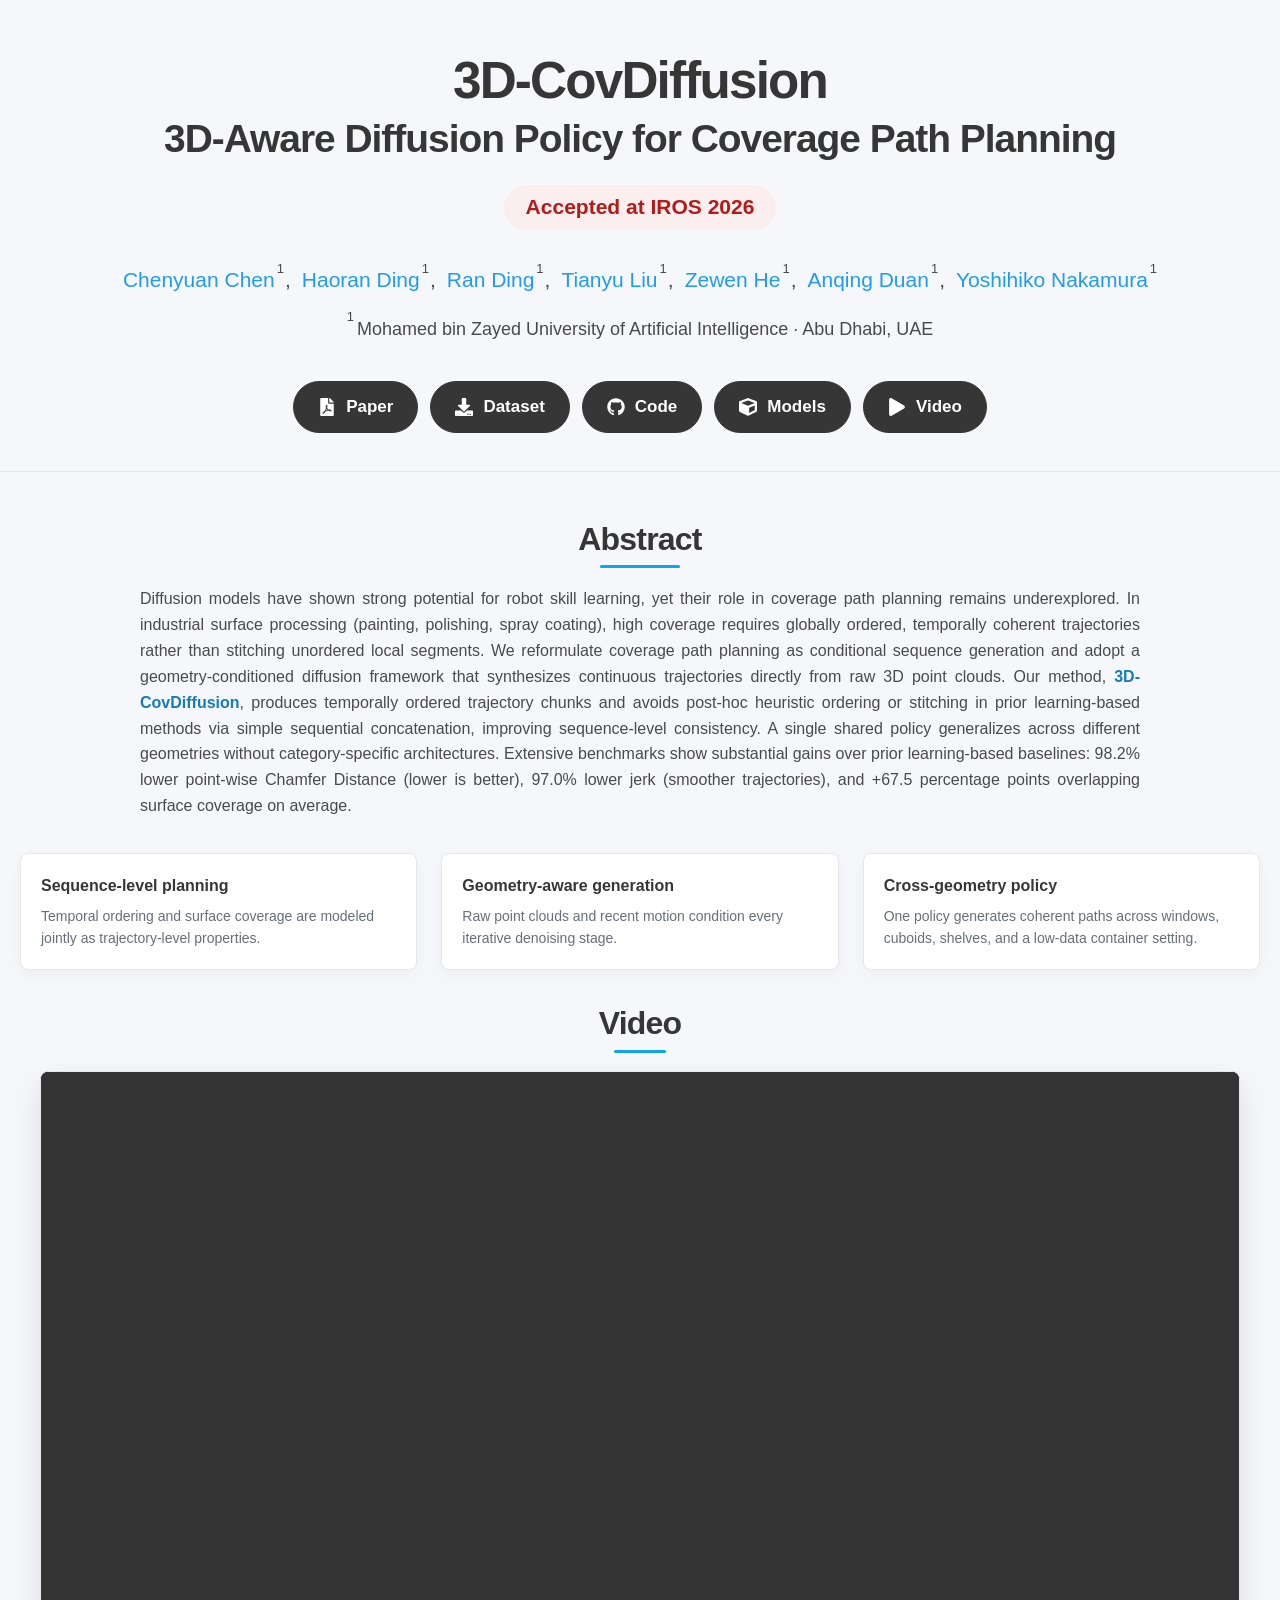
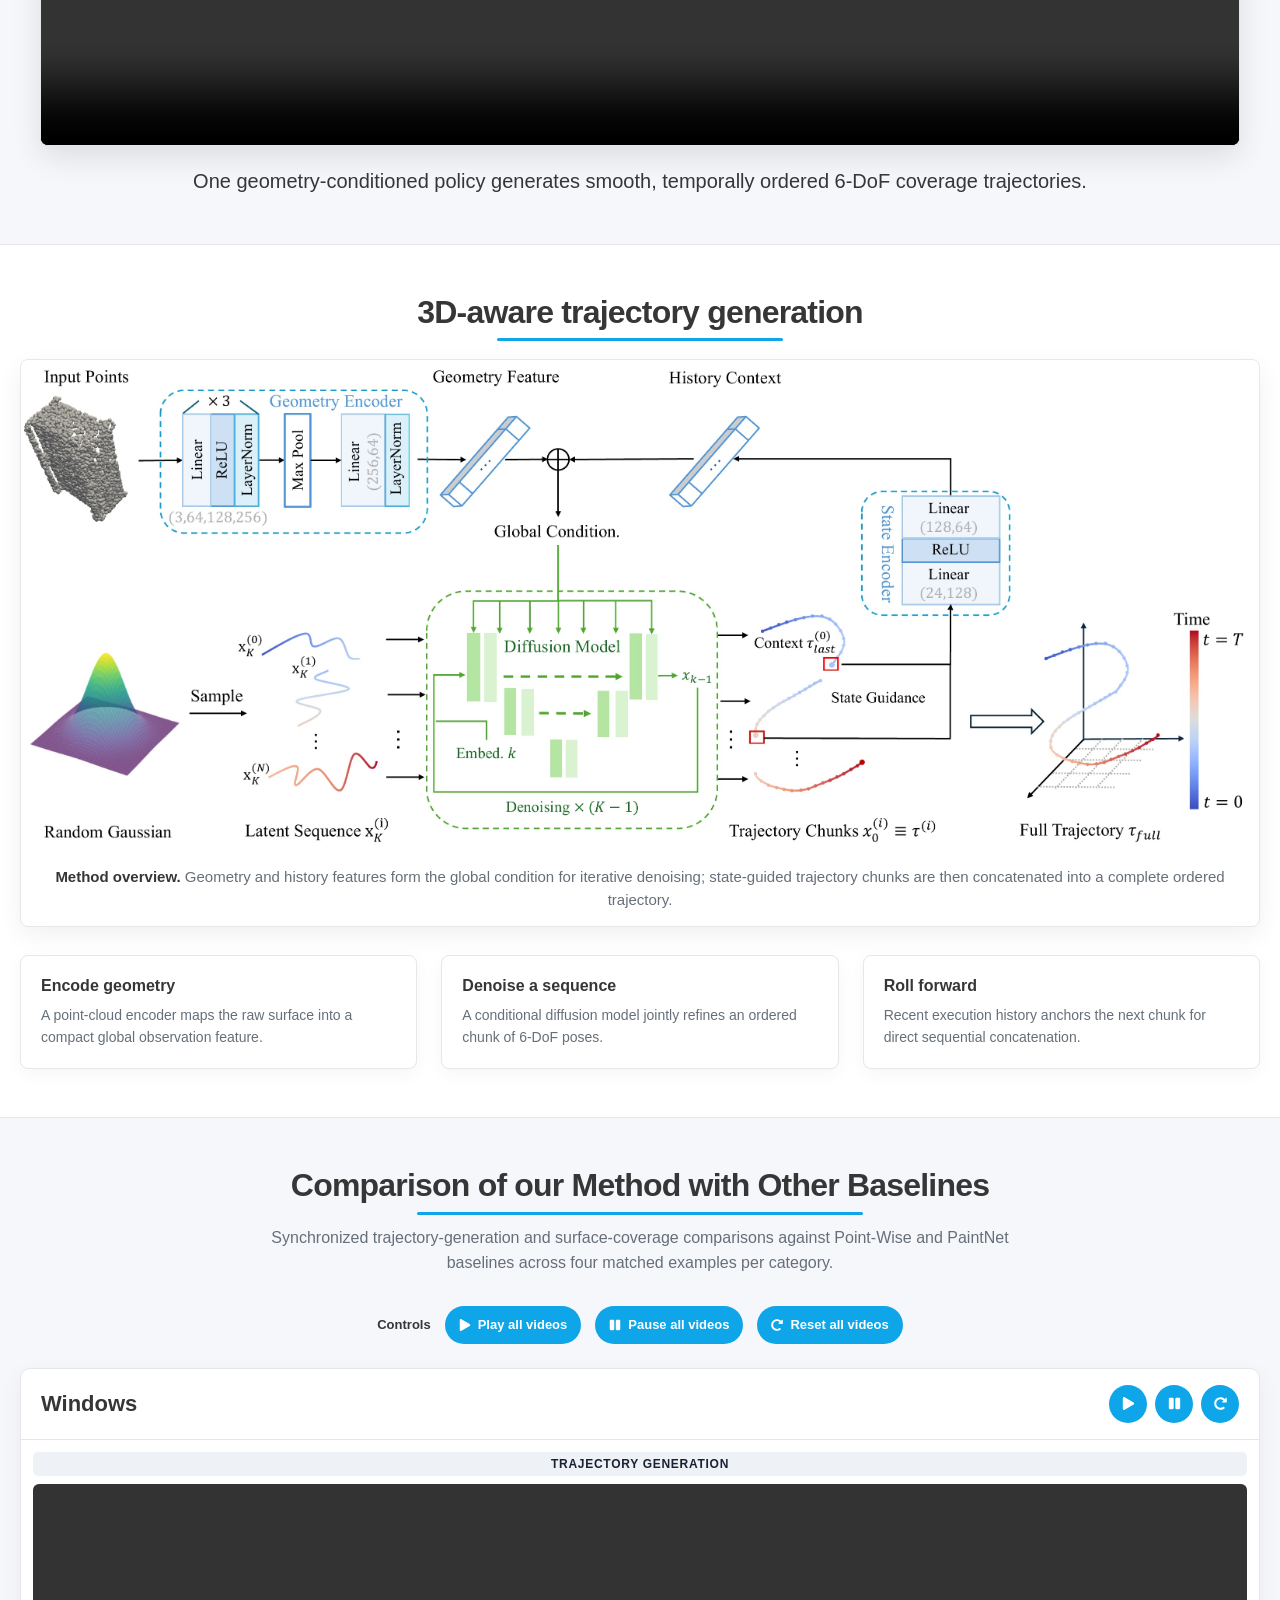
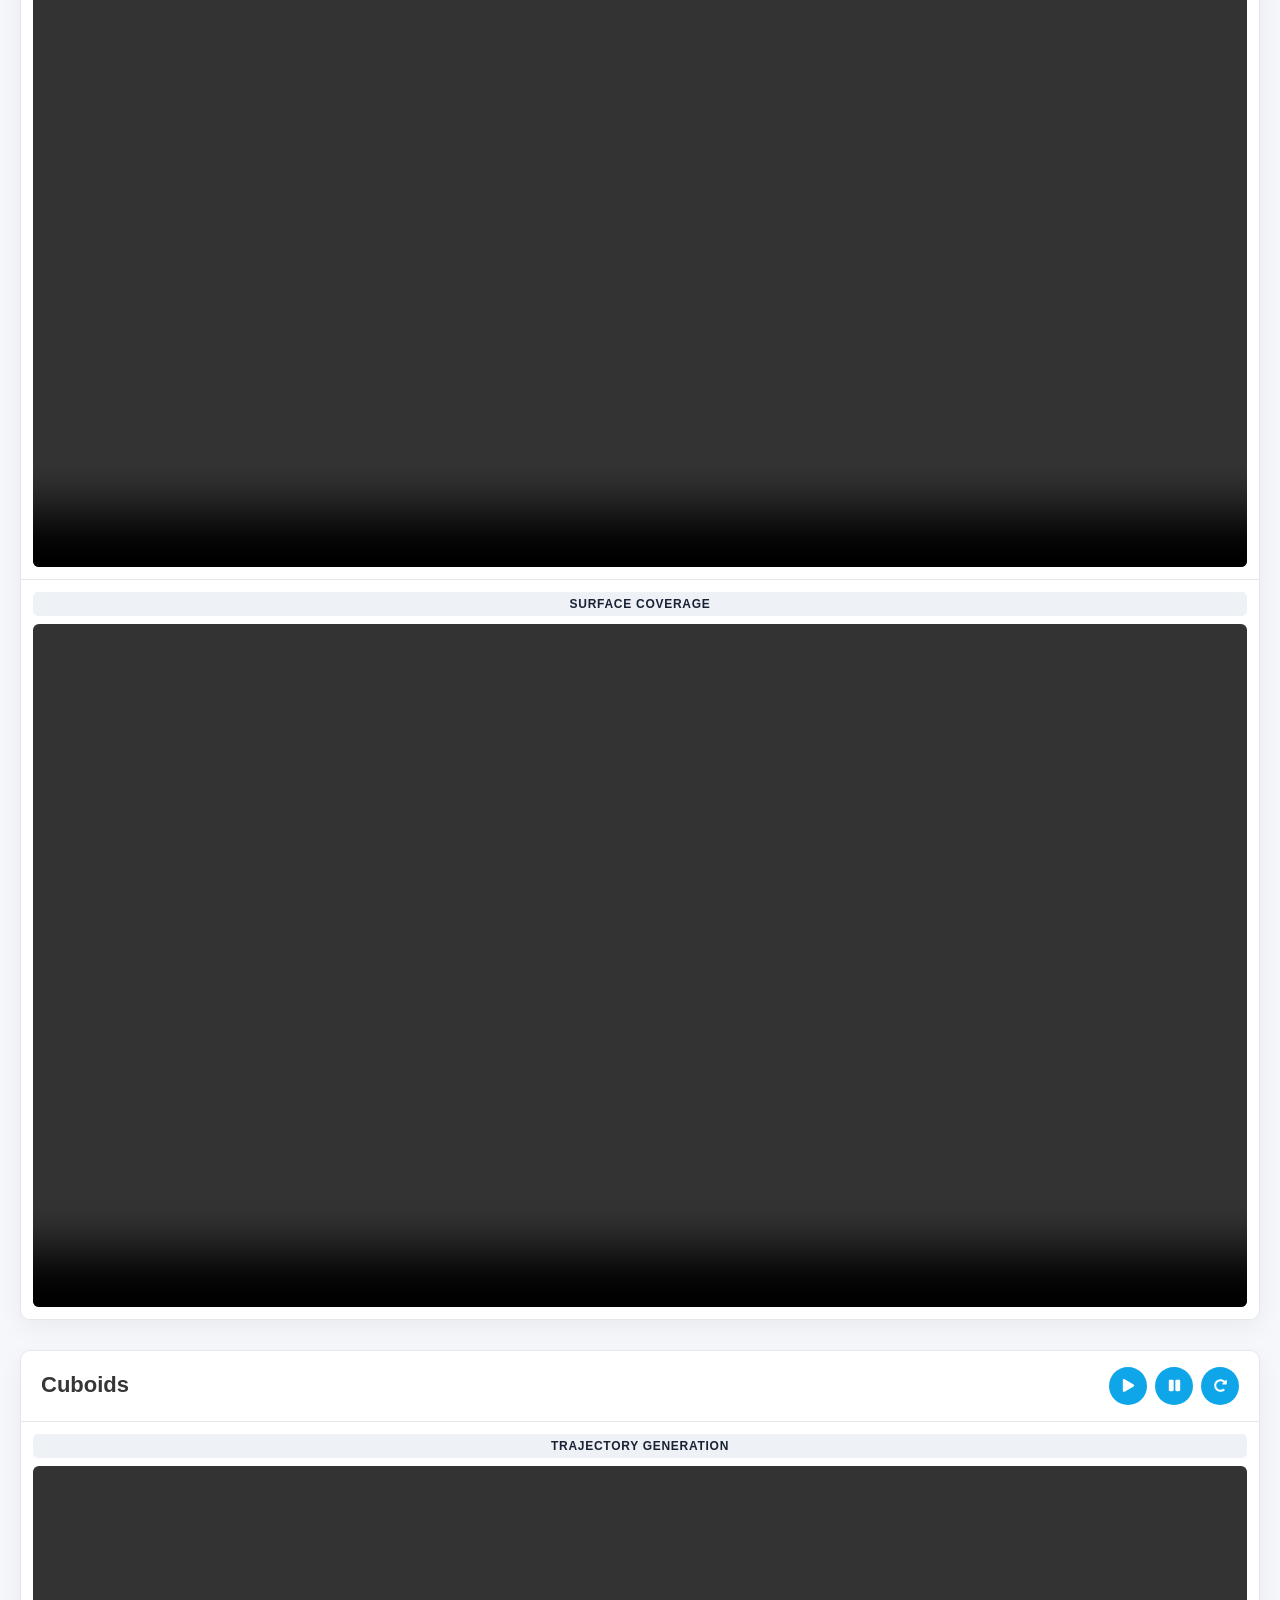
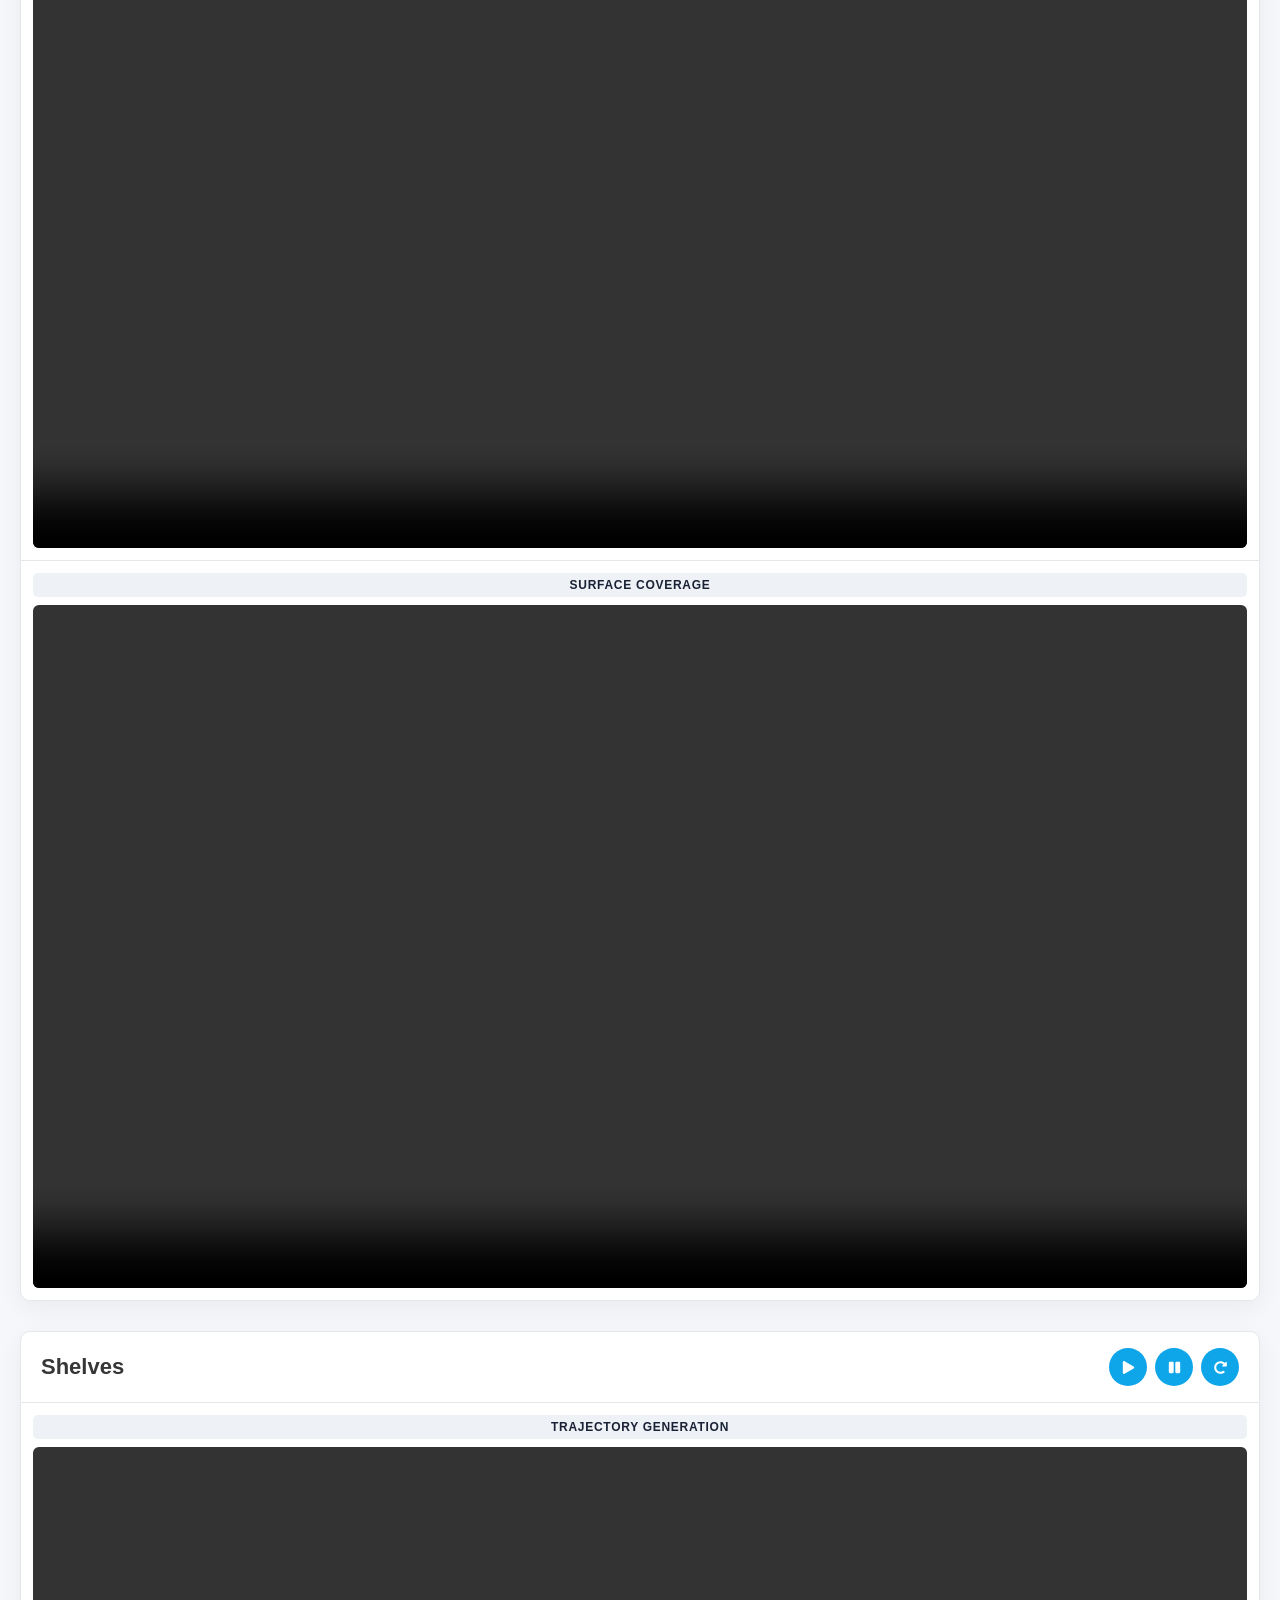
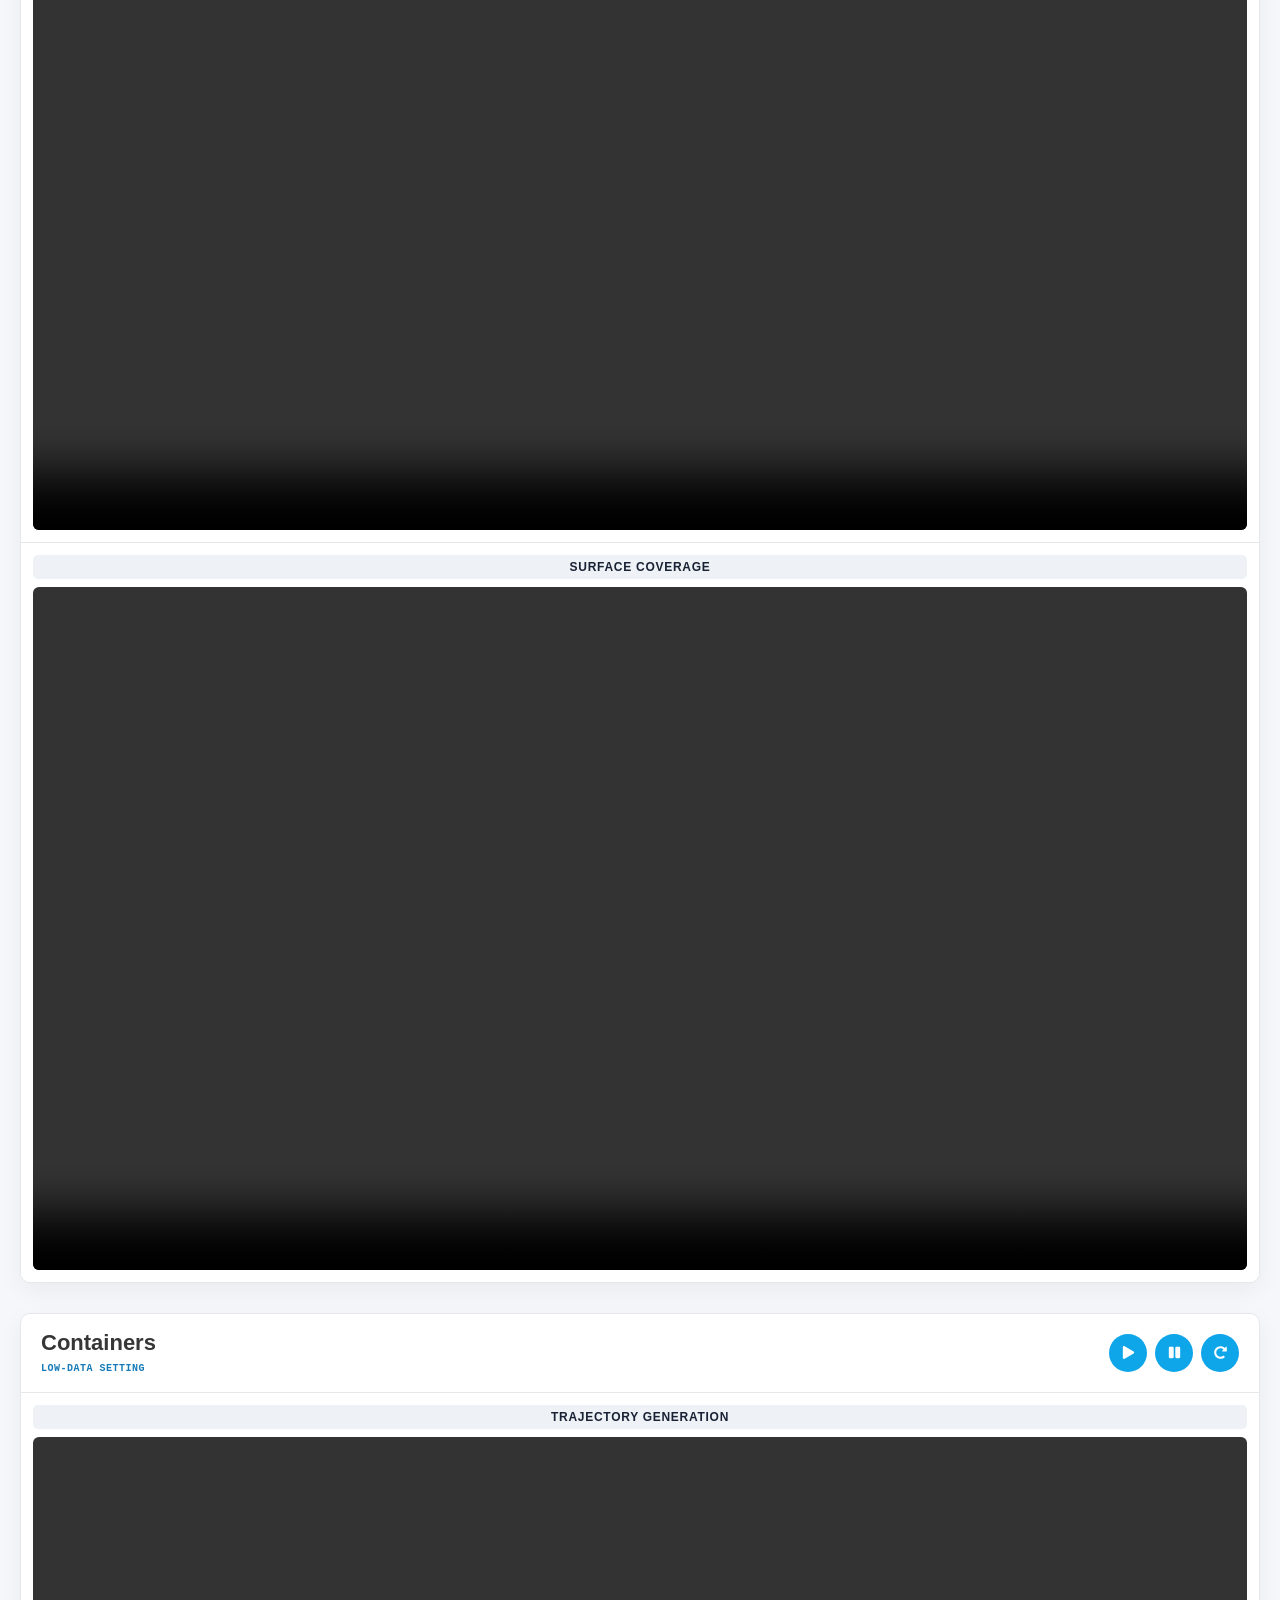
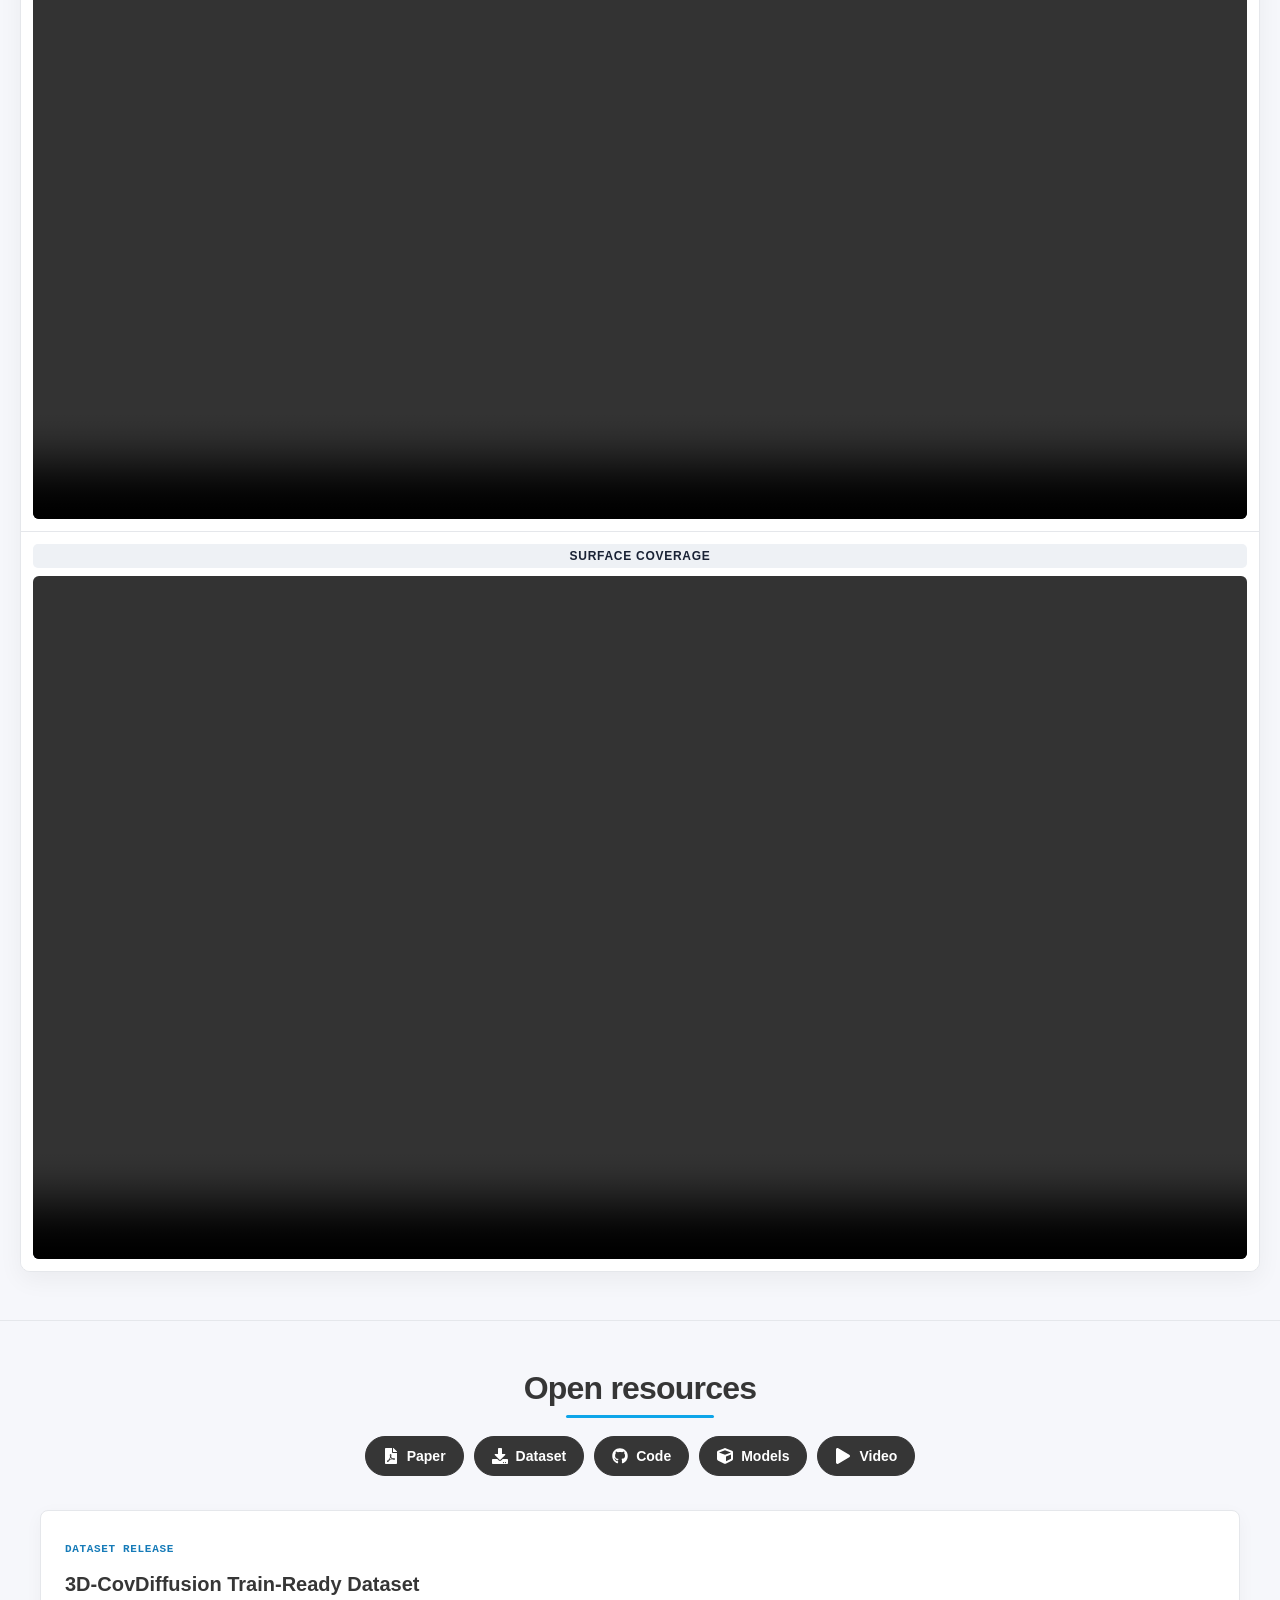
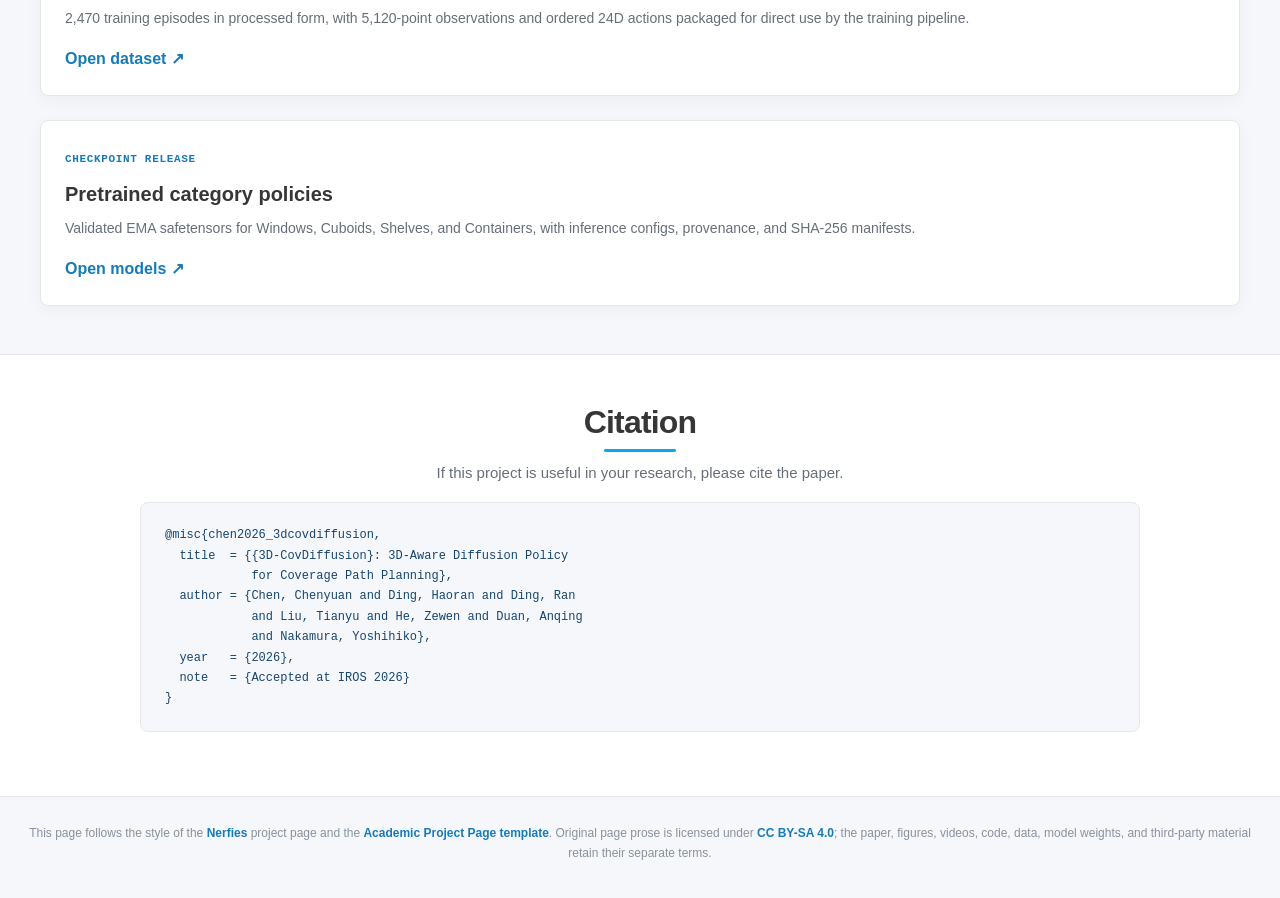
==== 3D-CovDiffusion/index.html @ 631df8a7 "Publish 3D-CovDiffusion project page" ====
<!DOCTYPE html><html lang="en"><head><meta charSet="utf-8"/><meta name="viewport" content="width=device-width, initial-scale=1"/><link rel="stylesheet" href="/3D-CovDiffusion/assets/index-Q_AIAqLR.css" data-rsc-css-href="/3D-CovDiffusion/assets/index-Q_AIAqLR.css" data-precedence="vite-rsc/importer-resources"/><title>3D-CovDiffusion — 3D-Aware Diffusion Policy</title><meta name="description" content="Accepted at IROS 2026. A geometry-conditioned diffusion policy for smooth, temporally ordered coverage path planning from raw 3D point clouds."/><meta name="keywords" content="3D-CovDiffusion,coverage path planning,diffusion policy,robotics,point clouds,trajectory generation,IROS 2026"/><meta name="author" content="Chenyuan Chen"/><meta name="author" content="Haoran Ding"/><meta name="author" content="Ran Ding"/><meta name="author" content="Tianyu Liu"/><meta name="author" content="Zewen He"/><meta name="author" content="Anqing Duan"/><meta name="author" content="Yoshihiko Nakamura"/><meta property="og:title" content="3D-CovDiffusion"/><meta property="og:description" content="Accepted at IROS 2026. 3D-aware diffusion for smooth, ordered coverage path planning."/><meta property="og:url" content="https://crystalccy1.github.io/3D-CovDiffusion/"/><meta property="og:type" content="website"/><meta property="og:image" content="https://crystalccy1.github.io/3D-CovDiffusion/og.png"/><meta property="og:image:width" content="1731"/><meta property="og:image:height" content="909"/><meta property="og:image:alt" content="3D-CovDiffusion project preview"/><meta name="twitter:card" content="summary_large_image"/><meta name="twitter:title" content="3D-CovDiffusion"/><meta name="twitter:description" content="Accepted at IROS 2026. 3D-aware diffusion for smooth, ordered coverage path planning."/><meta name="twitter:image" content="https://crystalccy1.github.io/3D-CovDiffusion/og.png"/><meta name="theme-color" content="#ffffff"/><meta name="color-scheme" content="light"/>
<link rel="canonical" href="https://crystalccy1.github.io/3D-CovDiffusion/"/></head><body><div class="page-shell" id="top"><a class="skip-link" href="#abstract">Skip to abstract</a><main><section class="paper-hero content-medium" aria-labelledby="paper-title"><h1 id="paper-title"><span>3D-CovDiffusion</span><small>3D-Aware Diffusion Policy for Coverage Path Planning</small></h1><p class="venue-badge">Accepted at IROS 2026</p><div class="authors" aria-label="Authors"><span aria-label="Chenyuan Chen, affiliation 1">Chenyuan Chen<sup class="affiliation-marker" aria-hidden="true">1</sup></span><span aria-label="Haoran Ding, affiliation 1">Haoran Ding<sup class="affiliation-marker" aria-hidden="true">1</sup></span><span aria-label="Ran Ding, affiliation 1">Ran Ding<sup class="affiliation-marker" aria-hidden="true">1</sup></span><span aria-label="Tianyu Liu, affiliation 1">Tianyu Liu<sup class="affiliation-marker" aria-hidden="true">1</sup></span><span aria-label="Zewen He, affiliation 1">Zewen He<sup class="affiliation-marker" aria-hidden="true">1</sup></span><span aria-label="Anqing Duan, affiliation 1">Anqing Duan<sup class="affiliation-marker" aria-hidden="true">1</sup></span><span aria-label="Yoshihiko Nakamura, affiliation 1">Yoshihiko Nakamura<sup class="affiliation-marker" aria-hidden="true">1</sup></span></div><p class="affiliation"><sup class="affiliation-marker" aria-hidden="true">1</sup>Mohamed bin Zayed University of Artificial Intelligence · Abu Dhabi, UAE</p><div class="resource-actions" aria-label="Project resources"><a class="resource-pill" href="/3D-CovDiffusion/3d-covdiffusion-paper.pdf" aria-label="Paper: IROS 2026 paper" target="_blank" rel="noreferrer"><svg stroke="currentColor" fill="currentColor" stroke-width="0" viewBox="0 0 384 512" aria-hidden="true" data-resource-icon="paper" height="1em" width="1em" xmlns="http://www.w3.org/2000/svg"><path d="M181.9 256.1c-5-16-4.9-46.9-2-46.9 8.4 0 7.6 36.9 2 46.9zm-1.7 47.2c-7.7 20.2-17.3 43.3-28.4 62.7 18.3-7 39-17.2 62.9-21.9-12.7-9.6-24.9-23.4-34.5-40.8zM86.1 428.1c0 .8 13.2-5.4 34.9-40.2-6.7 6.3-29.1 24.5-34.9 40.2zM248 160h136v328c0 13.3-10.7 24-24 24H24c-13.3 0-24-10.7-24-24V24C0 10.7 10.7 0 24 0h200v136c0 13.2 10.8 24 24 24zm-8 171.8c-20-12.2-33.3-29-42.7-53.8 4.5-18.5 11.6-46.6 6.2-64.2-4.7-29.4-42.4-26.5-47.8-6.8-5 18.3-.4 44.1 8.1 77-11.6 27.6-28.7 64.6-40.8 85.8-.1 0-.1.1-.2.1-27.1 13.9-73.6 44.5-54.5 68 5.6 6.9 16 10 21.5 10 17.9 0 35.7-18 61.1-61.8 25.8-8.5 54.1-19.1 79-23.2 21.7 11.8 47.1 19.5 64 19.5 29.2 0 31.2-32 19.7-43.4-13.9-13.6-54.3-9.7-73.6-7.2zM377 105L279 7c-4.5-4.5-10.6-7-17-7h-6v128h128v-6.1c0-6.3-2.5-12.4-7-16.9zm-74.1 255.3c4.1-2.7-2.5-11.9-42.8-9 37.1 15.8 42.8 9 42.8 9z"></path></svg>Paper</a><a class="resource-pill" href="https://huggingface.co/datasets/ChenyuanC/3D-CovDiffusion-Train-Ready" aria-label="Dataset: Train-ready data" target="_blank" rel="noreferrer"><svg stroke="currentColor" fill="currentColor" stroke-width="0" viewBox="0 0 512 512" aria-hidden="true" data-resource-icon="dataset" height="1em" width="1em" xmlns="http://www.w3.org/2000/svg"><path d="M216 0h80c13.3 0 24 10.7 24 24v168h87.7c17.8 0 26.7 21.5 14.1 34.1L269.7 378.3c-7.5 7.5-19.8 7.5-27.3 0L90.1 226.1c-12.6-12.6-3.7-34.1 14.1-34.1H192V24c0-13.3 10.7-24 24-24zm296 376v112c0 13.3-10.7 24-24 24H24c-13.3 0-24-10.7-24-24V376c0-13.3 10.7-24 24-24h146.7l49 49c20.1 20.1 52.5 20.1 72.6 0l49-49H488c13.3 0 24 10.7 24 24zm-124 88c0-11-9-20-20-20s-20 9-20 20 9 20 20 20 20-9 20-20zm64 0c0-11-9-20-20-20s-20 9-20 20 9 20 20 20 20-9 20-20z"></path></svg>Dataset</a><a class="resource-pill" href="https://github.com/crystalccy1/3D-CovDiffusion" aria-label="Code: GitHub repository" target="_blank" rel="noreferrer"><svg stroke="currentColor" fill="currentColor" stroke-width="0" viewBox="0 0 496 512" aria-hidden="true" data-resource-icon="code" height="1em" width="1em" xmlns="http://www.w3.org/2000/svg"><path d="M165.9 397.4c0 2-2.3 3.6-5.2 3.6-3.3.3-5.6-1.3-5.6-3.6 0-2 2.3-3.6 5.2-3.6 3-.3 5.6 1.3 5.6 3.6zm-31.1-4.5c-.7 2 1.3 4.3 4.3 4.9 2.6 1 5.6 0 6.2-2s-1.3-4.3-4.3-5.2c-2.6-.7-5.5.3-6.2 2.3zm44.2-1.7c-2.9.7-4.9 2.6-4.6 4.9.3 2 2.9 3.3 5.9 2.6 2.9-.7 4.9-2.6 4.6-4.6-.3-1.9-3-3.2-5.9-2.9zM244.8 8C106.1 8 0 113.3 0 252c0 110.9 69.8 205.8 169.5 239.2 12.8 2.3 17.3-5.6 17.3-12.1 0-6.2-.3-40.4-.3-61.4 0 0-70 15-84.7-29.8 0 0-11.4-29.1-27.8-36.6 0 0-22.9-15.7 1.6-15.4 0 0 24.9 2 38.6 25.8 21.9 38.6 58.6 27.5 72.9 20.9 2.3-16 8.8-27.1 16-33.7-55.9-6.2-112.3-14.3-112.3-110.5 0-27.5 7.6-41.3 23.6-58.9-2.6-6.5-11.1-33.3 2.6-67.9 20.9-6.5 69 27 69 27 20-5.6 41.5-8.5 62.8-8.5s42.8 2.9 62.8 8.5c0 0 48.1-33.6 69-27 13.7 34.7 5.2 61.4 2.6 67.9 16 17.7 25.8 31.5 25.8 58.9 0 96.5-58.9 104.2-114.8 110.5 9.2 7.9 17 22.9 17 46.4 0 33.7-.3 75.4-.3 83.6 0 6.5 4.6 14.4 17.3 12.1C428.2 457.8 496 362.9 496 252 496 113.3 383.5 8 244.8 8zM97.2 352.9c-1.3 1-1 3.3.7 5.2 1.6 1.6 3.9 2.3 5.2 1 1.3-1 1-3.3-.7-5.2-1.6-1.6-3.9-2.3-5.2-1zm-10.8-8.1c-.7 1.3.3 2.9 2.3 3.9 1.6 1 3.6.7 4.3-.7.7-1.3-.3-2.9-2.3-3.9-2-.6-3.6-.3-4.3.7zm32.4 35.6c-1.6 1.3-1 4.3 1.3 6.2 2.3 2.3 5.2 2.6 6.5 1 1.3-1.3.7-4.3-1.3-6.2-2.2-2.3-5.2-2.6-6.5-1zm-11.4-14.7c-1.6 1-1.6 3.6 0 5.9 1.6 2.3 4.3 3.3 5.6 2.3 1.6-1.3 1.6-3.9 0-6.2-1.4-2.3-4-3.3-5.6-2z"></path></svg>Code</a><a class="resource-pill" href="https://huggingface.co/ChenyuanC/3D-CovDiffusion" aria-label="Models: EMA checkpoints" target="_blank" rel="noreferrer"><svg stroke="currentColor" fill="currentColor" stroke-width="0" viewBox="0 0 512 512" aria-hidden="true" data-resource-icon="models" height="1em" width="1em" xmlns="http://www.w3.org/2000/svg"><path d="M239.1 6.3l-208 78c-18.7 7-31.1 25-31.1 45v225.1c0 18.2 10.3 34.8 26.5 42.9l208 104c13.5 6.8 29.4 6.8 42.9 0l208-104c16.3-8.1 26.5-24.8 26.5-42.9V129.3c0-20-12.4-37.9-31.1-44.9l-208-78C262 2.2 250 2.2 239.1 6.3zM256 68.4l192 72v1.1l-192 78-192-78v-1.1l192-72zm32 356V275.5l160-65v133.9l-160 80z"></path></svg>Models</a><a class="resource-pill" href="#videos" aria-label="Video: Project demo"><svg stroke="currentColor" fill="currentColor" stroke-width="0" viewBox="0 0 448 512" aria-hidden="true" data-resource-icon="video" height="1em" width="1em" xmlns="http://www.w3.org/2000/svg"><path d="M424.4 214.7L72.4 6.6C43.8-10.3 0 6.1 0 47.9V464c0 37.5 40.7 60.1 72.4 41.3l352-208c31.4-18.5 31.5-64.1 0-82.6z"></path></svg>Video</a></div></section><section class="paper-section section-tint" id="abstract"><div class="content-narrow"><header class="section-heading"><h2>Abstract</h2></header><div class="abstract-copy"><p>Diffusion models have shown strong potential for robot skill learning, yet their role in coverage path planning remains underexplored. In industrial surface processing (painting, polishing, spray coating), high coverage requires globally ordered, temporally coherent trajectories rather than stitching unordered local segments. We reformulate coverage path planning as conditional sequence generation and adopt a geometry-conditioned diffusion framework that synthesizes continuous trajectories directly from raw 3D point clouds. Our method, <strong class="abstract-method-name">3D-CovDiffusion</strong>, produces temporally ordered trajectory chunks and avoids post-hoc heuristic ordering or stitching in prior learning-based methods via simple sequential concatenation, improving sequence-level consistency. A single shared policy generalizes across different geometries without category-specific architectures. Extensive benchmarks show substantial gains over prior learning-based baselines: 98.2% lower point-wise Chamfer Distance (lower is better), 97.0% lower jerk (smoother trajectories), and +67.5 percentage points overlapping surface coverage on average.</p></div></div><div class="contribution-grid content-wide" aria-label="Contributions"><article><h3>Sequence-level planning</h3><p>Temporal ordering and surface coverage are modeled jointly as trajectory-level properties.</p></article><article><h3>Geometry-aware generation</h3><p>Raw point clouds and recent motion condition every iterative denoising stage.</p></article><article><h3>Cross-geometry policy</h3><p>One policy generates coherent paths across windows, cuboids, shelves, and a low-data container setting.</p></article></div><div class="content-medium overview-video" id="videos" aria-label="Project video"><header class="section-heading"><h2>Video</h2></header><video class="primary-video" controls="" playsInline="" preload="metadata"><source src="/3D-CovDiffusion/media/3d-covdiffusion-demo.mp4" type="video/mp4"/>Your browser does not support embedded video.</video><p class="hero-claim">One geometry-conditioned policy generates smooth, temporally ordered 6-DoF coverage trajectories.</p></div></section><section class="paper-section" id="method"><div class="content-wide"><header class="section-heading"><h2>3D-aware trajectory generation</h2></header><figure class="research-figure figure-card result-figure"><img src="/3D-CovDiffusion/media/method.jpg" alt="Final 3D-CovDiffusion architecture with a geometry encoder, history context, state guidance, iterative diffusion, and sequential trajectory chunks" width="3185" height="1268" loading="lazy"/><figcaption><strong>Method overview.</strong> Geometry and history features form the global condition for iterative denoising; state-guided trajectory chunks are then concatenated into a complete ordered trajectory.</figcaption></figure><div class="method-notes"><article><h3>Encode geometry</h3><p>A point-cloud encoder maps the raw surface into a compact global observation feature.</p></article><article><h3>Denoise a sequence</h3><p>A conditional diffusion model jointly refines an ordered chunk of 6-DoF poses.</p></article><article><h3>Roll forward</h3><p>Recent execution history anchors the next chunk for direct sequential concatenation.</p></article></div></div></section><section class="paper-section section-tint" id="category-videos"><div class="content-wide"><header class="section-heading"><h2>Comparison of our Method with Other Baselines</h2></header><p class="section-intro">Synchronized trajectory-generation and surface-coverage comparisons against Point-Wise and PaintNet baselines across four matched examples per category.</p><div class="comparison-showcase"><div class="comparison-global-controls" aria-label="Control all comparison videos"><strong>Controls</strong><button type="button" data-video-action="play"><svg stroke="currentColor" fill="currentColor" stroke-width="0" viewBox="0 0 448 512" aria-hidden="true" height="1em" width="1em" xmlns="http://www.w3.org/2000/svg"><path d="M424.4 214.7L72.4 6.6C43.8-10.3 0 6.1 0 47.9V464c0 37.5 40.7 60.1 72.4 41.3l352-208c31.4-18.5 31.5-64.1 0-82.6z"></path></svg>Play all videos</button><button type="button" data-video-action="pause"><svg stroke="currentColor" fill="currentColor" stroke-width="0" viewBox="0 0 448 512" aria-hidden="true" height="1em" width="1em" xmlns="http://www.w3.org/2000/svg"><path d="M144 479H48c-26.5 0-48-21.5-48-48V79c0-26.5 21.5-48 48-48h96c26.5 0 48 21.5 48 48v352c0 26.5-21.5 48-48 48zm304-48V79c0-26.5-21.5-48-48-48h-96c-26.5 0-48 21.5-48 48v352c0 26.5 21.5 48 48 48h96c26.5 0 48-21.5 48-48z"></path></svg>Pause all videos</button><button type="button" data-video-action="reset"><svg stroke="currentColor" fill="currentColor" stroke-width="0" viewBox="0 0 512 512" aria-hidden="true" height="1em" width="1em" xmlns="http://www.w3.org/2000/svg"><path d="M256.455 8c66.269.119 126.437 26.233 170.859 68.685l35.715-35.715C478.149 25.851 504 36.559 504 57.941V192c0 13.255-10.745 24-24 24H345.941c-21.382 0-32.09-25.851-16.971-40.971l41.75-41.75c-30.864-28.899-70.801-44.907-113.23-45.273-92.398-.798-170.283 73.977-169.484 169.442C88.764 348.009 162.184 424 256 424c41.127 0 79.997-14.678 110.629-41.556 4.743-4.161 11.906-3.908 16.368.553l39.662 39.662c4.872 4.872 4.631 12.815-.482 17.433C378.202 479.813 319.926 504 256 504 119.034 504 8.001 392.967 8 256.002 7.999 119.193 119.646 7.755 256.455 8z"></path></svg>Reset all videos</button></div><div class="comparison-category-list"><article class="comparison-category"><header class="comparison-category-header"><div><h3>Windows</h3></div><div class="comparison-row-controls" aria-label="Control Windows videos"><button type="button" data-video-action="play" data-video-category="windows" aria-label="Play Windows videos" title="Play Windows videos"><svg stroke="currentColor" fill="currentColor" stroke-width="0" viewBox="0 0 448 512" aria-hidden="true" height="1em" width="1em" xmlns="http://www.w3.org/2000/svg"><path d="M424.4 214.7L72.4 6.6C43.8-10.3 0 6.1 0 47.9V464c0 37.5 40.7 60.1 72.4 41.3l352-208c31.4-18.5 31.5-64.1 0-82.6z"></path></svg></button><button type="button" data-video-action="pause" data-video-category="windows" aria-label="Pause Windows videos" title="Pause Windows videos"><svg stroke="currentColor" fill="currentColor" stroke-width="0" viewBox="0 0 448 512" aria-hidden="true" height="1em" width="1em" xmlns="http://www.w3.org/2000/svg"><path d="M144 479H48c-26.5 0-48-21.5-48-48V79c0-26.5 21.5-48 48-48h96c26.5 0 48 21.5 48 48v352c0 26.5-21.5 48-48 48zm304-48V79c0-26.5-21.5-48-48-48h-96c-26.5 0-48 21.5-48 48v352c0 26.5 21.5 48 48 48h96c26.5 0 48-21.5 48-48z"></path></svg></button><button type="button" data-video-action="reset" data-video-category="windows" aria-label="Reset Windows videos" title="Reset Windows videos"><svg stroke="currentColor" fill="currentColor" stroke-width="0" viewBox="0 0 512 512" aria-hidden="true" height="1em" width="1em" xmlns="http://www.w3.org/2000/svg"><path d="M256.455 8c66.269.119 126.437 26.233 170.859 68.685l35.715-35.715C478.149 25.851 504 36.559 504 57.941V192c0 13.255-10.745 24-24 24H345.941c-21.382 0-32.09-25.851-16.971-40.971l41.75-41.75c-30.864-28.899-70.801-44.907-113.23-45.273-92.398-.798-170.283 73.977-169.484 169.442C88.764 348.009 162.184 424 256 424c41.127 0 79.997-14.678 110.629-41.556 4.743-4.161 11.906-3.908 16.368.553l39.662 39.662c4.872 4.872 4.631 12.815-.482 17.433C378.202 479.813 319.926 504 256 504 119.034 504 8.001 392.967 8 256.002 7.999 119.193 119.646 7.755 256.455 8z"></path></svg></button></div></header><div class="comparison-video-grid"><div class="comparison-video-panel"><p>Trajectory Generation</p><video controls="" loop="" muted="" playsInline="" preload="metadata" data-video-category="windows" aria-label="Windows trajectory generation baseline comparison"><source src="/3D-CovDiffusion/media/comparisons/comparison_windows-v2.mp4?v=3d-covdiffusion" type="video/mp4"/>Your browser does not support embedded video.</video></div><div class="comparison-video-panel"><p>Surface Coverage</p><video controls="" loop="" muted="" playsInline="" preload="metadata" data-video-category="windows" aria-label="Windows surface coverage baseline comparison"><source src="/3D-CovDiffusion/media/comparisons/coverage_windows-v2.mp4?v=3d-covdiffusion" type="video/mp4"/>Your browser does not support embedded video.</video></div></div></article><article class="comparison-category"><header class="comparison-category-header"><div><h3>Cuboids</h3></div><div class="comparison-row-controls" aria-label="Control Cuboids videos"><button type="button" data-video-action="play" data-video-category="cuboids" aria-label="Play Cuboids videos" title="Play Cuboids videos"><svg stroke="currentColor" fill="currentColor" stroke-width="0" viewBox="0 0 448 512" aria-hidden="true" height="1em" width="1em" xmlns="http://www.w3.org/2000/svg"><path d="M424.4 214.7L72.4 6.6C43.8-10.3 0 6.1 0 47.9V464c0 37.5 40.7 60.1 72.4 41.3l352-208c31.4-18.5 31.5-64.1 0-82.6z"></path></svg></button><button type="button" data-video-action="pause" data-video-category="cuboids" aria-label="Pause Cuboids videos" title="Pause Cuboids videos"><svg stroke="currentColor" fill="currentColor" stroke-width="0" viewBox="0 0 448 512" aria-hidden="true" height="1em" width="1em" xmlns="http://www.w3.org/2000/svg"><path d="M144 479H48c-26.5 0-48-21.5-48-48V79c0-26.5 21.5-48 48-48h96c26.5 0 48 21.5 48 48v352c0 26.5-21.5 48-48 48zm304-48V79c0-26.5-21.5-48-48-48h-96c-26.5 0-48 21.5-48 48v352c0 26.5 21.5 48 48 48h96c26.5 0 48-21.5 48-48z"></path></svg></button><button type="button" data-video-action="reset" data-video-category="cuboids" aria-label="Reset Cuboids videos" title="Reset Cuboids videos"><svg stroke="currentColor" fill="currentColor" stroke-width="0" viewBox="0 0 512 512" aria-hidden="true" height="1em" width="1em" xmlns="http://www.w3.org/2000/svg"><path d="M256.455 8c66.269.119 126.437 26.233 170.859 68.685l35.715-35.715C478.149 25.851 504 36.559 504 57.941V192c0 13.255-10.745 24-24 24H345.941c-21.382 0-32.09-25.851-16.971-40.971l41.75-41.75c-30.864-28.899-70.801-44.907-113.23-45.273-92.398-.798-170.283 73.977-169.484 169.442C88.764 348.009 162.184 424 256 424c41.127 0 79.997-14.678 110.629-41.556 4.743-4.161 11.906-3.908 16.368.553l39.662 39.662c4.872 4.872 4.631 12.815-.482 17.433C378.202 479.813 319.926 504 256 504 119.034 504 8.001 392.967 8 256.002 7.999 119.193 119.646 7.755 256.455 8z"></path></svg></button></div></header><div class="comparison-video-grid"><div class="comparison-video-panel"><p>Trajectory Generation</p><video controls="" loop="" muted="" playsInline="" preload="metadata" data-video-category="cuboids" aria-label="Cuboids trajectory generation baseline comparison"><source src="/3D-CovDiffusion/media/comparisons/comparison_cuboids-v2.mp4?v=3d-covdiffusion" type="video/mp4"/>Your browser does not support embedded video.</video></div><div class="comparison-video-panel"><p>Surface Coverage</p><video controls="" loop="" muted="" playsInline="" preload="metadata" data-video-category="cuboids" aria-label="Cuboids surface coverage baseline comparison"><source src="/3D-CovDiffusion/media/comparisons/coverage_cuboids-v2.mp4?v=3d-covdiffusion" type="video/mp4"/>Your browser does not support embedded video.</video></div></div></article><article class="comparison-category"><header class="comparison-category-header"><div><h3>Shelves</h3></div><div class="comparison-row-controls" aria-label="Control Shelves videos"><button type="button" data-video-action="play" data-video-category="shelves" aria-label="Play Shelves videos" title="Play Shelves videos"><svg stroke="currentColor" fill="currentColor" stroke-width="0" viewBox="0 0 448 512" aria-hidden="true" height="1em" width="1em" xmlns="http://www.w3.org/2000/svg"><path d="M424.4 214.7L72.4 6.6C43.8-10.3 0 6.1 0 47.9V464c0 37.5 40.7 60.1 72.4 41.3l352-208c31.4-18.5 31.5-64.1 0-82.6z"></path></svg></button><button type="button" data-video-action="pause" data-video-category="shelves" aria-label="Pause Shelves videos" title="Pause Shelves videos"><svg stroke="currentColor" fill="currentColor" stroke-width="0" viewBox="0 0 448 512" aria-hidden="true" height="1em" width="1em" xmlns="http://www.w3.org/2000/svg"><path d="M144 479H48c-26.5 0-48-21.5-48-48V79c0-26.5 21.5-48 48-48h96c26.5 0 48 21.5 48 48v352c0 26.5-21.5 48-48 48zm304-48V79c0-26.5-21.5-48-48-48h-96c-26.5 0-48 21.5-48 48v352c0 26.5 21.5 48 48 48h96c26.5 0 48-21.5 48-48z"></path></svg></button><button type="button" data-video-action="reset" data-video-category="shelves" aria-label="Reset Shelves videos" title="Reset Shelves videos"><svg stroke="currentColor" fill="currentColor" stroke-width="0" viewBox="0 0 512 512" aria-hidden="true" height="1em" width="1em" xmlns="http://www.w3.org/2000/svg"><path d="M256.455 8c66.269.119 126.437 26.233 170.859 68.685l35.715-35.715C478.149 25.851 504 36.559 504 57.941V192c0 13.255-10.745 24-24 24H345.941c-21.382 0-32.09-25.851-16.971-40.971l41.75-41.75c-30.864-28.899-70.801-44.907-113.23-45.273-92.398-.798-170.283 73.977-169.484 169.442C88.764 348.009 162.184 424 256 424c41.127 0 79.997-14.678 110.629-41.556 4.743-4.161 11.906-3.908 16.368.553l39.662 39.662c4.872 4.872 4.631 12.815-.482 17.433C378.202 479.813 319.926 504 256 504 119.034 504 8.001 392.967 8 256.002 7.999 119.193 119.646 7.755 256.455 8z"></path></svg></button></div></header><div class="comparison-video-grid"><div class="comparison-video-panel"><p>Trajectory Generation</p><video controls="" loop="" muted="" playsInline="" preload="metadata" data-video-category="shelves" aria-label="Shelves trajectory generation baseline comparison"><source src="/3D-CovDiffusion/media/comparisons/comparison_shelves-v2.mp4?v=3d-covdiffusion" type="video/mp4"/>Your browser does not support embedded video.</video></div><div class="comparison-video-panel"><p>Surface Coverage</p><video controls="" loop="" muted="" playsInline="" preload="metadata" data-video-category="shelves" aria-label="Shelves surface coverage baseline comparison"><source src="/3D-CovDiffusion/media/comparisons/coverage_shelves-v2.mp4?v=3d-covdiffusion" type="video/mp4"/>Your browser does not support embedded video.</video></div></div></article><article class="comparison-category"><header class="comparison-category-header"><div><h3>Containers</h3><span>Low-data setting</span></div><div class="comparison-row-controls" aria-label="Control Containers videos"><button type="button" data-video-action="play" data-video-category="containers" aria-label="Play Containers videos" title="Play Containers videos"><svg stroke="currentColor" fill="currentColor" stroke-width="0" viewBox="0 0 448 512" aria-hidden="true" height="1em" width="1em" xmlns="http://www.w3.org/2000/svg"><path d="M424.4 214.7L72.4 6.6C43.8-10.3 0 6.1 0 47.9V464c0 37.5 40.7 60.1 72.4 41.3l352-208c31.4-18.5 31.5-64.1 0-82.6z"></path></svg></button><button type="button" data-video-action="pause" data-video-category="containers" aria-label="Pause Containers videos" title="Pause Containers videos"><svg stroke="currentColor" fill="currentColor" stroke-width="0" viewBox="0 0 448 512" aria-hidden="true" height="1em" width="1em" xmlns="http://www.w3.org/2000/svg"><path d="M144 479H48c-26.5 0-48-21.5-48-48V79c0-26.5 21.5-48 48-48h96c26.5 0 48 21.5 48 48v352c0 26.5-21.5 48-48 48zm304-48V79c0-26.5-21.5-48-48-48h-96c-26.5 0-48 21.5-48 48v352c0 26.5 21.5 48 48 48h96c26.5 0 48-21.5 48-48z"></path></svg></button><button type="button" data-video-action="reset" data-video-category="containers" aria-label="Reset Containers videos" title="Reset Containers videos"><svg stroke="currentColor" fill="currentColor" stroke-width="0" viewBox="0 0 512 512" aria-hidden="true" height="1em" width="1em" xmlns="http://www.w3.org/2000/svg"><path d="M256.455 8c66.269.119 126.437 26.233 170.859 68.685l35.715-35.715C478.149 25.851 504 36.559 504 57.941V192c0 13.255-10.745 24-24 24H345.941c-21.382 0-32.09-25.851-16.971-40.971l41.75-41.75c-30.864-28.899-70.801-44.907-113.23-45.273-92.398-.798-170.283 73.977-169.484 169.442C88.764 348.009 162.184 424 256 424c41.127 0 79.997-14.678 110.629-41.556 4.743-4.161 11.906-3.908 16.368.553l39.662 39.662c4.872 4.872 4.631 12.815-.482 17.433C378.202 479.813 319.926 504 256 504 119.034 504 8.001 392.967 8 256.002 7.999 119.193 119.646 7.755 256.455 8z"></path></svg></button></div></header><div class="comparison-video-grid"><div class="comparison-video-panel"><p>Trajectory Generation</p><video controls="" loop="" muted="" playsInline="" preload="metadata" data-video-category="containers" aria-label="Containers trajectory generation baseline comparison"><source src="/3D-CovDiffusion/media/comparisons/comparison_containers-v2.mp4?v=3d-covdiffusion" type="video/mp4"/>Your browser does not support embedded video.</video></div><div class="comparison-video-panel"><p>Surface Coverage</p><video controls="" loop="" muted="" playsInline="" preload="metadata" data-video-category="containers" aria-label="Containers surface coverage baseline comparison"><source src="/3D-CovDiffusion/media/comparisons/coverage_containers-v2.mp4?v=3d-covdiffusion" type="video/mp4"/>Your browser does not support embedded video.</video></div></div></article></div></div></div></section><section class="paper-section section-tint" id="resources"><div class="content-wide"><header class="section-heading"><h2>Open resources</h2></header><div class="resource-actions resource-actions-compact" aria-label="Project resources"><a class="resource-pill" href="/3D-CovDiffusion/3d-covdiffusion-paper.pdf" aria-label="Paper: IROS 2026 paper" target="_blank" rel="noreferrer"><svg stroke="currentColor" fill="currentColor" stroke-width="0" viewBox="0 0 384 512" aria-hidden="true" data-resource-icon="paper" height="1em" width="1em" xmlns="http://www.w3.org/2000/svg"><path d="M181.9 256.1c-5-16-4.9-46.9-2-46.9 8.4 0 7.6 36.9 2 46.9zm-1.7 47.2c-7.7 20.2-17.3 43.3-28.4 62.7 18.3-7 39-17.2 62.9-21.9-12.7-9.6-24.9-23.4-34.5-40.8zM86.1 428.1c0 .8 13.2-5.4 34.9-40.2-6.7 6.3-29.1 24.5-34.9 40.2zM248 160h136v328c0 13.3-10.7 24-24 24H24c-13.3 0-24-10.7-24-24V24C0 10.7 10.7 0 24 0h200v136c0 13.2 10.8 24 24 24zm-8 171.8c-20-12.2-33.3-29-42.7-53.8 4.5-18.5 11.6-46.6 6.2-64.2-4.7-29.4-42.4-26.5-47.8-6.8-5 18.3-.4 44.1 8.1 77-11.6 27.6-28.7 64.6-40.8 85.8-.1 0-.1.1-.2.1-27.1 13.9-73.6 44.5-54.5 68 5.6 6.9 16 10 21.5 10 17.9 0 35.7-18 61.1-61.8 25.8-8.5 54.1-19.1 79-23.2 21.7 11.8 47.1 19.5 64 19.5 29.2 0 31.2-32 19.7-43.4-13.9-13.6-54.3-9.7-73.6-7.2zM377 105L279 7c-4.5-4.5-10.6-7-17-7h-6v128h128v-6.1c0-6.3-2.5-12.4-7-16.9zm-74.1 255.3c4.1-2.7-2.5-11.9-42.8-9 37.1 15.8 42.8 9 42.8 9z"></path></svg>Paper</a><a class="resource-pill" href="https://huggingface.co/datasets/ChenyuanC/3D-CovDiffusion-Train-Ready" aria-label="Dataset: Train-ready data" target="_blank" rel="noreferrer"><svg stroke="currentColor" fill="currentColor" stroke-width="0" viewBox="0 0 512 512" aria-hidden="true" data-resource-icon="dataset" height="1em" width="1em" xmlns="http://www.w3.org/2000/svg"><path d="M216 0h80c13.3 0 24 10.7 24 24v168h87.7c17.8 0 26.7 21.5 14.1 34.1L269.7 378.3c-7.5 7.5-19.8 7.5-27.3 0L90.1 226.1c-12.6-12.6-3.7-34.1 14.1-34.1H192V24c0-13.3 10.7-24 24-24zm296 376v112c0 13.3-10.7 24-24 24H24c-13.3 0-24-10.7-24-24V376c0-13.3 10.7-24 24-24h146.7l49 49c20.1 20.1 52.5 20.1 72.6 0l49-49H488c13.3 0 24 10.7 24 24zm-124 88c0-11-9-20-20-20s-20 9-20 20 9 20 20 20 20-9 20-20zm64 0c0-11-9-20-20-20s-20 9-20 20 9 20 20 20 20-9 20-20z"></path></svg>Dataset</a><a class="resource-pill" href="https://github.com/crystalccy1/3D-CovDiffusion" aria-label="Code: GitHub repository" target="_blank" rel="noreferrer"><svg stroke="currentColor" fill="currentColor" stroke-width="0" viewBox="0 0 496 512" aria-hidden="true" data-resource-icon="code" height="1em" width="1em" xmlns="http://www.w3.org/2000/svg"><path d="M165.9 397.4c0 2-2.3 3.6-5.2 3.6-3.3.3-5.6-1.3-5.6-3.6 0-2 2.3-3.6 5.2-3.6 3-.3 5.6 1.3 5.6 3.6zm-31.1-4.5c-.7 2 1.3 4.3 4.3 4.9 2.6 1 5.6 0 6.2-2s-1.3-4.3-4.3-5.2c-2.6-.7-5.5.3-6.2 2.3zm44.2-1.7c-2.9.7-4.9 2.6-4.6 4.9.3 2 2.9 3.3 5.9 2.6 2.9-.7 4.9-2.6 4.6-4.6-.3-1.9-3-3.2-5.9-2.9zM244.8 8C106.1 8 0 113.3 0 252c0 110.9 69.8 205.8 169.5 239.2 12.8 2.3 17.3-5.6 17.3-12.1 0-6.2-.3-40.4-.3-61.4 0 0-70 15-84.7-29.8 0 0-11.4-29.1-27.8-36.6 0 0-22.9-15.7 1.6-15.4 0 0 24.9 2 38.6 25.8 21.9 38.6 58.6 27.5 72.9 20.9 2.3-16 8.8-27.1 16-33.7-55.9-6.2-112.3-14.3-112.3-110.5 0-27.5 7.6-41.3 23.6-58.9-2.6-6.5-11.1-33.3 2.6-67.9 20.9-6.5 69 27 69 27 20-5.6 41.5-8.5 62.8-8.5s42.8 2.9 62.8 8.5c0 0 48.1-33.6 69-27 13.7 34.7 5.2 61.4 2.6 67.9 16 17.7 25.8 31.5 25.8 58.9 0 96.5-58.9 104.2-114.8 110.5 9.2 7.9 17 22.9 17 46.4 0 33.7-.3 75.4-.3 83.6 0 6.5 4.6 14.4 17.3 12.1C428.2 457.8 496 362.9 496 252 496 113.3 383.5 8 244.8 8zM97.2 352.9c-1.3 1-1 3.3.7 5.2 1.6 1.6 3.9 2.3 5.2 1 1.3-1 1-3.3-.7-5.2-1.6-1.6-3.9-2.3-5.2-1zm-10.8-8.1c-.7 1.3.3 2.9 2.3 3.9 1.6 1 3.6.7 4.3-.7.7-1.3-.3-2.9-2.3-3.9-2-.6-3.6-.3-4.3.7zm32.4 35.6c-1.6 1.3-1 4.3 1.3 6.2 2.3 2.3 5.2 2.6 6.5 1 1.3-1.3.7-4.3-1.3-6.2-2.2-2.3-5.2-2.6-6.5-1zm-11.4-14.7c-1.6 1-1.6 3.6 0 5.9 1.6 2.3 4.3 3.3 5.6 2.3 1.6-1.3 1.6-3.9 0-6.2-1.4-2.3-4-3.3-5.6-2z"></path></svg>Code</a><a class="resource-pill" href="https://huggingface.co/ChenyuanC/3D-CovDiffusion" aria-label="Models: EMA checkpoints" target="_blank" rel="noreferrer"><svg stroke="currentColor" fill="currentColor" stroke-width="0" viewBox="0 0 512 512" aria-hidden="true" data-resource-icon="models" height="1em" width="1em" xmlns="http://www.w3.org/2000/svg"><path d="M239.1 6.3l-208 78c-18.7 7-31.1 25-31.1 45v225.1c0 18.2 10.3 34.8 26.5 42.9l208 104c13.5 6.8 29.4 6.8 42.9 0l208-104c16.3-8.1 26.5-24.8 26.5-42.9V129.3c0-20-12.4-37.9-31.1-44.9l-208-78C262 2.2 250 2.2 239.1 6.3zM256 68.4l192 72v1.1l-192 78-192-78v-1.1l192-72zm32 356V275.5l160-65v133.9l-160 80z"></path></svg>Models</a><a class="resource-pill" href="#videos" aria-label="Video: Project demo"><svg stroke="currentColor" fill="currentColor" stroke-width="0" viewBox="0 0 448 512" aria-hidden="true" data-resource-icon="video" height="1em" width="1em" xmlns="http://www.w3.org/2000/svg"><path d="M424.4 214.7L72.4 6.6C43.8-10.3 0 6.1 0 47.9V464c0 37.5 40.7 60.1 72.4 41.3l352-208c31.4-18.5 31.5-64.1 0-82.6z"></path></svg>Video</a></div><div class="release-grid"><article><span>Dataset release</span><h3>3D-CovDiffusion Train-Ready Dataset</h3><p>2,470 training episodes in processed form, with 5,120-point observations and ordered 24D actions packaged for direct use by the training pipeline.</p><a href="https://huggingface.co/datasets/ChenyuanC/3D-CovDiffusion-Train-Ready" target="_blank" rel="noreferrer">Open dataset ↗</a></article><article><span>Checkpoint release</span><h3>Pretrained category policies</h3><p>Validated EMA safetensors for Windows, Cuboids, Shelves, and Containers, with inference configs, provenance, and SHA-256 manifests.</p><a href="https://huggingface.co/ChenyuanC/3D-CovDiffusion" target="_blank" rel="noreferrer">Open models ↗</a></article></div></div></section><section class="paper-section citation-section" id="citation"><div class="content-narrow"><header class="section-heading"><h2>Citation</h2></header><p class="citation-note">If this project is useful in your research, please cite the paper.</p><pre><code>@misc{chen2026_3dcovdiffusion,
  title  = {{3D-CovDiffusion}: 3D-Aware Diffusion Policy
            for Coverage Path Planning},
  author = {Chen, Chenyuan and Ding, Haoran and Ding, Ran
            and Liu, Tianyu and He, Zewen and Duan, Anqing
            and Nakamura, Yoshihiko},
  year   = {2026},
  note   = {Accepted at IROS 2026}
}</code></pre></div></section></main><footer class="site-footer"><div class="content-medium"><p>This page follows the style of the<!-- --> <a href="https://nerfies.github.io/" target="_blank" rel="noreferrer">Nerfies</a> project page and the<!-- --> <a href="https://github.com/eliahuhorwitz/Academic-project-page-template" target="_blank" rel="noreferrer">Academic Project Page template</a>. Original page prose is licensed under<!-- --> <a href="https://creativecommons.org/licenses/by-sa/4.0/" target="_blank" rel="license noreferrer">CC BY-SA 4.0</a>; the paper, figures, videos, code, data, model weights, and third-party material retain their separate terms.</p></div></footer></div><script id="comparison-video-controls">
document.addEventListener("click",function(event){
  var button=event.target.closest("[data-video-action]");
  if(!button)return;
  var action=button.dataset.videoAction;
  var category=button.dataset.videoCategory;
  var selector=category?'video[data-video-category="'+category+'"]':'.comparison-showcase video';
  document.querySelectorAll(selector).forEach(function(video){
    if(action==="play"){video.play().catch(function(){});return;}
    video.pause();
    if(action==="reset")video.currentTime=0;
  });
});
</script></body></html>
---- 3D-CovDiffusion/assets/index-Q_AIAqLR.css ----
/*! tailwindcss v4.2.1 | MIT License | https://tailwindcss.com */
@layer properties{@supports (((-webkit-hyphens:none)) and (not (margin-trim:inline))) or ((-moz-orient:inline) and (not (color:rgb(from red r g b)))){*,:before,:after,::backdrop{--tw-rotate-x:initial;--tw-rotate-y:initial;--tw-rotate-z:initial;--tw-skew-x:initial;--tw-skew-y:initial}}}@layer theme{:root,:host{--font-sans:ui-sans-serif, system-ui, sans-serif, "Apple Color Emoji", "Segoe UI Emoji", "Segoe UI Symbol", "Noto Color Emoji";--font-mono:ui-monospace, SFMono-Regular, Menlo, Monaco, Consolas, "Liberation Mono", "Courier New", monospace;--spacing:.25rem;--default-font-family:var(--font-sans);--default-mono-font-family:var(--font-mono)}}@layer base{*,:after,:before,::backdrop{box-sizing:border-box;border:0 solid;margin:0;padding:0}::file-selector-button{box-sizing:border-box;border:0 solid;margin:0;padding:0}html,:host{-webkit-text-size-adjust:100%;tab-size:4;line-height:1.5;font-family:var(--default-font-family,ui-sans-serif, system-ui, sans-serif, "Apple Color Emoji", "Segoe UI Emoji", "Segoe UI Symbol", "Noto Color Emoji");font-feature-settings:var(--default-font-feature-settings,normal);font-variation-settings:var(--default-font-variation-settings,normal);-webkit-tap-highlight-color:transparent}hr{height:0;color:inherit;border-top-width:1px}abbr:where([title]){-webkit-text-decoration:underline dotted;text-decoration:underline dotted}h1,h2,h3,h4,h5,h6{font-size:inherit;font-weight:inherit}a{color:inherit;-webkit-text-decoration:inherit;-webkit-text-decoration:inherit;-webkit-text-decoration:inherit;-webkit-text-decoration:inherit;text-decoration:inherit}b,strong{font-weight:bolder}code,kbd,samp,pre{font-family:var(--default-mono-font-family,ui-monospace, SFMono-Regular, Menlo, Monaco, Consolas, "Liberation Mono", "Courier New", monospace);font-feature-settings:var(--default-mono-font-feature-settings,normal);font-variation-settings:var(--default-mono-font-variation-settings,normal);font-size:1em}small{font-size:80%}sub,sup{vertical-align:baseline;font-size:75%;line-height:0;position:relative}sub{bottom:-.25em}sup{top:-.5em}table{text-indent:0;border-color:inherit;border-collapse:collapse}:-moz-focusring{outline:auto}progress{vertical-align:baseline}summary{display:list-item}ol,ul,menu{list-style:none}img,svg,video,canvas,audio,iframe,embed,object{vertical-align:middle;display:block}img,video{max-width:100%;height:auto}button,input,select,optgroup,textarea{font:inherit;font-feature-settings:inherit;font-variation-settings:inherit;letter-spacing:inherit;color:inherit;opacity:1;background-color:#0000;border-radius:0}::file-selector-button{font:inherit;font-feature-settings:inherit;font-variation-settings:inherit;letter-spacing:inherit;color:inherit;opacity:1;background-color:#0000;border-radius:0}:where(select:is([multiple],[size])) optgroup{font-weight:bolder}:where(select:is([multiple],[size])) optgroup option{padding-inline-start:20px}::file-selector-button{margin-inline-end:4px}::placeholder{opacity:1}@supports (not ((-webkit-appearance:-apple-pay-button))) or (contain-intrinsic-size:1px){::placeholder{color:currentColor}@supports (color:color-mix(in lab, red, red)){::placeholder{color:color-mix(in oklab, currentcolor 50%, transparent)}}}textarea{resize:vertical}::-webkit-search-decoration{-webkit-appearance:none}::-webkit-date-and-time-value{min-height:1lh;text-align:inherit}::-webkit-datetime-edit{display:inline-flex}::-webkit-datetime-edit-fields-wrapper{padding:0}::-webkit-datetime-edit{padding-block:0}::-webkit-datetime-edit-year-field{padding-block:0}::-webkit-datetime-edit-month-field{padding-block:0}::-webkit-datetime-edit-day-field{padding-block:0}::-webkit-datetime-edit-hour-field{padding-block:0}::-webkit-datetime-edit-minute-field{padding-block:0}::-webkit-datetime-edit-second-field{padding-block:0}::-webkit-datetime-edit-millisecond-field{padding-block:0}::-webkit-datetime-edit-meridiem-field{padding-block:0}::-webkit-calendar-picker-indicator{line-height:1}:-moz-ui-invalid{box-shadow:none}button,input:where([type=button],[type=reset],[type=submit]){appearance:button}::file-selector-button{appearance:button}::-webkit-inner-spin-button{height:auto}::-webkit-outer-spin-button{height:auto}[hidden]:where(:not([hidden=until-found])){display:none!important}}@layer components;@layer utilities{.absolute{position:absolute}.fixed{position:fixed}.relative{position:relative}.static{position:static}.start{inset-inline-start:var(--spacing)}.end{inset-inline-end:var(--spacing)}.top-1{top:calc(var(--spacing) * 1)}.container{width:100%}@media (width>=40rem){.container{max-width:40rem}}@media (width>=48rem){.container{max-width:48rem}}@media (width>=64rem){.container{max-width:64rem}}@media (width>=80rem){.container{max-width:80rem}}@media (width>=96rem){.container{max-width:96rem}}.block{display:block}.contents{display:contents}.table{display:table}.transform{transform:var(--tw-rotate-x,) var(--tw-rotate-y,) var(--tw-rotate-z,) var(--tw-skew-x,) var(--tw-skew-y,)}}:root{--ink:#363636;--body:#4a4a4a;--muted:#666f79;--faint:#89929c;--blue:#167bb8;--blue-dark:#16466f;--soft-blue:#edf4fb;--soft-bg:#f6f7fb;--border:#e5e7eb;--surface:#fff;--button:#363636;--font-sans:Arial, Helvetica, sans-serif;--font-mono:"SFMono-Regular", Consolas, "Liberation Mono", monospace}*{box-sizing:border-box}html{scroll-behavior:smooth}body{background:var(--soft-bg);color:var(--body);font-family:var(--font-sans);text-rendering:optimizelegibility;-webkit-font-smoothing:antialiased;margin:0;font-size:16px;line-height:1.5}a{color:inherit;text-decoration:none}img,video{max-width:100%;display:block}h1,h2,h3,p{margin-top:0}::selection{color:var(--ink);background:#cfeafb}.page-shell{min-height:100vh}.skip-link{z-index:100;background:var(--button);color:#fff;border-radius:6px;padding:9px 13px;font-size:13px;position:fixed;top:12px;left:12px;transform:translateY(-160%)}.skip-link:focus{transform:translateY(0)}.content-narrow,.content-medium,.content-wide{width:min(100% - 40px,1000px);margin-inline:auto}.content-medium{width:min(100% - 40px,1500px)}.content-wide{width:min(100% - 40px,1800px)}.paper-hero{text-align:center;padding-top:52px;padding-bottom:38px}.paper-hero h1{max-width:1400px;color:var(--ink);letter-spacing:-.035em;margin:0 auto 24px;font-size:clamp(42px,4vw,54px);font-weight:650;line-height:1.12}.paper-hero h1 span,.paper-hero h1 small{display:block}.paper-hero h1 span{margin-bottom:8px;font-weight:740}.paper-hero h1 small{letter-spacing:-.026em;font-size:.76em;font-weight:700}.venue-badge{color:#b31b1b;background:#faeeee;border-radius:999px;margin:0 auto 34px;padding:9px 22px 10px;font-size:21px;font-weight:750;line-height:1.25;display:inline-flex}.authors{color:#209cee;flex-wrap:wrap;justify-content:center;gap:6px 11px;font-size:21px;line-height:1.5;display:flex}.authors span:not(:last-child):after{content:",";color:var(--body);margin-left:1px}.authors .affiliation-marker{color:var(--body);vertical-align:super;margin-left:2px;font-size:.62em;font-weight:520;line-height:0}.affiliation{max-width:820px;color:var(--body);margin:20px auto 0;font-size:18px;line-height:1.5}.affiliation .affiliation-marker{vertical-align:super;margin-right:3px;font-size:.72em;font-weight:520;line-height:0}.resource-actions{flex-wrap:wrap;justify-content:center;gap:10px;margin-top:28px;display:flex}.paper-hero .resource-actions{gap:12px;margin-top:38px}.resource-pill{border:1px solid var(--button);background:var(--button);color:#fff;border-radius:999px;align-items:center;gap:8px;min-height:40px;padding:9px 17px;font-size:14px;font-weight:580;line-height:1;transition:background-color .15s,border-color .15s,transform .15s;display:inline-flex}.resource-pill svg{flex:none;width:16px;height:16px}.paper-hero .resource-pill{gap:10px;min-height:52px;padding:13px 24px;font-size:17px}.paper-hero .resource-pill svg{width:18px;height:18px}.resource-pill:hover,.resource-pill:focus-visible{background:#171717;border-color:#171717;transform:translateY(-1px)}.primary-video{aspect-ratio:16/9;border:1px solid var(--border);object-fit:contain;background:#080808;border-radius:8px;width:100%;box-shadow:0 12px 30px #0a0a0a1a}.hero-claim{color:var(--ink);text-align:center;margin:21px auto 0;font-size:20px;line-height:1.45}.paper-section{border-top:1px solid var(--border);padding-block:48px;scroll-margin-top:20px}.paper-section:not(.section-tint){background:var(--surface)}.section-tint{background:var(--soft-bg)}.section-heading{text-align:center;margin-bottom:28px}.section-heading h2{color:var(--ink);letter-spacing:-.025em;margin-bottom:0;font-size:clamp(28px,2.5vw,32px);font-weight:750;line-height:1.2;display:inline-block;position:relative}.section-heading h2:after{content:"";background:#0ea5e9;border-radius:999px;height:3px;position:absolute;bottom:-10px;left:18%;right:18%}.section-intro{max-width:780px;color:var(--muted);text-align:center;margin:-8px auto 30px;font-size:16px;line-height:1.6}.abstract-copy{color:var(--body);text-align:justify;font-size:16px;line-height:1.62}.abstract-copy p{margin-bottom:16px}.abstract-copy strong{color:var(--ink)}.abstract-copy .abstract-method-name{color:var(--blue);font-weight:750}.contribution-grid{grid-template-columns:repeat(3,minmax(0,1fr));gap:24px;margin-top:34px;display:grid}.overview-video{max-width:1200px;margin-top:34px}.contribution-grid article,.method-notes article,.release-grid article{border:1px solid var(--border);background:#fff;border-radius:8px;box-shadow:0 5px 18px #0a0a0a0a}.contribution-grid article{padding:20px}.release-grid article>span{color:var(--blue);font-family:var(--font-mono);letter-spacing:.06em;text-transform:uppercase;font-size:11px;font-weight:750}.contribution-grid h3{color:var(--ink);margin:0 0 7px;font-size:16px;font-weight:700}.contribution-grid p,.method-notes p{color:var(--muted);margin-bottom:0;font-size:14px;line-height:1.58}.comparison-showcase{max-width:1600px;margin-inline:auto}.comparison-global-controls{color:var(--muted);flex-wrap:wrap;justify-content:center;align-items:center;gap:10px 14px;margin-bottom:24px;font-size:13px;display:flex}.comparison-global-controls strong{color:var(--ink);font-weight:700}.comparison-global-controls button,.comparison-row-controls button{color:#fff;cursor:pointer;background:#0ea5e9;border:0;justify-content:center;align-items:center;transition:background-color .15s,transform .15s;display:inline-flex}.comparison-global-controls button{min-height:38px;font:inherit;border-radius:999px;gap:7px;padding:9px 14px;font-weight:650}.comparison-global-controls svg{width:12px;height:12px}.comparison-global-controls button:hover,.comparison-global-controls button:focus-visible,.comparison-row-controls button:hover,.comparison-row-controls button:focus-visible{background:#0284c7;transform:translateY(-1px)}.comparison-category-list{gap:30px;display:grid}.comparison-category{border:1px solid var(--border);background:#fff;border-radius:10px;overflow:hidden;box-shadow:0 8px 24px #0a0a0a0d}.comparison-category-header{border-bottom:1px solid var(--border);justify-content:space-between;align-items:center;gap:18px;padding:16px 20px;display:flex}.comparison-category-header h3{color:var(--ink);margin:0;font-size:22px;font-weight:750;line-height:1.2}.comparison-category-header span{color:var(--blue);font-family:var(--font-mono);letter-spacing:.05em;text-transform:uppercase;margin-top:4px;font-size:10px;font-weight:750;display:block}.comparison-row-controls{flex:none;gap:8px;display:flex}.comparison-row-controls button{border-radius:50%;width:38px;height:38px}.comparison-row-controls svg{width:13px;height:13px}.comparison-video-grid{grid-template-columns:1fr;display:grid}.comparison-video-panel{background:#fff;min-width:0;padding:12px}.comparison-video-panel+.comparison-video-panel{border-top:1px solid var(--border)}.comparison-video-panel>p{color:#192235;letter-spacing:.06em;text-align:center;text-transform:uppercase;background:#eef1f5;border-radius:5px;margin:0 0 8px;padding:6px 10px;font-size:12px;font-weight:750;line-height:1}.comparison-video-panel video{aspect-ratio:16/9;object-fit:contain;background:#eef1f5;border-radius:6px;width:100%}.research-figure{margin:0}.figure-card{border:1px solid var(--border);background:#fff;border-radius:8px;overflow:hidden;box-shadow:0 8px 24px #0a0a0a0f}.figure-card img{background:#fff;width:100%;height:auto}figcaption{color:var(--muted);text-align:center;padding:13px 18px 15px;font-size:15px;line-height:1.5}figcaption strong{color:var(--ink)}.method-notes{grid-template-columns:repeat(3,minmax(0,1fr));gap:24px;margin-top:28px;display:grid}.method-notes article{padding:18px 20px 20px}.method-notes h3{color:var(--ink);margin:0 0 6px;font-size:16px;font-weight:700}.result-figure{max-width:1240px;margin-inline:auto}.resource-actions-compact{margin-top:0}.release-grid{grid-template-columns:1fr;gap:24px;max-width:1200px;margin:34px auto 0;display:grid}.release-grid article{padding:24px}.release-grid h3{color:var(--ink);margin:10px 0 8px;font-size:20px;font-weight:700}.release-grid p{color:var(--muted);margin-bottom:18px;font-size:14px;line-height:1.6}.release-grid a,.site-footer a{color:var(--blue);font-weight:650}.citation-section{padding-bottom:64px}.citation-note{color:var(--muted);text-align:center;margin:-8px 0 18px;font-size:15px}pre{border:1px solid var(--border);background:var(--soft-bg);color:var(--blue-dark);font-family:var(--font-mono);white-space:pre;border-radius:8px;margin:0;padding:22px 24px;font-size:12px;line-height:1.7;overflow-x:auto}.site-footer{border-top:1px solid var(--border);background:var(--soft-bg);color:var(--faint);text-align:center;padding-block:26px 34px;font-size:12px;line-height:1.7}.site-footer p{margin-bottom:0}a:focus-visible,video:focus-visible,.comparison-global-controls button:focus-visible,.comparison-row-controls button:focus-visible{outline-offset:3px;outline:3px solid #209cee59}@media (width<=768px){.content-narrow,.content-medium,.content-wide{width:min(100% - 32px,1152px)}.paper-hero{padding-top:36px;padding-bottom:30px}.paper-hero h1{font-size:38px}.paper-hero h1 small{font-size:.72em;line-height:1.18}.venue-badge{margin-bottom:25px;padding:8px 17px;font-size:16px}.authors{gap:4px 8px;font-size:16px}.affiliation{margin-top:15px;font-size:14px}.resource-actions{gap:8px}.resource-pill{min-height:38px;padding:9px 14px;font-size:13px}.paper-hero .resource-actions{gap:8px;margin-top:28px}.paper-hero .resource-pill{min-height:42px;padding:10px 16px;font-size:14px}.hero-claim{font-size:17px}.paper-section{padding-block:44px}.section-heading{margin-bottom:24px}.section-heading h2{font-size:28px}.abstract-copy{text-align:left}.contribution-grid,.method-notes,.release-grid{grid-template-columns:1fr;gap:16px}.comparison-global-controls{align-items:stretch}.comparison-global-controls strong{text-align:center;width:100%}.comparison-global-controls button{flex:150px}.release-grid h3{font-size:18px}pre{padding:18px;font-size:10px}}@media (width<=420px){.paper-hero h1{font-size:34px}.resource-actions{max-width:330px;margin-inline:auto}}@media (prefers-reduced-motion:reduce){html{scroll-behavior:auto}*,:before,:after{transition-duration:.01ms!important}}@property --tw-rotate-x{syntax:"*";inherits:false}@property --tw-rotate-y{syntax:"*";inherits:false}@property --tw-rotate-z{syntax:"*";inherits:false}@property --tw-skew-x{syntax:"*";inherits:false}@property --tw-skew-y{syntax:"*";inherits:false}
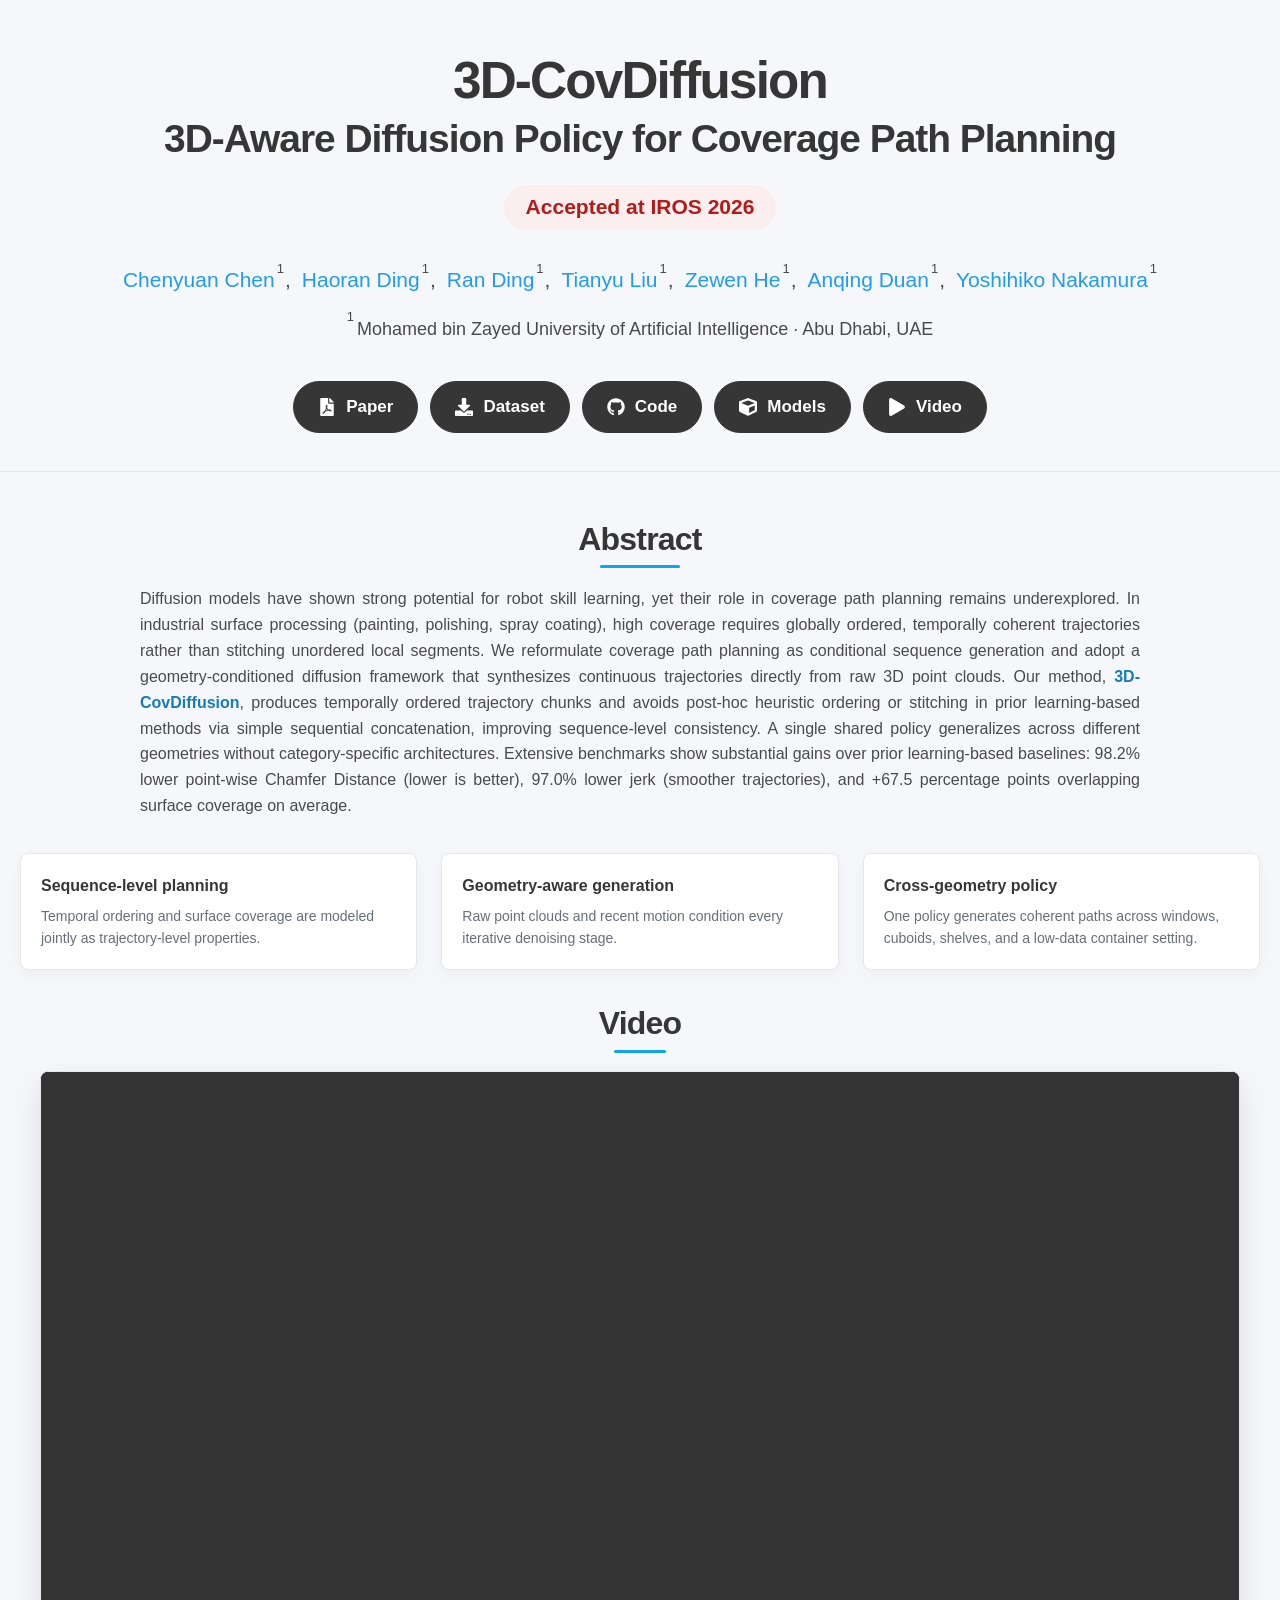
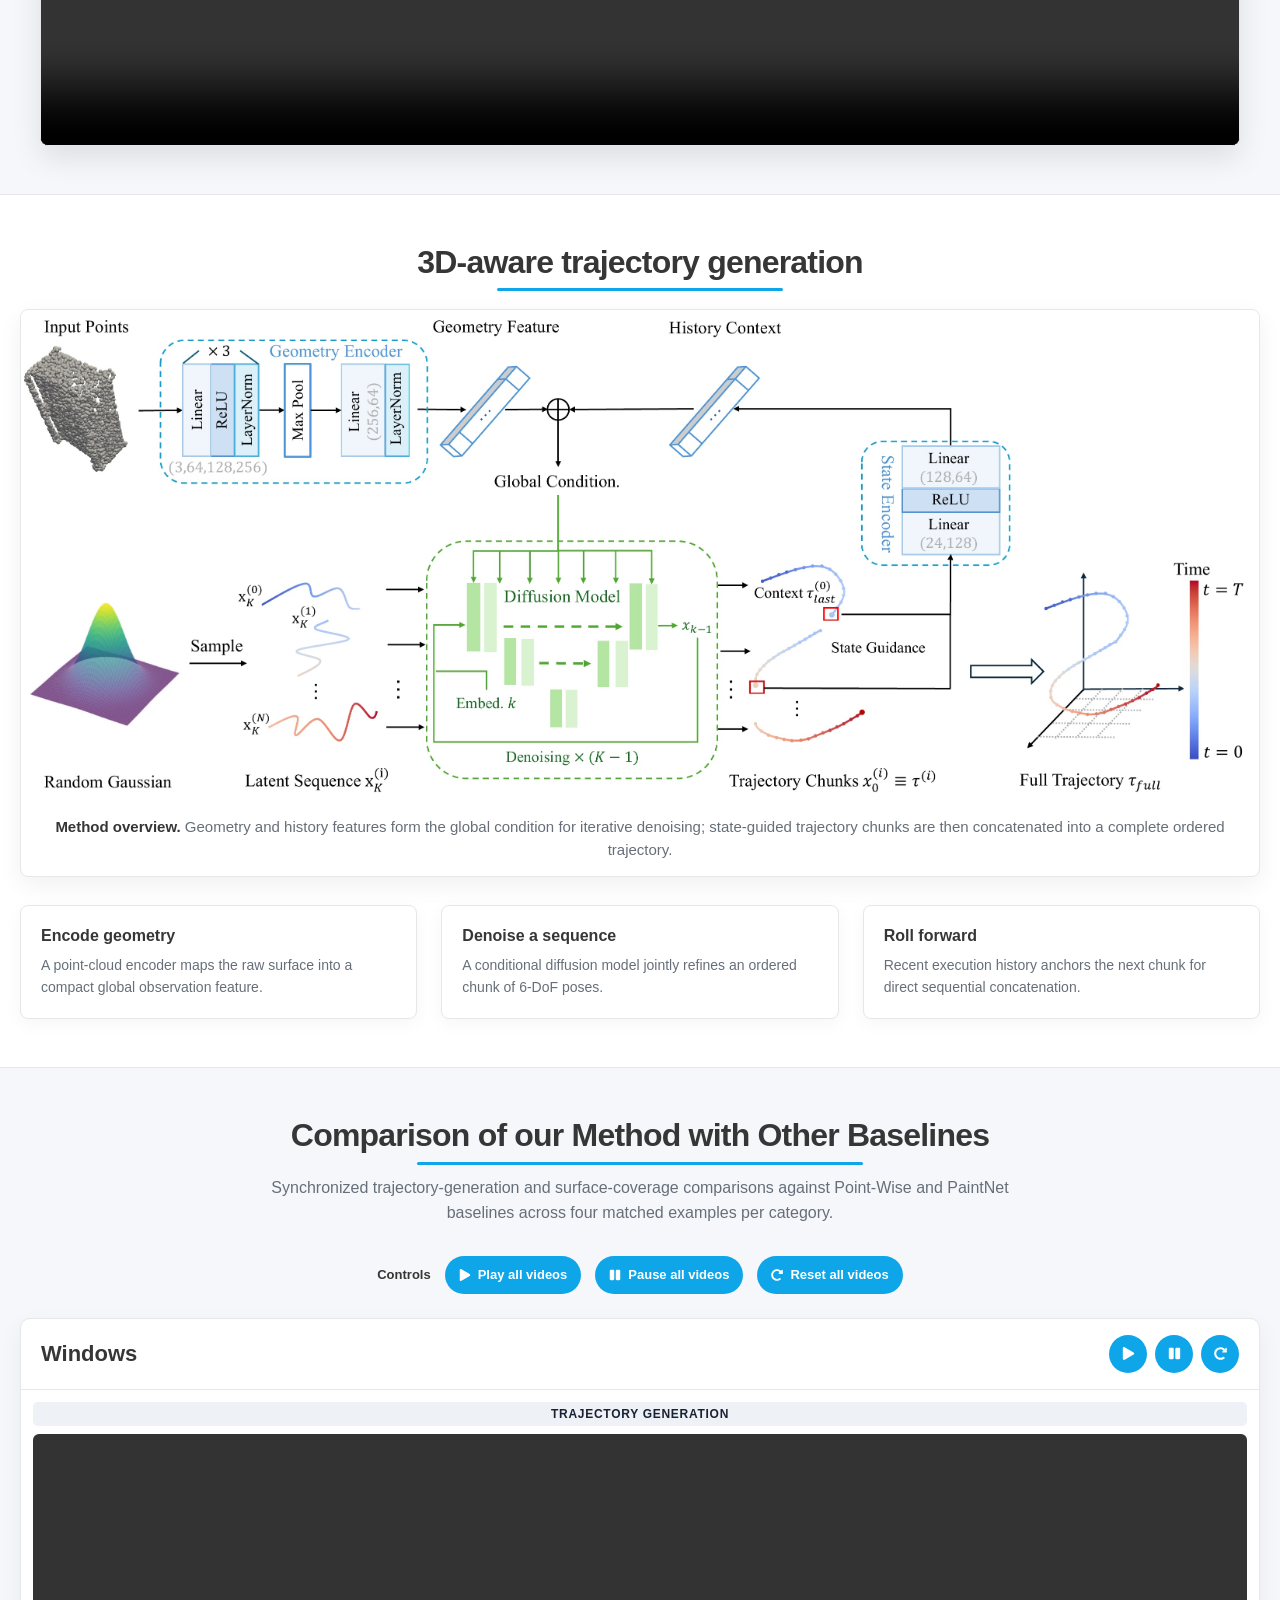
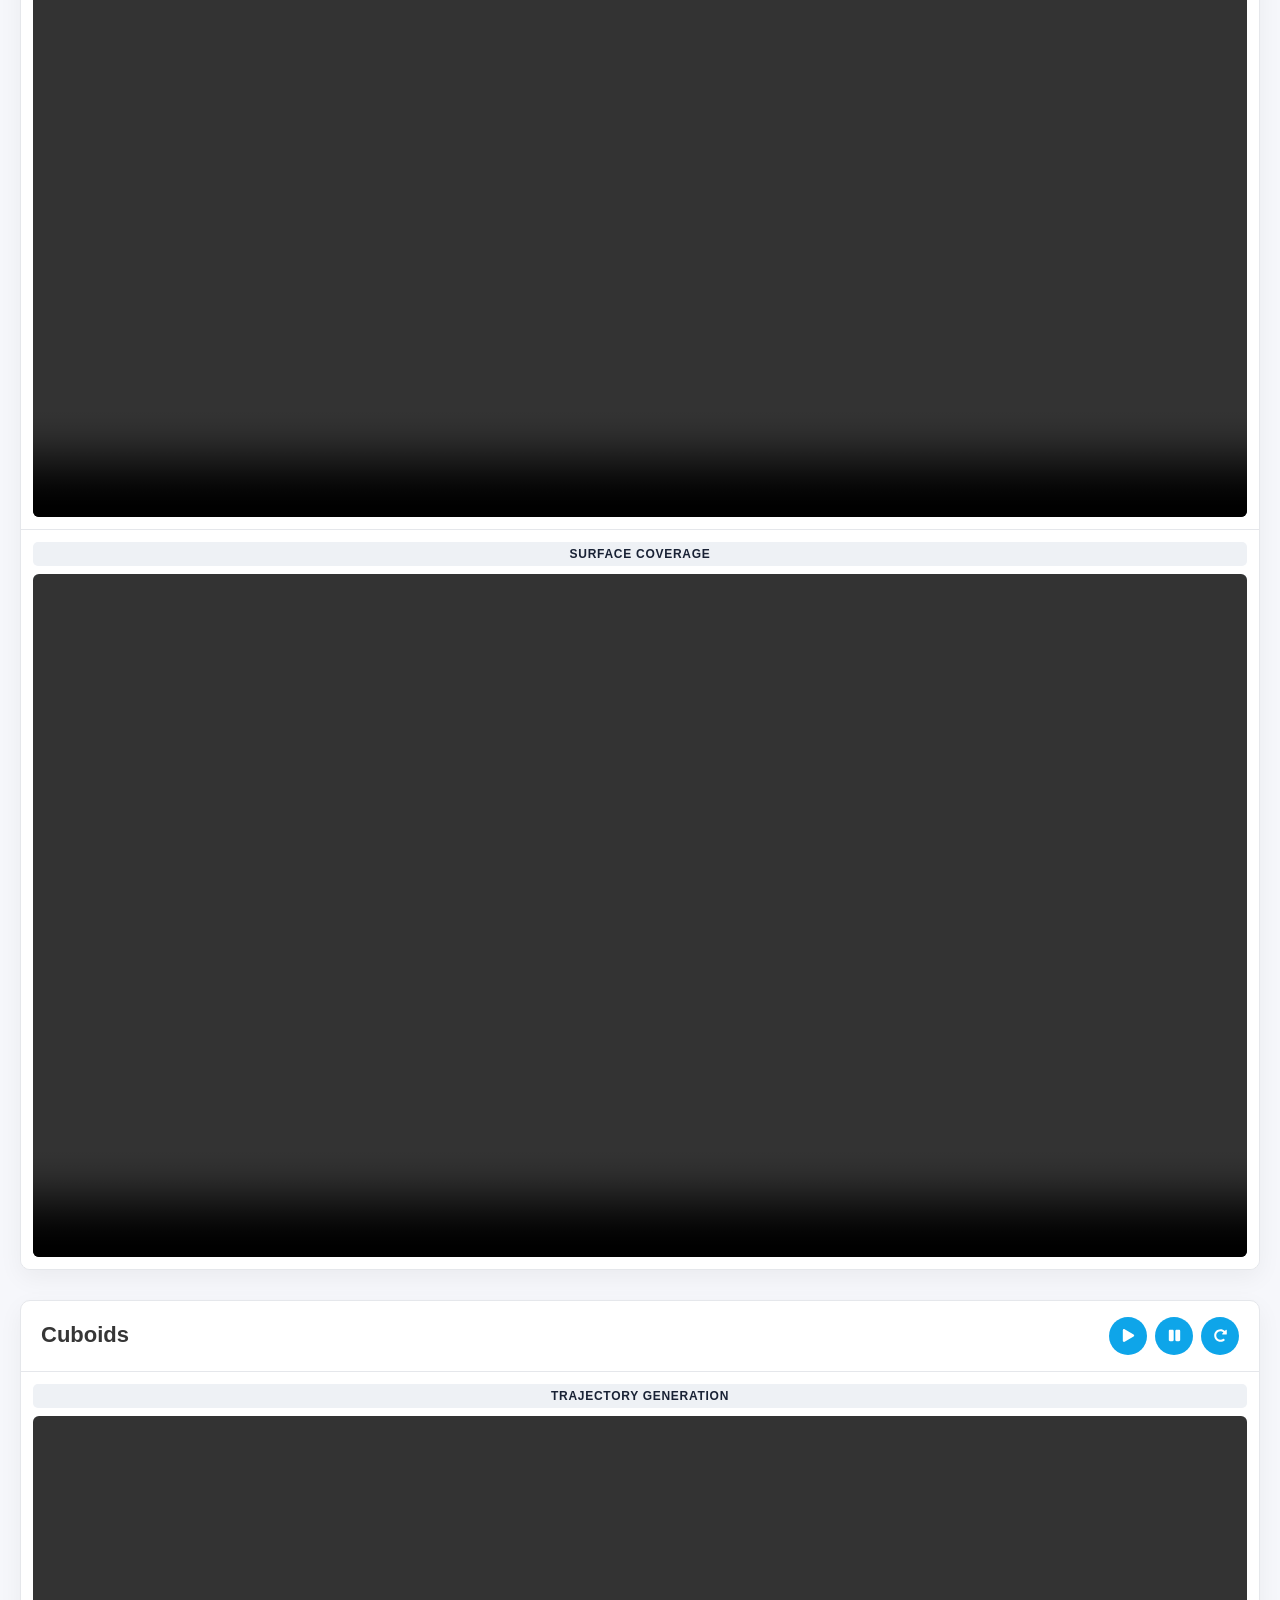
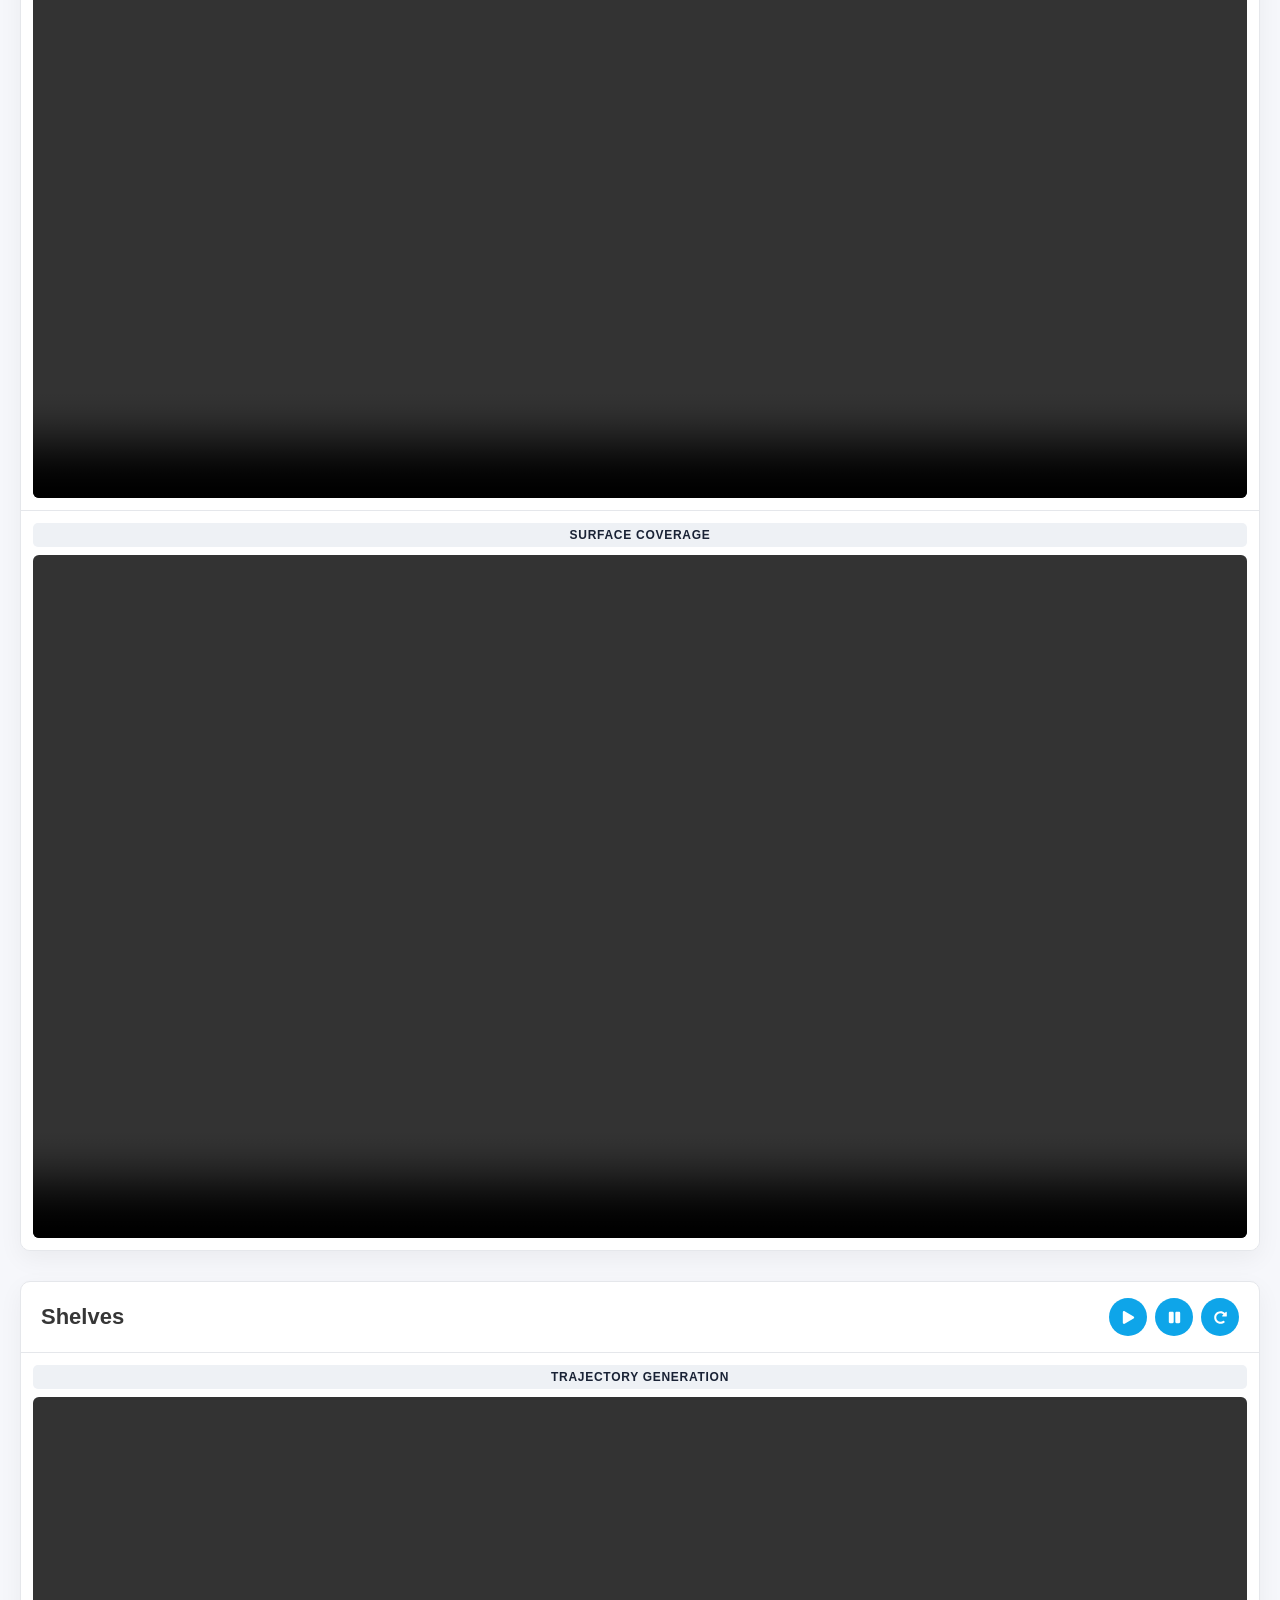
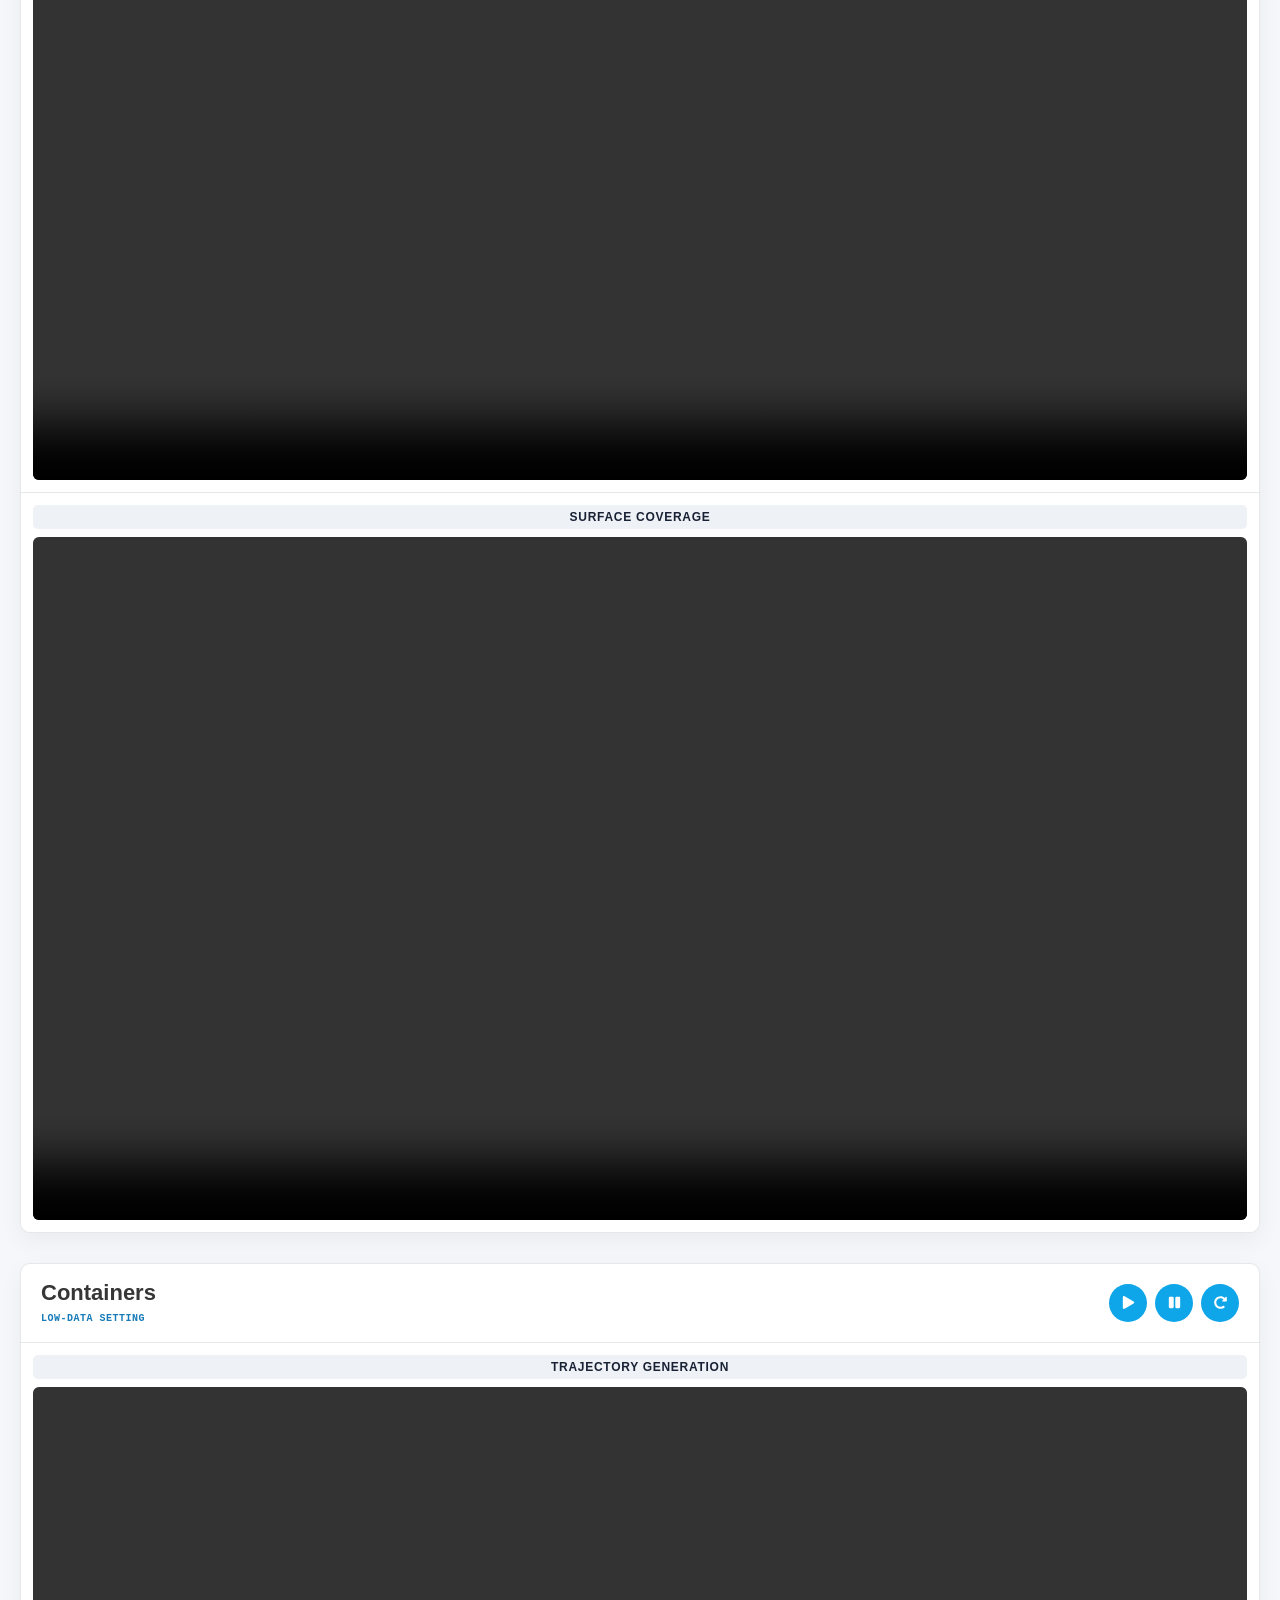
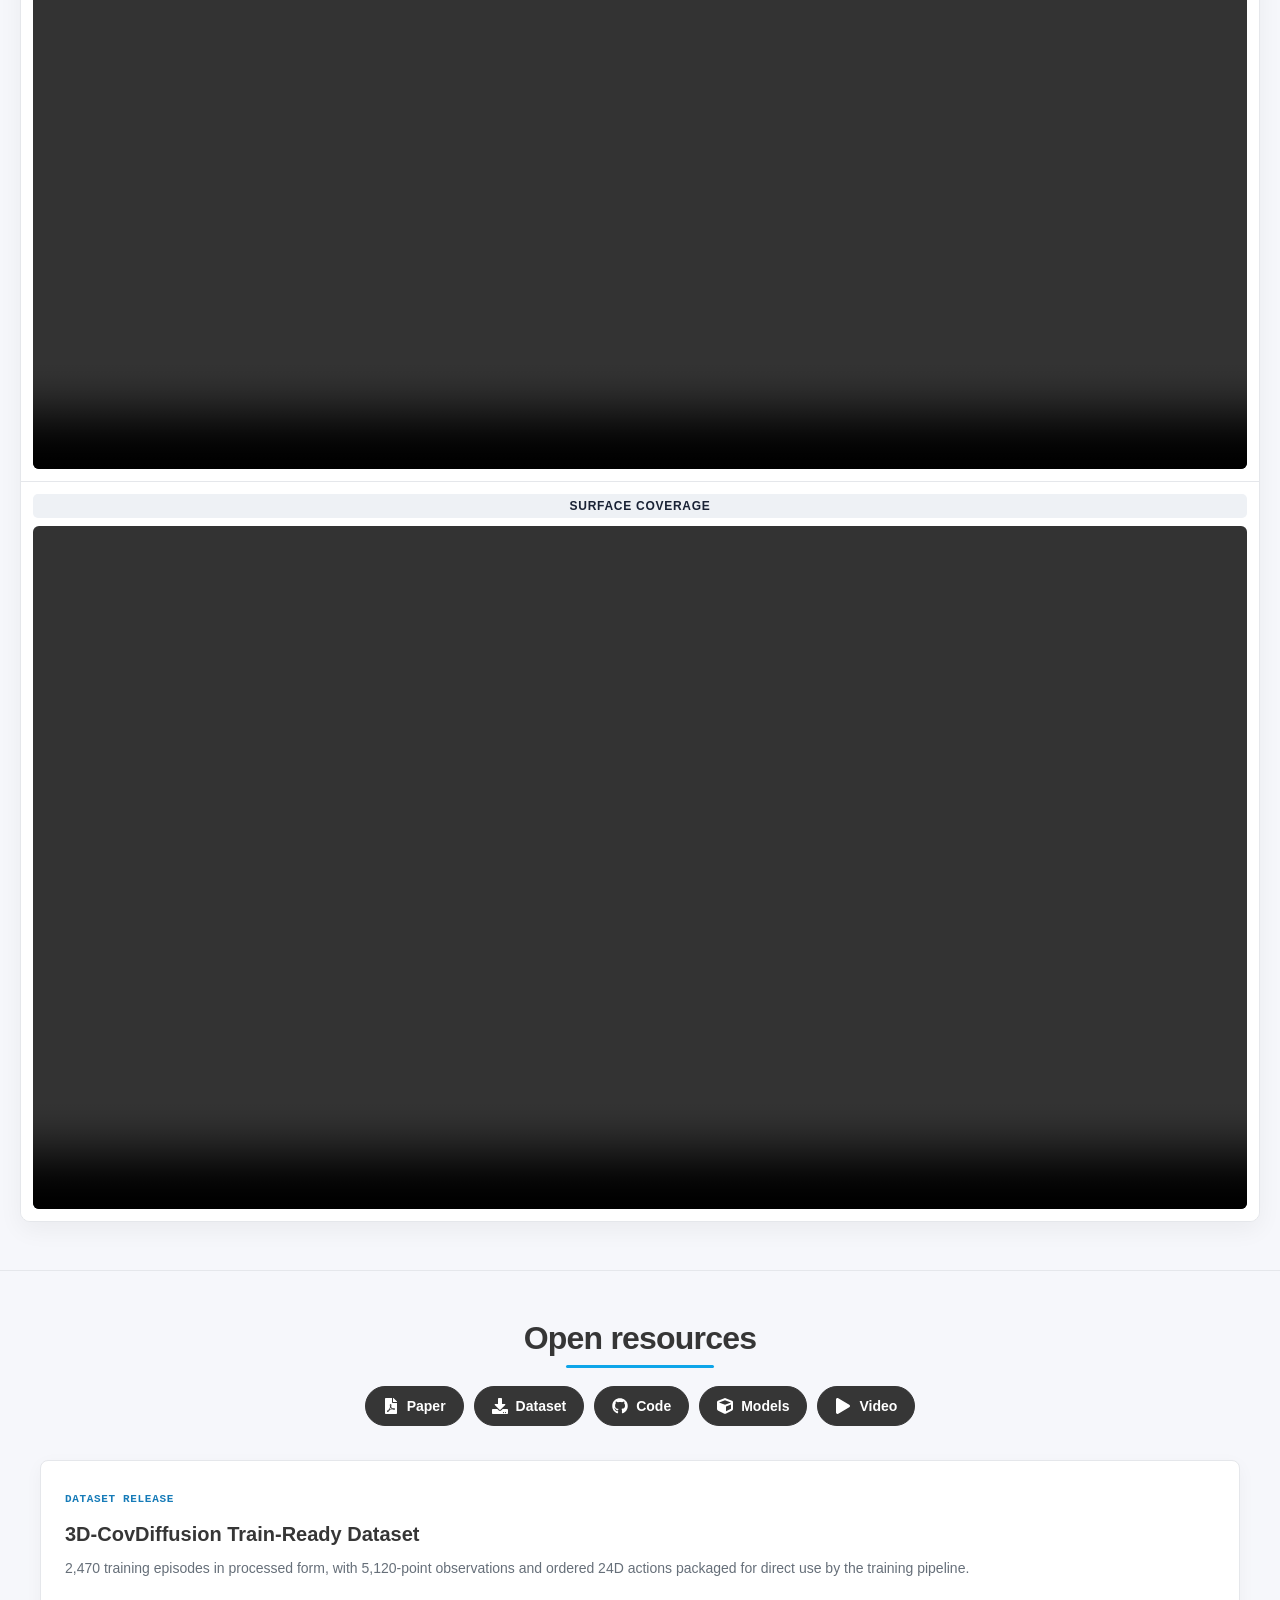
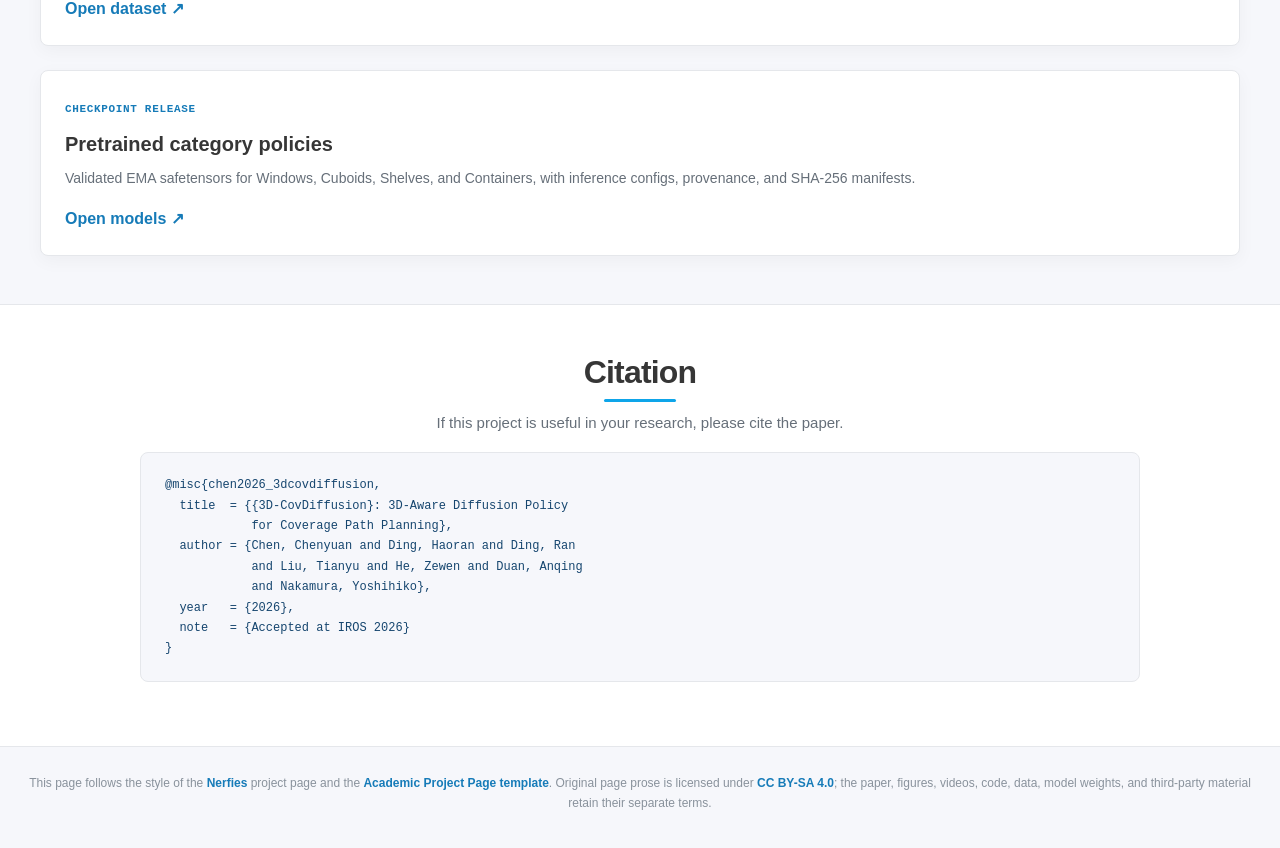
==== commit fef236c9: "Remove project video caption" ====
--- a/3D-CovDiffusion/index.html
+++ b/3D-CovDiffusion/index.html
@@ -1,5 +1,5 @@
 <!DOCTYPE html><html lang="en"><head><meta charSet="utf-8"/><meta name="viewport" content="width=device-width, initial-scale=1"/><link rel="stylesheet" href="/3D-CovDiffusion/assets/index-Q_AIAqLR.css" data-rsc-css-href="/3D-CovDiffusion/assets/index-Q_AIAqLR.css" data-precedence="vite-rsc/importer-resources"/><title>3D-CovDiffusion — 3D-Aware Diffusion Policy</title><meta name="description" content="Accepted at IROS 2026. A geometry-conditioned diffusion policy for smooth, temporally ordered coverage path planning from raw 3D point clouds."/><meta name="keywords" content="3D-CovDiffusion,coverage path planning,diffusion policy,robotics,point clouds,trajectory generation,IROS 2026"/><meta name="author" content="Chenyuan Chen"/><meta name="author" content="Haoran Ding"/><meta name="author" content="Ran Ding"/><meta name="author" content="Tianyu Liu"/><meta name="author" content="Zewen He"/><meta name="author" content="Anqing Duan"/><meta name="author" content="Yoshihiko Nakamura"/><meta property="og:title" content="3D-CovDiffusion"/><meta property="og:description" content="Accepted at IROS 2026. 3D-aware diffusion for smooth, ordered coverage path planning."/><meta property="og:url" content="https://crystalccy1.github.io/3D-CovDiffusion/"/><meta property="og:type" content="website"/><meta property="og:image" content="https://crystalccy1.github.io/3D-CovDiffusion/og.png"/><meta property="og:image:width" content="1731"/><meta property="og:image:height" content="909"/><meta property="og:image:alt" content="3D-CovDiffusion project preview"/><meta name="twitter:card" content="summary_large_image"/><meta name="twitter:title" content="3D-CovDiffusion"/><meta name="twitter:description" content="Accepted at IROS 2026. 3D-aware diffusion for smooth, ordered coverage path planning."/><meta name="twitter:image" content="https://crystalccy1.github.io/3D-CovDiffusion/og.png"/><meta name="theme-color" content="#ffffff"/><meta name="color-scheme" content="light"/>
-<link rel="canonical" href="https://crystalccy1.github.io/3D-CovDiffusion/"/></head><body><div class="page-shell" id="top"><a class="skip-link" href="#abstract">Skip to abstract</a><main><section class="paper-hero content-medium" aria-labelledby="paper-title"><h1 id="paper-title"><span>3D-CovDiffusion</span><small>3D-Aware Diffusion Policy for Coverage Path Planning</small></h1><p class="venue-badge">Accepted at IROS 2026</p><div class="authors" aria-label="Authors"><span aria-label="Chenyuan Chen, affiliation 1">Chenyuan Chen<sup class="affiliation-marker" aria-hidden="true">1</sup></span><span aria-label="Haoran Ding, affiliation 1">Haoran Ding<sup class="affiliation-marker" aria-hidden="true">1</sup></span><span aria-label="Ran Ding, affiliation 1">Ran Ding<sup class="affiliation-marker" aria-hidden="true">1</sup></span><span aria-label="Tianyu Liu, affiliation 1">Tianyu Liu<sup class="affiliation-marker" aria-hidden="true">1</sup></span><span aria-label="Zewen He, affiliation 1">Zewen He<sup class="affiliation-marker" aria-hidden="true">1</sup></span><span aria-label="Anqing Duan, affiliation 1">Anqing Duan<sup class="affiliation-marker" aria-hidden="true">1</sup></span><span aria-label="Yoshihiko Nakamura, affiliation 1">Yoshihiko Nakamura<sup class="affiliation-marker" aria-hidden="true">1</sup></span></div><p class="affiliation"><sup class="affiliation-marker" aria-hidden="true">1</sup>Mohamed bin Zayed University of Artificial Intelligence · Abu Dhabi, UAE</p><div class="resource-actions" aria-label="Project resources"><a class="resource-pill" href="/3D-CovDiffusion/3d-covdiffusion-paper.pdf" aria-label="Paper: IROS 2026 paper" target="_blank" rel="noreferrer"><svg stroke="currentColor" fill="currentColor" stroke-width="0" viewBox="0 0 384 512" aria-hidden="true" data-resource-icon="paper" height="1em" width="1em" xmlns="http://www.w3.org/2000/svg"><path d="M181.9 256.1c-5-16-4.9-46.9-2-46.9 8.4 0 7.6 36.9 2 46.9zm-1.7 47.2c-7.7 20.2-17.3 43.3-28.4 62.7 18.3-7 39-17.2 62.9-21.9-12.7-9.6-24.9-23.4-34.5-40.8zM86.1 428.1c0 .8 13.2-5.4 34.9-40.2-6.7 6.3-29.1 24.5-34.9 40.2zM248 160h136v328c0 13.3-10.7 24-24 24H24c-13.3 0-24-10.7-24-24V24C0 10.7 10.7 0 24 0h200v136c0 13.2 10.8 24 24 24zm-8 171.8c-20-12.2-33.3-29-42.7-53.8 4.5-18.5 11.6-46.6 6.2-64.2-4.7-29.4-42.4-26.5-47.8-6.8-5 18.3-.4 44.1 8.1 77-11.6 27.6-28.7 64.6-40.8 85.8-.1 0-.1.1-.2.1-27.1 13.9-73.6 44.5-54.5 68 5.6 6.9 16 10 21.5 10 17.9 0 35.7-18 61.1-61.8 25.8-8.5 54.1-19.1 79-23.2 21.7 11.8 47.1 19.5 64 19.5 29.2 0 31.2-32 19.7-43.4-13.9-13.6-54.3-9.7-73.6-7.2zM377 105L279 7c-4.5-4.5-10.6-7-17-7h-6v128h128v-6.1c0-6.3-2.5-12.4-7-16.9zm-74.1 255.3c4.1-2.7-2.5-11.9-42.8-9 37.1 15.8 42.8 9 42.8 9z"></path></svg>Paper</a><a class="resource-pill" href="https://huggingface.co/datasets/ChenyuanC/3D-CovDiffusion-Train-Ready" aria-label="Dataset: Train-ready data" target="_blank" rel="noreferrer"><svg stroke="currentColor" fill="currentColor" stroke-width="0" viewBox="0 0 512 512" aria-hidden="true" data-resource-icon="dataset" height="1em" width="1em" xmlns="http://www.w3.org/2000/svg"><path d="M216 0h80c13.3 0 24 10.7 24 24v168h87.7c17.8 0 26.7 21.5 14.1 34.1L269.7 378.3c-7.5 7.5-19.8 7.5-27.3 0L90.1 226.1c-12.6-12.6-3.7-34.1 14.1-34.1H192V24c0-13.3 10.7-24 24-24zm296 376v112c0 13.3-10.7 24-24 24H24c-13.3 0-24-10.7-24-24V376c0-13.3 10.7-24 24-24h146.7l49 49c20.1 20.1 52.5 20.1 72.6 0l49-49H488c13.3 0 24 10.7 24 24zm-124 88c0-11-9-20-20-20s-20 9-20 20 9 20 20 20 20-9 20-20zm64 0c0-11-9-20-20-20s-20 9-20 20 9 20 20 20 20-9 20-20z"></path></svg>Dataset</a><a class="resource-pill" href="https://github.com/crystalccy1/3D-CovDiffusion" aria-label="Code: GitHub repository" target="_blank" rel="noreferrer"><svg stroke="currentColor" fill="currentColor" stroke-width="0" viewBox="0 0 496 512" aria-hidden="true" data-resource-icon="code" height="1em" width="1em" xmlns="http://www.w3.org/2000/svg"><path d="M165.9 397.4c0 2-2.3 3.6-5.2 3.6-3.3.3-5.6-1.3-5.6-3.6 0-2 2.3-3.6 5.2-3.6 3-.3 5.6 1.3 5.6 3.6zm-31.1-4.5c-.7 2 1.3 4.3 4.3 4.9 2.6 1 5.6 0 6.2-2s-1.3-4.3-4.3-5.2c-2.6-.7-5.5.3-6.2 2.3zm44.2-1.7c-2.9.7-4.9 2.6-4.6 4.9.3 2 2.9 3.3 5.9 2.6 2.9-.7 4.9-2.6 4.6-4.6-.3-1.9-3-3.2-5.9-2.9zM244.8 8C106.1 8 0 113.3 0 252c0 110.9 69.8 205.8 169.5 239.2 12.8 2.3 17.3-5.6 17.3-12.1 0-6.2-.3-40.4-.3-61.4 0 0-70 15-84.7-29.8 0 0-11.4-29.1-27.8-36.6 0 0-22.9-15.7 1.6-15.4 0 0 24.9 2 38.6 25.8 21.9 38.6 58.6 27.5 72.9 20.9 2.3-16 8.8-27.1 16-33.7-55.9-6.2-112.3-14.3-112.3-110.5 0-27.5 7.6-41.3 23.6-58.9-2.6-6.5-11.1-33.3 2.6-67.9 20.9-6.5 69 27 69 27 20-5.6 41.5-8.5 62.8-8.5s42.8 2.9 62.8 8.5c0 0 48.1-33.6 69-27 13.7 34.7 5.2 61.4 2.6 67.9 16 17.7 25.8 31.5 25.8 58.9 0 96.5-58.9 104.2-114.8 110.5 9.2 7.9 17 22.9 17 46.4 0 33.7-.3 75.4-.3 83.6 0 6.5 4.6 14.4 17.3 12.1C428.2 457.8 496 362.9 496 252 496 113.3 383.5 8 244.8 8zM97.2 352.9c-1.3 1-1 3.3.7 5.2 1.6 1.6 3.9 2.3 5.2 1 1.3-1 1-3.3-.7-5.2-1.6-1.6-3.9-2.3-5.2-1zm-10.8-8.1c-.7 1.3.3 2.9 2.3 3.9 1.6 1 3.6.7 4.3-.7.7-1.3-.3-2.9-2.3-3.9-2-.6-3.6-.3-4.3.7zm32.4 35.6c-1.6 1.3-1 4.3 1.3 6.2 2.3 2.3 5.2 2.6 6.5 1 1.3-1.3.7-4.3-1.3-6.2-2.2-2.3-5.2-2.6-6.5-1zm-11.4-14.7c-1.6 1-1.6 3.6 0 5.9 1.6 2.3 4.3 3.3 5.6 2.3 1.6-1.3 1.6-3.9 0-6.2-1.4-2.3-4-3.3-5.6-2z"></path></svg>Code</a><a class="resource-pill" href="https://huggingface.co/ChenyuanC/3D-CovDiffusion" aria-label="Models: EMA checkpoints" target="_blank" rel="noreferrer"><svg stroke="currentColor" fill="currentColor" stroke-width="0" viewBox="0 0 512 512" aria-hidden="true" data-resource-icon="models" height="1em" width="1em" xmlns="http://www.w3.org/2000/svg"><path d="M239.1 6.3l-208 78c-18.7 7-31.1 25-31.1 45v225.1c0 18.2 10.3 34.8 26.5 42.9l208 104c13.5 6.8 29.4 6.8 42.9 0l208-104c16.3-8.1 26.5-24.8 26.5-42.9V129.3c0-20-12.4-37.9-31.1-44.9l-208-78C262 2.2 250 2.2 239.1 6.3zM256 68.4l192 72v1.1l-192 78-192-78v-1.1l192-72zm32 356V275.5l160-65v133.9l-160 80z"></path></svg>Models</a><a class="resource-pill" href="#videos" aria-label="Video: Project demo"><svg stroke="currentColor" fill="currentColor" stroke-width="0" viewBox="0 0 448 512" aria-hidden="true" data-resource-icon="video" height="1em" width="1em" xmlns="http://www.w3.org/2000/svg"><path d="M424.4 214.7L72.4 6.6C43.8-10.3 0 6.1 0 47.9V464c0 37.5 40.7 60.1 72.4 41.3l352-208c31.4-18.5 31.5-64.1 0-82.6z"></path></svg>Video</a></div></section><section class="paper-section section-tint" id="abstract"><div class="content-narrow"><header class="section-heading"><h2>Abstract</h2></header><div class="abstract-copy"><p>Diffusion models have shown strong potential for robot skill learning, yet their role in coverage path planning remains underexplored. In industrial surface processing (painting, polishing, spray coating), high coverage requires globally ordered, temporally coherent trajectories rather than stitching unordered local segments. We reformulate coverage path planning as conditional sequence generation and adopt a geometry-conditioned diffusion framework that synthesizes continuous trajectories directly from raw 3D point clouds. Our method, <strong class="abstract-method-name">3D-CovDiffusion</strong>, produces temporally ordered trajectory chunks and avoids post-hoc heuristic ordering or stitching in prior learning-based methods via simple sequential concatenation, improving sequence-level consistency. A single shared policy generalizes across different geometries without category-specific architectures. Extensive benchmarks show substantial gains over prior learning-based baselines: 98.2% lower point-wise Chamfer Distance (lower is better), 97.0% lower jerk (smoother trajectories), and +67.5 percentage points overlapping surface coverage on average.</p></div></div><div class="contribution-grid content-wide" aria-label="Contributions"><article><h3>Sequence-level planning</h3><p>Temporal ordering and surface coverage are modeled jointly as trajectory-level properties.</p></article><article><h3>Geometry-aware generation</h3><p>Raw point clouds and recent motion condition every iterative denoising stage.</p></article><article><h3>Cross-geometry policy</h3><p>One policy generates coherent paths across windows, cuboids, shelves, and a low-data container setting.</p></article></div><div class="content-medium overview-video" id="videos" aria-label="Project video"><header class="section-heading"><h2>Video</h2></header><video class="primary-video" controls="" playsInline="" preload="metadata"><source src="/3D-CovDiffusion/media/3d-covdiffusion-demo.mp4" type="video/mp4"/>Your browser does not support embedded video.</video><p class="hero-claim">One geometry-conditioned policy generates smooth, temporally ordered 6-DoF coverage trajectories.</p></div></section><section class="paper-section" id="method"><div class="content-wide"><header class="section-heading"><h2>3D-aware trajectory generation</h2></header><figure class="research-figure figure-card result-figure"><img src="/3D-CovDiffusion/media/method.jpg" alt="Final 3D-CovDiffusion architecture with a geometry encoder, history context, state guidance, iterative diffusion, and sequential trajectory chunks" width="3185" height="1268" loading="lazy"/><figcaption><strong>Method overview.</strong> Geometry and history features form the global condition for iterative denoising; state-guided trajectory chunks are then concatenated into a complete ordered trajectory.</figcaption></figure><div class="method-notes"><article><h3>Encode geometry</h3><p>A point-cloud encoder maps the raw surface into a compact global observation feature.</p></article><article><h3>Denoise a sequence</h3><p>A conditional diffusion model jointly refines an ordered chunk of 6-DoF poses.</p></article><article><h3>Roll forward</h3><p>Recent execution history anchors the next chunk for direct sequential concatenation.</p></article></div></div></section><section class="paper-section section-tint" id="category-videos"><div class="content-wide"><header class="section-heading"><h2>Comparison of our Method with Other Baselines</h2></header><p class="section-intro">Synchronized trajectory-generation and surface-coverage comparisons against Point-Wise and PaintNet baselines across four matched examples per category.</p><div class="comparison-showcase"><div class="comparison-global-controls" aria-label="Control all comparison videos"><strong>Controls</strong><button type="button" data-video-action="play"><svg stroke="currentColor" fill="currentColor" stroke-width="0" viewBox="0 0 448 512" aria-hidden="true" height="1em" width="1em" xmlns="http://www.w3.org/2000/svg"><path d="M424.4 214.7L72.4 6.6C43.8-10.3 0 6.1 0 47.9V464c0 37.5 40.7 60.1 72.4 41.3l352-208c31.4-18.5 31.5-64.1 0-82.6z"></path></svg>Play all videos</button><button type="button" data-video-action="pause"><svg stroke="currentColor" fill="currentColor" stroke-width="0" viewBox="0 0 448 512" aria-hidden="true" height="1em" width="1em" xmlns="http://www.w3.org/2000/svg"><path d="M144 479H48c-26.5 0-48-21.5-48-48V79c0-26.5 21.5-48 48-48h96c26.5 0 48 21.5 48 48v352c0 26.5-21.5 48-48 48zm304-48V79c0-26.5-21.5-48-48-48h-96c-26.5 0-48 21.5-48 48v352c0 26.5 21.5 48 48 48h96c26.5 0 48-21.5 48-48z"></path></svg>Pause all videos</button><button type="button" data-video-action="reset"><svg stroke="currentColor" fill="currentColor" stroke-width="0" viewBox="0 0 512 512" aria-hidden="true" height="1em" width="1em" xmlns="http://www.w3.org/2000/svg"><path d="M256.455 8c66.269.119 126.437 26.233 170.859 68.685l35.715-35.715C478.149 25.851 504 36.559 504 57.941V192c0 13.255-10.745 24-24 24H345.941c-21.382 0-32.09-25.851-16.971-40.971l41.75-41.75c-30.864-28.899-70.801-44.907-113.23-45.273-92.398-.798-170.283 73.977-169.484 169.442C88.764 348.009 162.184 424 256 424c41.127 0 79.997-14.678 110.629-41.556 4.743-4.161 11.906-3.908 16.368.553l39.662 39.662c4.872 4.872 4.631 12.815-.482 17.433C378.202 479.813 319.926 504 256 504 119.034 504 8.001 392.967 8 256.002 7.999 119.193 119.646 7.755 256.455 8z"></path></svg>Reset all videos</button></div><div class="comparison-category-list"><article class="comparison-category"><header class="comparison-category-header"><div><h3>Windows</h3></div><div class="comparison-row-controls" aria-label="Control Windows videos"><button type="button" data-video-action="play" data-video-category="windows" aria-label="Play Windows videos" title="Play Windows videos"><svg stroke="currentColor" fill="currentColor" stroke-width="0" viewBox="0 0 448 512" aria-hidden="true" height="1em" width="1em" xmlns="http://www.w3.org/2000/svg"><path d="M424.4 214.7L72.4 6.6C43.8-10.3 0 6.1 0 47.9V464c0 37.5 40.7 60.1 72.4 41.3l352-208c31.4-18.5 31.5-64.1 0-82.6z"></path></svg></button><button type="button" data-video-action="pause" data-video-category="windows" aria-label="Pause Windows videos" title="Pause Windows videos"><svg stroke="currentColor" fill="currentColor" stroke-width="0" viewBox="0 0 448 512" aria-hidden="true" height="1em" width="1em" xmlns="http://www.w3.org/2000/svg"><path d="M144 479H48c-26.5 0-48-21.5-48-48V79c0-26.5 21.5-48 48-48h96c26.5 0 48 21.5 48 48v352c0 26.5-21.5 48-48 48zm304-48V79c0-26.5-21.5-48-48-48h-96c-26.5 0-48 21.5-48 48v352c0 26.5 21.5 48 48 48h96c26.5 0 48-21.5 48-48z"></path></svg></button><button type="button" data-video-action="reset" data-video-category="windows" aria-label="Reset Windows videos" title="Reset Windows videos"><svg stroke="currentColor" fill="currentColor" stroke-width="0" viewBox="0 0 512 512" aria-hidden="true" height="1em" width="1em" xmlns="http://www.w3.org/2000/svg"><path d="M256.455 8c66.269.119 126.437 26.233 170.859 68.685l35.715-35.715C478.149 25.851 504 36.559 504 57.941V192c0 13.255-10.745 24-24 24H345.941c-21.382 0-32.09-25.851-16.971-40.971l41.75-41.75c-30.864-28.899-70.801-44.907-113.23-45.273-92.398-.798-170.283 73.977-169.484 169.442C88.764 348.009 162.184 424 256 424c41.127 0 79.997-14.678 110.629-41.556 4.743-4.161 11.906-3.908 16.368.553l39.662 39.662c4.872 4.872 4.631 12.815-.482 17.433C378.202 479.813 319.926 504 256 504 119.034 504 8.001 392.967 8 256.002 7.999 119.193 119.646 7.755 256.455 8z"></path></svg></button></div></header><div class="comparison-video-grid"><div class="comparison-video-panel"><p>Trajectory Generation</p><video controls="" loop="" muted="" playsInline="" preload="metadata" data-video-category="windows" aria-label="Windows trajectory generation baseline comparison"><source src="/3D-CovDiffusion/media/comparisons/comparison_windows-v2.mp4?v=3d-covdiffusion" type="video/mp4"/>Your browser does not support embedded video.</video></div><div class="comparison-video-panel"><p>Surface Coverage</p><video controls="" loop="" muted="" playsInline="" preload="metadata" data-video-category="windows" aria-label="Windows surface coverage baseline comparison"><source src="/3D-CovDiffusion/media/comparisons/coverage_windows-v2.mp4?v=3d-covdiffusion" type="video/mp4"/>Your browser does not support embedded video.</video></div></div></article><article class="comparison-category"><header class="comparison-category-header"><div><h3>Cuboids</h3></div><div class="comparison-row-controls" aria-label="Control Cuboids videos"><button type="button" data-video-action="play" data-video-category="cuboids" aria-label="Play Cuboids videos" title="Play Cuboids videos"><svg stroke="currentColor" fill="currentColor" stroke-width="0" viewBox="0 0 448 512" aria-hidden="true" height="1em" width="1em" xmlns="http://www.w3.org/2000/svg"><path d="M424.4 214.7L72.4 6.6C43.8-10.3 0 6.1 0 47.9V464c0 37.5 40.7 60.1 72.4 41.3l352-208c31.4-18.5 31.5-64.1 0-82.6z"></path></svg></button><button type="button" data-video-action="pause" data-video-category="cuboids" aria-label="Pause Cuboids videos" title="Pause Cuboids videos"><svg stroke="currentColor" fill="currentColor" stroke-width="0" viewBox="0 0 448 512" aria-hidden="true" height="1em" width="1em" xmlns="http://www.w3.org/2000/svg"><path d="M144 479H48c-26.5 0-48-21.5-48-48V79c0-26.5 21.5-48 48-48h96c26.5 0 48 21.5 48 48v352c0 26.5-21.5 48-48 48zm304-48V79c0-26.5-21.5-48-48-48h-96c-26.5 0-48 21.5-48 48v352c0 26.5 21.5 48 48 48h96c26.5 0 48-21.5 48-48z"></path></svg></button><button type="button" data-video-action="reset" data-video-category="cuboids" aria-label="Reset Cuboids videos" title="Reset Cuboids videos"><svg stroke="currentColor" fill="currentColor" stroke-width="0" viewBox="0 0 512 512" aria-hidden="true" height="1em" width="1em" xmlns="http://www.w3.org/2000/svg"><path d="M256.455 8c66.269.119 126.437 26.233 170.859 68.685l35.715-35.715C478.149 25.851 504 36.559 504 57.941V192c0 13.255-10.745 24-24 24H345.941c-21.382 0-32.09-25.851-16.971-40.971l41.75-41.75c-30.864-28.899-70.801-44.907-113.23-45.273-92.398-.798-170.283 73.977-169.484 169.442C88.764 348.009 162.184 424 256 424c41.127 0 79.997-14.678 110.629-41.556 4.743-4.161 11.906-3.908 16.368.553l39.662 39.662c4.872 4.872 4.631 12.815-.482 17.433C378.202 479.813 319.926 504 256 504 119.034 504 8.001 392.967 8 256.002 7.999 119.193 119.646 7.755 256.455 8z"></path></svg></button></div></header><div class="comparison-video-grid"><div class="comparison-video-panel"><p>Trajectory Generation</p><video controls="" loop="" muted="" playsInline="" preload="metadata" data-video-category="cuboids" aria-label="Cuboids trajectory generation baseline comparison"><source src="/3D-CovDiffusion/media/comparisons/comparison_cuboids-v2.mp4?v=3d-covdiffusion" type="video/mp4"/>Your browser does not support embedded video.</video></div><div class="comparison-video-panel"><p>Surface Coverage</p><video controls="" loop="" muted="" playsInline="" preload="metadata" data-video-category="cuboids" aria-label="Cuboids surface coverage baseline comparison"><source src="/3D-CovDiffusion/media/comparisons/coverage_cuboids-v2.mp4?v=3d-covdiffusion" type="video/mp4"/>Your browser does not support embedded video.</video></div></div></article><article class="comparison-category"><header class="comparison-category-header"><div><h3>Shelves</h3></div><div class="comparison-row-controls" aria-label="Control Shelves videos"><button type="button" data-video-action="play" data-video-category="shelves" aria-label="Play Shelves videos" title="Play Shelves videos"><svg stroke="currentColor" fill="currentColor" stroke-width="0" viewBox="0 0 448 512" aria-hidden="true" height="1em" width="1em" xmlns="http://www.w3.org/2000/svg"><path d="M424.4 214.7L72.4 6.6C43.8-10.3 0 6.1 0 47.9V464c0 37.5 40.7 60.1 72.4 41.3l352-208c31.4-18.5 31.5-64.1 0-82.6z"></path></svg></button><button type="button" data-video-action="pause" data-video-category="shelves" aria-label="Pause Shelves videos" title="Pause Shelves videos"><svg stroke="currentColor" fill="currentColor" stroke-width="0" viewBox="0 0 448 512" aria-hidden="true" height="1em" width="1em" xmlns="http://www.w3.org/2000/svg"><path d="M144 479H48c-26.5 0-48-21.5-48-48V79c0-26.5 21.5-48 48-48h96c26.5 0 48 21.5 48 48v352c0 26.5-21.5 48-48 48zm304-48V79c0-26.5-21.5-48-48-48h-96c-26.5 0-48 21.5-48 48v352c0 26.5 21.5 48 48 48h96c26.5 0 48-21.5 48-48z"></path></svg></button><button type="button" data-video-action="reset" data-video-category="shelves" aria-label="Reset Shelves videos" title="Reset Shelves videos"><svg stroke="currentColor" fill="currentColor" stroke-width="0" viewBox="0 0 512 512" aria-hidden="true" height="1em" width="1em" xmlns="http://www.w3.org/2000/svg"><path d="M256.455 8c66.269.119 126.437 26.233 170.859 68.685l35.715-35.715C478.149 25.851 504 36.559 504 57.941V192c0 13.255-10.745 24-24 24H345.941c-21.382 0-32.09-25.851-16.971-40.971l41.75-41.75c-30.864-28.899-70.801-44.907-113.23-45.273-92.398-.798-170.283 73.977-169.484 169.442C88.764 348.009 162.184 424 256 424c41.127 0 79.997-14.678 110.629-41.556 4.743-4.161 11.906-3.908 16.368.553l39.662 39.662c4.872 4.872 4.631 12.815-.482 17.433C378.202 479.813 319.926 504 256 504 119.034 504 8.001 392.967 8 256.002 7.999 119.193 119.646 7.755 256.455 8z"></path></svg></button></div></header><div class="comparison-video-grid"><div class="comparison-video-panel"><p>Trajectory Generation</p><video controls="" loop="" muted="" playsInline="" preload="metadata" data-video-category="shelves" aria-label="Shelves trajectory generation baseline comparison"><source src="/3D-CovDiffusion/media/comparisons/comparison_shelves-v2.mp4?v=3d-covdiffusion" type="video/mp4"/>Your browser does not support embedded video.</video></div><div class="comparison-video-panel"><p>Surface Coverage</p><video controls="" loop="" muted="" playsInline="" preload="metadata" data-video-category="shelves" aria-label="Shelves surface coverage baseline comparison"><source src="/3D-CovDiffusion/media/comparisons/coverage_shelves-v2.mp4?v=3d-covdiffusion" type="video/mp4"/>Your browser does not support embedded video.</video></div></div></article><article class="comparison-category"><header class="comparison-category-header"><div><h3>Containers</h3><span>Low-data setting</span></div><div class="comparison-row-controls" aria-label="Control Containers videos"><button type="button" data-video-action="play" data-video-category="containers" aria-label="Play Containers videos" title="Play Containers videos"><svg stroke="currentColor" fill="currentColor" stroke-width="0" viewBox="0 0 448 512" aria-hidden="true" height="1em" width="1em" xmlns="http://www.w3.org/2000/svg"><path d="M424.4 214.7L72.4 6.6C43.8-10.3 0 6.1 0 47.9V464c0 37.5 40.7 60.1 72.4 41.3l352-208c31.4-18.5 31.5-64.1 0-82.6z"></path></svg></button><button type="button" data-video-action="pause" data-video-category="containers" aria-label="Pause Containers videos" title="Pause Containers videos"><svg stroke="currentColor" fill="currentColor" stroke-width="0" viewBox="0 0 448 512" aria-hidden="true" height="1em" width="1em" xmlns="http://www.w3.org/2000/svg"><path d="M144 479H48c-26.5 0-48-21.5-48-48V79c0-26.5 21.5-48 48-48h96c26.5 0 48 21.5 48 48v352c0 26.5-21.5 48-48 48zm304-48V79c0-26.5-21.5-48-48-48h-96c-26.5 0-48 21.5-48 48v352c0 26.5 21.5 48 48 48h96c26.5 0 48-21.5 48-48z"></path></svg></button><button type="button" data-video-action="reset" data-video-category="containers" aria-label="Reset Containers videos" title="Reset Containers videos"><svg stroke="currentColor" fill="currentColor" stroke-width="0" viewBox="0 0 512 512" aria-hidden="true" height="1em" width="1em" xmlns="http://www.w3.org/2000/svg"><path d="M256.455 8c66.269.119 126.437 26.233 170.859 68.685l35.715-35.715C478.149 25.851 504 36.559 504 57.941V192c0 13.255-10.745 24-24 24H345.941c-21.382 0-32.09-25.851-16.971-40.971l41.75-41.75c-30.864-28.899-70.801-44.907-113.23-45.273-92.398-.798-170.283 73.977-169.484 169.442C88.764 348.009 162.184 424 256 424c41.127 0 79.997-14.678 110.629-41.556 4.743-4.161 11.906-3.908 16.368.553l39.662 39.662c4.872 4.872 4.631 12.815-.482 17.433C378.202 479.813 319.926 504 256 504 119.034 504 8.001 392.967 8 256.002 7.999 119.193 119.646 7.755 256.455 8z"></path></svg></button></div></header><div class="comparison-video-grid"><div class="comparison-video-panel"><p>Trajectory Generation</p><video controls="" loop="" muted="" playsInline="" preload="metadata" data-video-category="containers" aria-label="Containers trajectory generation baseline comparison"><source src="/3D-CovDiffusion/media/comparisons/comparison_containers-v2.mp4?v=3d-covdiffusion" type="video/mp4"/>Your browser does not support embedded video.</video></div><div class="comparison-video-panel"><p>Surface Coverage</p><video controls="" loop="" muted="" playsInline="" preload="metadata" data-video-category="containers" aria-label="Containers surface coverage baseline comparison"><source src="/3D-CovDiffusion/media/comparisons/coverage_containers-v2.mp4?v=3d-covdiffusion" type="video/mp4"/>Your browser does not support embedded video.</video></div></div></article></div></div></div></section><section class="paper-section section-tint" id="resources"><div class="content-wide"><header class="section-heading"><h2>Open resources</h2></header><div class="resource-actions resource-actions-compact" aria-label="Project resources"><a class="resource-pill" href="/3D-CovDiffusion/3d-covdiffusion-paper.pdf" aria-label="Paper: IROS 2026 paper" target="_blank" rel="noreferrer"><svg stroke="currentColor" fill="currentColor" stroke-width="0" viewBox="0 0 384 512" aria-hidden="true" data-resource-icon="paper" height="1em" width="1em" xmlns="http://www.w3.org/2000/svg"><path d="M181.9 256.1c-5-16-4.9-46.9-2-46.9 8.4 0 7.6 36.9 2 46.9zm-1.7 47.2c-7.7 20.2-17.3 43.3-28.4 62.7 18.3-7 39-17.2 62.9-21.9-12.7-9.6-24.9-23.4-34.5-40.8zM86.1 428.1c0 .8 13.2-5.4 34.9-40.2-6.7 6.3-29.1 24.5-34.9 40.2zM248 160h136v328c0 13.3-10.7 24-24 24H24c-13.3 0-24-10.7-24-24V24C0 10.7 10.7 0 24 0h200v136c0 13.2 10.8 24 24 24zm-8 171.8c-20-12.2-33.3-29-42.7-53.8 4.5-18.5 11.6-46.6 6.2-64.2-4.7-29.4-42.4-26.5-47.8-6.8-5 18.3-.4 44.1 8.1 77-11.6 27.6-28.7 64.6-40.8 85.8-.1 0-.1.1-.2.1-27.1 13.9-73.6 44.5-54.5 68 5.6 6.9 16 10 21.5 10 17.9 0 35.7-18 61.1-61.8 25.8-8.5 54.1-19.1 79-23.2 21.7 11.8 47.1 19.5 64 19.5 29.2 0 31.2-32 19.7-43.4-13.9-13.6-54.3-9.7-73.6-7.2zM377 105L279 7c-4.5-4.5-10.6-7-17-7h-6v128h128v-6.1c0-6.3-2.5-12.4-7-16.9zm-74.1 255.3c4.1-2.7-2.5-11.9-42.8-9 37.1 15.8 42.8 9 42.8 9z"></path></svg>Paper</a><a class="resource-pill" href="https://huggingface.co/datasets/ChenyuanC/3D-CovDiffusion-Train-Ready" aria-label="Dataset: Train-ready data" target="_blank" rel="noreferrer"><svg stroke="currentColor" fill="currentColor" stroke-width="0" viewBox="0 0 512 512" aria-hidden="true" data-resource-icon="dataset" height="1em" width="1em" xmlns="http://www.w3.org/2000/svg"><path d="M216 0h80c13.3 0 24 10.7 24 24v168h87.7c17.8 0 26.7 21.5 14.1 34.1L269.7 378.3c-7.5 7.5-19.8 7.5-27.3 0L90.1 226.1c-12.6-12.6-3.7-34.1 14.1-34.1H192V24c0-13.3 10.7-24 24-24zm296 376v112c0 13.3-10.7 24-24 24H24c-13.3 0-24-10.7-24-24V376c0-13.3 10.7-24 24-24h146.7l49 49c20.1 20.1 52.5 20.1 72.6 0l49-49H488c13.3 0 24 10.7 24 24zm-124 88c0-11-9-20-20-20s-20 9-20 20 9 20 20 20 20-9 20-20zm64 0c0-11-9-20-20-20s-20 9-20 20 9 20 20 20 20-9 20-20z"></path></svg>Dataset</a><a class="resource-pill" href="https://github.com/crystalccy1/3D-CovDiffusion" aria-label="Code: GitHub repository" target="_blank" rel="noreferrer"><svg stroke="currentColor" fill="currentColor" stroke-width="0" viewBox="0 0 496 512" aria-hidden="true" data-resource-icon="code" height="1em" width="1em" xmlns="http://www.w3.org/2000/svg"><path d="M165.9 397.4c0 2-2.3 3.6-5.2 3.6-3.3.3-5.6-1.3-5.6-3.6 0-2 2.3-3.6 5.2-3.6 3-.3 5.6 1.3 5.6 3.6zm-31.1-4.5c-.7 2 1.3 4.3 4.3 4.9 2.6 1 5.6 0 6.2-2s-1.3-4.3-4.3-5.2c-2.6-.7-5.5.3-6.2 2.3zm44.2-1.7c-2.9.7-4.9 2.6-4.6 4.9.3 2 2.9 3.3 5.9 2.6 2.9-.7 4.9-2.6 4.6-4.6-.3-1.9-3-3.2-5.9-2.9zM244.8 8C106.1 8 0 113.3 0 252c0 110.9 69.8 205.8 169.5 239.2 12.8 2.3 17.3-5.6 17.3-12.1 0-6.2-.3-40.4-.3-61.4 0 0-70 15-84.7-29.8 0 0-11.4-29.1-27.8-36.6 0 0-22.9-15.7 1.6-15.4 0 0 24.9 2 38.6 25.8 21.9 38.6 58.6 27.5 72.9 20.9 2.3-16 8.8-27.1 16-33.7-55.9-6.2-112.3-14.3-112.3-110.5 0-27.5 7.6-41.3 23.6-58.9-2.6-6.5-11.1-33.3 2.6-67.9 20.9-6.5 69 27 69 27 20-5.6 41.5-8.5 62.8-8.5s42.8 2.9 62.8 8.5c0 0 48.1-33.6 69-27 13.7 34.7 5.2 61.4 2.6 67.9 16 17.7 25.8 31.5 25.8 58.9 0 96.5-58.9 104.2-114.8 110.5 9.2 7.9 17 22.9 17 46.4 0 33.7-.3 75.4-.3 83.6 0 6.5 4.6 14.4 17.3 12.1C428.2 457.8 496 362.9 496 252 496 113.3 383.5 8 244.8 8zM97.2 352.9c-1.3 1-1 3.3.7 5.2 1.6 1.6 3.9 2.3 5.2 1 1.3-1 1-3.3-.7-5.2-1.6-1.6-3.9-2.3-5.2-1zm-10.8-8.1c-.7 1.3.3 2.9 2.3 3.9 1.6 1 3.6.7 4.3-.7.7-1.3-.3-2.9-2.3-3.9-2-.6-3.6-.3-4.3.7zm32.4 35.6c-1.6 1.3-1 4.3 1.3 6.2 2.3 2.3 5.2 2.6 6.5 1 1.3-1.3.7-4.3-1.3-6.2-2.2-2.3-5.2-2.6-6.5-1zm-11.4-14.7c-1.6 1-1.6 3.6 0 5.9 1.6 2.3 4.3 3.3 5.6 2.3 1.6-1.3 1.6-3.9 0-6.2-1.4-2.3-4-3.3-5.6-2z"></path></svg>Code</a><a class="resource-pill" href="https://huggingface.co/ChenyuanC/3D-CovDiffusion" aria-label="Models: EMA checkpoints" target="_blank" rel="noreferrer"><svg stroke="currentColor" fill="currentColor" stroke-width="0" viewBox="0 0 512 512" aria-hidden="true" data-resource-icon="models" height="1em" width="1em" xmlns="http://www.w3.org/2000/svg"><path d="M239.1 6.3l-208 78c-18.7 7-31.1 25-31.1 45v225.1c0 18.2 10.3 34.8 26.5 42.9l208 104c13.5 6.8 29.4 6.8 42.9 0l208-104c16.3-8.1 26.5-24.8 26.5-42.9V129.3c0-20-12.4-37.9-31.1-44.9l-208-78C262 2.2 250 2.2 239.1 6.3zM256 68.4l192 72v1.1l-192 78-192-78v-1.1l192-72zm32 356V275.5l160-65v133.9l-160 80z"></path></svg>Models</a><a class="resource-pill" href="#videos" aria-label="Video: Project demo"><svg stroke="currentColor" fill="currentColor" stroke-width="0" viewBox="0 0 448 512" aria-hidden="true" data-resource-icon="video" height="1em" width="1em" xmlns="http://www.w3.org/2000/svg"><path d="M424.4 214.7L72.4 6.6C43.8-10.3 0 6.1 0 47.9V464c0 37.5 40.7 60.1 72.4 41.3l352-208c31.4-18.5 31.5-64.1 0-82.6z"></path></svg>Video</a></div><div class="release-grid"><article><span>Dataset release</span><h3>3D-CovDiffusion Train-Ready Dataset</h3><p>2,470 training episodes in processed form, with 5,120-point observations and ordered 24D actions packaged for direct use by the training pipeline.</p><a href="https://huggingface.co/datasets/ChenyuanC/3D-CovDiffusion-Train-Ready" target="_blank" rel="noreferrer">Open dataset ↗</a></article><article><span>Checkpoint release</span><h3>Pretrained category policies</h3><p>Validated EMA safetensors for Windows, Cuboids, Shelves, and Containers, with inference configs, provenance, and SHA-256 manifests.</p><a href="https://huggingface.co/ChenyuanC/3D-CovDiffusion" target="_blank" rel="noreferrer">Open models ↗</a></article></div></div></section><section class="paper-section citation-section" id="citation"><div class="content-narrow"><header class="section-heading"><h2>Citation</h2></header><p class="citation-note">If this project is useful in your research, please cite the paper.</p><pre><code>@misc{chen2026_3dcovdiffusion,
+<link rel="canonical" href="https://crystalccy1.github.io/3D-CovDiffusion/"/></head><body><div class="page-shell" id="top"><a class="skip-link" href="#abstract">Skip to abstract</a><main><section class="paper-hero content-medium" aria-labelledby="paper-title"><h1 id="paper-title"><span>3D-CovDiffusion</span><small>3D-Aware Diffusion Policy for Coverage Path Planning</small></h1><p class="venue-badge">Accepted at IROS 2026</p><div class="authors" aria-label="Authors"><span aria-label="Chenyuan Chen, affiliation 1">Chenyuan Chen<sup class="affiliation-marker" aria-hidden="true">1</sup></span><span aria-label="Haoran Ding, affiliation 1">Haoran Ding<sup class="affiliation-marker" aria-hidden="true">1</sup></span><span aria-label="Ran Ding, affiliation 1">Ran Ding<sup class="affiliation-marker" aria-hidden="true">1</sup></span><span aria-label="Tianyu Liu, affiliation 1">Tianyu Liu<sup class="affiliation-marker" aria-hidden="true">1</sup></span><span aria-label="Zewen He, affiliation 1">Zewen He<sup class="affiliation-marker" aria-hidden="true">1</sup></span><span aria-label="Anqing Duan, affiliation 1">Anqing Duan<sup class="affiliation-marker" aria-hidden="true">1</sup></span><span aria-label="Yoshihiko Nakamura, affiliation 1">Yoshihiko Nakamura<sup class="affiliation-marker" aria-hidden="true">1</sup></span></div><p class="affiliation"><sup class="affiliation-marker" aria-hidden="true">1</sup>Mohamed bin Zayed University of Artificial Intelligence · Abu Dhabi, UAE</p><div class="resource-actions" aria-label="Project resources"><a class="resource-pill" href="/3D-CovDiffusion/3d-covdiffusion-paper.pdf" aria-label="Paper: IROS 2026 paper" target="_blank" rel="noreferrer"><svg stroke="currentColor" fill="currentColor" stroke-width="0" viewBox="0 0 384 512" aria-hidden="true" data-resource-icon="paper" height="1em" width="1em" xmlns="http://www.w3.org/2000/svg"><path d="M181.9 256.1c-5-16-4.9-46.9-2-46.9 8.4 0 7.6 36.9 2 46.9zm-1.7 47.2c-7.7 20.2-17.3 43.3-28.4 62.7 18.3-7 39-17.2 62.9-21.9-12.7-9.6-24.9-23.4-34.5-40.8zM86.1 428.1c0 .8 13.2-5.4 34.9-40.2-6.7 6.3-29.1 24.5-34.9 40.2zM248 160h136v328c0 13.3-10.7 24-24 24H24c-13.3 0-24-10.7-24-24V24C0 10.7 10.7 0 24 0h200v136c0 13.2 10.8 24 24 24zm-8 171.8c-20-12.2-33.3-29-42.7-53.8 4.5-18.5 11.6-46.6 6.2-64.2-4.7-29.4-42.4-26.5-47.8-6.8-5 18.3-.4 44.1 8.1 77-11.6 27.6-28.7 64.6-40.8 85.8-.1 0-.1.1-.2.1-27.1 13.9-73.6 44.5-54.5 68 5.6 6.9 16 10 21.5 10 17.9 0 35.7-18 61.1-61.8 25.8-8.5 54.1-19.1 79-23.2 21.7 11.8 47.1 19.5 64 19.5 29.2 0 31.2-32 19.7-43.4-13.9-13.6-54.3-9.7-73.6-7.2zM377 105L279 7c-4.5-4.5-10.6-7-17-7h-6v128h128v-6.1c0-6.3-2.5-12.4-7-16.9zm-74.1 255.3c4.1-2.7-2.5-11.9-42.8-9 37.1 15.8 42.8 9 42.8 9z"></path></svg>Paper</a><a class="resource-pill" href="https://huggingface.co/datasets/ChenyuanC/3D-CovDiffusion-Train-Ready" aria-label="Dataset: Train-ready data" target="_blank" rel="noreferrer"><svg stroke="currentColor" fill="currentColor" stroke-width="0" viewBox="0 0 512 512" aria-hidden="true" data-resource-icon="dataset" height="1em" width="1em" xmlns="http://www.w3.org/2000/svg"><path d="M216 0h80c13.3 0 24 10.7 24 24v168h87.7c17.8 0 26.7 21.5 14.1 34.1L269.7 378.3c-7.5 7.5-19.8 7.5-27.3 0L90.1 226.1c-12.6-12.6-3.7-34.1 14.1-34.1H192V24c0-13.3 10.7-24 24-24zm296 376v112c0 13.3-10.7 24-24 24H24c-13.3 0-24-10.7-24-24V376c0-13.3 10.7-24 24-24h146.7l49 49c20.1 20.1 52.5 20.1 72.6 0l49-49H488c13.3 0 24 10.7 24 24zm-124 88c0-11-9-20-20-20s-20 9-20 20 9 20 20 20 20-9 20-20zm64 0c0-11-9-20-20-20s-20 9-20 20 9 20 20 20 20-9 20-20z"></path></svg>Dataset</a><a class="resource-pill" href="https://github.com/crystalccy1/3D-CovDiffusion" aria-label="Code: GitHub repository" target="_blank" rel="noreferrer"><svg stroke="currentColor" fill="currentColor" stroke-width="0" viewBox="0 0 496 512" aria-hidden="true" data-resource-icon="code" height="1em" width="1em" xmlns="http://www.w3.org/2000/svg"><path d="M165.9 397.4c0 2-2.3 3.6-5.2 3.6-3.3.3-5.6-1.3-5.6-3.6 0-2 2.3-3.6 5.2-3.6 3-.3 5.6 1.3 5.6 3.6zm-31.1-4.5c-.7 2 1.3 4.3 4.3 4.9 2.6 1 5.6 0 6.2-2s-1.3-4.3-4.3-5.2c-2.6-.7-5.5.3-6.2 2.3zm44.2-1.7c-2.9.7-4.9 2.6-4.6 4.9.3 2 2.9 3.3 5.9 2.6 2.9-.7 4.9-2.6 4.6-4.6-.3-1.9-3-3.2-5.9-2.9zM244.8 8C106.1 8 0 113.3 0 252c0 110.9 69.8 205.8 169.5 239.2 12.8 2.3 17.3-5.6 17.3-12.1 0-6.2-.3-40.4-.3-61.4 0 0-70 15-84.7-29.8 0 0-11.4-29.1-27.8-36.6 0 0-22.9-15.7 1.6-15.4 0 0 24.9 2 38.6 25.8 21.9 38.6 58.6 27.5 72.9 20.9 2.3-16 8.8-27.1 16-33.7-55.9-6.2-112.3-14.3-112.3-110.5 0-27.5 7.6-41.3 23.6-58.9-2.6-6.5-11.1-33.3 2.6-67.9 20.9-6.5 69 27 69 27 20-5.6 41.5-8.5 62.8-8.5s42.8 2.9 62.8 8.5c0 0 48.1-33.6 69-27 13.7 34.7 5.2 61.4 2.6 67.9 16 17.7 25.8 31.5 25.8 58.9 0 96.5-58.9 104.2-114.8 110.5 9.2 7.9 17 22.9 17 46.4 0 33.7-.3 75.4-.3 83.6 0 6.5 4.6 14.4 17.3 12.1C428.2 457.8 496 362.9 496 252 496 113.3 383.5 8 244.8 8zM97.2 352.9c-1.3 1-1 3.3.7 5.2 1.6 1.6 3.9 2.3 5.2 1 1.3-1 1-3.3-.7-5.2-1.6-1.6-3.9-2.3-5.2-1zm-10.8-8.1c-.7 1.3.3 2.9 2.3 3.9 1.6 1 3.6.7 4.3-.7.7-1.3-.3-2.9-2.3-3.9-2-.6-3.6-.3-4.3.7zm32.4 35.6c-1.6 1.3-1 4.3 1.3 6.2 2.3 2.3 5.2 2.6 6.5 1 1.3-1.3.7-4.3-1.3-6.2-2.2-2.3-5.2-2.6-6.5-1zm-11.4-14.7c-1.6 1-1.6 3.6 0 5.9 1.6 2.3 4.3 3.3 5.6 2.3 1.6-1.3 1.6-3.9 0-6.2-1.4-2.3-4-3.3-5.6-2z"></path></svg>Code</a><a class="resource-pill" href="https://huggingface.co/ChenyuanC/3D-CovDiffusion" aria-label="Models: EMA checkpoints" target="_blank" rel="noreferrer"><svg stroke="currentColor" fill="currentColor" stroke-width="0" viewBox="0 0 512 512" aria-hidden="true" data-resource-icon="models" height="1em" width="1em" xmlns="http://www.w3.org/2000/svg"><path d="M239.1 6.3l-208 78c-18.7 7-31.1 25-31.1 45v225.1c0 18.2 10.3 34.8 26.5 42.9l208 104c13.5 6.8 29.4 6.8 42.9 0l208-104c16.3-8.1 26.5-24.8 26.5-42.9V129.3c0-20-12.4-37.9-31.1-44.9l-208-78C262 2.2 250 2.2 239.1 6.3zM256 68.4l192 72v1.1l-192 78-192-78v-1.1l192-72zm32 356V275.5l160-65v133.9l-160 80z"></path></svg>Models</a><a class="resource-pill" href="#videos" aria-label="Video: Project demo"><svg stroke="currentColor" fill="currentColor" stroke-width="0" viewBox="0 0 448 512" aria-hidden="true" data-resource-icon="video" height="1em" width="1em" xmlns="http://www.w3.org/2000/svg"><path d="M424.4 214.7L72.4 6.6C43.8-10.3 0 6.1 0 47.9V464c0 37.5 40.7 60.1 72.4 41.3l352-208c31.4-18.5 31.5-64.1 0-82.6z"></path></svg>Video</a></div></section><section class="paper-section section-tint" id="abstract"><div class="content-narrow"><header class="section-heading"><h2>Abstract</h2></header><div class="abstract-copy"><p>Diffusion models have shown strong potential for robot skill learning, yet their role in coverage path planning remains underexplored. In industrial surface processing (painting, polishing, spray coating), high coverage requires globally ordered, temporally coherent trajectories rather than stitching unordered local segments. We reformulate coverage path planning as conditional sequence generation and adopt a geometry-conditioned diffusion framework that synthesizes continuous trajectories directly from raw 3D point clouds. Our method, <strong class="abstract-method-name">3D-CovDiffusion</strong>, produces temporally ordered trajectory chunks and avoids post-hoc heuristic ordering or stitching in prior learning-based methods via simple sequential concatenation, improving sequence-level consistency. A single shared policy generalizes across different geometries without category-specific architectures. Extensive benchmarks show substantial gains over prior learning-based baselines: 98.2% lower point-wise Chamfer Distance (lower is better), 97.0% lower jerk (smoother trajectories), and +67.5 percentage points overlapping surface coverage on average.</p></div></div><div class="contribution-grid content-wide" aria-label="Contributions"><article><h3>Sequence-level planning</h3><p>Temporal ordering and surface coverage are modeled jointly as trajectory-level properties.</p></article><article><h3>Geometry-aware generation</h3><p>Raw point clouds and recent motion condition every iterative denoising stage.</p></article><article><h3>Cross-geometry policy</h3><p>One policy generates coherent paths across windows, cuboids, shelves, and a low-data container setting.</p></article></div><div class="content-medium overview-video" id="videos" aria-label="Project video"><header class="section-heading"><h2>Video</h2></header><video class="primary-video" autoPlay="" controls="" loop="" muted="" playsInline="" preload="auto"><source src="/3D-CovDiffusion/media/3d-covdiffusion-demo.mp4?v=20260802-faststart" type="video/mp4"/>Your browser does not support embedded video.</video></div></section><section class="paper-section" id="method"><div class="content-wide"><header class="section-heading"><h2>3D-aware trajectory generation</h2></header><figure class="research-figure figure-card result-figure"><img src="/3D-CovDiffusion/media/method.jpg" alt="Final 3D-CovDiffusion architecture with a geometry encoder, history context, state guidance, iterative diffusion, and sequential trajectory chunks" width="3185" height="1268" loading="lazy"/><figcaption><strong>Method overview.</strong> Geometry and history features form the global condition for iterative denoising; state-guided trajectory chunks are then concatenated into a complete ordered trajectory.</figcaption></figure><div class="method-notes"><article><h3>Encode geometry</h3><p>A point-cloud encoder maps the raw surface into a compact global observation feature.</p></article><article><h3>Denoise a sequence</h3><p>A conditional diffusion model jointly refines an ordered chunk of 6-DoF poses.</p></article><article><h3>Roll forward</h3><p>Recent execution history anchors the next chunk for direct sequential concatenation.</p></article></div></div></section><section class="paper-section section-tint" id="category-videos"><div class="content-wide"><header class="section-heading"><h2>Comparison of our Method with Other Baselines</h2></header><p class="section-intro">Synchronized trajectory-generation and surface-coverage comparisons against Point-Wise and PaintNet baselines across four matched examples per category.</p><div class="comparison-showcase"><div class="comparison-global-controls" aria-label="Control all comparison videos"><strong>Controls</strong><button type="button" data-video-action="play"><svg stroke="currentColor" fill="currentColor" stroke-width="0" viewBox="0 0 448 512" aria-hidden="true" height="1em" width="1em" xmlns="http://www.w3.org/2000/svg"><path d="M424.4 214.7L72.4 6.6C43.8-10.3 0 6.1 0 47.9V464c0 37.5 40.7 60.1 72.4 41.3l352-208c31.4-18.5 31.5-64.1 0-82.6z"></path></svg>Play all videos</button><button type="button" data-video-action="pause"><svg stroke="currentColor" fill="currentColor" stroke-width="0" viewBox="0 0 448 512" aria-hidden="true" height="1em" width="1em" xmlns="http://www.w3.org/2000/svg"><path d="M144 479H48c-26.5 0-48-21.5-48-48V79c0-26.5 21.5-48 48-48h96c26.5 0 48 21.5 48 48v352c0 26.5-21.5 48-48 48zm304-48V79c0-26.5-21.5-48-48-48h-96c-26.5 0-48 21.5-48 48v352c0 26.5 21.5 48 48 48h96c26.5 0 48-21.5 48-48z"></path></svg>Pause all videos</button><button type="button" data-video-action="reset"><svg stroke="currentColor" fill="currentColor" stroke-width="0" viewBox="0 0 512 512" aria-hidden="true" height="1em" width="1em" xmlns="http://www.w3.org/2000/svg"><path d="M256.455 8c66.269.119 126.437 26.233 170.859 68.685l35.715-35.715C478.149 25.851 504 36.559 504 57.941V192c0 13.255-10.745 24-24 24H345.941c-21.382 0-32.09-25.851-16.971-40.971l41.75-41.75c-30.864-28.899-70.801-44.907-113.23-45.273-92.398-.798-170.283 73.977-169.484 169.442C88.764 348.009 162.184 424 256 424c41.127 0 79.997-14.678 110.629-41.556 4.743-4.161 11.906-3.908 16.368.553l39.662 39.662c4.872 4.872 4.631 12.815-.482 17.433C378.202 479.813 319.926 504 256 504 119.034 504 8.001 392.967 8 256.002 7.999 119.193 119.646 7.755 256.455 8z"></path></svg>Reset all videos</button></div><div class="comparison-category-list"><article class="comparison-category"><header class="comparison-category-header"><div><h3>Windows</h3></div><div class="comparison-row-controls" aria-label="Control Windows videos"><button type="button" data-video-action="play" data-video-category="windows" aria-label="Play Windows videos" title="Play Windows videos"><svg stroke="currentColor" fill="currentColor" stroke-width="0" viewBox="0 0 448 512" aria-hidden="true" height="1em" width="1em" xmlns="http://www.w3.org/2000/svg"><path d="M424.4 214.7L72.4 6.6C43.8-10.3 0 6.1 0 47.9V464c0 37.5 40.7 60.1 72.4 41.3l352-208c31.4-18.5 31.5-64.1 0-82.6z"></path></svg></button><button type="button" data-video-action="pause" data-video-category="windows" aria-label="Pause Windows videos" title="Pause Windows videos"><svg stroke="currentColor" fill="currentColor" stroke-width="0" viewBox="0 0 448 512" aria-hidden="true" height="1em" width="1em" xmlns="http://www.w3.org/2000/svg"><path d="M144 479H48c-26.5 0-48-21.5-48-48V79c0-26.5 21.5-48 48-48h96c26.5 0 48 21.5 48 48v352c0 26.5-21.5 48-48 48zm304-48V79c0-26.5-21.5-48-48-48h-96c-26.5 0-48 21.5-48 48v352c0 26.5 21.5 48 48 48h96c26.5 0 48-21.5 48-48z"></path></svg></button><button type="button" data-video-action="reset" data-video-category="windows" aria-label="Reset Windows videos" title="Reset Windows videos"><svg stroke="currentColor" fill="currentColor" stroke-width="0" viewBox="0 0 512 512" aria-hidden="true" height="1em" width="1em" xmlns="http://www.w3.org/2000/svg"><path d="M256.455 8c66.269.119 126.437 26.233 170.859 68.685l35.715-35.715C478.149 25.851 504 36.559 504 57.941V192c0 13.255-10.745 24-24 24H345.941c-21.382 0-32.09-25.851-16.971-40.971l41.75-41.75c-30.864-28.899-70.801-44.907-113.23-45.273-92.398-.798-170.283 73.977-169.484 169.442C88.764 348.009 162.184 424 256 424c41.127 0 79.997-14.678 110.629-41.556 4.743-4.161 11.906-3.908 16.368.553l39.662 39.662c4.872 4.872 4.631 12.815-.482 17.433C378.202 479.813 319.926 504 256 504 119.034 504 8.001 392.967 8 256.002 7.999 119.193 119.646 7.755 256.455 8z"></path></svg></button></div></header><div class="comparison-video-grid"><div class="comparison-video-panel"><p>Trajectory Generation</p><video autoPlay="" controls="" loop="" muted="" playsInline="" preload="auto" data-video-category="windows" aria-label="Windows trajectory generation baseline comparison"><source src="/3D-CovDiffusion/media/comparisons/comparison_windows-v2.mp4?v=3d-covdiffusion-20260726" type="video/mp4"/>Your browser does not support embedded video.</video></div><div class="comparison-video-panel"><p>Surface Coverage</p><video autoPlay="" controls="" loop="" muted="" playsInline="" preload="auto" data-video-category="windows" aria-label="Windows surface coverage baseline comparison"><source src="/3D-CovDiffusion/media/comparisons/coverage_windows-v2.mp4?v=3d-covdiffusion-20260726" type="video/mp4"/>Your browser does not support embedded video.</video></div></div></article><article class="comparison-category"><header class="comparison-category-header"><div><h3>Cuboids</h3></div><div class="comparison-row-controls" aria-label="Control Cuboids videos"><button type="button" data-video-action="play" data-video-category="cuboids" aria-label="Play Cuboids videos" title="Play Cuboids videos"><svg stroke="currentColor" fill="currentColor" stroke-width="0" viewBox="0 0 448 512" aria-hidden="true" height="1em" width="1em" xmlns="http://www.w3.org/2000/svg"><path d="M424.4 214.7L72.4 6.6C43.8-10.3 0 6.1 0 47.9V464c0 37.5 40.7 60.1 72.4 41.3l352-208c31.4-18.5 31.5-64.1 0-82.6z"></path></svg></button><button type="button" data-video-action="pause" data-video-category="cuboids" aria-label="Pause Cuboids videos" title="Pause Cuboids videos"><svg stroke="currentColor" fill="currentColor" stroke-width="0" viewBox="0 0 448 512" aria-hidden="true" height="1em" width="1em" xmlns="http://www.w3.org/2000/svg"><path d="M144 479H48c-26.5 0-48-21.5-48-48V79c0-26.5 21.5-48 48-48h96c26.5 0 48 21.5 48 48v352c0 26.5-21.5 48-48 48zm304-48V79c0-26.5-21.5-48-48-48h-96c-26.5 0-48 21.5-48 48v352c0 26.5 21.5 48 48 48h96c26.5 0 48-21.5 48-48z"></path></svg></button><button type="button" data-video-action="reset" data-video-category="cuboids" aria-label="Reset Cuboids videos" title="Reset Cuboids videos"><svg stroke="currentColor" fill="currentColor" stroke-width="0" viewBox="0 0 512 512" aria-hidden="true" height="1em" width="1em" xmlns="http://www.w3.org/2000/svg"><path d="M256.455 8c66.269.119 126.437 26.233 170.859 68.685l35.715-35.715C478.149 25.851 504 36.559 504 57.941V192c0 13.255-10.745 24-24 24H345.941c-21.382 0-32.09-25.851-16.971-40.971l41.75-41.75c-30.864-28.899-70.801-44.907-113.23-45.273-92.398-.798-170.283 73.977-169.484 169.442C88.764 348.009 162.184 424 256 424c41.127 0 79.997-14.678 110.629-41.556 4.743-4.161 11.906-3.908 16.368.553l39.662 39.662c4.872 4.872 4.631 12.815-.482 17.433C378.202 479.813 319.926 504 256 504 119.034 504 8.001 392.967 8 256.002 7.999 119.193 119.646 7.755 256.455 8z"></path></svg></button></div></header><div class="comparison-video-grid"><div class="comparison-video-panel"><p>Trajectory Generation</p><video autoPlay="" controls="" loop="" muted="" playsInline="" preload="auto" data-video-category="cuboids" aria-label="Cuboids trajectory generation baseline comparison"><source src="/3D-CovDiffusion/media/comparisons/comparison_cuboids-v2.mp4?v=3d-covdiffusion-20260726" type="video/mp4"/>Your browser does not support embedded video.</video></div><div class="comparison-video-panel"><p>Surface Coverage</p><video autoPlay="" controls="" loop="" muted="" playsInline="" preload="auto" data-video-category="cuboids" aria-label="Cuboids surface coverage baseline comparison"><source src="/3D-CovDiffusion/media/comparisons/coverage_cuboids-v2.mp4?v=3d-covdiffusion-20260726" type="video/mp4"/>Your browser does not support embedded video.</video></div></div></article><article class="comparison-category"><header class="comparison-category-header"><div><h3>Shelves</h3></div><div class="comparison-row-controls" aria-label="Control Shelves videos"><button type="button" data-video-action="play" data-video-category="shelves" aria-label="Play Shelves videos" title="Play Shelves videos"><svg stroke="currentColor" fill="currentColor" stroke-width="0" viewBox="0 0 448 512" aria-hidden="true" height="1em" width="1em" xmlns="http://www.w3.org/2000/svg"><path d="M424.4 214.7L72.4 6.6C43.8-10.3 0 6.1 0 47.9V464c0 37.5 40.7 60.1 72.4 41.3l352-208c31.4-18.5 31.5-64.1 0-82.6z"></path></svg></button><button type="button" data-video-action="pause" data-video-category="shelves" aria-label="Pause Shelves videos" title="Pause Shelves videos"><svg stroke="currentColor" fill="currentColor" stroke-width="0" viewBox="0 0 448 512" aria-hidden="true" height="1em" width="1em" xmlns="http://www.w3.org/2000/svg"><path d="M144 479H48c-26.5 0-48-21.5-48-48V79c0-26.5 21.5-48 48-48h96c26.5 0 48 21.5 48 48v352c0 26.5-21.5 48-48 48zm304-48V79c0-26.5-21.5-48-48-48h-96c-26.5 0-48 21.5-48 48v352c0 26.5 21.5 48 48 48h96c26.5 0 48-21.5 48-48z"></path></svg></button><button type="button" data-video-action="reset" data-video-category="shelves" aria-label="Reset Shelves videos" title="Reset Shelves videos"><svg stroke="currentColor" fill="currentColor" stroke-width="0" viewBox="0 0 512 512" aria-hidden="true" height="1em" width="1em" xmlns="http://www.w3.org/2000/svg"><path d="M256.455 8c66.269.119 126.437 26.233 170.859 68.685l35.715-35.715C478.149 25.851 504 36.559 504 57.941V192c0 13.255-10.745 24-24 24H345.941c-21.382 0-32.09-25.851-16.971-40.971l41.75-41.75c-30.864-28.899-70.801-44.907-113.23-45.273-92.398-.798-170.283 73.977-169.484 169.442C88.764 348.009 162.184 424 256 424c41.127 0 79.997-14.678 110.629-41.556 4.743-4.161 11.906-3.908 16.368.553l39.662 39.662c4.872 4.872 4.631 12.815-.482 17.433C378.202 479.813 319.926 504 256 504 119.034 504 8.001 392.967 8 256.002 7.999 119.193 119.646 7.755 256.455 8z"></path></svg></button></div></header><div class="comparison-video-grid"><div class="comparison-video-panel"><p>Trajectory Generation</p><video autoPlay="" controls="" loop="" muted="" playsInline="" preload="auto" data-video-category="shelves" aria-label="Shelves trajectory generation baseline comparison"><source src="/3D-CovDiffusion/media/comparisons/comparison_shelves-v2.mp4?v=3d-covdiffusion-20260726" type="video/mp4"/>Your browser does not support embedded video.</video></div><div class="comparison-video-panel"><p>Surface Coverage</p><video autoPlay="" controls="" loop="" muted="" playsInline="" preload="auto" data-video-category="shelves" aria-label="Shelves surface coverage baseline comparison"><source src="/3D-CovDiffusion/media/comparisons/coverage_shelves-v2.mp4?v=3d-covdiffusion-20260726" type="video/mp4"/>Your browser does not support embedded video.</video></div></div></article><article class="comparison-category"><header class="comparison-category-header"><div><h3>Containers</h3><span>Low-data setting</span></div><div class="comparison-row-controls" aria-label="Control Containers videos"><button type="button" data-video-action="play" data-video-category="containers" aria-label="Play Containers videos" title="Play Containers videos"><svg stroke="currentColor" fill="currentColor" stroke-width="0" viewBox="0 0 448 512" aria-hidden="true" height="1em" width="1em" xmlns="http://www.w3.org/2000/svg"><path d="M424.4 214.7L72.4 6.6C43.8-10.3 0 6.1 0 47.9V464c0 37.5 40.7 60.1 72.4 41.3l352-208c31.4-18.5 31.5-64.1 0-82.6z"></path></svg></button><button type="button" data-video-action="pause" data-video-category="containers" aria-label="Pause Containers videos" title="Pause Containers videos"><svg stroke="currentColor" fill="currentColor" stroke-width="0" viewBox="0 0 448 512" aria-hidden="true" height="1em" width="1em" xmlns="http://www.w3.org/2000/svg"><path d="M144 479H48c-26.5 0-48-21.5-48-48V79c0-26.5 21.5-48 48-48h96c26.5 0 48 21.5 48 48v352c0 26.5-21.5 48-48 48zm304-48V79c0-26.5-21.5-48-48-48h-96c-26.5 0-48 21.5-48 48v352c0 26.5 21.5 48 48 48h96c26.5 0 48-21.5 48-48z"></path></svg></button><button type="button" data-video-action="reset" data-video-category="containers" aria-label="Reset Containers videos" title="Reset Containers videos"><svg stroke="currentColor" fill="currentColor" stroke-width="0" viewBox="0 0 512 512" aria-hidden="true" height="1em" width="1em" xmlns="http://www.w3.org/2000/svg"><path d="M256.455 8c66.269.119 126.437 26.233 170.859 68.685l35.715-35.715C478.149 25.851 504 36.559 504 57.941V192c0 13.255-10.745 24-24 24H345.941c-21.382 0-32.09-25.851-16.971-40.971l41.75-41.75c-30.864-28.899-70.801-44.907-113.23-45.273-92.398-.798-170.283 73.977-169.484 169.442C88.764 348.009 162.184 424 256 424c41.127 0 79.997-14.678 110.629-41.556 4.743-4.161 11.906-3.908 16.368.553l39.662 39.662c4.872 4.872 4.631 12.815-.482 17.433C378.202 479.813 319.926 504 256 504 119.034 504 8.001 392.967 8 256.002 7.999 119.193 119.646 7.755 256.455 8z"></path></svg></button></div></header><div class="comparison-video-grid"><div class="comparison-video-panel"><p>Trajectory Generation</p><video autoPlay="" controls="" loop="" muted="" playsInline="" preload="auto" data-video-category="containers" aria-label="Containers trajectory generation baseline comparison"><source src="/3D-CovDiffusion/media/comparisons/comparison_containers-v2.mp4?v=3d-covdiffusion-20260726" type="video/mp4"/>Your browser does not support embedded video.</video></div><div class="comparison-video-panel"><p>Surface Coverage</p><video autoPlay="" controls="" loop="" muted="" playsInline="" preload="auto" data-video-category="containers" aria-label="Containers surface coverage baseline comparison"><source src="/3D-CovDiffusion/media/comparisons/coverage_containers-v2.mp4?v=3d-covdiffusion-20260726" type="video/mp4"/>Your browser does not support embedded video.</video></div></div></article></div></div></div></section><section class="paper-section section-tint" id="resources"><div class="content-wide"><header class="section-heading"><h2>Open resources</h2></header><div class="resource-actions resource-actions-compact" aria-label="Project resources"><a class="resource-pill" href="/3D-CovDiffusion/3d-covdiffusion-paper.pdf" aria-label="Paper: IROS 2026 paper" target="_blank" rel="noreferrer"><svg stroke="currentColor" fill="currentColor" stroke-width="0" viewBox="0 0 384 512" aria-hidden="true" data-resource-icon="paper" height="1em" width="1em" xmlns="http://www.w3.org/2000/svg"><path d="M181.9 256.1c-5-16-4.9-46.9-2-46.9 8.4 0 7.6 36.9 2 46.9zm-1.7 47.2c-7.7 20.2-17.3 43.3-28.4 62.7 18.3-7 39-17.2 62.9-21.9-12.7-9.6-24.9-23.4-34.5-40.8zM86.1 428.1c0 .8 13.2-5.4 34.9-40.2-6.7 6.3-29.1 24.5-34.9 40.2zM248 160h136v328c0 13.3-10.7 24-24 24H24c-13.3 0-24-10.7-24-24V24C0 10.7 10.7 0 24 0h200v136c0 13.2 10.8 24 24 24zm-8 171.8c-20-12.2-33.3-29-42.7-53.8 4.5-18.5 11.6-46.6 6.2-64.2-4.7-29.4-42.4-26.5-47.8-6.8-5 18.3-.4 44.1 8.1 77-11.6 27.6-28.7 64.6-40.8 85.8-.1 0-.1.1-.2.1-27.1 13.9-73.6 44.5-54.5 68 5.6 6.9 16 10 21.5 10 17.9 0 35.7-18 61.1-61.8 25.8-8.5 54.1-19.1 79-23.2 21.7 11.8 47.1 19.5 64 19.5 29.2 0 31.2-32 19.7-43.4-13.9-13.6-54.3-9.7-73.6-7.2zM377 105L279 7c-4.5-4.5-10.6-7-17-7h-6v128h128v-6.1c0-6.3-2.5-12.4-7-16.9zm-74.1 255.3c4.1-2.7-2.5-11.9-42.8-9 37.1 15.8 42.8 9 42.8 9z"></path></svg>Paper</a><a class="resource-pill" href="https://huggingface.co/datasets/ChenyuanC/3D-CovDiffusion-Train-Ready" aria-label="Dataset: Train-ready data" target="_blank" rel="noreferrer"><svg stroke="currentColor" fill="currentColor" stroke-width="0" viewBox="0 0 512 512" aria-hidden="true" data-resource-icon="dataset" height="1em" width="1em" xmlns="http://www.w3.org/2000/svg"><path d="M216 0h80c13.3 0 24 10.7 24 24v168h87.7c17.8 0 26.7 21.5 14.1 34.1L269.7 378.3c-7.5 7.5-19.8 7.5-27.3 0L90.1 226.1c-12.6-12.6-3.7-34.1 14.1-34.1H192V24c0-13.3 10.7-24 24-24zm296 376v112c0 13.3-10.7 24-24 24H24c-13.3 0-24-10.7-24-24V376c0-13.3 10.7-24 24-24h146.7l49 49c20.1 20.1 52.5 20.1 72.6 0l49-49H488c13.3 0 24 10.7 24 24zm-124 88c0-11-9-20-20-20s-20 9-20 20 9 20 20 20 20-9 20-20zm64 0c0-11-9-20-20-20s-20 9-20 20 9 20 20 20 20-9 20-20z"></path></svg>Dataset</a><a class="resource-pill" href="https://github.com/crystalccy1/3D-CovDiffusion" aria-label="Code: GitHub repository" target="_blank" rel="noreferrer"><svg stroke="currentColor" fill="currentColor" stroke-width="0" viewBox="0 0 496 512" aria-hidden="true" data-resource-icon="code" height="1em" width="1em" xmlns="http://www.w3.org/2000/svg"><path d="M165.9 397.4c0 2-2.3 3.6-5.2 3.6-3.3.3-5.6-1.3-5.6-3.6 0-2 2.3-3.6 5.2-3.6 3-.3 5.6 1.3 5.6 3.6zm-31.1-4.5c-.7 2 1.3 4.3 4.3 4.9 2.6 1 5.6 0 6.2-2s-1.3-4.3-4.3-5.2c-2.6-.7-5.5.3-6.2 2.3zm44.2-1.7c-2.9.7-4.9 2.6-4.6 4.9.3 2 2.9 3.3 5.9 2.6 2.9-.7 4.9-2.6 4.6-4.6-.3-1.9-3-3.2-5.9-2.9zM244.8 8C106.1 8 0 113.3 0 252c0 110.9 69.8 205.8 169.5 239.2 12.8 2.3 17.3-5.6 17.3-12.1 0-6.2-.3-40.4-.3-61.4 0 0-70 15-84.7-29.8 0 0-11.4-29.1-27.8-36.6 0 0-22.9-15.7 1.6-15.4 0 0 24.9 2 38.6 25.8 21.9 38.6 58.6 27.5 72.9 20.9 2.3-16 8.8-27.1 16-33.7-55.9-6.2-112.3-14.3-112.3-110.5 0-27.5 7.6-41.3 23.6-58.9-2.6-6.5-11.1-33.3 2.6-67.9 20.9-6.5 69 27 69 27 20-5.6 41.5-8.5 62.8-8.5s42.8 2.9 62.8 8.5c0 0 48.1-33.6 69-27 13.7 34.7 5.2 61.4 2.6 67.9 16 17.7 25.8 31.5 25.8 58.9 0 96.5-58.9 104.2-114.8 110.5 9.2 7.9 17 22.9 17 46.4 0 33.7-.3 75.4-.3 83.6 0 6.5 4.6 14.4 17.3 12.1C428.2 457.8 496 362.9 496 252 496 113.3 383.5 8 244.8 8zM97.2 352.9c-1.3 1-1 3.3.7 5.2 1.6 1.6 3.9 2.3 5.2 1 1.3-1 1-3.3-.7-5.2-1.6-1.6-3.9-2.3-5.2-1zm-10.8-8.1c-.7 1.3.3 2.9 2.3 3.9 1.6 1 3.6.7 4.3-.7.7-1.3-.3-2.9-2.3-3.9-2-.6-3.6-.3-4.3.7zm32.4 35.6c-1.6 1.3-1 4.3 1.3 6.2 2.3 2.3 5.2 2.6 6.5 1 1.3-1.3.7-4.3-1.3-6.2-2.2-2.3-5.2-2.6-6.5-1zm-11.4-14.7c-1.6 1-1.6 3.6 0 5.9 1.6 2.3 4.3 3.3 5.6 2.3 1.6-1.3 1.6-3.9 0-6.2-1.4-2.3-4-3.3-5.6-2z"></path></svg>Code</a><a class="resource-pill" href="https://huggingface.co/ChenyuanC/3D-CovDiffusion" aria-label="Models: EMA checkpoints" target="_blank" rel="noreferrer"><svg stroke="currentColor" fill="currentColor" stroke-width="0" viewBox="0 0 512 512" aria-hidden="true" data-resource-icon="models" height="1em" width="1em" xmlns="http://www.w3.org/2000/svg"><path d="M239.1 6.3l-208 78c-18.7 7-31.1 25-31.1 45v225.1c0 18.2 10.3 34.8 26.5 42.9l208 104c13.5 6.8 29.4 6.8 42.9 0l208-104c16.3-8.1 26.5-24.8 26.5-42.9V129.3c0-20-12.4-37.9-31.1-44.9l-208-78C262 2.2 250 2.2 239.1 6.3zM256 68.4l192 72v1.1l-192 78-192-78v-1.1l192-72zm32 356V275.5l160-65v133.9l-160 80z"></path></svg>Models</a><a class="resource-pill" href="#videos" aria-label="Video: Project demo"><svg stroke="currentColor" fill="currentColor" stroke-width="0" viewBox="0 0 448 512" aria-hidden="true" data-resource-icon="video" height="1em" width="1em" xmlns="http://www.w3.org/2000/svg"><path d="M424.4 214.7L72.4 6.6C43.8-10.3 0 6.1 0 47.9V464c0 37.5 40.7 60.1 72.4 41.3l352-208c31.4-18.5 31.5-64.1 0-82.6z"></path></svg>Video</a></div><div class="release-grid"><article><span>Dataset release</span><h3>3D-CovDiffusion Train-Ready Dataset</h3><p>2,470 training episodes in processed form, with 5,120-point observations and ordered 24D actions packaged for direct use by the training pipeline.</p><a href="https://huggingface.co/datasets/ChenyuanC/3D-CovDiffusion-Train-Ready" target="_blank" rel="noreferrer">Open dataset ↗</a></article><article><span>Checkpoint release</span><h3>Pretrained category policies</h3><p>Validated EMA safetensors for Windows, Cuboids, Shelves, and Containers, with inference configs, provenance, and SHA-256 manifests.</p><a href="https://huggingface.co/ChenyuanC/3D-CovDiffusion" target="_blank" rel="noreferrer">Open models ↗</a></article></div></div></section><section class="paper-section citation-section" id="citation"><div class="content-narrow"><header class="section-heading"><h2>Citation</h2></header><p class="citation-note">If this project is useful in your research, please cite the paper.</p><pre><code>@misc{chen2026_3dcovdiffusion,
   title  = {{3D-CovDiffusion}: 3D-Aware Diffusion Policy
             for Coverage Path Planning},
   author = {Chen, Chenyuan and Ding, Haoran and Ding, Ran
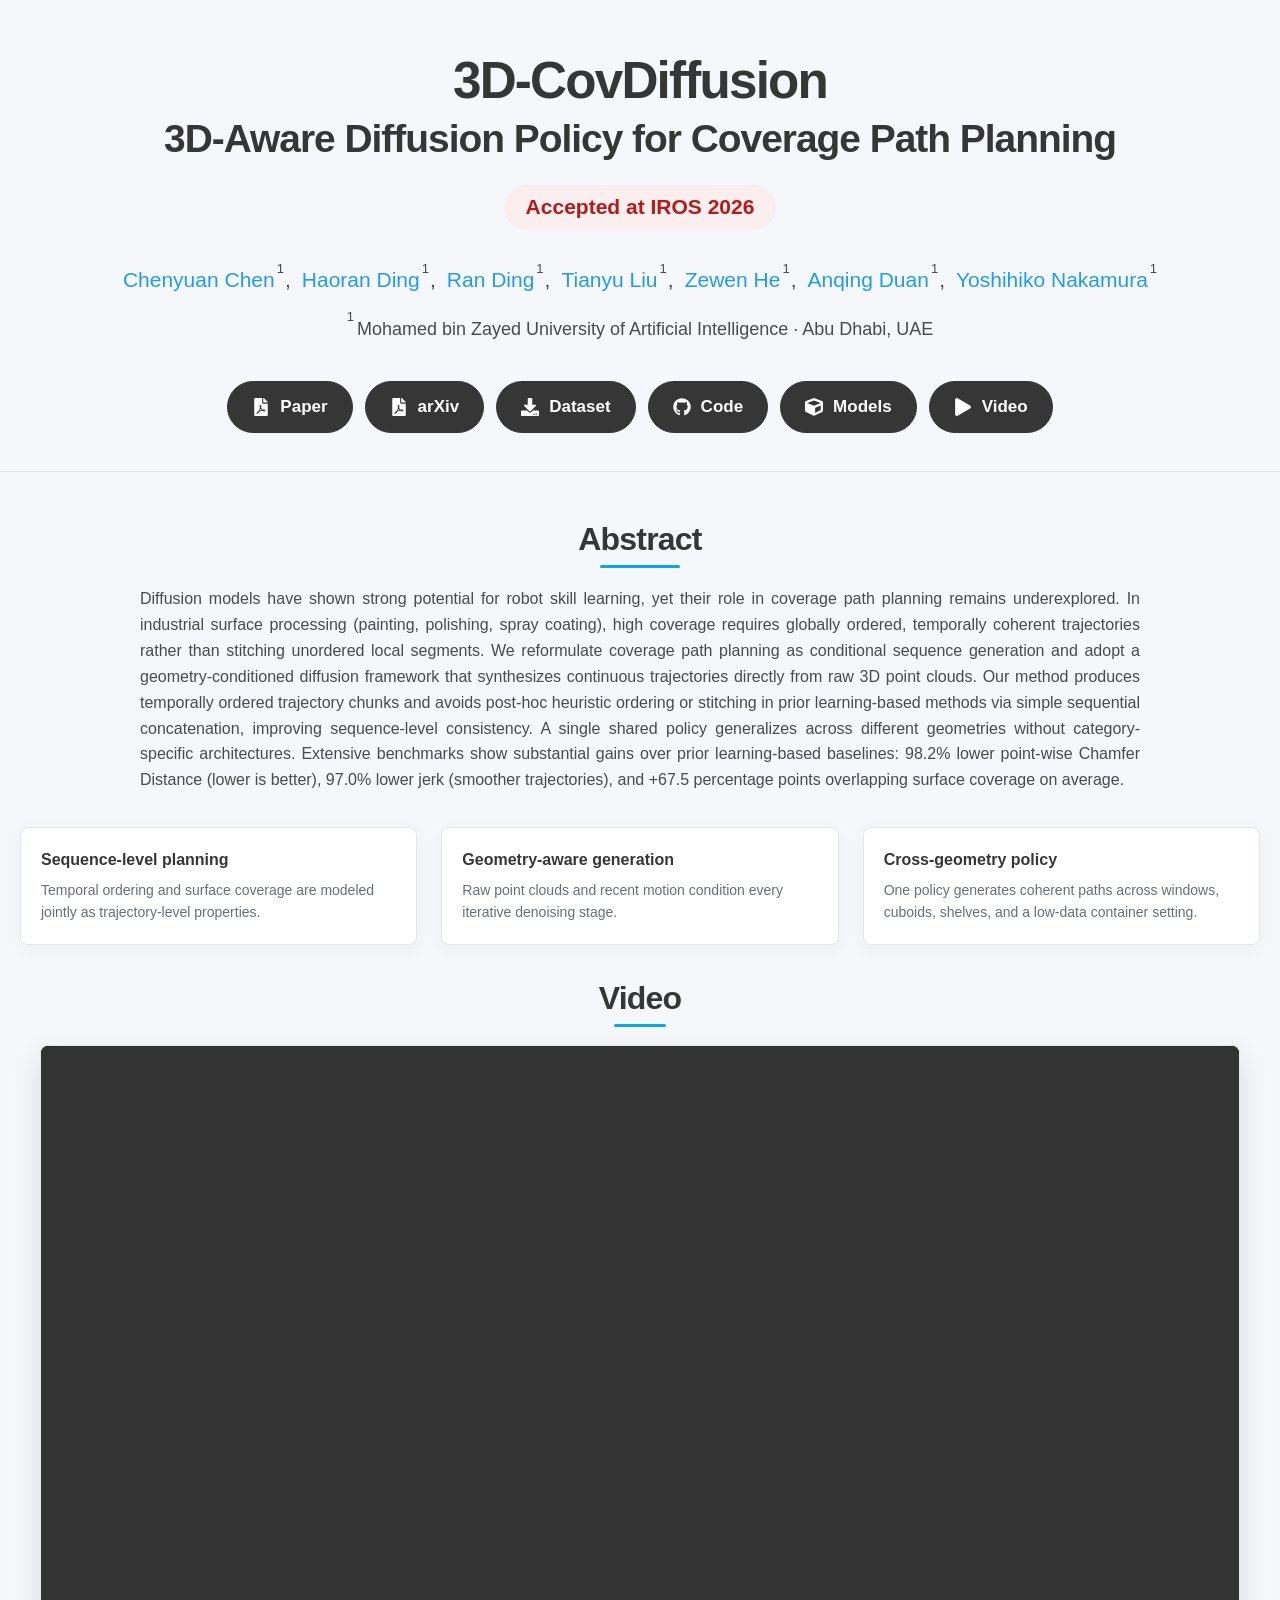
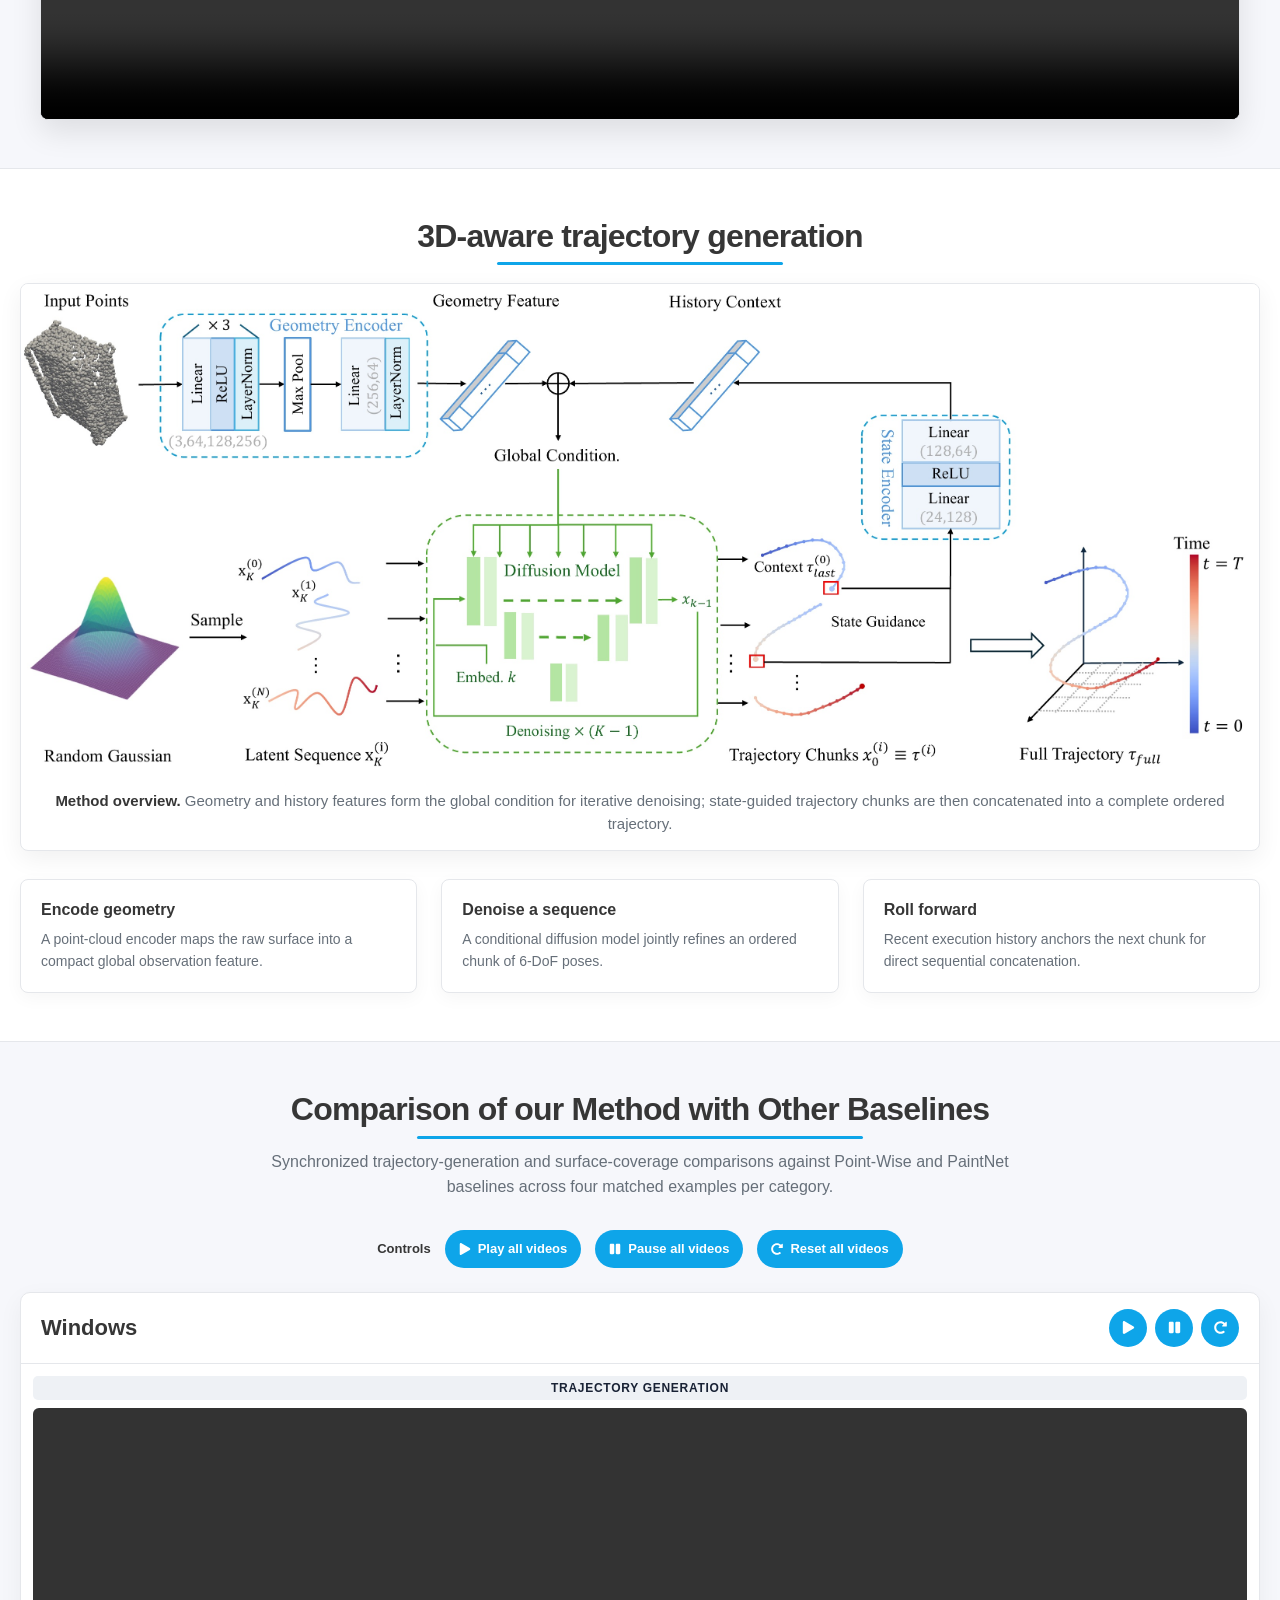
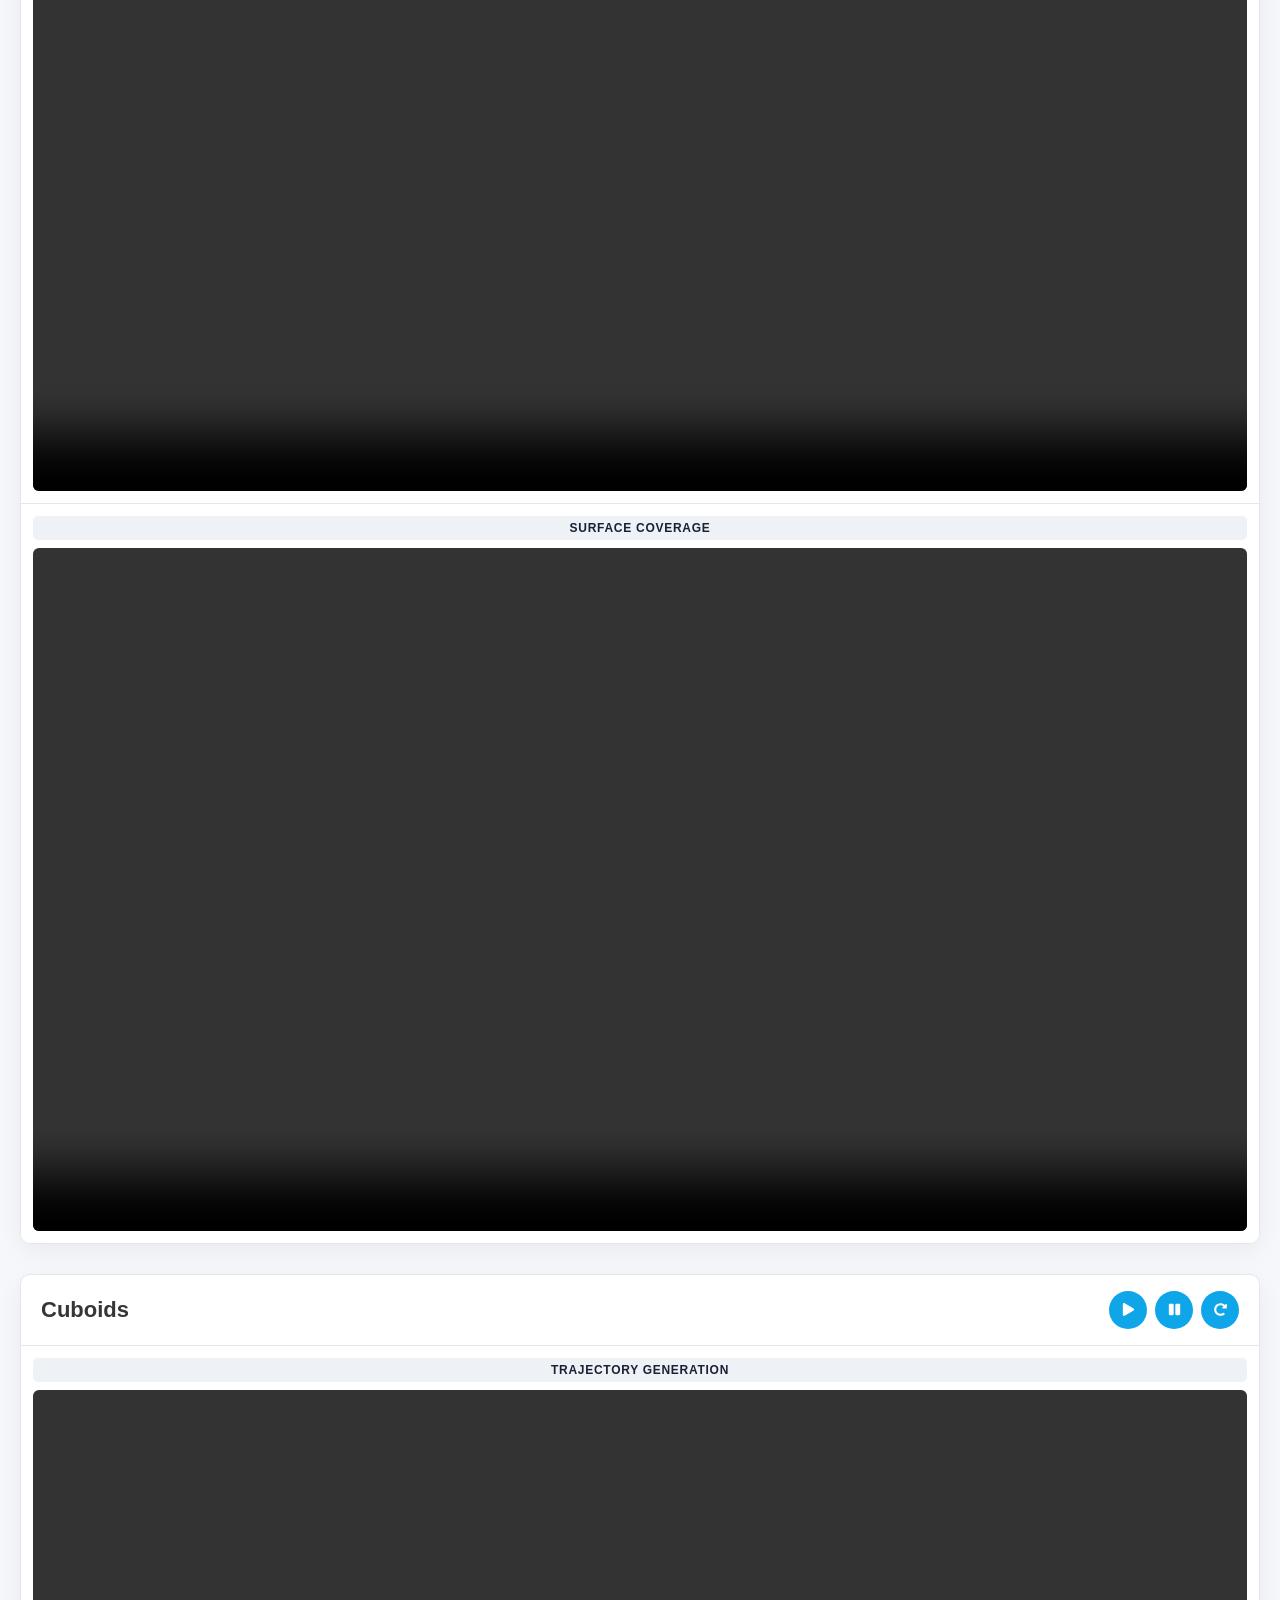
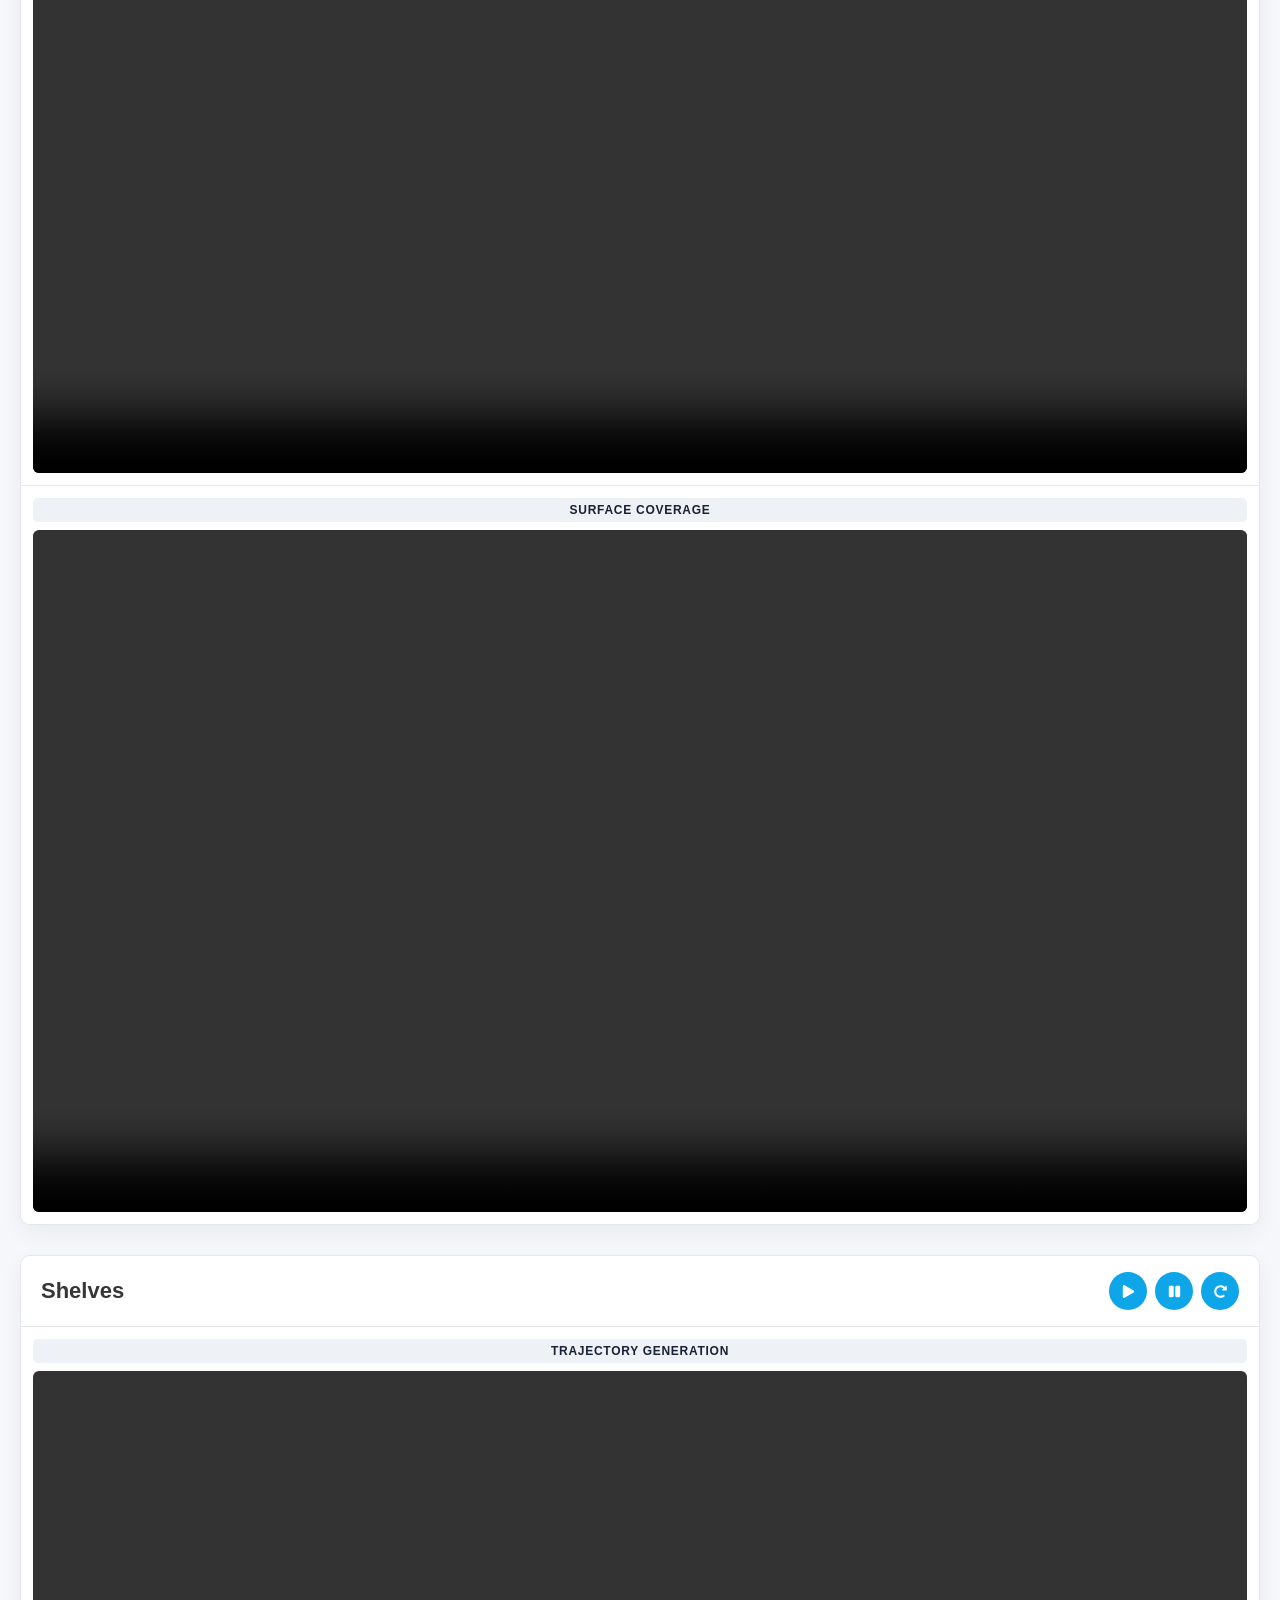
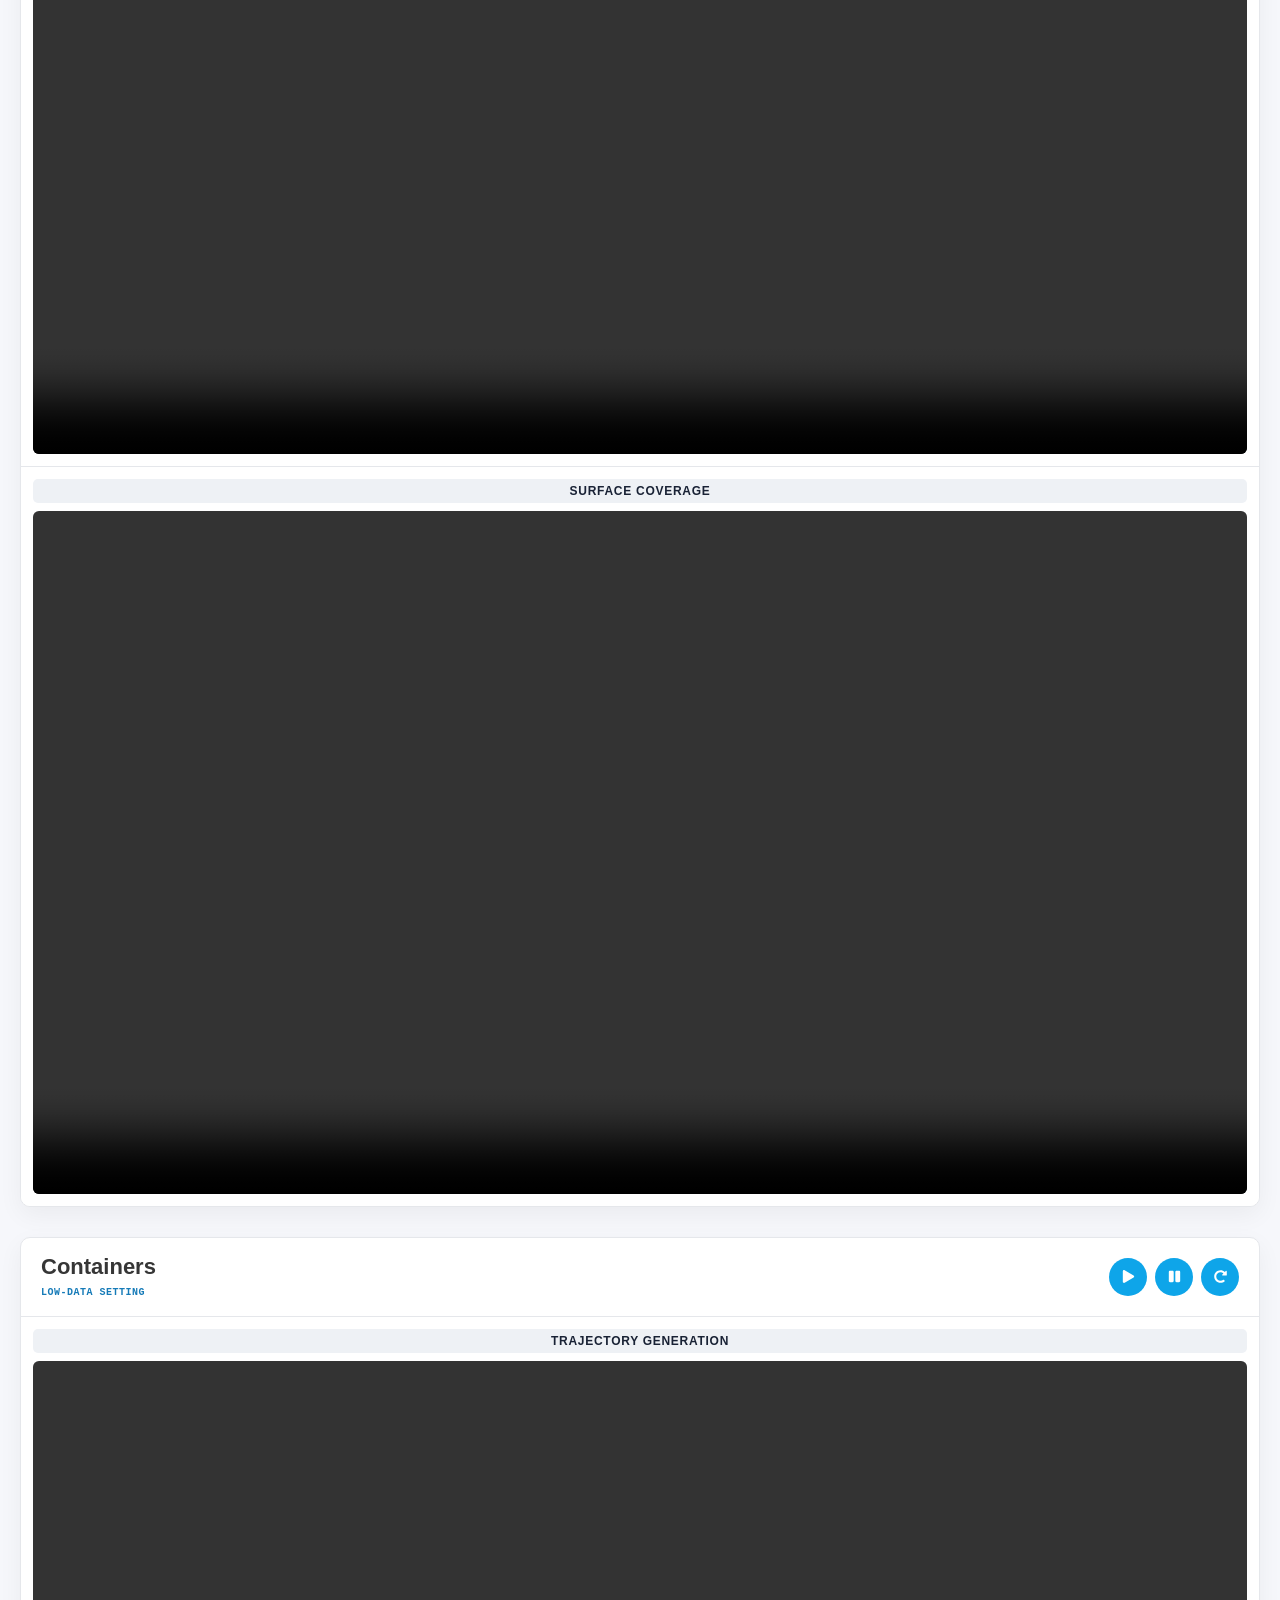
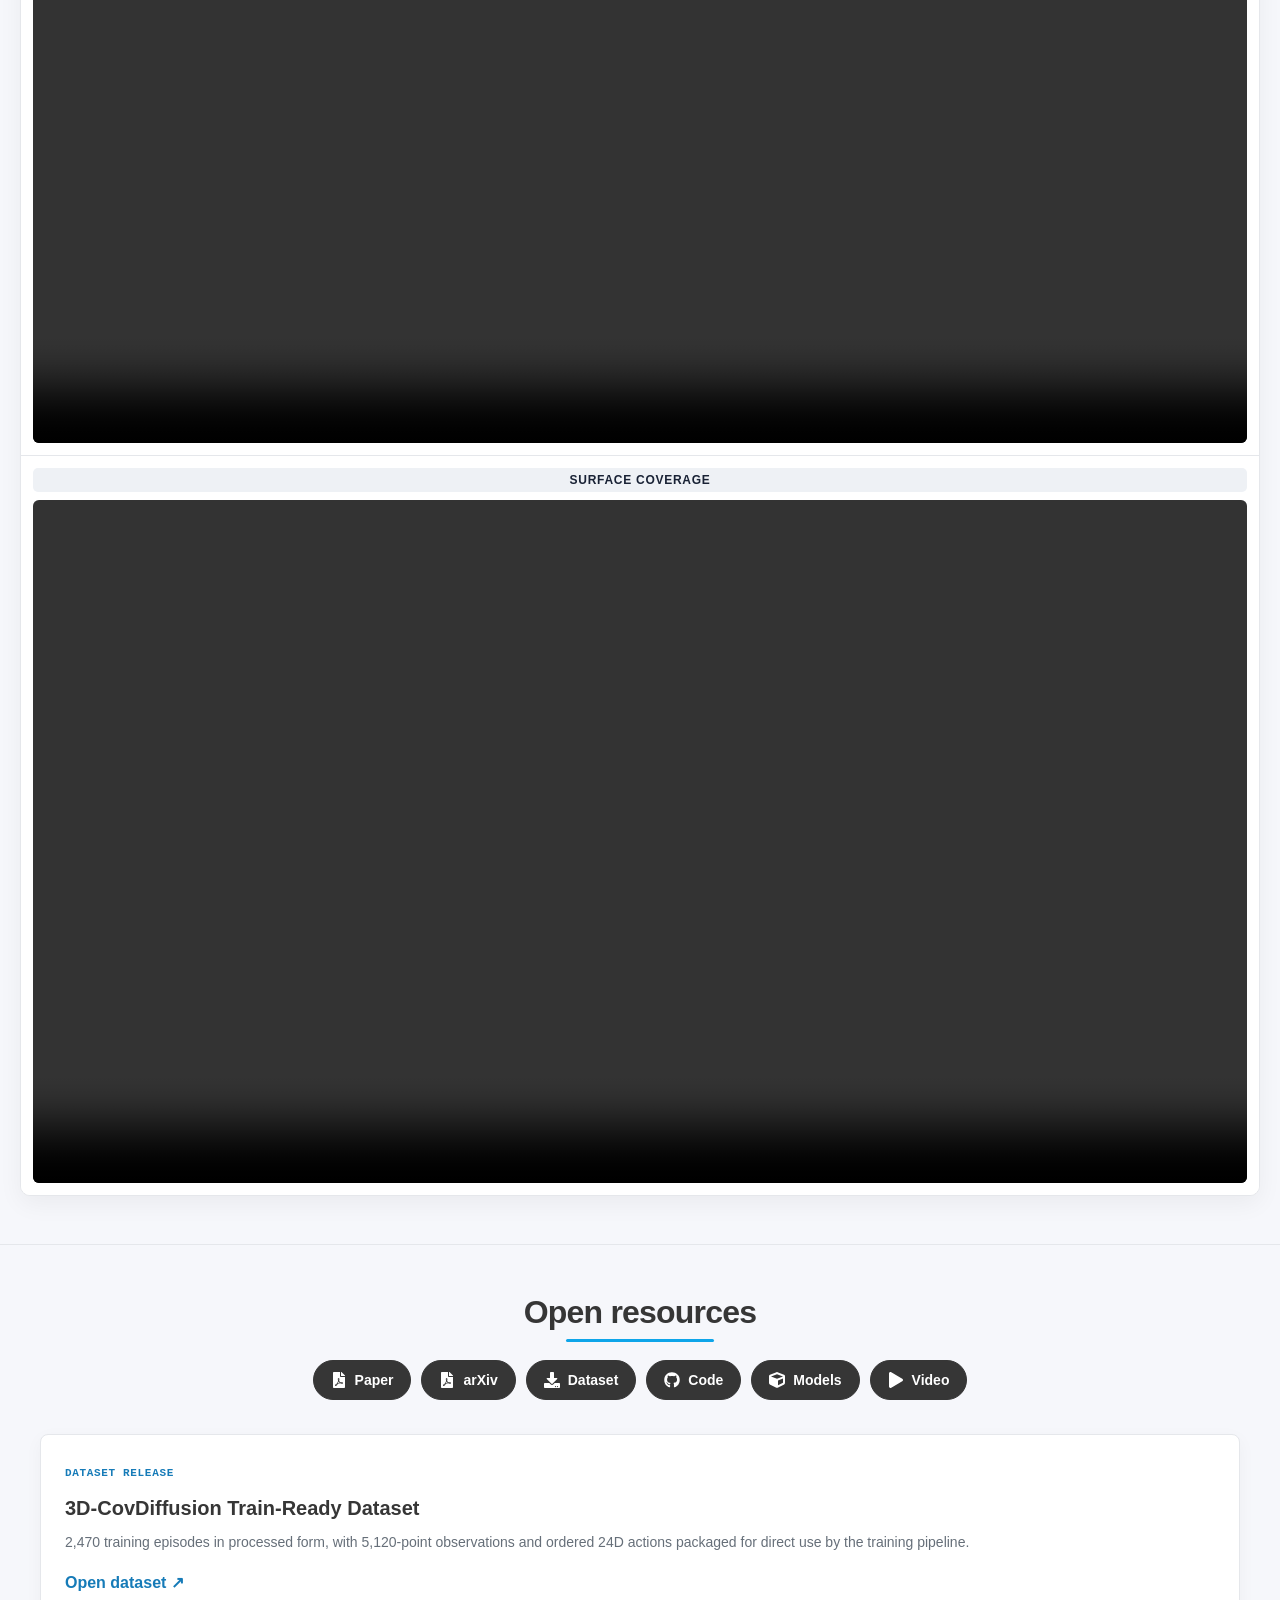
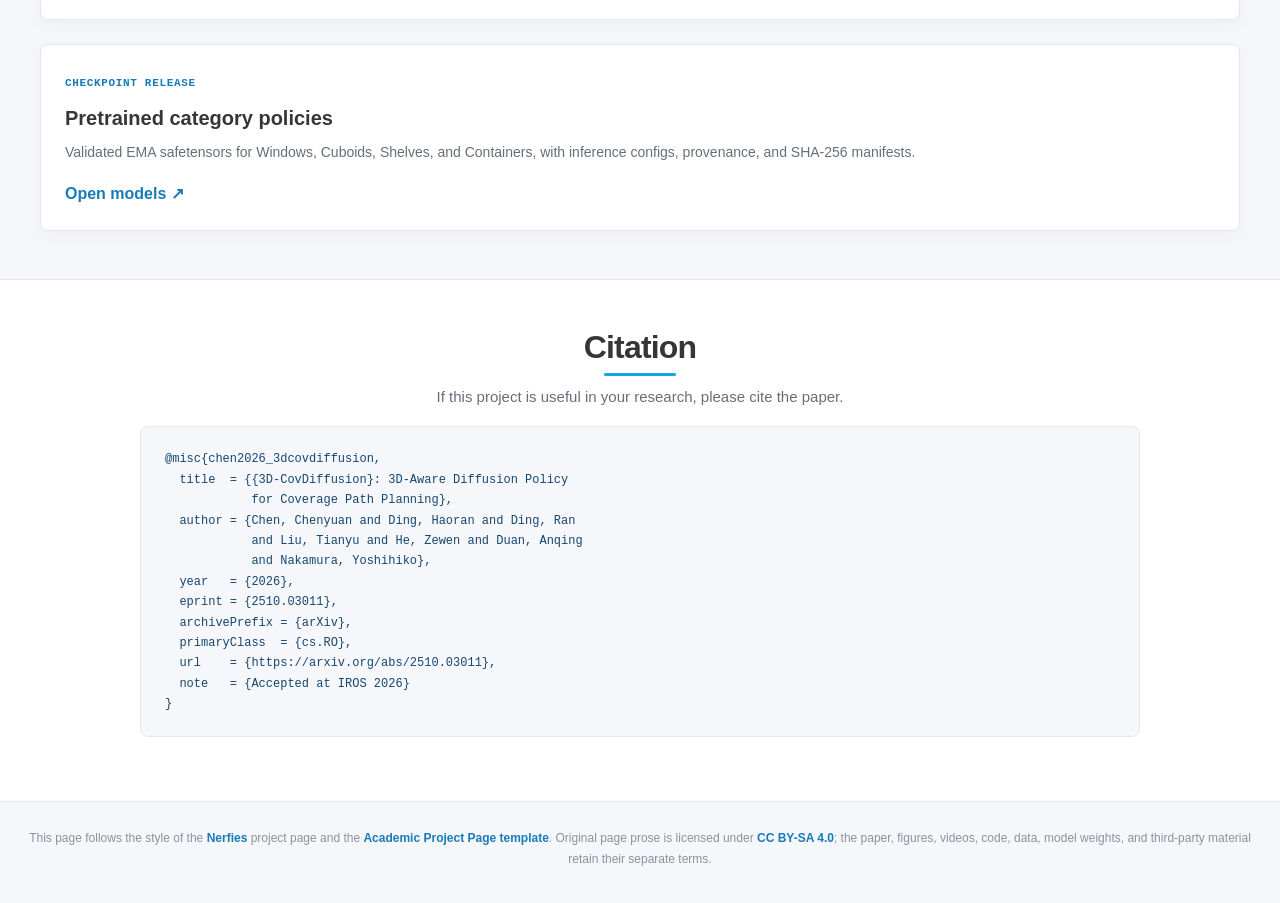
==== commit 221b158c: "Improve 3D-CovDiffusion discoverability" ====
--- a/3D-CovDiffusion/index.html
+++ b/3D-CovDiffusion/index.html
@@ -1,11 +1,15 @@
-<!DOCTYPE html><html lang="en"><head><meta charSet="utf-8"/><meta name="viewport" content="width=device-width, initial-scale=1"/><link rel="stylesheet" href="/3D-CovDiffusion/assets/index-Q_AIAqLR.css" data-rsc-css-href="/3D-CovDiffusion/assets/index-Q_AIAqLR.css" data-precedence="vite-rsc/importer-resources"/><title>3D-CovDiffusion — 3D-Aware Diffusion Policy</title><meta name="description" content="Accepted at IROS 2026. A geometry-conditioned diffusion policy for smooth, temporally ordered coverage path planning from raw 3D point clouds."/><meta name="keywords" content="3D-CovDiffusion,coverage path planning,diffusion policy,robotics,point clouds,trajectory generation,IROS 2026"/><meta name="author" content="Chenyuan Chen"/><meta name="author" content="Haoran Ding"/><meta name="author" content="Ran Ding"/><meta name="author" content="Tianyu Liu"/><meta name="author" content="Zewen He"/><meta name="author" content="Anqing Duan"/><meta name="author" content="Yoshihiko Nakamura"/><meta property="og:title" content="3D-CovDiffusion"/><meta property="og:description" content="Accepted at IROS 2026. 3D-aware diffusion for smooth, ordered coverage path planning."/><meta property="og:url" content="https://crystalccy1.github.io/3D-CovDiffusion/"/><meta property="og:type" content="website"/><meta property="og:image" content="https://crystalccy1.github.io/3D-CovDiffusion/og.png"/><meta property="og:image:width" content="1731"/><meta property="og:image:height" content="909"/><meta property="og:image:alt" content="3D-CovDiffusion project preview"/><meta name="twitter:card" content="summary_large_image"/><meta name="twitter:title" content="3D-CovDiffusion"/><meta name="twitter:description" content="Accepted at IROS 2026. 3D-aware diffusion for smooth, ordered coverage path planning."/><meta name="twitter:image" content="https://crystalccy1.github.io/3D-CovDiffusion/og.png"/><meta name="theme-color" content="#ffffff"/><meta name="color-scheme" content="light"/>
-<link rel="canonical" href="https://crystalccy1.github.io/3D-CovDiffusion/"/></head><body><div class="page-shell" id="top"><a class="skip-link" href="#abstract">Skip to abstract</a><main><section class="paper-hero content-medium" aria-labelledby="paper-title"><h1 id="paper-title"><span>3D-CovDiffusion</span><small>3D-Aware Diffusion Policy for Coverage Path Planning</small></h1><p class="venue-badge">Accepted at IROS 2026</p><div class="authors" aria-label="Authors"><span aria-label="Chenyuan Chen, affiliation 1">Chenyuan Chen<sup class="affiliation-marker" aria-hidden="true">1</sup></span><span aria-label="Haoran Ding, affiliation 1">Haoran Ding<sup class="affiliation-marker" aria-hidden="true">1</sup></span><span aria-label="Ran Ding, affiliation 1">Ran Ding<sup class="affiliation-marker" aria-hidden="true">1</sup></span><span aria-label="Tianyu Liu, affiliation 1">Tianyu Liu<sup class="affiliation-marker" aria-hidden="true">1</sup></span><span aria-label="Zewen He, affiliation 1">Zewen He<sup class="affiliation-marker" aria-hidden="true">1</sup></span><span aria-label="Anqing Duan, affiliation 1">Anqing Duan<sup class="affiliation-marker" aria-hidden="true">1</sup></span><span aria-label="Yoshihiko Nakamura, affiliation 1">Yoshihiko Nakamura<sup class="affiliation-marker" aria-hidden="true">1</sup></span></div><p class="affiliation"><sup class="affiliation-marker" aria-hidden="true">1</sup>Mohamed bin Zayed University of Artificial Intelligence · Abu Dhabi, UAE</p><div class="resource-actions" aria-label="Project resources"><a class="resource-pill" href="/3D-CovDiffusion/3d-covdiffusion-paper.pdf" aria-label="Paper: IROS 2026 paper" target="_blank" rel="noreferrer"><svg stroke="currentColor" fill="currentColor" stroke-width="0" viewBox="0 0 384 512" aria-hidden="true" data-resource-icon="paper" height="1em" width="1em" xmlns="http://www.w3.org/2000/svg"><path d="M181.9 256.1c-5-16-4.9-46.9-2-46.9 8.4 0 7.6 36.9 2 46.9zm-1.7 47.2c-7.7 20.2-17.3 43.3-28.4 62.7 18.3-7 39-17.2 62.9-21.9-12.7-9.6-24.9-23.4-34.5-40.8zM86.1 428.1c0 .8 13.2-5.4 34.9-40.2-6.7 6.3-29.1 24.5-34.9 40.2zM248 160h136v328c0 13.3-10.7 24-24 24H24c-13.3 0-24-10.7-24-24V24C0 10.7 10.7 0 24 0h200v136c0 13.2 10.8 24 24 24zm-8 171.8c-20-12.2-33.3-29-42.7-53.8 4.5-18.5 11.6-46.6 6.2-64.2-4.7-29.4-42.4-26.5-47.8-6.8-5 18.3-.4 44.1 8.1 77-11.6 27.6-28.7 64.6-40.8 85.8-.1 0-.1.1-.2.1-27.1 13.9-73.6 44.5-54.5 68 5.6 6.9 16 10 21.5 10 17.9 0 35.7-18 61.1-61.8 25.8-8.5 54.1-19.1 79-23.2 21.7 11.8 47.1 19.5 64 19.5 29.2 0 31.2-32 19.7-43.4-13.9-13.6-54.3-9.7-73.6-7.2zM377 105L279 7c-4.5-4.5-10.6-7-17-7h-6v128h128v-6.1c0-6.3-2.5-12.4-7-16.9zm-74.1 255.3c4.1-2.7-2.5-11.9-42.8-9 37.1 15.8 42.8 9 42.8 9z"></path></svg>Paper</a><a class="resource-pill" href="https://huggingface.co/datasets/ChenyuanC/3D-CovDiffusion-Train-Ready" aria-label="Dataset: Train-ready data" target="_blank" rel="noreferrer"><svg stroke="currentColor" fill="currentColor" stroke-width="0" viewBox="0 0 512 512" aria-hidden="true" data-resource-icon="dataset" height="1em" width="1em" xmlns="http://www.w3.org/2000/svg"><path d="M216 0h80c13.3 0 24 10.7 24 24v168h87.7c17.8 0 26.7 21.5 14.1 34.1L269.7 378.3c-7.5 7.5-19.8 7.5-27.3 0L90.1 226.1c-12.6-12.6-3.7-34.1 14.1-34.1H192V24c0-13.3 10.7-24 24-24zm296 376v112c0 13.3-10.7 24-24 24H24c-13.3 0-24-10.7-24-24V376c0-13.3 10.7-24 24-24h146.7l49 49c20.1 20.1 52.5 20.1 72.6 0l49-49H488c13.3 0 24 10.7 24 24zm-124 88c0-11-9-20-20-20s-20 9-20 20 9 20 20 20 20-9 20-20zm64 0c0-11-9-20-20-20s-20 9-20 20 9 20 20 20 20-9 20-20z"></path></svg>Dataset</a><a class="resource-pill" href="https://github.com/crystalccy1/3D-CovDiffusion" aria-label="Code: GitHub repository" target="_blank" rel="noreferrer"><svg stroke="currentColor" fill="currentColor" stroke-width="0" viewBox="0 0 496 512" aria-hidden="true" data-resource-icon="code" height="1em" width="1em" xmlns="http://www.w3.org/2000/svg"><path d="M165.9 397.4c0 2-2.3 3.6-5.2 3.6-3.3.3-5.6-1.3-5.6-3.6 0-2 2.3-3.6 5.2-3.6 3-.3 5.6 1.3 5.6 3.6zm-31.1-4.5c-.7 2 1.3 4.3 4.3 4.9 2.6 1 5.6 0 6.2-2s-1.3-4.3-4.3-5.2c-2.6-.7-5.5.3-6.2 2.3zm44.2-1.7c-2.9.7-4.9 2.6-4.6 4.9.3 2 2.9 3.3 5.9 2.6 2.9-.7 4.9-2.6 4.6-4.6-.3-1.9-3-3.2-5.9-2.9zM244.8 8C106.1 8 0 113.3 0 252c0 110.9 69.8 205.8 169.5 239.2 12.8 2.3 17.3-5.6 17.3-12.1 0-6.2-.3-40.4-.3-61.4 0 0-70 15-84.7-29.8 0 0-11.4-29.1-27.8-36.6 0 0-22.9-15.7 1.6-15.4 0 0 24.9 2 38.6 25.8 21.9 38.6 58.6 27.5 72.9 20.9 2.3-16 8.8-27.1 16-33.7-55.9-6.2-112.3-14.3-112.3-110.5 0-27.5 7.6-41.3 23.6-58.9-2.6-6.5-11.1-33.3 2.6-67.9 20.9-6.5 69 27 69 27 20-5.6 41.5-8.5 62.8-8.5s42.8 2.9 62.8 8.5c0 0 48.1-33.6 69-27 13.7 34.7 5.2 61.4 2.6 67.9 16 17.7 25.8 31.5 25.8 58.9 0 96.5-58.9 104.2-114.8 110.5 9.2 7.9 17 22.9 17 46.4 0 33.7-.3 75.4-.3 83.6 0 6.5 4.6 14.4 17.3 12.1C428.2 457.8 496 362.9 496 252 496 113.3 383.5 8 244.8 8zM97.2 352.9c-1.3 1-1 3.3.7 5.2 1.6 1.6 3.9 2.3 5.2 1 1.3-1 1-3.3-.7-5.2-1.6-1.6-3.9-2.3-5.2-1zm-10.8-8.1c-.7 1.3.3 2.9 2.3 3.9 1.6 1 3.6.7 4.3-.7.7-1.3-.3-2.9-2.3-3.9-2-.6-3.6-.3-4.3.7zm32.4 35.6c-1.6 1.3-1 4.3 1.3 6.2 2.3 2.3 5.2 2.6 6.5 1 1.3-1.3.7-4.3-1.3-6.2-2.2-2.3-5.2-2.6-6.5-1zm-11.4-14.7c-1.6 1-1.6 3.6 0 5.9 1.6 2.3 4.3 3.3 5.6 2.3 1.6-1.3 1.6-3.9 0-6.2-1.4-2.3-4-3.3-5.6-2z"></path></svg>Code</a><a class="resource-pill" href="https://huggingface.co/ChenyuanC/3D-CovDiffusion" aria-label="Models: EMA checkpoints" target="_blank" rel="noreferrer"><svg stroke="currentColor" fill="currentColor" stroke-width="0" viewBox="0 0 512 512" aria-hidden="true" data-resource-icon="models" height="1em" width="1em" xmlns="http://www.w3.org/2000/svg"><path d="M239.1 6.3l-208 78c-18.7 7-31.1 25-31.1 45v225.1c0 18.2 10.3 34.8 26.5 42.9l208 104c13.5 6.8 29.4 6.8 42.9 0l208-104c16.3-8.1 26.5-24.8 26.5-42.9V129.3c0-20-12.4-37.9-31.1-44.9l-208-78C262 2.2 250 2.2 239.1 6.3zM256 68.4l192 72v1.1l-192 78-192-78v-1.1l192-72zm32 356V275.5l160-65v133.9l-160 80z"></path></svg>Models</a><a class="resource-pill" href="#videos" aria-label="Video: Project demo"><svg stroke="currentColor" fill="currentColor" stroke-width="0" viewBox="0 0 448 512" aria-hidden="true" data-resource-icon="video" height="1em" width="1em" xmlns="http://www.w3.org/2000/svg"><path d="M424.4 214.7L72.4 6.6C43.8-10.3 0 6.1 0 47.9V464c0 37.5 40.7 60.1 72.4 41.3l352-208c31.4-18.5 31.5-64.1 0-82.6z"></path></svg>Video</a></div></section><section class="paper-section section-tint" id="abstract"><div class="content-narrow"><header class="section-heading"><h2>Abstract</h2></header><div class="abstract-copy"><p>Diffusion models have shown strong potential for robot skill learning, yet their role in coverage path planning remains underexplored. In industrial surface processing (painting, polishing, spray coating), high coverage requires globally ordered, temporally coherent trajectories rather than stitching unordered local segments. We reformulate coverage path planning as conditional sequence generation and adopt a geometry-conditioned diffusion framework that synthesizes continuous trajectories directly from raw 3D point clouds. Our method, <strong class="abstract-method-name">3D-CovDiffusion</strong>, produces temporally ordered trajectory chunks and avoids post-hoc heuristic ordering or stitching in prior learning-based methods via simple sequential concatenation, improving sequence-level consistency. A single shared policy generalizes across different geometries without category-specific architectures. Extensive benchmarks show substantial gains over prior learning-based baselines: 98.2% lower point-wise Chamfer Distance (lower is better), 97.0% lower jerk (smoother trajectories), and +67.5 percentage points overlapping surface coverage on average.</p></div></div><div class="contribution-grid content-wide" aria-label="Contributions"><article><h3>Sequence-level planning</h3><p>Temporal ordering and surface coverage are modeled jointly as trajectory-level properties.</p></article><article><h3>Geometry-aware generation</h3><p>Raw point clouds and recent motion condition every iterative denoising stage.</p></article><article><h3>Cross-geometry policy</h3><p>One policy generates coherent paths across windows, cuboids, shelves, and a low-data container setting.</p></article></div><div class="content-medium overview-video" id="videos" aria-label="Project video"><header class="section-heading"><h2>Video</h2></header><video class="primary-video" autoPlay="" controls="" loop="" muted="" playsInline="" preload="auto"><source src="/3D-CovDiffusion/media/3d-covdiffusion-demo.mp4?v=20260802-faststart" type="video/mp4"/>Your browser does not support embedded video.</video></div></section><section class="paper-section" id="method"><div class="content-wide"><header class="section-heading"><h2>3D-aware trajectory generation</h2></header><figure class="research-figure figure-card result-figure"><img src="/3D-CovDiffusion/media/method.jpg" alt="Final 3D-CovDiffusion architecture with a geometry encoder, history context, state guidance, iterative diffusion, and sequential trajectory chunks" width="3185" height="1268" loading="lazy"/><figcaption><strong>Method overview.</strong> Geometry and history features form the global condition for iterative denoising; state-guided trajectory chunks are then concatenated into a complete ordered trajectory.</figcaption></figure><div class="method-notes"><article><h3>Encode geometry</h3><p>A point-cloud encoder maps the raw surface into a compact global observation feature.</p></article><article><h3>Denoise a sequence</h3><p>A conditional diffusion model jointly refines an ordered chunk of 6-DoF poses.</p></article><article><h3>Roll forward</h3><p>Recent execution history anchors the next chunk for direct sequential concatenation.</p></article></div></div></section><section class="paper-section section-tint" id="category-videos"><div class="content-wide"><header class="section-heading"><h2>Comparison of our Method with Other Baselines</h2></header><p class="section-intro">Synchronized trajectory-generation and surface-coverage comparisons against Point-Wise and PaintNet baselines across four matched examples per category.</p><div class="comparison-showcase"><div class="comparison-global-controls" aria-label="Control all comparison videos"><strong>Controls</strong><button type="button" data-video-action="play"><svg stroke="currentColor" fill="currentColor" stroke-width="0" viewBox="0 0 448 512" aria-hidden="true" height="1em" width="1em" xmlns="http://www.w3.org/2000/svg"><path d="M424.4 214.7L72.4 6.6C43.8-10.3 0 6.1 0 47.9V464c0 37.5 40.7 60.1 72.4 41.3l352-208c31.4-18.5 31.5-64.1 0-82.6z"></path></svg>Play all videos</button><button type="button" data-video-action="pause"><svg stroke="currentColor" fill="currentColor" stroke-width="0" viewBox="0 0 448 512" aria-hidden="true" height="1em" width="1em" xmlns="http://www.w3.org/2000/svg"><path d="M144 479H48c-26.5 0-48-21.5-48-48V79c0-26.5 21.5-48 48-48h96c26.5 0 48 21.5 48 48v352c0 26.5-21.5 48-48 48zm304-48V79c0-26.5-21.5-48-48-48h-96c-26.5 0-48 21.5-48 48v352c0 26.5 21.5 48 48 48h96c26.5 0 48-21.5 48-48z"></path></svg>Pause all videos</button><button type="button" data-video-action="reset"><svg stroke="currentColor" fill="currentColor" stroke-width="0" viewBox="0 0 512 512" aria-hidden="true" height="1em" width="1em" xmlns="http://www.w3.org/2000/svg"><path d="M256.455 8c66.269.119 126.437 26.233 170.859 68.685l35.715-35.715C478.149 25.851 504 36.559 504 57.941V192c0 13.255-10.745 24-24 24H345.941c-21.382 0-32.09-25.851-16.971-40.971l41.75-41.75c-30.864-28.899-70.801-44.907-113.23-45.273-92.398-.798-170.283 73.977-169.484 169.442C88.764 348.009 162.184 424 256 424c41.127 0 79.997-14.678 110.629-41.556 4.743-4.161 11.906-3.908 16.368.553l39.662 39.662c4.872 4.872 4.631 12.815-.482 17.433C378.202 479.813 319.926 504 256 504 119.034 504 8.001 392.967 8 256.002 7.999 119.193 119.646 7.755 256.455 8z"></path></svg>Reset all videos</button></div><div class="comparison-category-list"><article class="comparison-category"><header class="comparison-category-header"><div><h3>Windows</h3></div><div class="comparison-row-controls" aria-label="Control Windows videos"><button type="button" data-video-action="play" data-video-category="windows" aria-label="Play Windows videos" title="Play Windows videos"><svg stroke="currentColor" fill="currentColor" stroke-width="0" viewBox="0 0 448 512" aria-hidden="true" height="1em" width="1em" xmlns="http://www.w3.org/2000/svg"><path d="M424.4 214.7L72.4 6.6C43.8-10.3 0 6.1 0 47.9V464c0 37.5 40.7 60.1 72.4 41.3l352-208c31.4-18.5 31.5-64.1 0-82.6z"></path></svg></button><button type="button" data-video-action="pause" data-video-category="windows" aria-label="Pause Windows videos" title="Pause Windows videos"><svg stroke="currentColor" fill="currentColor" stroke-width="0" viewBox="0 0 448 512" aria-hidden="true" height="1em" width="1em" xmlns="http://www.w3.org/2000/svg"><path d="M144 479H48c-26.5 0-48-21.5-48-48V79c0-26.5 21.5-48 48-48h96c26.5 0 48 21.5 48 48v352c0 26.5-21.5 48-48 48zm304-48V79c0-26.5-21.5-48-48-48h-96c-26.5 0-48 21.5-48 48v352c0 26.5 21.5 48 48 48h96c26.5 0 48-21.5 48-48z"></path></svg></button><button type="button" data-video-action="reset" data-video-category="windows" aria-label="Reset Windows videos" title="Reset Windows videos"><svg stroke="currentColor" fill="currentColor" stroke-width="0" viewBox="0 0 512 512" aria-hidden="true" height="1em" width="1em" xmlns="http://www.w3.org/2000/svg"><path d="M256.455 8c66.269.119 126.437 26.233 170.859 68.685l35.715-35.715C478.149 25.851 504 36.559 504 57.941V192c0 13.255-10.745 24-24 24H345.941c-21.382 0-32.09-25.851-16.971-40.971l41.75-41.75c-30.864-28.899-70.801-44.907-113.23-45.273-92.398-.798-170.283 73.977-169.484 169.442C88.764 348.009 162.184 424 256 424c41.127 0 79.997-14.678 110.629-41.556 4.743-4.161 11.906-3.908 16.368.553l39.662 39.662c4.872 4.872 4.631 12.815-.482 17.433C378.202 479.813 319.926 504 256 504 119.034 504 8.001 392.967 8 256.002 7.999 119.193 119.646 7.755 256.455 8z"></path></svg></button></div></header><div class="comparison-video-grid"><div class="comparison-video-panel"><p>Trajectory Generation</p><video autoPlay="" controls="" loop="" muted="" playsInline="" preload="auto" data-video-category="windows" aria-label="Windows trajectory generation baseline comparison"><source src="/3D-CovDiffusion/media/comparisons/comparison_windows-v2.mp4?v=3d-covdiffusion-20260726" type="video/mp4"/>Your browser does not support embedded video.</video></div><div class="comparison-video-panel"><p>Surface Coverage</p><video autoPlay="" controls="" loop="" muted="" playsInline="" preload="auto" data-video-category="windows" aria-label="Windows surface coverage baseline comparison"><source src="/3D-CovDiffusion/media/comparisons/coverage_windows-v2.mp4?v=3d-covdiffusion-20260726" type="video/mp4"/>Your browser does not support embedded video.</video></div></div></article><article class="comparison-category"><header class="comparison-category-header"><div><h3>Cuboids</h3></div><div class="comparison-row-controls" aria-label="Control Cuboids videos"><button type="button" data-video-action="play" data-video-category="cuboids" aria-label="Play Cuboids videos" title="Play Cuboids videos"><svg stroke="currentColor" fill="currentColor" stroke-width="0" viewBox="0 0 448 512" aria-hidden="true" height="1em" width="1em" xmlns="http://www.w3.org/2000/svg"><path d="M424.4 214.7L72.4 6.6C43.8-10.3 0 6.1 0 47.9V464c0 37.5 40.7 60.1 72.4 41.3l352-208c31.4-18.5 31.5-64.1 0-82.6z"></path></svg></button><button type="button" data-video-action="pause" data-video-category="cuboids" aria-label="Pause Cuboids videos" title="Pause Cuboids videos"><svg stroke="currentColor" fill="currentColor" stroke-width="0" viewBox="0 0 448 512" aria-hidden="true" height="1em" width="1em" xmlns="http://www.w3.org/2000/svg"><path d="M144 479H48c-26.5 0-48-21.5-48-48V79c0-26.5 21.5-48 48-48h96c26.5 0 48 21.5 48 48v352c0 26.5-21.5 48-48 48zm304-48V79c0-26.5-21.5-48-48-48h-96c-26.5 0-48 21.5-48 48v352c0 26.5 21.5 48 48 48h96c26.5 0 48-21.5 48-48z"></path></svg></button><button type="button" data-video-action="reset" data-video-category="cuboids" aria-label="Reset Cuboids videos" title="Reset Cuboids videos"><svg stroke="currentColor" fill="currentColor" stroke-width="0" viewBox="0 0 512 512" aria-hidden="true" height="1em" width="1em" xmlns="http://www.w3.org/2000/svg"><path d="M256.455 8c66.269.119 126.437 26.233 170.859 68.685l35.715-35.715C478.149 25.851 504 36.559 504 57.941V192c0 13.255-10.745 24-24 24H345.941c-21.382 0-32.09-25.851-16.971-40.971l41.75-41.75c-30.864-28.899-70.801-44.907-113.23-45.273-92.398-.798-170.283 73.977-169.484 169.442C88.764 348.009 162.184 424 256 424c41.127 0 79.997-14.678 110.629-41.556 4.743-4.161 11.906-3.908 16.368.553l39.662 39.662c4.872 4.872 4.631 12.815-.482 17.433C378.202 479.813 319.926 504 256 504 119.034 504 8.001 392.967 8 256.002 7.999 119.193 119.646 7.755 256.455 8z"></path></svg></button></div></header><div class="comparison-video-grid"><div class="comparison-video-panel"><p>Trajectory Generation</p><video autoPlay="" controls="" loop="" muted="" playsInline="" preload="auto" data-video-category="cuboids" aria-label="Cuboids trajectory generation baseline comparison"><source src="/3D-CovDiffusion/media/comparisons/comparison_cuboids-v2.mp4?v=3d-covdiffusion-20260726" type="video/mp4"/>Your browser does not support embedded video.</video></div><div class="comparison-video-panel"><p>Surface Coverage</p><video autoPlay="" controls="" loop="" muted="" playsInline="" preload="auto" data-video-category="cuboids" aria-label="Cuboids surface coverage baseline comparison"><source src="/3D-CovDiffusion/media/comparisons/coverage_cuboids-v2.mp4?v=3d-covdiffusion-20260726" type="video/mp4"/>Your browser does not support embedded video.</video></div></div></article><article class="comparison-category"><header class="comparison-category-header"><div><h3>Shelves</h3></div><div class="comparison-row-controls" aria-label="Control Shelves videos"><button type="button" data-video-action="play" data-video-category="shelves" aria-label="Play Shelves videos" title="Play Shelves videos"><svg stroke="currentColor" fill="currentColor" stroke-width="0" viewBox="0 0 448 512" aria-hidden="true" height="1em" width="1em" xmlns="http://www.w3.org/2000/svg"><path d="M424.4 214.7L72.4 6.6C43.8-10.3 0 6.1 0 47.9V464c0 37.5 40.7 60.1 72.4 41.3l352-208c31.4-18.5 31.5-64.1 0-82.6z"></path></svg></button><button type="button" data-video-action="pause" data-video-category="shelves" aria-label="Pause Shelves videos" title="Pause Shelves videos"><svg stroke="currentColor" fill="currentColor" stroke-width="0" viewBox="0 0 448 512" aria-hidden="true" height="1em" width="1em" xmlns="http://www.w3.org/2000/svg"><path d="M144 479H48c-26.5 0-48-21.5-48-48V79c0-26.5 21.5-48 48-48h96c26.5 0 48 21.5 48 48v352c0 26.5-21.5 48-48 48zm304-48V79c0-26.5-21.5-48-48-48h-96c-26.5 0-48 21.5-48 48v352c0 26.5 21.5 48 48 48h96c26.5 0 48-21.5 48-48z"></path></svg></button><button type="button" data-video-action="reset" data-video-category="shelves" aria-label="Reset Shelves videos" title="Reset Shelves videos"><svg stroke="currentColor" fill="currentColor" stroke-width="0" viewBox="0 0 512 512" aria-hidden="true" height="1em" width="1em" xmlns="http://www.w3.org/2000/svg"><path d="M256.455 8c66.269.119 126.437 26.233 170.859 68.685l35.715-35.715C478.149 25.851 504 36.559 504 57.941V192c0 13.255-10.745 24-24 24H345.941c-21.382 0-32.09-25.851-16.971-40.971l41.75-41.75c-30.864-28.899-70.801-44.907-113.23-45.273-92.398-.798-170.283 73.977-169.484 169.442C88.764 348.009 162.184 424 256 424c41.127 0 79.997-14.678 110.629-41.556 4.743-4.161 11.906-3.908 16.368.553l39.662 39.662c4.872 4.872 4.631 12.815-.482 17.433C378.202 479.813 319.926 504 256 504 119.034 504 8.001 392.967 8 256.002 7.999 119.193 119.646 7.755 256.455 8z"></path></svg></button></div></header><div class="comparison-video-grid"><div class="comparison-video-panel"><p>Trajectory Generation</p><video autoPlay="" controls="" loop="" muted="" playsInline="" preload="auto" data-video-category="shelves" aria-label="Shelves trajectory generation baseline comparison"><source src="/3D-CovDiffusion/media/comparisons/comparison_shelves-v2.mp4?v=3d-covdiffusion-20260726" type="video/mp4"/>Your browser does not support embedded video.</video></div><div class="comparison-video-panel"><p>Surface Coverage</p><video autoPlay="" controls="" loop="" muted="" playsInline="" preload="auto" data-video-category="shelves" aria-label="Shelves surface coverage baseline comparison"><source src="/3D-CovDiffusion/media/comparisons/coverage_shelves-v2.mp4?v=3d-covdiffusion-20260726" type="video/mp4"/>Your browser does not support embedded video.</video></div></div></article><article class="comparison-category"><header class="comparison-category-header"><div><h3>Containers</h3><span>Low-data setting</span></div><div class="comparison-row-controls" aria-label="Control Containers videos"><button type="button" data-video-action="play" data-video-category="containers" aria-label="Play Containers videos" title="Play Containers videos"><svg stroke="currentColor" fill="currentColor" stroke-width="0" viewBox="0 0 448 512" aria-hidden="true" height="1em" width="1em" xmlns="http://www.w3.org/2000/svg"><path d="M424.4 214.7L72.4 6.6C43.8-10.3 0 6.1 0 47.9V464c0 37.5 40.7 60.1 72.4 41.3l352-208c31.4-18.5 31.5-64.1 0-82.6z"></path></svg></button><button type="button" data-video-action="pause" data-video-category="containers" aria-label="Pause Containers videos" title="Pause Containers videos"><svg stroke="currentColor" fill="currentColor" stroke-width="0" viewBox="0 0 448 512" aria-hidden="true" height="1em" width="1em" xmlns="http://www.w3.org/2000/svg"><path d="M144 479H48c-26.5 0-48-21.5-48-48V79c0-26.5 21.5-48 48-48h96c26.5 0 48 21.5 48 48v352c0 26.5-21.5 48-48 48zm304-48V79c0-26.5-21.5-48-48-48h-96c-26.5 0-48 21.5-48 48v352c0 26.5 21.5 48 48 48h96c26.5 0 48-21.5 48-48z"></path></svg></button><button type="button" data-video-action="reset" data-video-category="containers" aria-label="Reset Containers videos" title="Reset Containers videos"><svg stroke="currentColor" fill="currentColor" stroke-width="0" viewBox="0 0 512 512" aria-hidden="true" height="1em" width="1em" xmlns="http://www.w3.org/2000/svg"><path d="M256.455 8c66.269.119 126.437 26.233 170.859 68.685l35.715-35.715C478.149 25.851 504 36.559 504 57.941V192c0 13.255-10.745 24-24 24H345.941c-21.382 0-32.09-25.851-16.971-40.971l41.75-41.75c-30.864-28.899-70.801-44.907-113.23-45.273-92.398-.798-170.283 73.977-169.484 169.442C88.764 348.009 162.184 424 256 424c41.127 0 79.997-14.678 110.629-41.556 4.743-4.161 11.906-3.908 16.368.553l39.662 39.662c4.872 4.872 4.631 12.815-.482 17.433C378.202 479.813 319.926 504 256 504 119.034 504 8.001 392.967 8 256.002 7.999 119.193 119.646 7.755 256.455 8z"></path></svg></button></div></header><div class="comparison-video-grid"><div class="comparison-video-panel"><p>Trajectory Generation</p><video autoPlay="" controls="" loop="" muted="" playsInline="" preload="auto" data-video-category="containers" aria-label="Containers trajectory generation baseline comparison"><source src="/3D-CovDiffusion/media/comparisons/comparison_containers-v2.mp4?v=3d-covdiffusion-20260726" type="video/mp4"/>Your browser does not support embedded video.</video></div><div class="comparison-video-panel"><p>Surface Coverage</p><video autoPlay="" controls="" loop="" muted="" playsInline="" preload="auto" data-video-category="containers" aria-label="Containers surface coverage baseline comparison"><source src="/3D-CovDiffusion/media/comparisons/coverage_containers-v2.mp4?v=3d-covdiffusion-20260726" type="video/mp4"/>Your browser does not support embedded video.</video></div></div></article></div></div></div></section><section class="paper-section section-tint" id="resources"><div class="content-wide"><header class="section-heading"><h2>Open resources</h2></header><div class="resource-actions resource-actions-compact" aria-label="Project resources"><a class="resource-pill" href="/3D-CovDiffusion/3d-covdiffusion-paper.pdf" aria-label="Paper: IROS 2026 paper" target="_blank" rel="noreferrer"><svg stroke="currentColor" fill="currentColor" stroke-width="0" viewBox="0 0 384 512" aria-hidden="true" data-resource-icon="paper" height="1em" width="1em" xmlns="http://www.w3.org/2000/svg"><path d="M181.9 256.1c-5-16-4.9-46.9-2-46.9 8.4 0 7.6 36.9 2 46.9zm-1.7 47.2c-7.7 20.2-17.3 43.3-28.4 62.7 18.3-7 39-17.2 62.9-21.9-12.7-9.6-24.9-23.4-34.5-40.8zM86.1 428.1c0 .8 13.2-5.4 34.9-40.2-6.7 6.3-29.1 24.5-34.9 40.2zM248 160h136v328c0 13.3-10.7 24-24 24H24c-13.3 0-24-10.7-24-24V24C0 10.7 10.7 0 24 0h200v136c0 13.2 10.8 24 24 24zm-8 171.8c-20-12.2-33.3-29-42.7-53.8 4.5-18.5 11.6-46.6 6.2-64.2-4.7-29.4-42.4-26.5-47.8-6.8-5 18.3-.4 44.1 8.1 77-11.6 27.6-28.7 64.6-40.8 85.8-.1 0-.1.1-.2.1-27.1 13.9-73.6 44.5-54.5 68 5.6 6.9 16 10 21.5 10 17.9 0 35.7-18 61.1-61.8 25.8-8.5 54.1-19.1 79-23.2 21.7 11.8 47.1 19.5 64 19.5 29.2 0 31.2-32 19.7-43.4-13.9-13.6-54.3-9.7-73.6-7.2zM377 105L279 7c-4.5-4.5-10.6-7-17-7h-6v128h128v-6.1c0-6.3-2.5-12.4-7-16.9zm-74.1 255.3c4.1-2.7-2.5-11.9-42.8-9 37.1 15.8 42.8 9 42.8 9z"></path></svg>Paper</a><a class="resource-pill" href="https://huggingface.co/datasets/ChenyuanC/3D-CovDiffusion-Train-Ready" aria-label="Dataset: Train-ready data" target="_blank" rel="noreferrer"><svg stroke="currentColor" fill="currentColor" stroke-width="0" viewBox="0 0 512 512" aria-hidden="true" data-resource-icon="dataset" height="1em" width="1em" xmlns="http://www.w3.org/2000/svg"><path d="M216 0h80c13.3 0 24 10.7 24 24v168h87.7c17.8 0 26.7 21.5 14.1 34.1L269.7 378.3c-7.5 7.5-19.8 7.5-27.3 0L90.1 226.1c-12.6-12.6-3.7-34.1 14.1-34.1H192V24c0-13.3 10.7-24 24-24zm296 376v112c0 13.3-10.7 24-24 24H24c-13.3 0-24-10.7-24-24V376c0-13.3 10.7-24 24-24h146.7l49 49c20.1 20.1 52.5 20.1 72.6 0l49-49H488c13.3 0 24 10.7 24 24zm-124 88c0-11-9-20-20-20s-20 9-20 20 9 20 20 20 20-9 20-20zm64 0c0-11-9-20-20-20s-20 9-20 20 9 20 20 20 20-9 20-20z"></path></svg>Dataset</a><a class="resource-pill" href="https://github.com/crystalccy1/3D-CovDiffusion" aria-label="Code: GitHub repository" target="_blank" rel="noreferrer"><svg stroke="currentColor" fill="currentColor" stroke-width="0" viewBox="0 0 496 512" aria-hidden="true" data-resource-icon="code" height="1em" width="1em" xmlns="http://www.w3.org/2000/svg"><path d="M165.9 397.4c0 2-2.3 3.6-5.2 3.6-3.3.3-5.6-1.3-5.6-3.6 0-2 2.3-3.6 5.2-3.6 3-.3 5.6 1.3 5.6 3.6zm-31.1-4.5c-.7 2 1.3 4.3 4.3 4.9 2.6 1 5.6 0 6.2-2s-1.3-4.3-4.3-5.2c-2.6-.7-5.5.3-6.2 2.3zm44.2-1.7c-2.9.7-4.9 2.6-4.6 4.9.3 2 2.9 3.3 5.9 2.6 2.9-.7 4.9-2.6 4.6-4.6-.3-1.9-3-3.2-5.9-2.9zM244.8 8C106.1 8 0 113.3 0 252c0 110.9 69.8 205.8 169.5 239.2 12.8 2.3 17.3-5.6 17.3-12.1 0-6.2-.3-40.4-.3-61.4 0 0-70 15-84.7-29.8 0 0-11.4-29.1-27.8-36.6 0 0-22.9-15.7 1.6-15.4 0 0 24.9 2 38.6 25.8 21.9 38.6 58.6 27.5 72.9 20.9 2.3-16 8.8-27.1 16-33.7-55.9-6.2-112.3-14.3-112.3-110.5 0-27.5 7.6-41.3 23.6-58.9-2.6-6.5-11.1-33.3 2.6-67.9 20.9-6.5 69 27 69 27 20-5.6 41.5-8.5 62.8-8.5s42.8 2.9 62.8 8.5c0 0 48.1-33.6 69-27 13.7 34.7 5.2 61.4 2.6 67.9 16 17.7 25.8 31.5 25.8 58.9 0 96.5-58.9 104.2-114.8 110.5 9.2 7.9 17 22.9 17 46.4 0 33.7-.3 75.4-.3 83.6 0 6.5 4.6 14.4 17.3 12.1C428.2 457.8 496 362.9 496 252 496 113.3 383.5 8 244.8 8zM97.2 352.9c-1.3 1-1 3.3.7 5.2 1.6 1.6 3.9 2.3 5.2 1 1.3-1 1-3.3-.7-5.2-1.6-1.6-3.9-2.3-5.2-1zm-10.8-8.1c-.7 1.3.3 2.9 2.3 3.9 1.6 1 3.6.7 4.3-.7.7-1.3-.3-2.9-2.3-3.9-2-.6-3.6-.3-4.3.7zm32.4 35.6c-1.6 1.3-1 4.3 1.3 6.2 2.3 2.3 5.2 2.6 6.5 1 1.3-1.3.7-4.3-1.3-6.2-2.2-2.3-5.2-2.6-6.5-1zm-11.4-14.7c-1.6 1-1.6 3.6 0 5.9 1.6 2.3 4.3 3.3 5.6 2.3 1.6-1.3 1.6-3.9 0-6.2-1.4-2.3-4-3.3-5.6-2z"></path></svg>Code</a><a class="resource-pill" href="https://huggingface.co/ChenyuanC/3D-CovDiffusion" aria-label="Models: EMA checkpoints" target="_blank" rel="noreferrer"><svg stroke="currentColor" fill="currentColor" stroke-width="0" viewBox="0 0 512 512" aria-hidden="true" data-resource-icon="models" height="1em" width="1em" xmlns="http://www.w3.org/2000/svg"><path d="M239.1 6.3l-208 78c-18.7 7-31.1 25-31.1 45v225.1c0 18.2 10.3 34.8 26.5 42.9l208 104c13.5 6.8 29.4 6.8 42.9 0l208-104c16.3-8.1 26.5-24.8 26.5-42.9V129.3c0-20-12.4-37.9-31.1-44.9l-208-78C262 2.2 250 2.2 239.1 6.3zM256 68.4l192 72v1.1l-192 78-192-78v-1.1l192-72zm32 356V275.5l160-65v133.9l-160 80z"></path></svg>Models</a><a class="resource-pill" href="#videos" aria-label="Video: Project demo"><svg stroke="currentColor" fill="currentColor" stroke-width="0" viewBox="0 0 448 512" aria-hidden="true" data-resource-icon="video" height="1em" width="1em" xmlns="http://www.w3.org/2000/svg"><path d="M424.4 214.7L72.4 6.6C43.8-10.3 0 6.1 0 47.9V464c0 37.5 40.7 60.1 72.4 41.3l352-208c31.4-18.5 31.5-64.1 0-82.6z"></path></svg>Video</a></div><div class="release-grid"><article><span>Dataset release</span><h3>3D-CovDiffusion Train-Ready Dataset</h3><p>2,470 training episodes in processed form, with 5,120-point observations and ordered 24D actions packaged for direct use by the training pipeline.</p><a href="https://huggingface.co/datasets/ChenyuanC/3D-CovDiffusion-Train-Ready" target="_blank" rel="noreferrer">Open dataset ↗</a></article><article><span>Checkpoint release</span><h3>Pretrained category policies</h3><p>Validated EMA safetensors for Windows, Cuboids, Shelves, and Containers, with inference configs, provenance, and SHA-256 manifests.</p><a href="https://huggingface.co/ChenyuanC/3D-CovDiffusion" target="_blank" rel="noreferrer">Open models ↗</a></article></div></div></section><section class="paper-section citation-section" id="citation"><div class="content-narrow"><header class="section-heading"><h2>Citation</h2></header><p class="citation-note">If this project is useful in your research, please cite the paper.</p><pre><code>@misc{chen2026_3dcovdiffusion,
+<!DOCTYPE html><html lang="en"><head><meta charSet="utf-8"/><meta name="viewport" content="width=device-width, initial-scale=1"/><link rel="stylesheet" href="/3D-CovDiffusion/assets/index-Q_AIAqLR.css" data-rsc-css-href="/3D-CovDiffusion/assets/index-Q_AIAqLR.css" data-precedence="vite-rsc/importer-resources"/><title>3D-CovDiffusion: 3D-Aware Diffusion Policy for Coverage Path Planning</title><meta name="description" content="Accepted at IROS 2026. A geometry-conditioned diffusion policy for smooth, temporally ordered coverage path planning from raw 3D point clouds."/><meta name="keywords" content="3D-CovDiffusion,coverage path planning,diffusion policy,robotics,point clouds,trajectory generation,IROS 2026"/><meta name="author" content="Chenyuan Chen"/><meta name="author" content="Haoran Ding"/><meta name="author" content="Ran Ding"/><meta name="author" content="Tianyu Liu"/><meta name="author" content="Zewen He"/><meta name="author" content="Anqing Duan"/><meta name="author" content="Yoshihiko Nakamura"/><meta property="og:title" content="3D-CovDiffusion: 3D-Aware Diffusion Policy for Coverage Path Planning"/><meta property="og:description" content="Accepted at IROS 2026. 3D-aware diffusion for smooth, ordered coverage path planning."/><meta property="og:url" content="https://crystalccy1.github.io/3D-CovDiffusion/"/><meta property="og:type" content="website"/><meta property="og:image" content="https://crystalccy1.github.io/3D-CovDiffusion/og.png"/><meta property="og:image:width" content="1731"/><meta property="og:image:height" content="909"/><meta property="og:image:alt" content="3D-CovDiffusion project preview"/><meta name="twitter:card" content="summary_large_image"/><meta name="twitter:title" content="3D-CovDiffusion: 3D-Aware Diffusion Policy for Coverage Path Planning"/><meta name="twitter:description" content="Accepted at IROS 2026. 3D-aware diffusion for smooth, ordered coverage path planning."/><meta name="twitter:image" content="https://crystalccy1.github.io/3D-CovDiffusion/og.png"/><meta name="theme-color" content="#ffffff"/><meta name="color-scheme" content="light"/>
+<!-- 3D-CovDiffusion scholarly metadata --><meta name="robots" content="index,follow,max-image-preview:large"/><meta name="citation_title" content="3D-CovDiffusion: 3D-Aware Diffusion Policy for Coverage Path Planning"/><meta name="citation_author" content="Chenyuan Chen"/><meta name="citation_author" content="Haoran Ding"/><meta name="citation_author" content="Ran Ding"/><meta name="citation_author" content="Tianyu Liu"/><meta name="citation_author" content="Zewen He"/><meta name="citation_author" content="Anqing Duan"/><meta name="citation_author" content="Yoshihiko Nakamura"/><meta name="citation_publication_date" content="2026"/><meta name="citation_conference_title" content="2026 IEEE/RSJ International Conference on Intelligent Robots and Systems (IROS)"/><script type="application/ld+json">{"@context":"https://schema.org","@graph":[{"@type":"ScholarlyArticle","@id":"https://crystalccy1.github.io/3D-CovDiffusion/#paper","url":"https://crystalccy1.github.io/3D-CovDiffusion/","mainEntityOfPage":"https://crystalccy1.github.io/3D-CovDiffusion/","name":"3D-CovDiffusion: 3D-Aware Diffusion Policy for Coverage Path Planning","headline":"3D-CovDiffusion: 3D-Aware Diffusion Policy for Coverage Path Planning","description":"Accepted at IROS 2026. A geometry-conditioned diffusion policy for smooth, temporally ordered coverage path planning from raw 3D point clouds.","abstract":"Diffusion models have shown strong potential for robot skill learning, yet their role in coverage path planning remains underexplored. In industrial surface processing (painting, polishing, spray coating), high coverage requires globally ordered, temporally coherent trajectories rather than stitching unordered local segments. We reformulate coverage path planning as conditional sequence generation and adopt a geometry-conditioned diffusion framework that synthesizes continuous trajectories directly from raw 3D point clouds. Our method produces temporally ordered trajectory chunks and avoids post-hoc heuristic ordering or stitching in prior learning-based methods via simple sequential concatenation, improving sequence-level consistency. A single shared policy generalizes across different geometries without category-specific architectures. Extensive benchmarks show substantial gains over prior learning-based baselines: 98.2% lower point-wise Chamfer Distance (lower is better), 97.0% lower jerk (smoother trajectories), and +67.5 percentage points overlapping surface coverage on average.","inLanguage":"en","datePublished":"2026","creativeWorkStatus":"Accepted at IROS 2026","author":[{"@type":"Person","name":"Chenyuan Chen"},{"@type":"Person","name":"Haoran Ding"},{"@type":"Person","name":"Ran Ding"},{"@type":"Person","name":"Tianyu Liu"},{"@type":"Person","name":"Zewen He"},{"@type":"Person","name":"Anqing Duan"},{"@type":"Person","name":"Yoshihiko Nakamura"}],"identifier":[{"@type":"PropertyValue","propertyID":"arXiv","value":"2510.03011"},{"@type":"PropertyValue","propertyID":"DOI","value":"10.48550/arXiv.2510.03011"}],"sameAs":["https://arxiv.org/abs/2510.03011","https://doi.org/10.48550/arXiv.2510.03011"],"keywords":["coverage path planning","diffusion policy","robotics","3D point clouds","trajectory generation"],"image":{"@type":"ImageObject","url":"https://crystalccy1.github.io/3D-CovDiffusion/og.png","width":1731,"height":909},"isAccessibleForFree":true,"encoding":{"@type":"MediaObject","contentUrl":"https://crystalccy1.github.io/3D-CovDiffusion/3d-covdiffusion-paper.pdf","encodingFormat":"application/pdf"}},{"@type":"SoftwareSourceCode","@id":"https://github.com/crystalccy1/3D-CovDiffusion#software","name":"3D-CovDiffusion","description":"Official implementation of 3D-CovDiffusion: 3D-Aware Diffusion Policy for Coverage Path Planning.","url":"https://github.com/crystalccy1/3D-CovDiffusion","codeRepository":"https://github.com/crystalccy1/3D-CovDiffusion","programmingLanguage":"Python","runtimePlatform":"Linux x86_64; Python 3.10.18; PyTorch 1.13.1 with CUDA 11.7","license":"https://github.com/crystalccy1/3D-CovDiffusion/blob/main/LICENSE","author":[{"@type":"Person","name":"Chenyuan Chen"},{"@type":"Person","name":"Haoran Ding"},{"@type":"Person","name":"Ran Ding"},{"@type":"Person","name":"Tianyu Liu"},{"@type":"Person","name":"Zewen He"},{"@type":"Person","name":"Anqing Duan"},{"@type":"Person","name":"Yoshihiko Nakamura"}],"isBasedOn":{"@id":"https://crystalccy1.github.io/3D-CovDiffusion/#paper"}}]}</script><link rel="canonical" href="https://crystalccy1.github.io/3D-CovDiffusion/"/></head><body><div class="page-shell" id="top"><a class="skip-link" href="#abstract">Skip to abstract</a><main><section class="paper-hero content-medium" aria-labelledby="paper-title"><h1 id="paper-title"><span>3D-CovDiffusion</span><small>3D-Aware Diffusion Policy for Coverage Path Planning</small></h1><p class="venue-badge">Accepted at IROS 2026</p><div class="authors" aria-label="Authors"><span aria-label="Chenyuan Chen, affiliation 1">Chenyuan Chen<sup class="affiliation-marker" aria-hidden="true">1</sup></span><span aria-label="Haoran Ding, affiliation 1">Haoran Ding<sup class="affiliation-marker" aria-hidden="true">1</sup></span><span aria-label="Ran Ding, affiliation 1">Ran Ding<sup class="affiliation-marker" aria-hidden="true">1</sup></span><span aria-label="Tianyu Liu, affiliation 1">Tianyu Liu<sup class="affiliation-marker" aria-hidden="true">1</sup></span><span aria-label="Zewen He, affiliation 1">Zewen He<sup class="affiliation-marker" aria-hidden="true">1</sup></span><span aria-label="Anqing Duan, affiliation 1">Anqing Duan<sup class="affiliation-marker" aria-hidden="true">1</sup></span><span aria-label="Yoshihiko Nakamura, affiliation 1">Yoshihiko Nakamura<sup class="affiliation-marker" aria-hidden="true">1</sup></span></div><p class="affiliation"><sup class="affiliation-marker" aria-hidden="true">1</sup>Mohamed bin Zayed University of Artificial Intelligence · Abu Dhabi, UAE</p><div class="resource-actions" aria-label="Project resources"><a class="resource-pill" href="/3D-CovDiffusion/3d-covdiffusion-paper.pdf" aria-label="Paper: IROS 2026 paper" target="_blank" rel="noreferrer"><svg stroke="currentColor" fill="currentColor" stroke-width="0" viewBox="0 0 384 512" aria-hidden="true" data-resource-icon="paper" height="1em" width="1em" xmlns="http://www.w3.org/2000/svg"><path d="M181.9 256.1c-5-16-4.9-46.9-2-46.9 8.4 0 7.6 36.9 2 46.9zm-1.7 47.2c-7.7 20.2-17.3 43.3-28.4 62.7 18.3-7 39-17.2 62.9-21.9-12.7-9.6-24.9-23.4-34.5-40.8zM86.1 428.1c0 .8 13.2-5.4 34.9-40.2-6.7 6.3-29.1 24.5-34.9 40.2zM248 160h136v328c0 13.3-10.7 24-24 24H24c-13.3 0-24-10.7-24-24V24C0 10.7 10.7 0 24 0h200v136c0 13.2 10.8 24 24 24zm-8 171.8c-20-12.2-33.3-29-42.7-53.8 4.5-18.5 11.6-46.6 6.2-64.2-4.7-29.4-42.4-26.5-47.8-6.8-5 18.3-.4 44.1 8.1 77-11.6 27.6-28.7 64.6-40.8 85.8-.1 0-.1.1-.2.1-27.1 13.9-73.6 44.5-54.5 68 5.6 6.9 16 10 21.5 10 17.9 0 35.7-18 61.1-61.8 25.8-8.5 54.1-19.1 79-23.2 21.7 11.8 47.1 19.5 64 19.5 29.2 0 31.2-32 19.7-43.4-13.9-13.6-54.3-9.7-73.6-7.2zM377 105L279 7c-4.5-4.5-10.6-7-17-7h-6v128h128v-6.1c0-6.3-2.5-12.4-7-16.9zm-74.1 255.3c4.1-2.7-2.5-11.9-42.8-9 37.1 15.8 42.8 9 42.8 9z"></path></svg>Paper</a><a class="resource-pill" href="https://arxiv.org/abs/2510.03011" aria-label="arXiv paper: 3D-CovDiffusion" target="_blank" rel="noopener noreferrer"><svg stroke="currentColor" fill="currentColor" stroke-width="0" viewBox="0 0 384 512" aria-hidden="true" data-resource-icon="paper" height="1em" width="1em" xmlns="http://www.w3.org/2000/svg"><path d="M181.9 256.1c-5-16-4.9-46.9-2-46.9 8.4 0 7.6 36.9 2 46.9zm-1.7 47.2c-7.7 20.2-17.3 43.3-28.4 62.7 18.3-7 39-17.2 62.9-21.9-12.7-9.6-24.9-23.4-34.5-40.8zM86.1 428.1c0 .8 13.2-5.4 34.9-40.2-6.7 6.3-29.1 24.5-34.9 40.2zM248 160h136v328c0 13.3-10.7 24-24 24H24c-13.3 0-24-10.7-24-24V24C0 10.7 10.7 0 24 0h200v136c0 13.2 10.8 24 24 24zm-8 171.8c-20-12.2-33.3-29-42.7-53.8 4.5-18.5 11.6-46.6 6.2-64.2-4.7-29.4-42.4-26.5-47.8-6.8-5 18.3-.4 44.1 8.1 77-11.6 27.6-28.7 64.6-40.8 85.8-.1 0-.1.1-.2.1-27.1 13.9-73.6 44.5-54.5 68 5.6 6.9 16 10 21.5 10 17.9 0 35.7-18 61.1-61.8 25.8-8.5 54.1-19.1 79-23.2 21.7 11.8 47.1 19.5 64 19.5 29.2 0 31.2-32 19.7-43.4-13.9-13.6-54.3-9.7-73.6-7.2zM377 105L279 7c-4.5-4.5-10.6-7-17-7h-6v128h128v-6.1c0-6.3-2.5-12.4-7-16.9zm-74.1 255.3c4.1-2.7-2.5-11.9-42.8-9 37.1 15.8 42.8 9 42.8 9z"></path></svg>arXiv</a><a class="resource-pill" href="https://huggingface.co/datasets/ChenyuanC/3D-CovDiffusion-Train-Ready" aria-label="Dataset: Train-ready data" target="_blank" rel="noreferrer"><svg stroke="currentColor" fill="currentColor" stroke-width="0" viewBox="0 0 512 512" aria-hidden="true" data-resource-icon="dataset" height="1em" width="1em" xmlns="http://www.w3.org/2000/svg"><path d="M216 0h80c13.3 0 24 10.7 24 24v168h87.7c17.8 0 26.7 21.5 14.1 34.1L269.7 378.3c-7.5 7.5-19.8 7.5-27.3 0L90.1 226.1c-12.6-12.6-3.7-34.1 14.1-34.1H192V24c0-13.3 10.7-24 24-24zm296 376v112c0 13.3-10.7 24-24 24H24c-13.3 0-24-10.7-24-24V376c0-13.3 10.7-24 24-24h146.7l49 49c20.1 20.1 52.5 20.1 72.6 0l49-49H488c13.3 0 24 10.7 24 24zm-124 88c0-11-9-20-20-20s-20 9-20 20 9 20 20 20 20-9 20-20zm64 0c0-11-9-20-20-20s-20 9-20 20 9 20 20 20 20-9 20-20z"></path></svg>Dataset</a><a class="resource-pill" href="https://github.com/crystalccy1/3D-CovDiffusion" aria-label="Code: GitHub repository" target="_blank" rel="noreferrer"><svg stroke="currentColor" fill="currentColor" stroke-width="0" viewBox="0 0 496 512" aria-hidden="true" data-resource-icon="code" height="1em" width="1em" xmlns="http://www.w3.org/2000/svg"><path d="M165.9 397.4c0 2-2.3 3.6-5.2 3.6-3.3.3-5.6-1.3-5.6-3.6 0-2 2.3-3.6 5.2-3.6 3-.3 5.6 1.3 5.6 3.6zm-31.1-4.5c-.7 2 1.3 4.3 4.3 4.9 2.6 1 5.6 0 6.2-2s-1.3-4.3-4.3-5.2c-2.6-.7-5.5.3-6.2 2.3zm44.2-1.7c-2.9.7-4.9 2.6-4.6 4.9.3 2 2.9 3.3 5.9 2.6 2.9-.7 4.9-2.6 4.6-4.6-.3-1.9-3-3.2-5.9-2.9zM244.8 8C106.1 8 0 113.3 0 252c0 110.9 69.8 205.8 169.5 239.2 12.8 2.3 17.3-5.6 17.3-12.1 0-6.2-.3-40.4-.3-61.4 0 0-70 15-84.7-29.8 0 0-11.4-29.1-27.8-36.6 0 0-22.9-15.7 1.6-15.4 0 0 24.9 2 38.6 25.8 21.9 38.6 58.6 27.5 72.9 20.9 2.3-16 8.8-27.1 16-33.7-55.9-6.2-112.3-14.3-112.3-110.5 0-27.5 7.6-41.3 23.6-58.9-2.6-6.5-11.1-33.3 2.6-67.9 20.9-6.5 69 27 69 27 20-5.6 41.5-8.5 62.8-8.5s42.8 2.9 62.8 8.5c0 0 48.1-33.6 69-27 13.7 34.7 5.2 61.4 2.6 67.9 16 17.7 25.8 31.5 25.8 58.9 0 96.5-58.9 104.2-114.8 110.5 9.2 7.9 17 22.9 17 46.4 0 33.7-.3 75.4-.3 83.6 0 6.5 4.6 14.4 17.3 12.1C428.2 457.8 496 362.9 496 252 496 113.3 383.5 8 244.8 8zM97.2 352.9c-1.3 1-1 3.3.7 5.2 1.6 1.6 3.9 2.3 5.2 1 1.3-1 1-3.3-.7-5.2-1.6-1.6-3.9-2.3-5.2-1zm-10.8-8.1c-.7 1.3.3 2.9 2.3 3.9 1.6 1 3.6.7 4.3-.7.7-1.3-.3-2.9-2.3-3.9-2-.6-3.6-.3-4.3.7zm32.4 35.6c-1.6 1.3-1 4.3 1.3 6.2 2.3 2.3 5.2 2.6 6.5 1 1.3-1.3.7-4.3-1.3-6.2-2.2-2.3-5.2-2.6-6.5-1zm-11.4-14.7c-1.6 1-1.6 3.6 0 5.9 1.6 2.3 4.3 3.3 5.6 2.3 1.6-1.3 1.6-3.9 0-6.2-1.4-2.3-4-3.3-5.6-2z"></path></svg>Code</a><a class="resource-pill" href="https://huggingface.co/ChenyuanC/3D-CovDiffusion" aria-label="Models: EMA checkpoints" target="_blank" rel="noreferrer"><svg stroke="currentColor" fill="currentColor" stroke-width="0" viewBox="0 0 512 512" aria-hidden="true" data-resource-icon="models" height="1em" width="1em" xmlns="http://www.w3.org/2000/svg"><path d="M239.1 6.3l-208 78c-18.7 7-31.1 25-31.1 45v225.1c0 18.2 10.3 34.8 26.5 42.9l208 104c13.5 6.8 29.4 6.8 42.9 0l208-104c16.3-8.1 26.5-24.8 26.5-42.9V129.3c0-20-12.4-37.9-31.1-44.9l-208-78C262 2.2 250 2.2 239.1 6.3zM256 68.4l192 72v1.1l-192 78-192-78v-1.1l192-72zm32 356V275.5l160-65v133.9l-160 80z"></path></svg>Models</a><a class="resource-pill" href="#videos" aria-label="Video: Project demo"><svg stroke="currentColor" fill="currentColor" stroke-width="0" viewBox="0 0 448 512" aria-hidden="true" data-resource-icon="video" height="1em" width="1em" xmlns="http://www.w3.org/2000/svg"><path d="M424.4 214.7L72.4 6.6C43.8-10.3 0 6.1 0 47.9V464c0 37.5 40.7 60.1 72.4 41.3l352-208c31.4-18.5 31.5-64.1 0-82.6z"></path></svg>Video</a></div></section><section class="paper-section section-tint" id="abstract"><div class="content-narrow"><header class="section-heading"><h2>Abstract</h2></header><div class="abstract-copy"><p>Diffusion models have shown strong potential for robot skill learning, yet their role in coverage path planning remains underexplored. In industrial surface processing (painting, polishing, spray coating), high coverage requires globally ordered, temporally coherent trajectories rather than stitching unordered local segments. We reformulate coverage path planning as conditional sequence generation and adopt a geometry-conditioned diffusion framework that synthesizes continuous trajectories directly from raw 3D point clouds. Our method produces temporally ordered trajectory chunks and avoids post-hoc heuristic ordering or stitching in prior learning-based methods via simple sequential concatenation, improving sequence-level consistency. A single shared policy generalizes across different geometries without category-specific architectures. Extensive benchmarks show substantial gains over prior learning-based baselines: 98.2% lower point-wise Chamfer Distance (lower is better), 97.0% lower jerk (smoother trajectories), and +67.5 percentage points overlapping surface coverage on average.</p></div></div><div class="contribution-grid content-wide" aria-label="Contributions"><article><h3>Sequence-level planning</h3><p>Temporal ordering and surface coverage are modeled jointly as trajectory-level properties.</p></article><article><h3>Geometry-aware generation</h3><p>Raw point clouds and recent motion condition every iterative denoising stage.</p></article><article><h3>Cross-geometry policy</h3><p>One policy generates coherent paths across windows, cuboids, shelves, and a low-data container setting.</p></article></div><div class="content-medium overview-video" id="videos" aria-label="Project video"><header class="section-heading"><h2>Video</h2></header><video class="primary-video" autoPlay="" controls="" loop="" muted="" playsInline="" preload="auto"><source src="/3D-CovDiffusion/media/3d-covdiffusion-demo.mp4?v=20260802-faststart" type="video/mp4"/>Your browser does not support embedded video.</video></div></section><section class="paper-section" id="method"><div class="content-wide"><header class="section-heading"><h2>3D-aware trajectory generation</h2></header><figure class="research-figure figure-card result-figure"><img src="/3D-CovDiffusion/media/method.jpg" alt="Final 3D-CovDiffusion architecture with a geometry encoder, history context, state guidance, iterative diffusion, and sequential trajectory chunks" width="3185" height="1268" loading="lazy"/><figcaption><strong>Method overview.</strong> Geometry and history features form the global condition for iterative denoising; state-guided trajectory chunks are then concatenated into a complete ordered trajectory.</figcaption></figure><div class="method-notes"><article><h3>Encode geometry</h3><p>A point-cloud encoder maps the raw surface into a compact global observation feature.</p></article><article><h3>Denoise a sequence</h3><p>A conditional diffusion model jointly refines an ordered chunk of 6-DoF poses.</p></article><article><h3>Roll forward</h3><p>Recent execution history anchors the next chunk for direct sequential concatenation.</p></article></div></div></section><section class="paper-section section-tint" id="category-videos"><div class="content-wide"><header class="section-heading"><h2>Comparison of our Method with Other Baselines</h2></header><p class="section-intro">Synchronized trajectory-generation and surface-coverage comparisons against Point-Wise and PaintNet baselines across four matched examples per category.</p><div class="comparison-showcase"><div class="comparison-global-controls" aria-label="Control all comparison videos"><strong>Controls</strong><button type="button" data-video-action="play"><svg stroke="currentColor" fill="currentColor" stroke-width="0" viewBox="0 0 448 512" aria-hidden="true" height="1em" width="1em" xmlns="http://www.w3.org/2000/svg"><path d="M424.4 214.7L72.4 6.6C43.8-10.3 0 6.1 0 47.9V464c0 37.5 40.7 60.1 72.4 41.3l352-208c31.4-18.5 31.5-64.1 0-82.6z"></path></svg>Play all videos</button><button type="button" data-video-action="pause"><svg stroke="currentColor" fill="currentColor" stroke-width="0" viewBox="0 0 448 512" aria-hidden="true" height="1em" width="1em" xmlns="http://www.w3.org/2000/svg"><path d="M144 479H48c-26.5 0-48-21.5-48-48V79c0-26.5 21.5-48 48-48h96c26.5 0 48 21.5 48 48v352c0 26.5-21.5 48-48 48zm304-48V79c0-26.5-21.5-48-48-48h-96c-26.5 0-48 21.5-48 48v352c0 26.5 21.5 48 48 48h96c26.5 0 48-21.5 48-48z"></path></svg>Pause all videos</button><button type="button" data-video-action="reset"><svg stroke="currentColor" fill="currentColor" stroke-width="0" viewBox="0 0 512 512" aria-hidden="true" height="1em" width="1em" xmlns="http://www.w3.org/2000/svg"><path d="M256.455 8c66.269.119 126.437 26.233 170.859 68.685l35.715-35.715C478.149 25.851 504 36.559 504 57.941V192c0 13.255-10.745 24-24 24H345.941c-21.382 0-32.09-25.851-16.971-40.971l41.75-41.75c-30.864-28.899-70.801-44.907-113.23-45.273-92.398-.798-170.283 73.977-169.484 169.442C88.764 348.009 162.184 424 256 424c41.127 0 79.997-14.678 110.629-41.556 4.743-4.161 11.906-3.908 16.368.553l39.662 39.662c4.872 4.872 4.631 12.815-.482 17.433C378.202 479.813 319.926 504 256 504 119.034 504 8.001 392.967 8 256.002 7.999 119.193 119.646 7.755 256.455 8z"></path></svg>Reset all videos</button></div><div class="comparison-category-list"><article class="comparison-category"><header class="comparison-category-header"><div><h3>Windows</h3></div><div class="comparison-row-controls" aria-label="Control Windows videos"><button type="button" data-video-action="play" data-video-category="windows" aria-label="Play Windows videos" title="Play Windows videos"><svg stroke="currentColor" fill="currentColor" stroke-width="0" viewBox="0 0 448 512" aria-hidden="true" height="1em" width="1em" xmlns="http://www.w3.org/2000/svg"><path d="M424.4 214.7L72.4 6.6C43.8-10.3 0 6.1 0 47.9V464c0 37.5 40.7 60.1 72.4 41.3l352-208c31.4-18.5 31.5-64.1 0-82.6z"></path></svg></button><button type="button" data-video-action="pause" data-video-category="windows" aria-label="Pause Windows videos" title="Pause Windows videos"><svg stroke="currentColor" fill="currentColor" stroke-width="0" viewBox="0 0 448 512" aria-hidden="true" height="1em" width="1em" xmlns="http://www.w3.org/2000/svg"><path d="M144 479H48c-26.5 0-48-21.5-48-48V79c0-26.5 21.5-48 48-48h96c26.5 0 48 21.5 48 48v352c0 26.5-21.5 48-48 48zm304-48V79c0-26.5-21.5-48-48-48h-96c-26.5 0-48 21.5-48 48v352c0 26.5 21.5 48 48 48h96c26.5 0 48-21.5 48-48z"></path></svg></button><button type="button" data-video-action="reset" data-video-category="windows" aria-label="Reset Windows videos" title="Reset Windows videos"><svg stroke="currentColor" fill="currentColor" stroke-width="0" viewBox="0 0 512 512" aria-hidden="true" height="1em" width="1em" xmlns="http://www.w3.org/2000/svg"><path d="M256.455 8c66.269.119 126.437 26.233 170.859 68.685l35.715-35.715C478.149 25.851 504 36.559 504 57.941V192c0 13.255-10.745 24-24 24H345.941c-21.382 0-32.09-25.851-16.971-40.971l41.75-41.75c-30.864-28.899-70.801-44.907-113.23-45.273-92.398-.798-170.283 73.977-169.484 169.442C88.764 348.009 162.184 424 256 424c41.127 0 79.997-14.678 110.629-41.556 4.743-4.161 11.906-3.908 16.368.553l39.662 39.662c4.872 4.872 4.631 12.815-.482 17.433C378.202 479.813 319.926 504 256 504 119.034 504 8.001 392.967 8 256.002 7.999 119.193 119.646 7.755 256.455 8z"></path></svg></button></div></header><div class="comparison-video-grid"><div class="comparison-video-panel"><p>Trajectory Generation</p><video autoPlay="" controls="" loop="" muted="" playsInline="" preload="auto" data-video-category="windows" aria-label="Windows trajectory generation baseline comparison"><source src="/3D-CovDiffusion/media/comparisons/comparison_windows-v2.mp4?v=3d-covdiffusion-20260726" type="video/mp4"/>Your browser does not support embedded video.</video></div><div class="comparison-video-panel"><p>Surface Coverage</p><video autoPlay="" controls="" loop="" muted="" playsInline="" preload="auto" data-video-category="windows" aria-label="Windows surface coverage baseline comparison"><source src="/3D-CovDiffusion/media/comparisons/coverage_windows-v2.mp4?v=3d-covdiffusion-20260726" type="video/mp4"/>Your browser does not support embedded video.</video></div></div></article><article class="comparison-category"><header class="comparison-category-header"><div><h3>Cuboids</h3></div><div class="comparison-row-controls" aria-label="Control Cuboids videos"><button type="button" data-video-action="play" data-video-category="cuboids" aria-label="Play Cuboids videos" title="Play Cuboids videos"><svg stroke="currentColor" fill="currentColor" stroke-width="0" viewBox="0 0 448 512" aria-hidden="true" height="1em" width="1em" xmlns="http://www.w3.org/2000/svg"><path d="M424.4 214.7L72.4 6.6C43.8-10.3 0 6.1 0 47.9V464c0 37.5 40.7 60.1 72.4 41.3l352-208c31.4-18.5 31.5-64.1 0-82.6z"></path></svg></button><button type="button" data-video-action="pause" data-video-category="cuboids" aria-label="Pause Cuboids videos" title="Pause Cuboids videos"><svg stroke="currentColor" fill="currentColor" stroke-width="0" viewBox="0 0 448 512" aria-hidden="true" height="1em" width="1em" xmlns="http://www.w3.org/2000/svg"><path d="M144 479H48c-26.5 0-48-21.5-48-48V79c0-26.5 21.5-48 48-48h96c26.5 0 48 21.5 48 48v352c0 26.5-21.5 48-48 48zm304-48V79c0-26.5-21.5-48-48-48h-96c-26.5 0-48 21.5-48 48v352c0 26.5 21.5 48 48 48h96c26.5 0 48-21.5 48-48z"></path></svg></button><button type="button" data-video-action="reset" data-video-category="cuboids" aria-label="Reset Cuboids videos" title="Reset Cuboids videos"><svg stroke="currentColor" fill="currentColor" stroke-width="0" viewBox="0 0 512 512" aria-hidden="true" height="1em" width="1em" xmlns="http://www.w3.org/2000/svg"><path d="M256.455 8c66.269.119 126.437 26.233 170.859 68.685l35.715-35.715C478.149 25.851 504 36.559 504 57.941V192c0 13.255-10.745 24-24 24H345.941c-21.382 0-32.09-25.851-16.971-40.971l41.75-41.75c-30.864-28.899-70.801-44.907-113.23-45.273-92.398-.798-170.283 73.977-169.484 169.442C88.764 348.009 162.184 424 256 424c41.127 0 79.997-14.678 110.629-41.556 4.743-4.161 11.906-3.908 16.368.553l39.662 39.662c4.872 4.872 4.631 12.815-.482 17.433C378.202 479.813 319.926 504 256 504 119.034 504 8.001 392.967 8 256.002 7.999 119.193 119.646 7.755 256.455 8z"></path></svg></button></div></header><div class="comparison-video-grid"><div class="comparison-video-panel"><p>Trajectory Generation</p><video autoPlay="" controls="" loop="" muted="" playsInline="" preload="auto" data-video-category="cuboids" aria-label="Cuboids trajectory generation baseline comparison"><source src="/3D-CovDiffusion/media/comparisons/comparison_cuboids-v2.mp4?v=3d-covdiffusion-20260726" type="video/mp4"/>Your browser does not support embedded video.</video></div><div class="comparison-video-panel"><p>Surface Coverage</p><video autoPlay="" controls="" loop="" muted="" playsInline="" preload="auto" data-video-category="cuboids" aria-label="Cuboids surface coverage baseline comparison"><source src="/3D-CovDiffusion/media/comparisons/coverage_cuboids-v2.mp4?v=3d-covdiffusion-20260726" type="video/mp4"/>Your browser does not support embedded video.</video></div></div></article><article class="comparison-category"><header class="comparison-category-header"><div><h3>Shelves</h3></div><div class="comparison-row-controls" aria-label="Control Shelves videos"><button type="button" data-video-action="play" data-video-category="shelves" aria-label="Play Shelves videos" title="Play Shelves videos"><svg stroke="currentColor" fill="currentColor" stroke-width="0" viewBox="0 0 448 512" aria-hidden="true" height="1em" width="1em" xmlns="http://www.w3.org/2000/svg"><path d="M424.4 214.7L72.4 6.6C43.8-10.3 0 6.1 0 47.9V464c0 37.5 40.7 60.1 72.4 41.3l352-208c31.4-18.5 31.5-64.1 0-82.6z"></path></svg></button><button type="button" data-video-action="pause" data-video-category="shelves" aria-label="Pause Shelves videos" title="Pause Shelves videos"><svg stroke="currentColor" fill="currentColor" stroke-width="0" viewBox="0 0 448 512" aria-hidden="true" height="1em" width="1em" xmlns="http://www.w3.org/2000/svg"><path d="M144 479H48c-26.5 0-48-21.5-48-48V79c0-26.5 21.5-48 48-48h96c26.5 0 48 21.5 48 48v352c0 26.5-21.5 48-48 48zm304-48V79c0-26.5-21.5-48-48-48h-96c-26.5 0-48 21.5-48 48v352c0 26.5 21.5 48 48 48h96c26.5 0 48-21.5 48-48z"></path></svg></button><button type="button" data-video-action="reset" data-video-category="shelves" aria-label="Reset Shelves videos" title="Reset Shelves videos"><svg stroke="currentColor" fill="currentColor" stroke-width="0" viewBox="0 0 512 512" aria-hidden="true" height="1em" width="1em" xmlns="http://www.w3.org/2000/svg"><path d="M256.455 8c66.269.119 126.437 26.233 170.859 68.685l35.715-35.715C478.149 25.851 504 36.559 504 57.941V192c0 13.255-10.745 24-24 24H345.941c-21.382 0-32.09-25.851-16.971-40.971l41.75-41.75c-30.864-28.899-70.801-44.907-113.23-45.273-92.398-.798-170.283 73.977-169.484 169.442C88.764 348.009 162.184 424 256 424c41.127 0 79.997-14.678 110.629-41.556 4.743-4.161 11.906-3.908 16.368.553l39.662 39.662c4.872 4.872 4.631 12.815-.482 17.433C378.202 479.813 319.926 504 256 504 119.034 504 8.001 392.967 8 256.002 7.999 119.193 119.646 7.755 256.455 8z"></path></svg></button></div></header><div class="comparison-video-grid"><div class="comparison-video-panel"><p>Trajectory Generation</p><video autoPlay="" controls="" loop="" muted="" playsInline="" preload="auto" data-video-category="shelves" aria-label="Shelves trajectory generation baseline comparison"><source src="/3D-CovDiffusion/media/comparisons/comparison_shelves-v2.mp4?v=3d-covdiffusion-20260726" type="video/mp4"/>Your browser does not support embedded video.</video></div><div class="comparison-video-panel"><p>Surface Coverage</p><video autoPlay="" controls="" loop="" muted="" playsInline="" preload="auto" data-video-category="shelves" aria-label="Shelves surface coverage baseline comparison"><source src="/3D-CovDiffusion/media/comparisons/coverage_shelves-v2.mp4?v=3d-covdiffusion-20260726" type="video/mp4"/>Your browser does not support embedded video.</video></div></div></article><article class="comparison-category"><header class="comparison-category-header"><div><h3>Containers</h3><span>Low-data setting</span></div><div class="comparison-row-controls" aria-label="Control Containers videos"><button type="button" data-video-action="play" data-video-category="containers" aria-label="Play Containers videos" title="Play Containers videos"><svg stroke="currentColor" fill="currentColor" stroke-width="0" viewBox="0 0 448 512" aria-hidden="true" height="1em" width="1em" xmlns="http://www.w3.org/2000/svg"><path d="M424.4 214.7L72.4 6.6C43.8-10.3 0 6.1 0 47.9V464c0 37.5 40.7 60.1 72.4 41.3l352-208c31.4-18.5 31.5-64.1 0-82.6z"></path></svg></button><button type="button" data-video-action="pause" data-video-category="containers" aria-label="Pause Containers videos" title="Pause Containers videos"><svg stroke="currentColor" fill="currentColor" stroke-width="0" viewBox="0 0 448 512" aria-hidden="true" height="1em" width="1em" xmlns="http://www.w3.org/2000/svg"><path d="M144 479H48c-26.5 0-48-21.5-48-48V79c0-26.5 21.5-48 48-48h96c26.5 0 48 21.5 48 48v352c0 26.5-21.5 48-48 48zm304-48V79c0-26.5-21.5-48-48-48h-96c-26.5 0-48 21.5-48 48v352c0 26.5 21.5 48 48 48h96c26.5 0 48-21.5 48-48z"></path></svg></button><button type="button" data-video-action="reset" data-video-category="containers" aria-label="Reset Containers videos" title="Reset Containers videos"><svg stroke="currentColor" fill="currentColor" stroke-width="0" viewBox="0 0 512 512" aria-hidden="true" height="1em" width="1em" xmlns="http://www.w3.org/2000/svg"><path d="M256.455 8c66.269.119 126.437 26.233 170.859 68.685l35.715-35.715C478.149 25.851 504 36.559 504 57.941V192c0 13.255-10.745 24-24 24H345.941c-21.382 0-32.09-25.851-16.971-40.971l41.75-41.75c-30.864-28.899-70.801-44.907-113.23-45.273-92.398-.798-170.283 73.977-169.484 169.442C88.764 348.009 162.184 424 256 424c41.127 0 79.997-14.678 110.629-41.556 4.743-4.161 11.906-3.908 16.368.553l39.662 39.662c4.872 4.872 4.631 12.815-.482 17.433C378.202 479.813 319.926 504 256 504 119.034 504 8.001 392.967 8 256.002 7.999 119.193 119.646 7.755 256.455 8z"></path></svg></button></div></header><div class="comparison-video-grid"><div class="comparison-video-panel"><p>Trajectory Generation</p><video autoPlay="" controls="" loop="" muted="" playsInline="" preload="auto" data-video-category="containers" aria-label="Containers trajectory generation baseline comparison"><source src="/3D-CovDiffusion/media/comparisons/comparison_containers-v2.mp4?v=3d-covdiffusion-20260726" type="video/mp4"/>Your browser does not support embedded video.</video></div><div class="comparison-video-panel"><p>Surface Coverage</p><video autoPlay="" controls="" loop="" muted="" playsInline="" preload="auto" data-video-category="containers" aria-label="Containers surface coverage baseline comparison"><source src="/3D-CovDiffusion/media/comparisons/coverage_containers-v2.mp4?v=3d-covdiffusion-20260726" type="video/mp4"/>Your browser does not support embedded video.</video></div></div></article></div></div></div></section><section class="paper-section section-tint" id="resources"><div class="content-wide"><header class="section-heading"><h2>Open resources</h2></header><div class="resource-actions resource-actions-compact" aria-label="Project resources"><a class="resource-pill" href="/3D-CovDiffusion/3d-covdiffusion-paper.pdf" aria-label="Paper: IROS 2026 paper" target="_blank" rel="noreferrer"><svg stroke="currentColor" fill="currentColor" stroke-width="0" viewBox="0 0 384 512" aria-hidden="true" data-resource-icon="paper" height="1em" width="1em" xmlns="http://www.w3.org/2000/svg"><path d="M181.9 256.1c-5-16-4.9-46.9-2-46.9 8.4 0 7.6 36.9 2 46.9zm-1.7 47.2c-7.7 20.2-17.3 43.3-28.4 62.7 18.3-7 39-17.2 62.9-21.9-12.7-9.6-24.9-23.4-34.5-40.8zM86.1 428.1c0 .8 13.2-5.4 34.9-40.2-6.7 6.3-29.1 24.5-34.9 40.2zM248 160h136v328c0 13.3-10.7 24-24 24H24c-13.3 0-24-10.7-24-24V24C0 10.7 10.7 0 24 0h200v136c0 13.2 10.8 24 24 24zm-8 171.8c-20-12.2-33.3-29-42.7-53.8 4.5-18.5 11.6-46.6 6.2-64.2-4.7-29.4-42.4-26.5-47.8-6.8-5 18.3-.4 44.1 8.1 77-11.6 27.6-28.7 64.6-40.8 85.8-.1 0-.1.1-.2.1-27.1 13.9-73.6 44.5-54.5 68 5.6 6.9 16 10 21.5 10 17.9 0 35.7-18 61.1-61.8 25.8-8.5 54.1-19.1 79-23.2 21.7 11.8 47.1 19.5 64 19.5 29.2 0 31.2-32 19.7-43.4-13.9-13.6-54.3-9.7-73.6-7.2zM377 105L279 7c-4.5-4.5-10.6-7-17-7h-6v128h128v-6.1c0-6.3-2.5-12.4-7-16.9zm-74.1 255.3c4.1-2.7-2.5-11.9-42.8-9 37.1 15.8 42.8 9 42.8 9z"></path></svg>Paper</a><a class="resource-pill" href="https://arxiv.org/abs/2510.03011" aria-label="arXiv paper: 3D-CovDiffusion" target="_blank" rel="noopener noreferrer"><svg stroke="currentColor" fill="currentColor" stroke-width="0" viewBox="0 0 384 512" aria-hidden="true" data-resource-icon="paper" height="1em" width="1em" xmlns="http://www.w3.org/2000/svg"><path d="M181.9 256.1c-5-16-4.9-46.9-2-46.9 8.4 0 7.6 36.9 2 46.9zm-1.7 47.2c-7.7 20.2-17.3 43.3-28.4 62.7 18.3-7 39-17.2 62.9-21.9-12.7-9.6-24.9-23.4-34.5-40.8zM86.1 428.1c0 .8 13.2-5.4 34.9-40.2-6.7 6.3-29.1 24.5-34.9 40.2zM248 160h136v328c0 13.3-10.7 24-24 24H24c-13.3 0-24-10.7-24-24V24C0 10.7 10.7 0 24 0h200v136c0 13.2 10.8 24 24 24zm-8 171.8c-20-12.2-33.3-29-42.7-53.8 4.5-18.5 11.6-46.6 6.2-64.2-4.7-29.4-42.4-26.5-47.8-6.8-5 18.3-.4 44.1 8.1 77-11.6 27.6-28.7 64.6-40.8 85.8-.1 0-.1.1-.2.1-27.1 13.9-73.6 44.5-54.5 68 5.6 6.9 16 10 21.5 10 17.9 0 35.7-18 61.1-61.8 25.8-8.5 54.1-19.1 79-23.2 21.7 11.8 47.1 19.5 64 19.5 29.2 0 31.2-32 19.7-43.4-13.9-13.6-54.3-9.7-73.6-7.2zM377 105L279 7c-4.5-4.5-10.6-7-17-7h-6v128h128v-6.1c0-6.3-2.5-12.4-7-16.9zm-74.1 255.3c4.1-2.7-2.5-11.9-42.8-9 37.1 15.8 42.8 9 42.8 9z"></path></svg>arXiv</a><a class="resource-pill" href="https://huggingface.co/datasets/ChenyuanC/3D-CovDiffusion-Train-Ready" aria-label="Dataset: Train-ready data" target="_blank" rel="noreferrer"><svg stroke="currentColor" fill="currentColor" stroke-width="0" viewBox="0 0 512 512" aria-hidden="true" data-resource-icon="dataset" height="1em" width="1em" xmlns="http://www.w3.org/2000/svg"><path d="M216 0h80c13.3 0 24 10.7 24 24v168h87.7c17.8 0 26.7 21.5 14.1 34.1L269.7 378.3c-7.5 7.5-19.8 7.5-27.3 0L90.1 226.1c-12.6-12.6-3.7-34.1 14.1-34.1H192V24c0-13.3 10.7-24 24-24zm296 376v112c0 13.3-10.7 24-24 24H24c-13.3 0-24-10.7-24-24V376c0-13.3 10.7-24 24-24h146.7l49 49c20.1 20.1 52.5 20.1 72.6 0l49-49H488c13.3 0 24 10.7 24 24zm-124 88c0-11-9-20-20-20s-20 9-20 20 9 20 20 20 20-9 20-20zm64 0c0-11-9-20-20-20s-20 9-20 20 9 20 20 20 20-9 20-20z"></path></svg>Dataset</a><a class="resource-pill" href="https://github.com/crystalccy1/3D-CovDiffusion" aria-label="Code: GitHub repository" target="_blank" rel="noreferrer"><svg stroke="currentColor" fill="currentColor" stroke-width="0" viewBox="0 0 496 512" aria-hidden="true" data-resource-icon="code" height="1em" width="1em" xmlns="http://www.w3.org/2000/svg"><path d="M165.9 397.4c0 2-2.3 3.6-5.2 3.6-3.3.3-5.6-1.3-5.6-3.6 0-2 2.3-3.6 5.2-3.6 3-.3 5.6 1.3 5.6 3.6zm-31.1-4.5c-.7 2 1.3 4.3 4.3 4.9 2.6 1 5.6 0 6.2-2s-1.3-4.3-4.3-5.2c-2.6-.7-5.5.3-6.2 2.3zm44.2-1.7c-2.9.7-4.9 2.6-4.6 4.9.3 2 2.9 3.3 5.9 2.6 2.9-.7 4.9-2.6 4.6-4.6-.3-1.9-3-3.2-5.9-2.9zM244.8 8C106.1 8 0 113.3 0 252c0 110.9 69.8 205.8 169.5 239.2 12.8 2.3 17.3-5.6 17.3-12.1 0-6.2-.3-40.4-.3-61.4 0 0-70 15-84.7-29.8 0 0-11.4-29.1-27.8-36.6 0 0-22.9-15.7 1.6-15.4 0 0 24.9 2 38.6 25.8 21.9 38.6 58.6 27.5 72.9 20.9 2.3-16 8.8-27.1 16-33.7-55.9-6.2-112.3-14.3-112.3-110.5 0-27.5 7.6-41.3 23.6-58.9-2.6-6.5-11.1-33.3 2.6-67.9 20.9-6.5 69 27 69 27 20-5.6 41.5-8.5 62.8-8.5s42.8 2.9 62.8 8.5c0 0 48.1-33.6 69-27 13.7 34.7 5.2 61.4 2.6 67.9 16 17.7 25.8 31.5 25.8 58.9 0 96.5-58.9 104.2-114.8 110.5 9.2 7.9 17 22.9 17 46.4 0 33.7-.3 75.4-.3 83.6 0 6.5 4.6 14.4 17.3 12.1C428.2 457.8 496 362.9 496 252 496 113.3 383.5 8 244.8 8zM97.2 352.9c-1.3 1-1 3.3.7 5.2 1.6 1.6 3.9 2.3 5.2 1 1.3-1 1-3.3-.7-5.2-1.6-1.6-3.9-2.3-5.2-1zm-10.8-8.1c-.7 1.3.3 2.9 2.3 3.9 1.6 1 3.6.7 4.3-.7.7-1.3-.3-2.9-2.3-3.9-2-.6-3.6-.3-4.3.7zm32.4 35.6c-1.6 1.3-1 4.3 1.3 6.2 2.3 2.3 5.2 2.6 6.5 1 1.3-1.3.7-4.3-1.3-6.2-2.2-2.3-5.2-2.6-6.5-1zm-11.4-14.7c-1.6 1-1.6 3.6 0 5.9 1.6 2.3 4.3 3.3 5.6 2.3 1.6-1.3 1.6-3.9 0-6.2-1.4-2.3-4-3.3-5.6-2z"></path></svg>Code</a><a class="resource-pill" href="https://huggingface.co/ChenyuanC/3D-CovDiffusion" aria-label="Models: EMA checkpoints" target="_blank" rel="noreferrer"><svg stroke="currentColor" fill="currentColor" stroke-width="0" viewBox="0 0 512 512" aria-hidden="true" data-resource-icon="models" height="1em" width="1em" xmlns="http://www.w3.org/2000/svg"><path d="M239.1 6.3l-208 78c-18.7 7-31.1 25-31.1 45v225.1c0 18.2 10.3 34.8 26.5 42.9l208 104c13.5 6.8 29.4 6.8 42.9 0l208-104c16.3-8.1 26.5-24.8 26.5-42.9V129.3c0-20-12.4-37.9-31.1-44.9l-208-78C262 2.2 250 2.2 239.1 6.3zM256 68.4l192 72v1.1l-192 78-192-78v-1.1l192-72zm32 356V275.5l160-65v133.9l-160 80z"></path></svg>Models</a><a class="resource-pill" href="#videos" aria-label="Video: Project demo"><svg stroke="currentColor" fill="currentColor" stroke-width="0" viewBox="0 0 448 512" aria-hidden="true" data-resource-icon="video" height="1em" width="1em" xmlns="http://www.w3.org/2000/svg"><path d="M424.4 214.7L72.4 6.6C43.8-10.3 0 6.1 0 47.9V464c0 37.5 40.7 60.1 72.4 41.3l352-208c31.4-18.5 31.5-64.1 0-82.6z"></path></svg>Video</a></div><div class="release-grid"><article><span>Dataset release</span><h3>3D-CovDiffusion Train-Ready Dataset</h3><p>2,470 training episodes in processed form, with 5,120-point observations and ordered 24D actions packaged for direct use by the training pipeline.</p><a href="https://huggingface.co/datasets/ChenyuanC/3D-CovDiffusion-Train-Ready" target="_blank" rel="noreferrer">Open dataset ↗</a></article><article><span>Checkpoint release</span><h3>Pretrained category policies</h3><p>Validated EMA safetensors for Windows, Cuboids, Shelves, and Containers, with inference configs, provenance, and SHA-256 manifests.</p><a href="https://huggingface.co/ChenyuanC/3D-CovDiffusion" target="_blank" rel="noreferrer">Open models ↗</a></article></div></div></section><section class="paper-section citation-section" id="citation"><div class="content-narrow"><header class="section-heading"><h2>Citation</h2></header><p class="citation-note">If this project is useful in your research, please cite the paper.</p><pre><code>@misc{chen2026_3dcovdiffusion,
   title  = {{3D-CovDiffusion}: 3D-Aware Diffusion Policy
             for Coverage Path Planning},
   author = {Chen, Chenyuan and Ding, Haoran and Ding, Ran
             and Liu, Tianyu and He, Zewen and Duan, Anqing
             and Nakamura, Yoshihiko},
   year   = {2026},
+  eprint = {2510.03011},
+  archivePrefix = {arXiv},
+  primaryClass  = {cs.RO},
+  url    = {https://arxiv.org/abs/2510.03011},
   note   = {Accepted at IROS 2026}
 }</code></pre></div></section></main><footer class="site-footer"><div class="content-medium"><p>This page follows the style of the<!-- --> <a href="https://nerfies.github.io/" target="_blank" rel="noreferrer">Nerfies</a> project page and the<!-- --> <a href="https://github.com/eliahuhorwitz/Academic-project-page-template" target="_blank" rel="noreferrer">Academic Project Page template</a>. Original page prose is licensed under<!-- --> <a href="https://creativecommons.org/licenses/by-sa/4.0/" target="_blank" rel="license noreferrer">CC BY-SA 4.0</a>; the paper, figures, videos, code, data, model weights, and third-party material retain their separate terms.</p></div></footer></div><script id="comparison-video-controls">
 document.addEventListener("click",function(event){
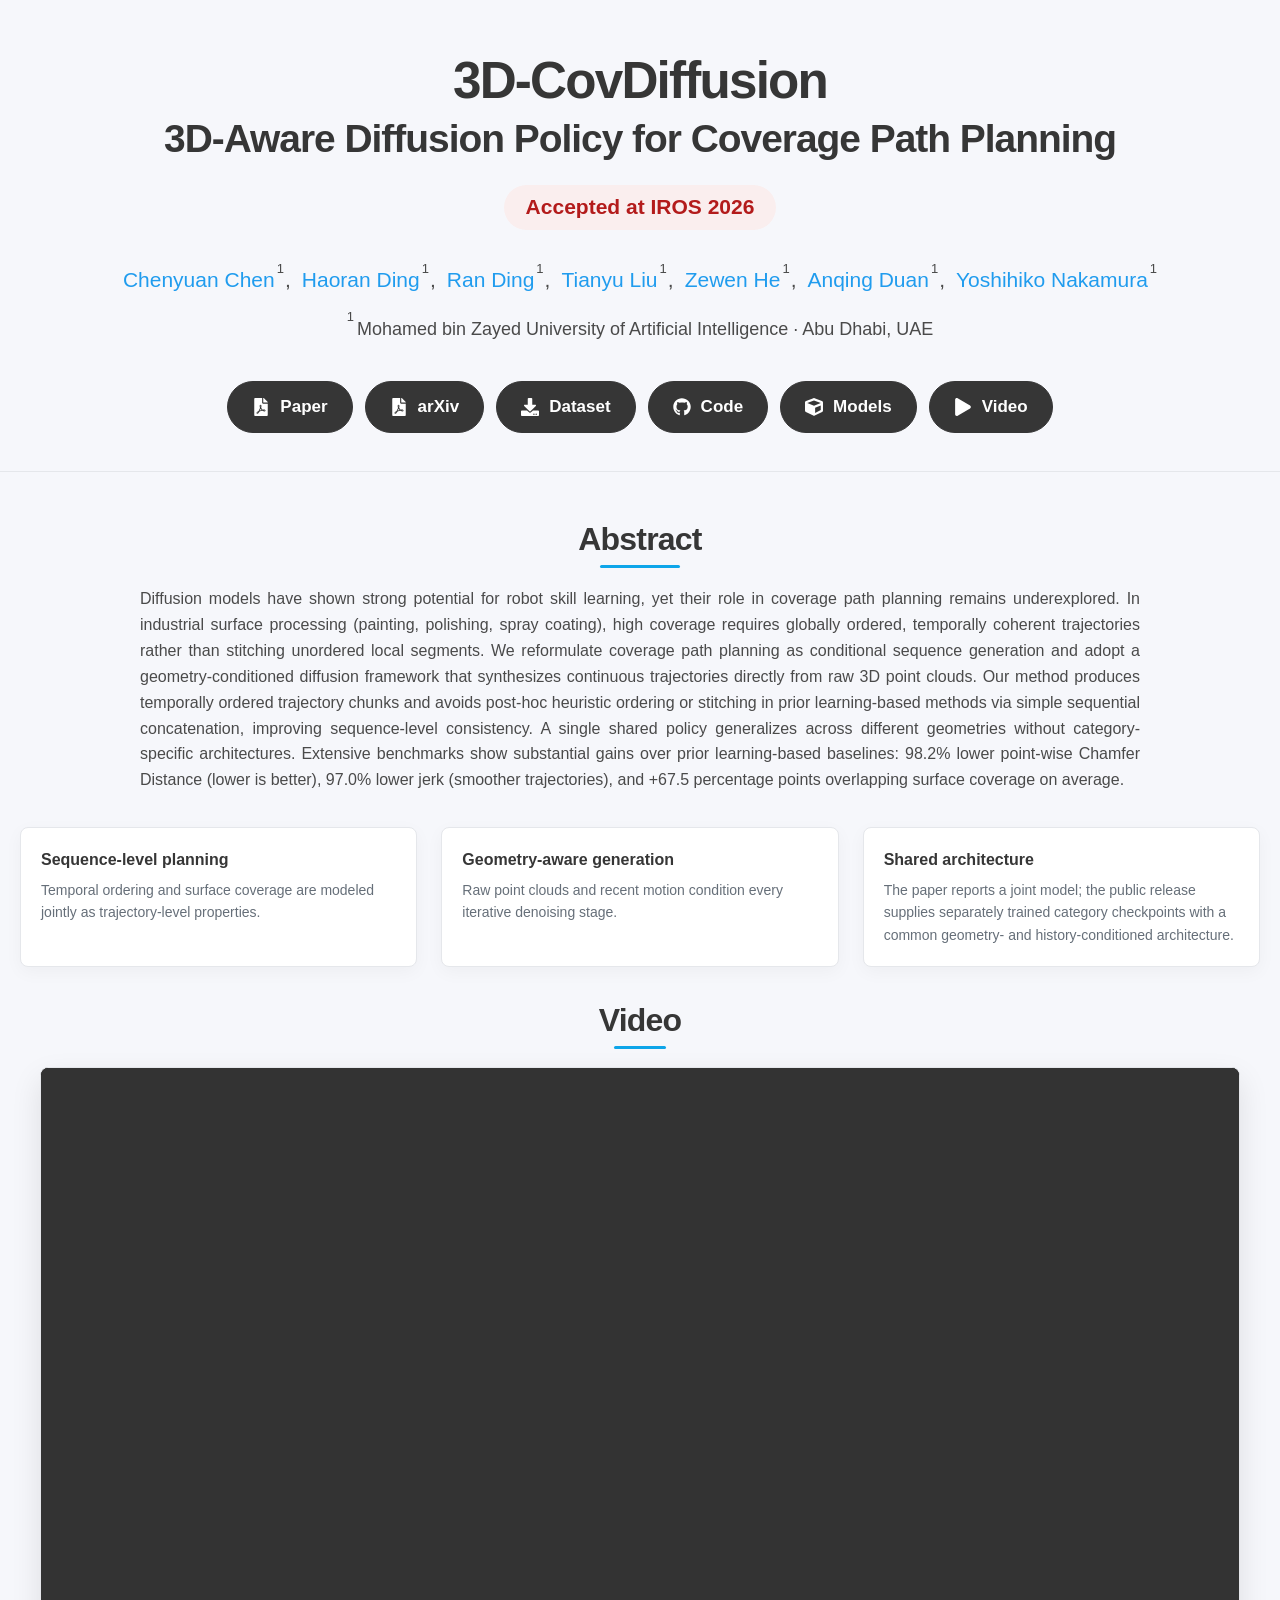
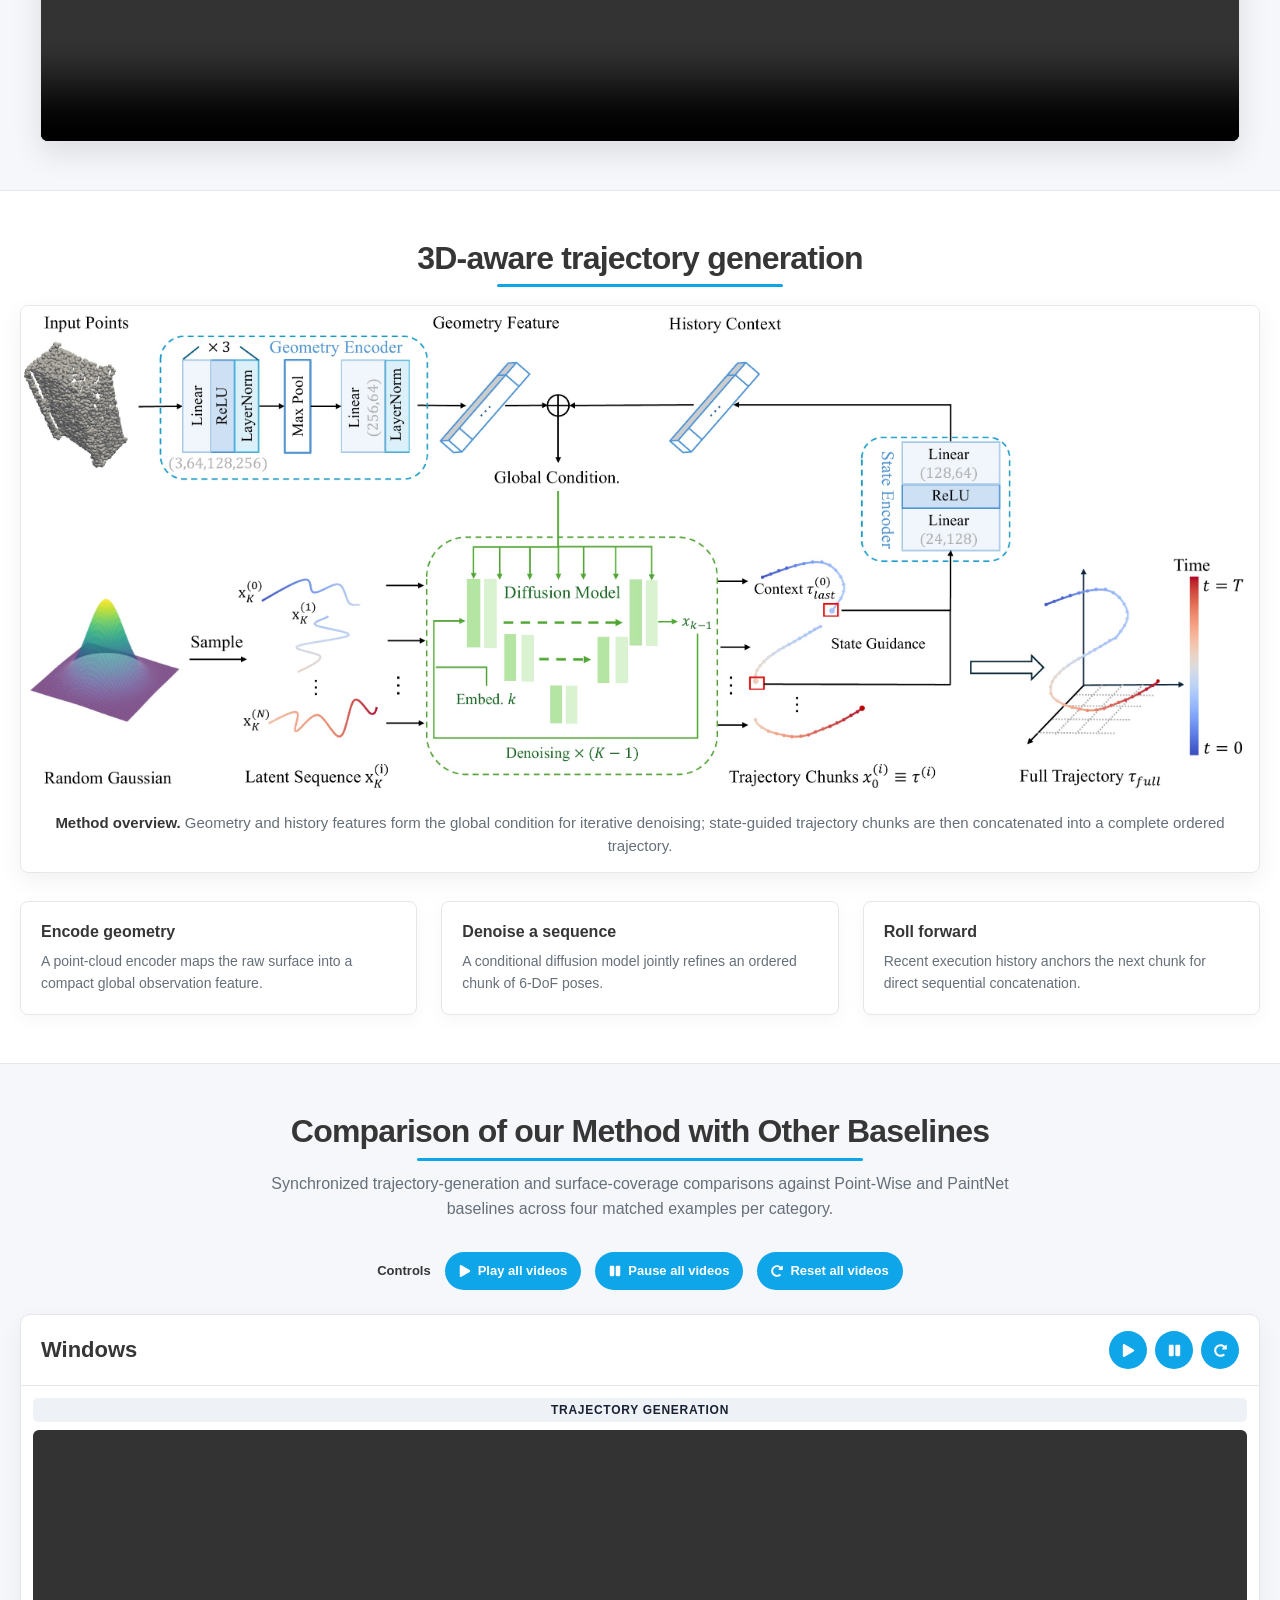
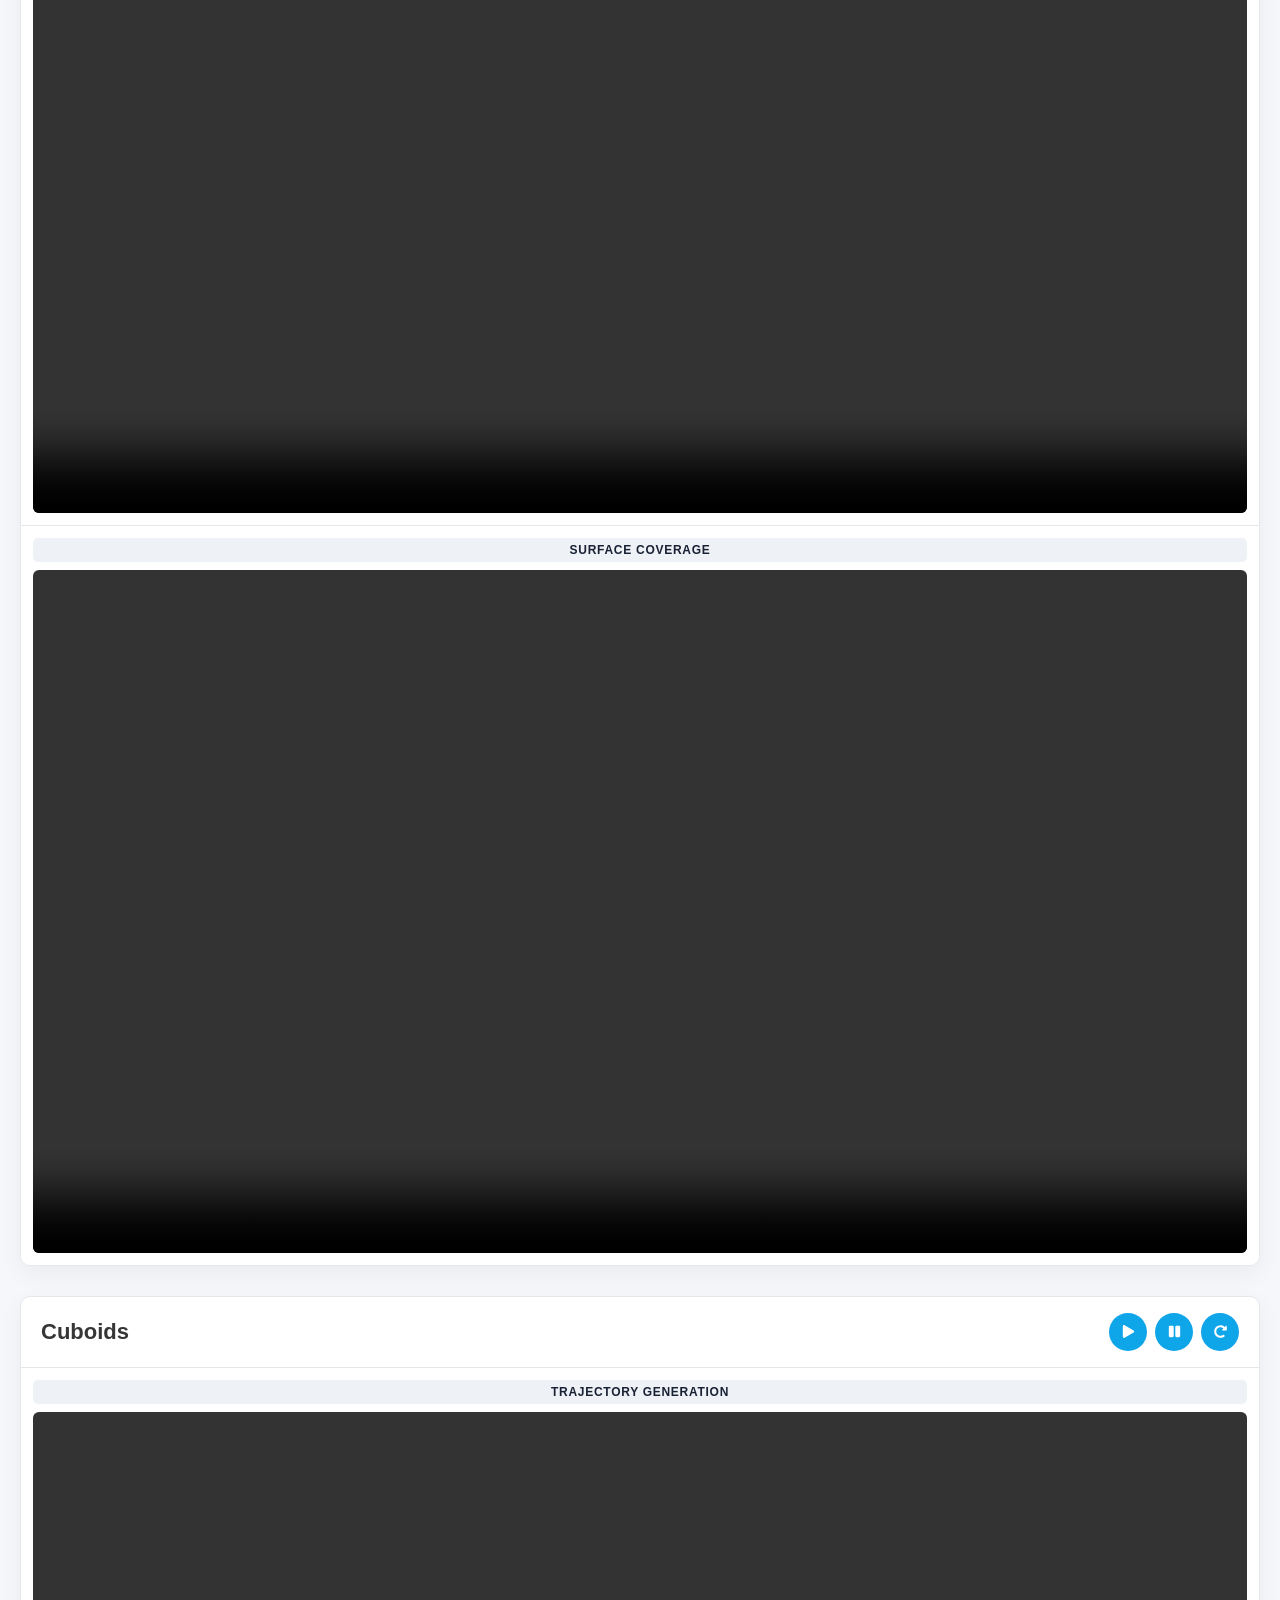
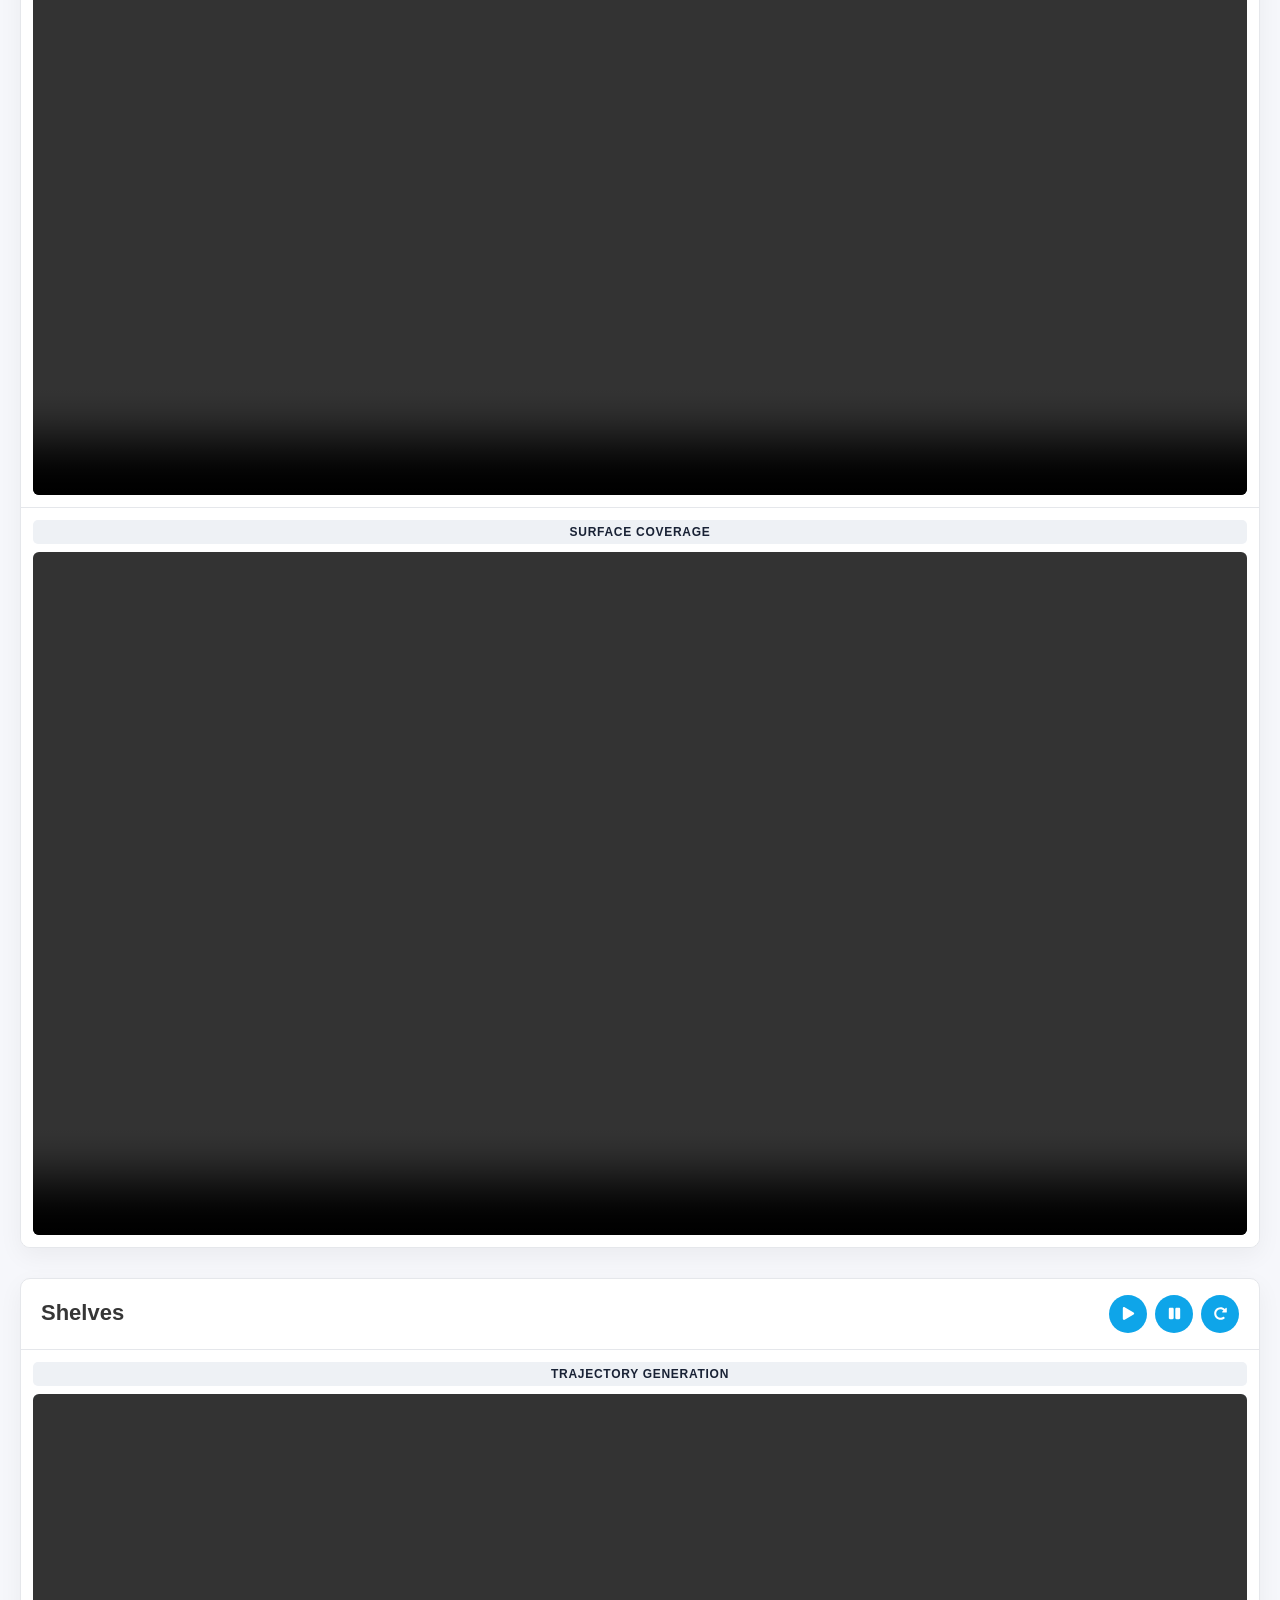
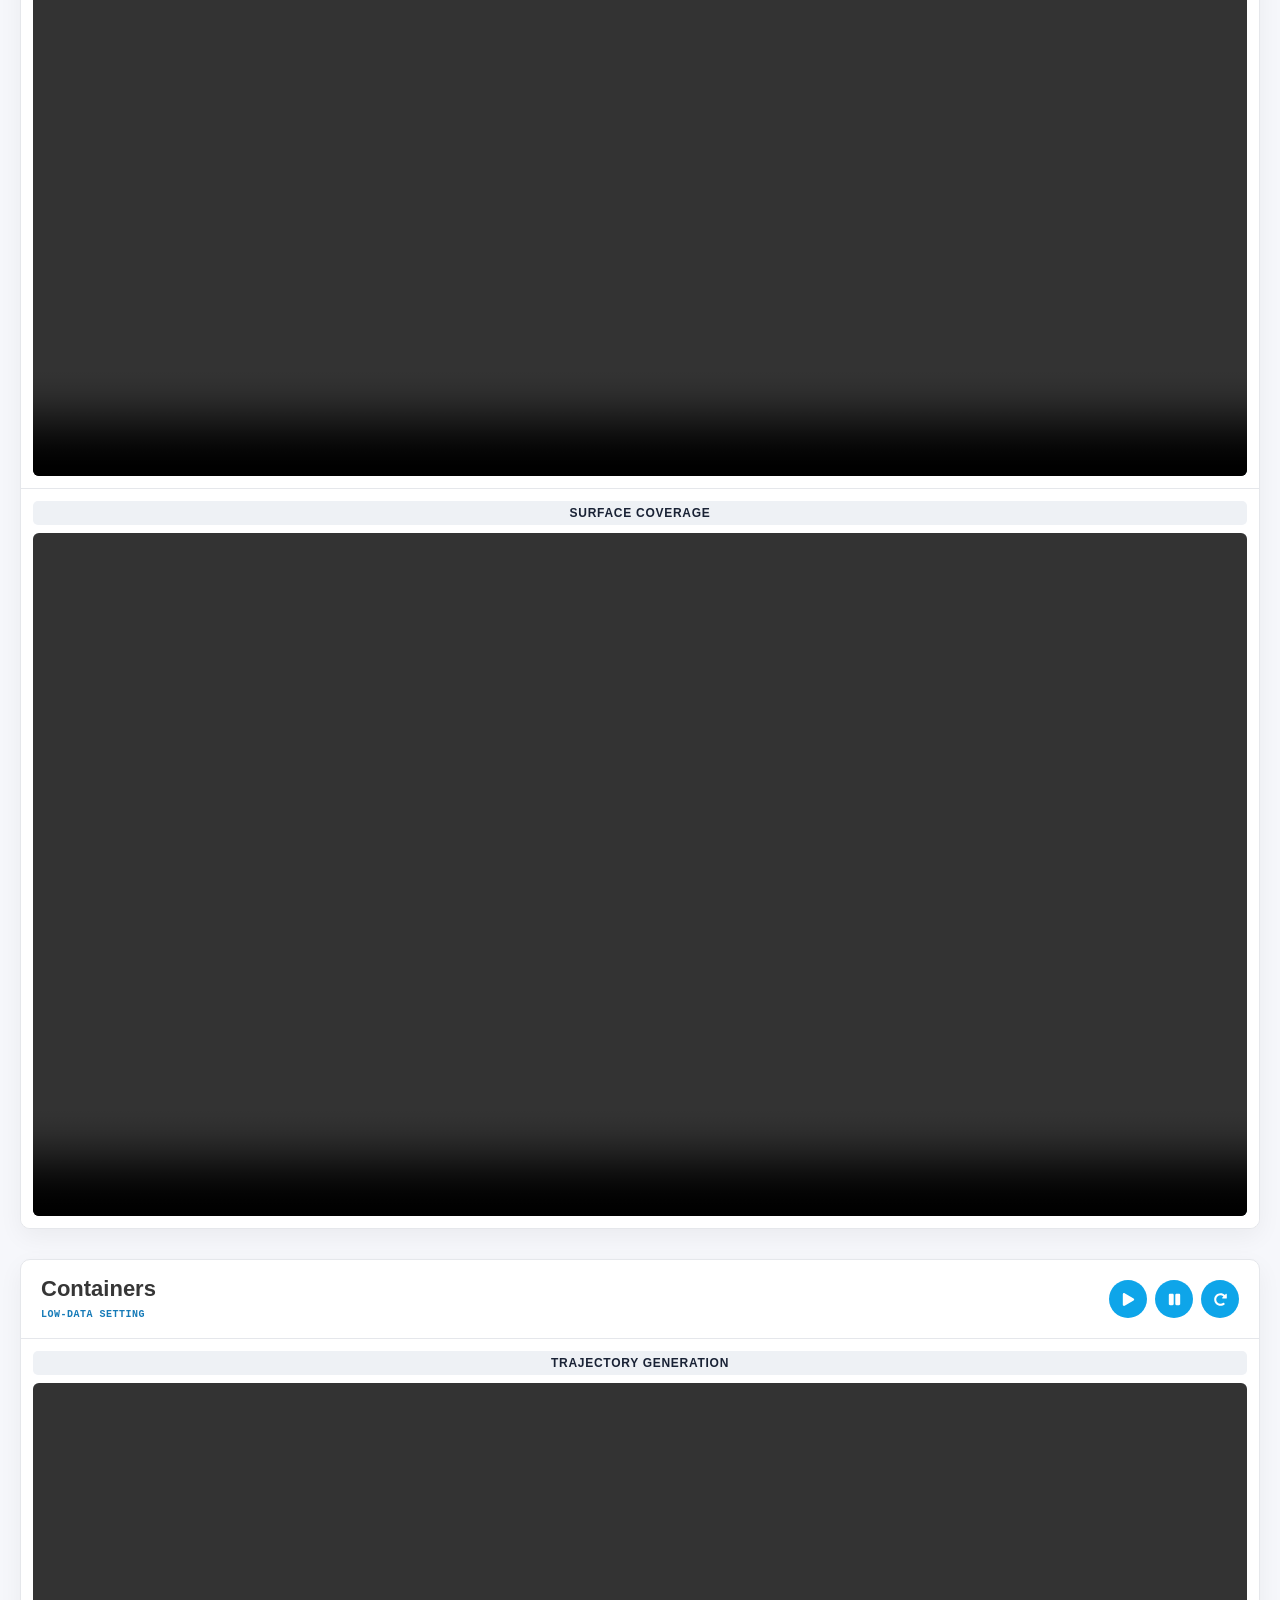
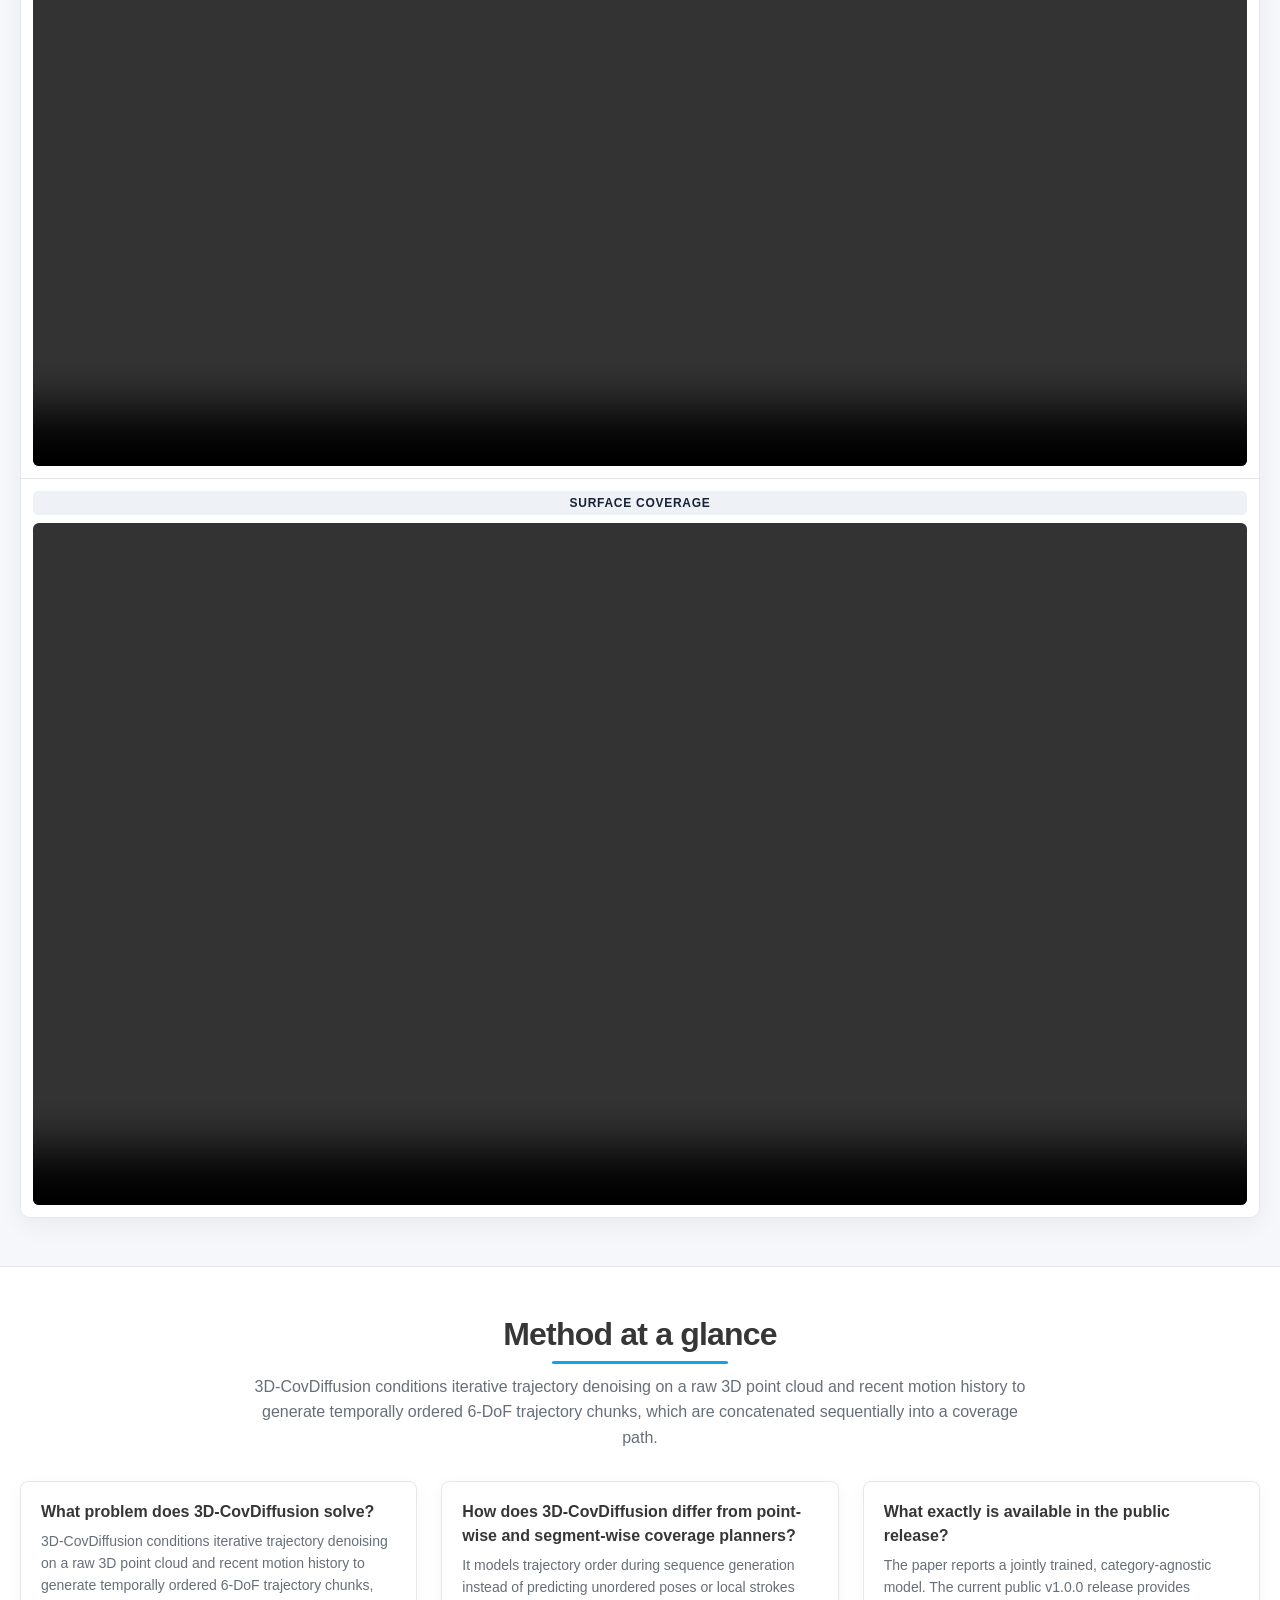
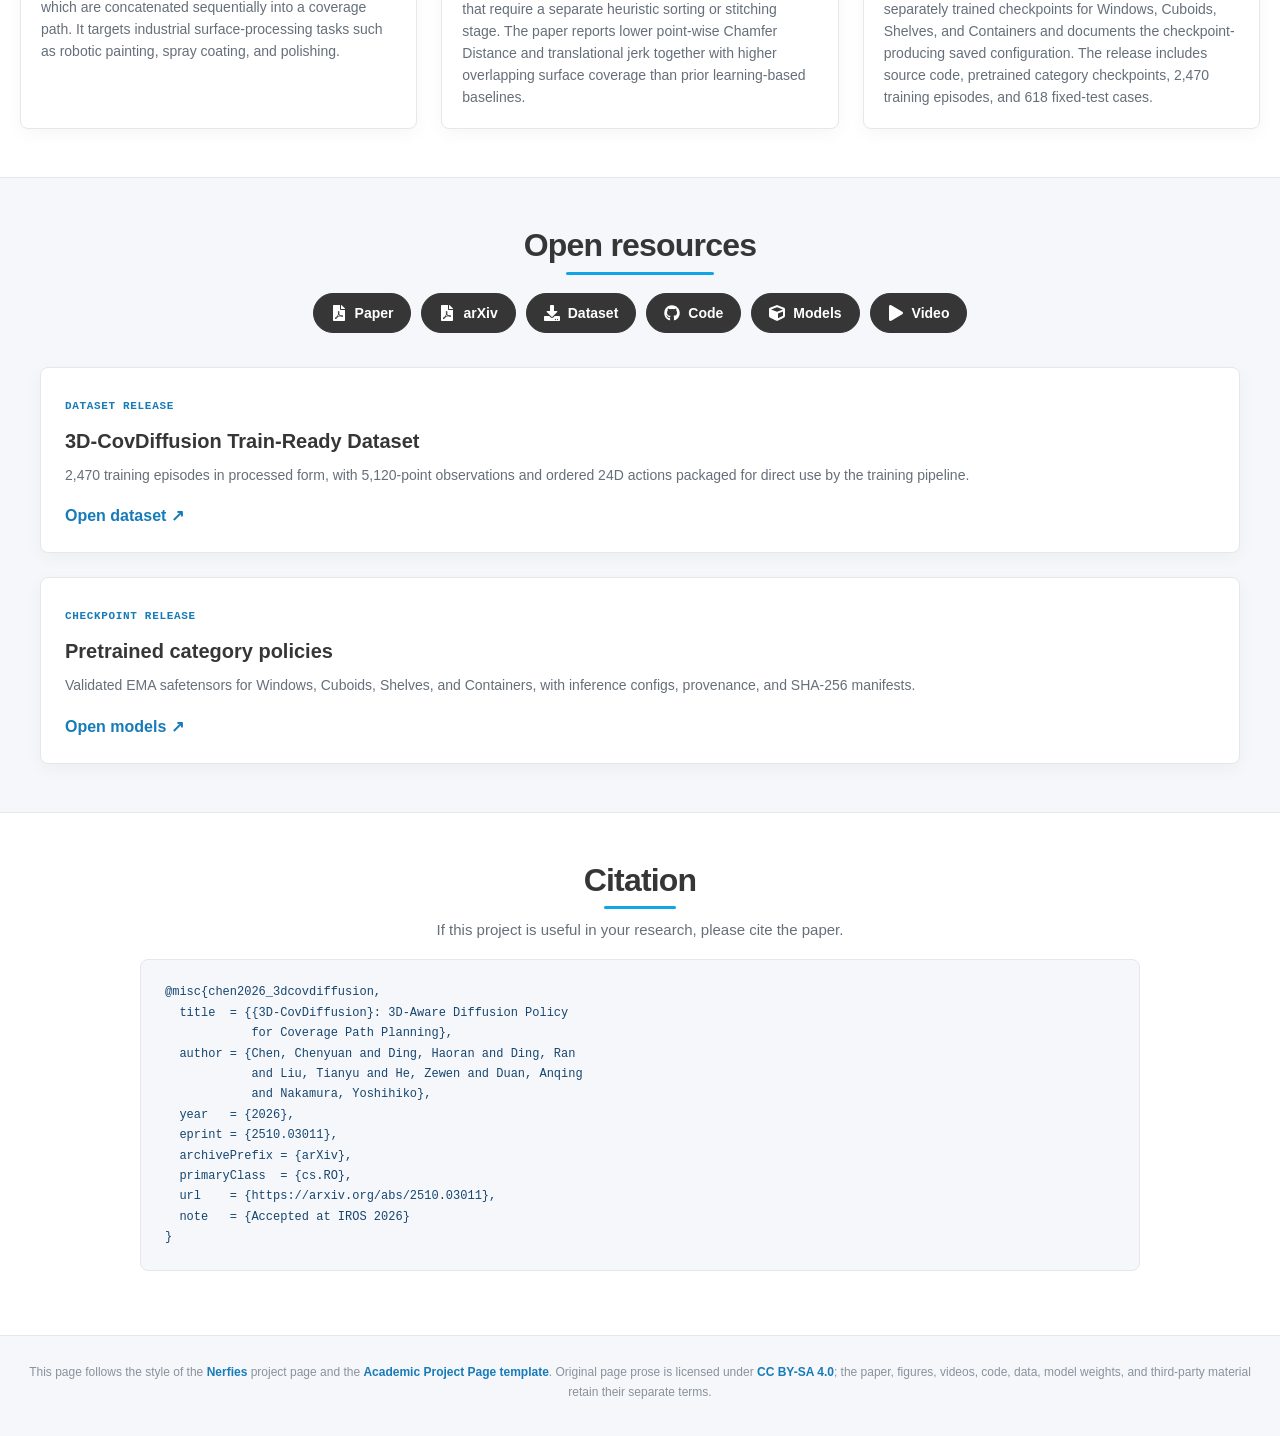
==== commit 5b24fe24: "Improve AI and scholarly discoverability" ====
--- a/3D-CovDiffusion/index.html
+++ b/3D-CovDiffusion/index.html
@@ -1,5 +1,5 @@
-<!DOCTYPE html><html lang="en"><head><meta charSet="utf-8"/><meta name="viewport" content="width=device-width, initial-scale=1"/><link rel="stylesheet" href="/3D-CovDiffusion/assets/index-Q_AIAqLR.css" data-rsc-css-href="/3D-CovDiffusion/assets/index-Q_AIAqLR.css" data-precedence="vite-rsc/importer-resources"/><title>3D-CovDiffusion: 3D-Aware Diffusion Policy for Coverage Path Planning</title><meta name="description" content="Accepted at IROS 2026. A geometry-conditioned diffusion policy for smooth, temporally ordered coverage path planning from raw 3D point clouds."/><meta name="keywords" content="3D-CovDiffusion,coverage path planning,diffusion policy,robotics,point clouds,trajectory generation,IROS 2026"/><meta name="author" content="Chenyuan Chen"/><meta name="author" content="Haoran Ding"/><meta name="author" content="Ran Ding"/><meta name="author" content="Tianyu Liu"/><meta name="author" content="Zewen He"/><meta name="author" content="Anqing Duan"/><meta name="author" content="Yoshihiko Nakamura"/><meta property="og:title" content="3D-CovDiffusion: 3D-Aware Diffusion Policy for Coverage Path Planning"/><meta property="og:description" content="Accepted at IROS 2026. 3D-aware diffusion for smooth, ordered coverage path planning."/><meta property="og:url" content="https://crystalccy1.github.io/3D-CovDiffusion/"/><meta property="og:type" content="website"/><meta property="og:image" content="https://crystalccy1.github.io/3D-CovDiffusion/og.png"/><meta property="og:image:width" content="1731"/><meta property="og:image:height" content="909"/><meta property="og:image:alt" content="3D-CovDiffusion project preview"/><meta name="twitter:card" content="summary_large_image"/><meta name="twitter:title" content="3D-CovDiffusion: 3D-Aware Diffusion Policy for Coverage Path Planning"/><meta name="twitter:description" content="Accepted at IROS 2026. 3D-aware diffusion for smooth, ordered coverage path planning."/><meta name="twitter:image" content="https://crystalccy1.github.io/3D-CovDiffusion/og.png"/><meta name="theme-color" content="#ffffff"/><meta name="color-scheme" content="light"/>
-<!-- 3D-CovDiffusion scholarly metadata --><meta name="robots" content="index,follow,max-image-preview:large"/><meta name="citation_title" content="3D-CovDiffusion: 3D-Aware Diffusion Policy for Coverage Path Planning"/><meta name="citation_author" content="Chenyuan Chen"/><meta name="citation_author" content="Haoran Ding"/><meta name="citation_author" content="Ran Ding"/><meta name="citation_author" content="Tianyu Liu"/><meta name="citation_author" content="Zewen He"/><meta name="citation_author" content="Anqing Duan"/><meta name="citation_author" content="Yoshihiko Nakamura"/><meta name="citation_publication_date" content="2026"/><meta name="citation_conference_title" content="2026 IEEE/RSJ International Conference on Intelligent Robots and Systems (IROS)"/><script type="application/ld+json">{"@context":"https://schema.org","@graph":[{"@type":"ScholarlyArticle","@id":"https://crystalccy1.github.io/3D-CovDiffusion/#paper","url":"https://crystalccy1.github.io/3D-CovDiffusion/","mainEntityOfPage":"https://crystalccy1.github.io/3D-CovDiffusion/","name":"3D-CovDiffusion: 3D-Aware Diffusion Policy for Coverage Path Planning","headline":"3D-CovDiffusion: 3D-Aware Diffusion Policy for Coverage Path Planning","description":"Accepted at IROS 2026. A geometry-conditioned diffusion policy for smooth, temporally ordered coverage path planning from raw 3D point clouds.","abstract":"Diffusion models have shown strong potential for robot skill learning, yet their role in coverage path planning remains underexplored. In industrial surface processing (painting, polishing, spray coating), high coverage requires globally ordered, temporally coherent trajectories rather than stitching unordered local segments. We reformulate coverage path planning as conditional sequence generation and adopt a geometry-conditioned diffusion framework that synthesizes continuous trajectories directly from raw 3D point clouds. Our method produces temporally ordered trajectory chunks and avoids post-hoc heuristic ordering or stitching in prior learning-based methods via simple sequential concatenation, improving sequence-level consistency. A single shared policy generalizes across different geometries without category-specific architectures. Extensive benchmarks show substantial gains over prior learning-based baselines: 98.2% lower point-wise Chamfer Distance (lower is better), 97.0% lower jerk (smoother trajectories), and +67.5 percentage points overlapping surface coverage on average.","inLanguage":"en","datePublished":"2026","creativeWorkStatus":"Accepted at IROS 2026","author":[{"@type":"Person","name":"Chenyuan Chen"},{"@type":"Person","name":"Haoran Ding"},{"@type":"Person","name":"Ran Ding"},{"@type":"Person","name":"Tianyu Liu"},{"@type":"Person","name":"Zewen He"},{"@type":"Person","name":"Anqing Duan"},{"@type":"Person","name":"Yoshihiko Nakamura"}],"identifier":[{"@type":"PropertyValue","propertyID":"arXiv","value":"2510.03011"},{"@type":"PropertyValue","propertyID":"DOI","value":"10.48550/arXiv.2510.03011"}],"sameAs":["https://arxiv.org/abs/2510.03011","https://doi.org/10.48550/arXiv.2510.03011"],"keywords":["coverage path planning","diffusion policy","robotics","3D point clouds","trajectory generation"],"image":{"@type":"ImageObject","url":"https://crystalccy1.github.io/3D-CovDiffusion/og.png","width":1731,"height":909},"isAccessibleForFree":true,"encoding":{"@type":"MediaObject","contentUrl":"https://crystalccy1.github.io/3D-CovDiffusion/3d-covdiffusion-paper.pdf","encodingFormat":"application/pdf"}},{"@type":"SoftwareSourceCode","@id":"https://github.com/crystalccy1/3D-CovDiffusion#software","name":"3D-CovDiffusion","description":"Official implementation of 3D-CovDiffusion: 3D-Aware Diffusion Policy for Coverage Path Planning.","url":"https://github.com/crystalccy1/3D-CovDiffusion","codeRepository":"https://github.com/crystalccy1/3D-CovDiffusion","programmingLanguage":"Python","runtimePlatform":"Linux x86_64; Python 3.10.18; PyTorch 1.13.1 with CUDA 11.7","license":"https://github.com/crystalccy1/3D-CovDiffusion/blob/main/LICENSE","author":[{"@type":"Person","name":"Chenyuan Chen"},{"@type":"Person","name":"Haoran Ding"},{"@type":"Person","name":"Ran Ding"},{"@type":"Person","name":"Tianyu Liu"},{"@type":"Person","name":"Zewen He"},{"@type":"Person","name":"Anqing Duan"},{"@type":"Person","name":"Yoshihiko Nakamura"}],"isBasedOn":{"@id":"https://crystalccy1.github.io/3D-CovDiffusion/#paper"}}]}</script><link rel="canonical" href="https://crystalccy1.github.io/3D-CovDiffusion/"/></head><body><div class="page-shell" id="top"><a class="skip-link" href="#abstract">Skip to abstract</a><main><section class="paper-hero content-medium" aria-labelledby="paper-title"><h1 id="paper-title"><span>3D-CovDiffusion</span><small>3D-Aware Diffusion Policy for Coverage Path Planning</small></h1><p class="venue-badge">Accepted at IROS 2026</p><div class="authors" aria-label="Authors"><span aria-label="Chenyuan Chen, affiliation 1">Chenyuan Chen<sup class="affiliation-marker" aria-hidden="true">1</sup></span><span aria-label="Haoran Ding, affiliation 1">Haoran Ding<sup class="affiliation-marker" aria-hidden="true">1</sup></span><span aria-label="Ran Ding, affiliation 1">Ran Ding<sup class="affiliation-marker" aria-hidden="true">1</sup></span><span aria-label="Tianyu Liu, affiliation 1">Tianyu Liu<sup class="affiliation-marker" aria-hidden="true">1</sup></span><span aria-label="Zewen He, affiliation 1">Zewen He<sup class="affiliation-marker" aria-hidden="true">1</sup></span><span aria-label="Anqing Duan, affiliation 1">Anqing Duan<sup class="affiliation-marker" aria-hidden="true">1</sup></span><span aria-label="Yoshihiko Nakamura, affiliation 1">Yoshihiko Nakamura<sup class="affiliation-marker" aria-hidden="true">1</sup></span></div><p class="affiliation"><sup class="affiliation-marker" aria-hidden="true">1</sup>Mohamed bin Zayed University of Artificial Intelligence · Abu Dhabi, UAE</p><div class="resource-actions" aria-label="Project resources"><a class="resource-pill" href="/3D-CovDiffusion/3d-covdiffusion-paper.pdf" aria-label="Paper: IROS 2026 paper" target="_blank" rel="noreferrer"><svg stroke="currentColor" fill="currentColor" stroke-width="0" viewBox="0 0 384 512" aria-hidden="true" data-resource-icon="paper" height="1em" width="1em" xmlns="http://www.w3.org/2000/svg"><path d="M181.9 256.1c-5-16-4.9-46.9-2-46.9 8.4 0 7.6 36.9 2 46.9zm-1.7 47.2c-7.7 20.2-17.3 43.3-28.4 62.7 18.3-7 39-17.2 62.9-21.9-12.7-9.6-24.9-23.4-34.5-40.8zM86.1 428.1c0 .8 13.2-5.4 34.9-40.2-6.7 6.3-29.1 24.5-34.9 40.2zM248 160h136v328c0 13.3-10.7 24-24 24H24c-13.3 0-24-10.7-24-24V24C0 10.7 10.7 0 24 0h200v136c0 13.2 10.8 24 24 24zm-8 171.8c-20-12.2-33.3-29-42.7-53.8 4.5-18.5 11.6-46.6 6.2-64.2-4.7-29.4-42.4-26.5-47.8-6.8-5 18.3-.4 44.1 8.1 77-11.6 27.6-28.7 64.6-40.8 85.8-.1 0-.1.1-.2.1-27.1 13.9-73.6 44.5-54.5 68 5.6 6.9 16 10 21.5 10 17.9 0 35.7-18 61.1-61.8 25.8-8.5 54.1-19.1 79-23.2 21.7 11.8 47.1 19.5 64 19.5 29.2 0 31.2-32 19.7-43.4-13.9-13.6-54.3-9.7-73.6-7.2zM377 105L279 7c-4.5-4.5-10.6-7-17-7h-6v128h128v-6.1c0-6.3-2.5-12.4-7-16.9zm-74.1 255.3c4.1-2.7-2.5-11.9-42.8-9 37.1 15.8 42.8 9 42.8 9z"></path></svg>Paper</a><a class="resource-pill" href="https://arxiv.org/abs/2510.03011" aria-label="arXiv paper: 3D-CovDiffusion" target="_blank" rel="noopener noreferrer"><svg stroke="currentColor" fill="currentColor" stroke-width="0" viewBox="0 0 384 512" aria-hidden="true" data-resource-icon="paper" height="1em" width="1em" xmlns="http://www.w3.org/2000/svg"><path d="M181.9 256.1c-5-16-4.9-46.9-2-46.9 8.4 0 7.6 36.9 2 46.9zm-1.7 47.2c-7.7 20.2-17.3 43.3-28.4 62.7 18.3-7 39-17.2 62.9-21.9-12.7-9.6-24.9-23.4-34.5-40.8zM86.1 428.1c0 .8 13.2-5.4 34.9-40.2-6.7 6.3-29.1 24.5-34.9 40.2zM248 160h136v328c0 13.3-10.7 24-24 24H24c-13.3 0-24-10.7-24-24V24C0 10.7 10.7 0 24 0h200v136c0 13.2 10.8 24 24 24zm-8 171.8c-20-12.2-33.3-29-42.7-53.8 4.5-18.5 11.6-46.6 6.2-64.2-4.7-29.4-42.4-26.5-47.8-6.8-5 18.3-.4 44.1 8.1 77-11.6 27.6-28.7 64.6-40.8 85.8-.1 0-.1.1-.2.1-27.1 13.9-73.6 44.5-54.5 68 5.6 6.9 16 10 21.5 10 17.9 0 35.7-18 61.1-61.8 25.8-8.5 54.1-19.1 79-23.2 21.7 11.8 47.1 19.5 64 19.5 29.2 0 31.2-32 19.7-43.4-13.9-13.6-54.3-9.7-73.6-7.2zM377 105L279 7c-4.5-4.5-10.6-7-17-7h-6v128h128v-6.1c0-6.3-2.5-12.4-7-16.9zm-74.1 255.3c4.1-2.7-2.5-11.9-42.8-9 37.1 15.8 42.8 9 42.8 9z"></path></svg>arXiv</a><a class="resource-pill" href="https://huggingface.co/datasets/ChenyuanC/3D-CovDiffusion-Train-Ready" aria-label="Dataset: Train-ready data" target="_blank" rel="noreferrer"><svg stroke="currentColor" fill="currentColor" stroke-width="0" viewBox="0 0 512 512" aria-hidden="true" data-resource-icon="dataset" height="1em" width="1em" xmlns="http://www.w3.org/2000/svg"><path d="M216 0h80c13.3 0 24 10.7 24 24v168h87.7c17.8 0 26.7 21.5 14.1 34.1L269.7 378.3c-7.5 7.5-19.8 7.5-27.3 0L90.1 226.1c-12.6-12.6-3.7-34.1 14.1-34.1H192V24c0-13.3 10.7-24 24-24zm296 376v112c0 13.3-10.7 24-24 24H24c-13.3 0-24-10.7-24-24V376c0-13.3 10.7-24 24-24h146.7l49 49c20.1 20.1 52.5 20.1 72.6 0l49-49H488c13.3 0 24 10.7 24 24zm-124 88c0-11-9-20-20-20s-20 9-20 20 9 20 20 20 20-9 20-20zm64 0c0-11-9-20-20-20s-20 9-20 20 9 20 20 20 20-9 20-20z"></path></svg>Dataset</a><a class="resource-pill" href="https://github.com/crystalccy1/3D-CovDiffusion" aria-label="Code: GitHub repository" target="_blank" rel="noreferrer"><svg stroke="currentColor" fill="currentColor" stroke-width="0" viewBox="0 0 496 512" aria-hidden="true" data-resource-icon="code" height="1em" width="1em" xmlns="http://www.w3.org/2000/svg"><path d="M165.9 397.4c0 2-2.3 3.6-5.2 3.6-3.3.3-5.6-1.3-5.6-3.6 0-2 2.3-3.6 5.2-3.6 3-.3 5.6 1.3 5.6 3.6zm-31.1-4.5c-.7 2 1.3 4.3 4.3 4.9 2.6 1 5.6 0 6.2-2s-1.3-4.3-4.3-5.2c-2.6-.7-5.5.3-6.2 2.3zm44.2-1.7c-2.9.7-4.9 2.6-4.6 4.9.3 2 2.9 3.3 5.9 2.6 2.9-.7 4.9-2.6 4.6-4.6-.3-1.9-3-3.2-5.9-2.9zM244.8 8C106.1 8 0 113.3 0 252c0 110.9 69.8 205.8 169.5 239.2 12.8 2.3 17.3-5.6 17.3-12.1 0-6.2-.3-40.4-.3-61.4 0 0-70 15-84.7-29.8 0 0-11.4-29.1-27.8-36.6 0 0-22.9-15.7 1.6-15.4 0 0 24.9 2 38.6 25.8 21.9 38.6 58.6 27.5 72.9 20.9 2.3-16 8.8-27.1 16-33.7-55.9-6.2-112.3-14.3-112.3-110.5 0-27.5 7.6-41.3 23.6-58.9-2.6-6.5-11.1-33.3 2.6-67.9 20.9-6.5 69 27 69 27 20-5.6 41.5-8.5 62.8-8.5s42.8 2.9 62.8 8.5c0 0 48.1-33.6 69-27 13.7 34.7 5.2 61.4 2.6 67.9 16 17.7 25.8 31.5 25.8 58.9 0 96.5-58.9 104.2-114.8 110.5 9.2 7.9 17 22.9 17 46.4 0 33.7-.3 75.4-.3 83.6 0 6.5 4.6 14.4 17.3 12.1C428.2 457.8 496 362.9 496 252 496 113.3 383.5 8 244.8 8zM97.2 352.9c-1.3 1-1 3.3.7 5.2 1.6 1.6 3.9 2.3 5.2 1 1.3-1 1-3.3-.7-5.2-1.6-1.6-3.9-2.3-5.2-1zm-10.8-8.1c-.7 1.3.3 2.9 2.3 3.9 1.6 1 3.6.7 4.3-.7.7-1.3-.3-2.9-2.3-3.9-2-.6-3.6-.3-4.3.7zm32.4 35.6c-1.6 1.3-1 4.3 1.3 6.2 2.3 2.3 5.2 2.6 6.5 1 1.3-1.3.7-4.3-1.3-6.2-2.2-2.3-5.2-2.6-6.5-1zm-11.4-14.7c-1.6 1-1.6 3.6 0 5.9 1.6 2.3 4.3 3.3 5.6 2.3 1.6-1.3 1.6-3.9 0-6.2-1.4-2.3-4-3.3-5.6-2z"></path></svg>Code</a><a class="resource-pill" href="https://huggingface.co/ChenyuanC/3D-CovDiffusion" aria-label="Models: EMA checkpoints" target="_blank" rel="noreferrer"><svg stroke="currentColor" fill="currentColor" stroke-width="0" viewBox="0 0 512 512" aria-hidden="true" data-resource-icon="models" height="1em" width="1em" xmlns="http://www.w3.org/2000/svg"><path d="M239.1 6.3l-208 78c-18.7 7-31.1 25-31.1 45v225.1c0 18.2 10.3 34.8 26.5 42.9l208 104c13.5 6.8 29.4 6.8 42.9 0l208-104c16.3-8.1 26.5-24.8 26.5-42.9V129.3c0-20-12.4-37.9-31.1-44.9l-208-78C262 2.2 250 2.2 239.1 6.3zM256 68.4l192 72v1.1l-192 78-192-78v-1.1l192-72zm32 356V275.5l160-65v133.9l-160 80z"></path></svg>Models</a><a class="resource-pill" href="#videos" aria-label="Video: Project demo"><svg stroke="currentColor" fill="currentColor" stroke-width="0" viewBox="0 0 448 512" aria-hidden="true" data-resource-icon="video" height="1em" width="1em" xmlns="http://www.w3.org/2000/svg"><path d="M424.4 214.7L72.4 6.6C43.8-10.3 0 6.1 0 47.9V464c0 37.5 40.7 60.1 72.4 41.3l352-208c31.4-18.5 31.5-64.1 0-82.6z"></path></svg>Video</a></div></section><section class="paper-section section-tint" id="abstract"><div class="content-narrow"><header class="section-heading"><h2>Abstract</h2></header><div class="abstract-copy"><p>Diffusion models have shown strong potential for robot skill learning, yet their role in coverage path planning remains underexplored. In industrial surface processing (painting, polishing, spray coating), high coverage requires globally ordered, temporally coherent trajectories rather than stitching unordered local segments. We reformulate coverage path planning as conditional sequence generation and adopt a geometry-conditioned diffusion framework that synthesizes continuous trajectories directly from raw 3D point clouds. Our method produces temporally ordered trajectory chunks and avoids post-hoc heuristic ordering or stitching in prior learning-based methods via simple sequential concatenation, improving sequence-level consistency. A single shared policy generalizes across different geometries without category-specific architectures. Extensive benchmarks show substantial gains over prior learning-based baselines: 98.2% lower point-wise Chamfer Distance (lower is better), 97.0% lower jerk (smoother trajectories), and +67.5 percentage points overlapping surface coverage on average.</p></div></div><div class="contribution-grid content-wide" aria-label="Contributions"><article><h3>Sequence-level planning</h3><p>Temporal ordering and surface coverage are modeled jointly as trajectory-level properties.</p></article><article><h3>Geometry-aware generation</h3><p>Raw point clouds and recent motion condition every iterative denoising stage.</p></article><article><h3>Cross-geometry policy</h3><p>One policy generates coherent paths across windows, cuboids, shelves, and a low-data container setting.</p></article></div><div class="content-medium overview-video" id="videos" aria-label="Project video"><header class="section-heading"><h2>Video</h2></header><video class="primary-video" autoPlay="" controls="" loop="" muted="" playsInline="" preload="auto"><source src="/3D-CovDiffusion/media/3d-covdiffusion-demo.mp4?v=20260802-faststart" type="video/mp4"/>Your browser does not support embedded video.</video></div></section><section class="paper-section" id="method"><div class="content-wide"><header class="section-heading"><h2>3D-aware trajectory generation</h2></header><figure class="research-figure figure-card result-figure"><img src="/3D-CovDiffusion/media/method.jpg" alt="Final 3D-CovDiffusion architecture with a geometry encoder, history context, state guidance, iterative diffusion, and sequential trajectory chunks" width="3185" height="1268" loading="lazy"/><figcaption><strong>Method overview.</strong> Geometry and history features form the global condition for iterative denoising; state-guided trajectory chunks are then concatenated into a complete ordered trajectory.</figcaption></figure><div class="method-notes"><article><h3>Encode geometry</h3><p>A point-cloud encoder maps the raw surface into a compact global observation feature.</p></article><article><h3>Denoise a sequence</h3><p>A conditional diffusion model jointly refines an ordered chunk of 6-DoF poses.</p></article><article><h3>Roll forward</h3><p>Recent execution history anchors the next chunk for direct sequential concatenation.</p></article></div></div></section><section class="paper-section section-tint" id="category-videos"><div class="content-wide"><header class="section-heading"><h2>Comparison of our Method with Other Baselines</h2></header><p class="section-intro">Synchronized trajectory-generation and surface-coverage comparisons against Point-Wise and PaintNet baselines across four matched examples per category.</p><div class="comparison-showcase"><div class="comparison-global-controls" aria-label="Control all comparison videos"><strong>Controls</strong><button type="button" data-video-action="play"><svg stroke="currentColor" fill="currentColor" stroke-width="0" viewBox="0 0 448 512" aria-hidden="true" height="1em" width="1em" xmlns="http://www.w3.org/2000/svg"><path d="M424.4 214.7L72.4 6.6C43.8-10.3 0 6.1 0 47.9V464c0 37.5 40.7 60.1 72.4 41.3l352-208c31.4-18.5 31.5-64.1 0-82.6z"></path></svg>Play all videos</button><button type="button" data-video-action="pause"><svg stroke="currentColor" fill="currentColor" stroke-width="0" viewBox="0 0 448 512" aria-hidden="true" height="1em" width="1em" xmlns="http://www.w3.org/2000/svg"><path d="M144 479H48c-26.5 0-48-21.5-48-48V79c0-26.5 21.5-48 48-48h96c26.5 0 48 21.5 48 48v352c0 26.5-21.5 48-48 48zm304-48V79c0-26.5-21.5-48-48-48h-96c-26.5 0-48 21.5-48 48v352c0 26.5 21.5 48 48 48h96c26.5 0 48-21.5 48-48z"></path></svg>Pause all videos</button><button type="button" data-video-action="reset"><svg stroke="currentColor" fill="currentColor" stroke-width="0" viewBox="0 0 512 512" aria-hidden="true" height="1em" width="1em" xmlns="http://www.w3.org/2000/svg"><path d="M256.455 8c66.269.119 126.437 26.233 170.859 68.685l35.715-35.715C478.149 25.851 504 36.559 504 57.941V192c0 13.255-10.745 24-24 24H345.941c-21.382 0-32.09-25.851-16.971-40.971l41.75-41.75c-30.864-28.899-70.801-44.907-113.23-45.273-92.398-.798-170.283 73.977-169.484 169.442C88.764 348.009 162.184 424 256 424c41.127 0 79.997-14.678 110.629-41.556 4.743-4.161 11.906-3.908 16.368.553l39.662 39.662c4.872 4.872 4.631 12.815-.482 17.433C378.202 479.813 319.926 504 256 504 119.034 504 8.001 392.967 8 256.002 7.999 119.193 119.646 7.755 256.455 8z"></path></svg>Reset all videos</button></div><div class="comparison-category-list"><article class="comparison-category"><header class="comparison-category-header"><div><h3>Windows</h3></div><div class="comparison-row-controls" aria-label="Control Windows videos"><button type="button" data-video-action="play" data-video-category="windows" aria-label="Play Windows videos" title="Play Windows videos"><svg stroke="currentColor" fill="currentColor" stroke-width="0" viewBox="0 0 448 512" aria-hidden="true" height="1em" width="1em" xmlns="http://www.w3.org/2000/svg"><path d="M424.4 214.7L72.4 6.6C43.8-10.3 0 6.1 0 47.9V464c0 37.5 40.7 60.1 72.4 41.3l352-208c31.4-18.5 31.5-64.1 0-82.6z"></path></svg></button><button type="button" data-video-action="pause" data-video-category="windows" aria-label="Pause Windows videos" title="Pause Windows videos"><svg stroke="currentColor" fill="currentColor" stroke-width="0" viewBox="0 0 448 512" aria-hidden="true" height="1em" width="1em" xmlns="http://www.w3.org/2000/svg"><path d="M144 479H48c-26.5 0-48-21.5-48-48V79c0-26.5 21.5-48 48-48h96c26.5 0 48 21.5 48 48v352c0 26.5-21.5 48-48 48zm304-48V79c0-26.5-21.5-48-48-48h-96c-26.5 0-48 21.5-48 48v352c0 26.5 21.5 48 48 48h96c26.5 0 48-21.5 48-48z"></path></svg></button><button type="button" data-video-action="reset" data-video-category="windows" aria-label="Reset Windows videos" title="Reset Windows videos"><svg stroke="currentColor" fill="currentColor" stroke-width="0" viewBox="0 0 512 512" aria-hidden="true" height="1em" width="1em" xmlns="http://www.w3.org/2000/svg"><path d="M256.455 8c66.269.119 126.437 26.233 170.859 68.685l35.715-35.715C478.149 25.851 504 36.559 504 57.941V192c0 13.255-10.745 24-24 24H345.941c-21.382 0-32.09-25.851-16.971-40.971l41.75-41.75c-30.864-28.899-70.801-44.907-113.23-45.273-92.398-.798-170.283 73.977-169.484 169.442C88.764 348.009 162.184 424 256 424c41.127 0 79.997-14.678 110.629-41.556 4.743-4.161 11.906-3.908 16.368.553l39.662 39.662c4.872 4.872 4.631 12.815-.482 17.433C378.202 479.813 319.926 504 256 504 119.034 504 8.001 392.967 8 256.002 7.999 119.193 119.646 7.755 256.455 8z"></path></svg></button></div></header><div class="comparison-video-grid"><div class="comparison-video-panel"><p>Trajectory Generation</p><video autoPlay="" controls="" loop="" muted="" playsInline="" preload="auto" data-video-category="windows" aria-label="Windows trajectory generation baseline comparison"><source src="/3D-CovDiffusion/media/comparisons/comparison_windows-v2.mp4?v=3d-covdiffusion-20260726" type="video/mp4"/>Your browser does not support embedded video.</video></div><div class="comparison-video-panel"><p>Surface Coverage</p><video autoPlay="" controls="" loop="" muted="" playsInline="" preload="auto" data-video-category="windows" aria-label="Windows surface coverage baseline comparison"><source src="/3D-CovDiffusion/media/comparisons/coverage_windows-v2.mp4?v=3d-covdiffusion-20260726" type="video/mp4"/>Your browser does not support embedded video.</video></div></div></article><article class="comparison-category"><header class="comparison-category-header"><div><h3>Cuboids</h3></div><div class="comparison-row-controls" aria-label="Control Cuboids videos"><button type="button" data-video-action="play" data-video-category="cuboids" aria-label="Play Cuboids videos" title="Play Cuboids videos"><svg stroke="currentColor" fill="currentColor" stroke-width="0" viewBox="0 0 448 512" aria-hidden="true" height="1em" width="1em" xmlns="http://www.w3.org/2000/svg"><path d="M424.4 214.7L72.4 6.6C43.8-10.3 0 6.1 0 47.9V464c0 37.5 40.7 60.1 72.4 41.3l352-208c31.4-18.5 31.5-64.1 0-82.6z"></path></svg></button><button type="button" data-video-action="pause" data-video-category="cuboids" aria-label="Pause Cuboids videos" title="Pause Cuboids videos"><svg stroke="currentColor" fill="currentColor" stroke-width="0" viewBox="0 0 448 512" aria-hidden="true" height="1em" width="1em" xmlns="http://www.w3.org/2000/svg"><path d="M144 479H48c-26.5 0-48-21.5-48-48V79c0-26.5 21.5-48 48-48h96c26.5 0 48 21.5 48 48v352c0 26.5-21.5 48-48 48zm304-48V79c0-26.5-21.5-48-48-48h-96c-26.5 0-48 21.5-48 48v352c0 26.5 21.5 48 48 48h96c26.5 0 48-21.5 48-48z"></path></svg></button><button type="button" data-video-action="reset" data-video-category="cuboids" aria-label="Reset Cuboids videos" title="Reset Cuboids videos"><svg stroke="currentColor" fill="currentColor" stroke-width="0" viewBox="0 0 512 512" aria-hidden="true" height="1em" width="1em" xmlns="http://www.w3.org/2000/svg"><path d="M256.455 8c66.269.119 126.437 26.233 170.859 68.685l35.715-35.715C478.149 25.851 504 36.559 504 57.941V192c0 13.255-10.745 24-24 24H345.941c-21.382 0-32.09-25.851-16.971-40.971l41.75-41.75c-30.864-28.899-70.801-44.907-113.23-45.273-92.398-.798-170.283 73.977-169.484 169.442C88.764 348.009 162.184 424 256 424c41.127 0 79.997-14.678 110.629-41.556 4.743-4.161 11.906-3.908 16.368.553l39.662 39.662c4.872 4.872 4.631 12.815-.482 17.433C378.202 479.813 319.926 504 256 504 119.034 504 8.001 392.967 8 256.002 7.999 119.193 119.646 7.755 256.455 8z"></path></svg></button></div></header><div class="comparison-video-grid"><div class="comparison-video-panel"><p>Trajectory Generation</p><video autoPlay="" controls="" loop="" muted="" playsInline="" preload="auto" data-video-category="cuboids" aria-label="Cuboids trajectory generation baseline comparison"><source src="/3D-CovDiffusion/media/comparisons/comparison_cuboids-v2.mp4?v=3d-covdiffusion-20260726" type="video/mp4"/>Your browser does not support embedded video.</video></div><div class="comparison-video-panel"><p>Surface Coverage</p><video autoPlay="" controls="" loop="" muted="" playsInline="" preload="auto" data-video-category="cuboids" aria-label="Cuboids surface coverage baseline comparison"><source src="/3D-CovDiffusion/media/comparisons/coverage_cuboids-v2.mp4?v=3d-covdiffusion-20260726" type="video/mp4"/>Your browser does not support embedded video.</video></div></div></article><article class="comparison-category"><header class="comparison-category-header"><div><h3>Shelves</h3></div><div class="comparison-row-controls" aria-label="Control Shelves videos"><button type="button" data-video-action="play" data-video-category="shelves" aria-label="Play Shelves videos" title="Play Shelves videos"><svg stroke="currentColor" fill="currentColor" stroke-width="0" viewBox="0 0 448 512" aria-hidden="true" height="1em" width="1em" xmlns="http://www.w3.org/2000/svg"><path d="M424.4 214.7L72.4 6.6C43.8-10.3 0 6.1 0 47.9V464c0 37.5 40.7 60.1 72.4 41.3l352-208c31.4-18.5 31.5-64.1 0-82.6z"></path></svg></button><button type="button" data-video-action="pause" data-video-category="shelves" aria-label="Pause Shelves videos" title="Pause Shelves videos"><svg stroke="currentColor" fill="currentColor" stroke-width="0" viewBox="0 0 448 512" aria-hidden="true" height="1em" width="1em" xmlns="http://www.w3.org/2000/svg"><path d="M144 479H48c-26.5 0-48-21.5-48-48V79c0-26.5 21.5-48 48-48h96c26.5 0 48 21.5 48 48v352c0 26.5-21.5 48-48 48zm304-48V79c0-26.5-21.5-48-48-48h-96c-26.5 0-48 21.5-48 48v352c0 26.5 21.5 48 48 48h96c26.5 0 48-21.5 48-48z"></path></svg></button><button type="button" data-video-action="reset" data-video-category="shelves" aria-label="Reset Shelves videos" title="Reset Shelves videos"><svg stroke="currentColor" fill="currentColor" stroke-width="0" viewBox="0 0 512 512" aria-hidden="true" height="1em" width="1em" xmlns="http://www.w3.org/2000/svg"><path d="M256.455 8c66.269.119 126.437 26.233 170.859 68.685l35.715-35.715C478.149 25.851 504 36.559 504 57.941V192c0 13.255-10.745 24-24 24H345.941c-21.382 0-32.09-25.851-16.971-40.971l41.75-41.75c-30.864-28.899-70.801-44.907-113.23-45.273-92.398-.798-170.283 73.977-169.484 169.442C88.764 348.009 162.184 424 256 424c41.127 0 79.997-14.678 110.629-41.556 4.743-4.161 11.906-3.908 16.368.553l39.662 39.662c4.872 4.872 4.631 12.815-.482 17.433C378.202 479.813 319.926 504 256 504 119.034 504 8.001 392.967 8 256.002 7.999 119.193 119.646 7.755 256.455 8z"></path></svg></button></div></header><div class="comparison-video-grid"><div class="comparison-video-panel"><p>Trajectory Generation</p><video autoPlay="" controls="" loop="" muted="" playsInline="" preload="auto" data-video-category="shelves" aria-label="Shelves trajectory generation baseline comparison"><source src="/3D-CovDiffusion/media/comparisons/comparison_shelves-v2.mp4?v=3d-covdiffusion-20260726" type="video/mp4"/>Your browser does not support embedded video.</video></div><div class="comparison-video-panel"><p>Surface Coverage</p><video autoPlay="" controls="" loop="" muted="" playsInline="" preload="auto" data-video-category="shelves" aria-label="Shelves surface coverage baseline comparison"><source src="/3D-CovDiffusion/media/comparisons/coverage_shelves-v2.mp4?v=3d-covdiffusion-20260726" type="video/mp4"/>Your browser does not support embedded video.</video></div></div></article><article class="comparison-category"><header class="comparison-category-header"><div><h3>Containers</h3><span>Low-data setting</span></div><div class="comparison-row-controls" aria-label="Control Containers videos"><button type="button" data-video-action="play" data-video-category="containers" aria-label="Play Containers videos" title="Play Containers videos"><svg stroke="currentColor" fill="currentColor" stroke-width="0" viewBox="0 0 448 512" aria-hidden="true" height="1em" width="1em" xmlns="http://www.w3.org/2000/svg"><path d="M424.4 214.7L72.4 6.6C43.8-10.3 0 6.1 0 47.9V464c0 37.5 40.7 60.1 72.4 41.3l352-208c31.4-18.5 31.5-64.1 0-82.6z"></path></svg></button><button type="button" data-video-action="pause" data-video-category="containers" aria-label="Pause Containers videos" title="Pause Containers videos"><svg stroke="currentColor" fill="currentColor" stroke-width="0" viewBox="0 0 448 512" aria-hidden="true" height="1em" width="1em" xmlns="http://www.w3.org/2000/svg"><path d="M144 479H48c-26.5 0-48-21.5-48-48V79c0-26.5 21.5-48 48-48h96c26.5 0 48 21.5 48 48v352c0 26.5-21.5 48-48 48zm304-48V79c0-26.5-21.5-48-48-48h-96c-26.5 0-48 21.5-48 48v352c0 26.5 21.5 48 48 48h96c26.5 0 48-21.5 48-48z"></path></svg></button><button type="button" data-video-action="reset" data-video-category="containers" aria-label="Reset Containers videos" title="Reset Containers videos"><svg stroke="currentColor" fill="currentColor" stroke-width="0" viewBox="0 0 512 512" aria-hidden="true" height="1em" width="1em" xmlns="http://www.w3.org/2000/svg"><path d="M256.455 8c66.269.119 126.437 26.233 170.859 68.685l35.715-35.715C478.149 25.851 504 36.559 504 57.941V192c0 13.255-10.745 24-24 24H345.941c-21.382 0-32.09-25.851-16.971-40.971l41.75-41.75c-30.864-28.899-70.801-44.907-113.23-45.273-92.398-.798-170.283 73.977-169.484 169.442C88.764 348.009 162.184 424 256 424c41.127 0 79.997-14.678 110.629-41.556 4.743-4.161 11.906-3.908 16.368.553l39.662 39.662c4.872 4.872 4.631 12.815-.482 17.433C378.202 479.813 319.926 504 256 504 119.034 504 8.001 392.967 8 256.002 7.999 119.193 119.646 7.755 256.455 8z"></path></svg></button></div></header><div class="comparison-video-grid"><div class="comparison-video-panel"><p>Trajectory Generation</p><video autoPlay="" controls="" loop="" muted="" playsInline="" preload="auto" data-video-category="containers" aria-label="Containers trajectory generation baseline comparison"><source src="/3D-CovDiffusion/media/comparisons/comparison_containers-v2.mp4?v=3d-covdiffusion-20260726" type="video/mp4"/>Your browser does not support embedded video.</video></div><div class="comparison-video-panel"><p>Surface Coverage</p><video autoPlay="" controls="" loop="" muted="" playsInline="" preload="auto" data-video-category="containers" aria-label="Containers surface coverage baseline comparison"><source src="/3D-CovDiffusion/media/comparisons/coverage_containers-v2.mp4?v=3d-covdiffusion-20260726" type="video/mp4"/>Your browser does not support embedded video.</video></div></div></article></div></div></div></section><section class="paper-section section-tint" id="resources"><div class="content-wide"><header class="section-heading"><h2>Open resources</h2></header><div class="resource-actions resource-actions-compact" aria-label="Project resources"><a class="resource-pill" href="/3D-CovDiffusion/3d-covdiffusion-paper.pdf" aria-label="Paper: IROS 2026 paper" target="_blank" rel="noreferrer"><svg stroke="currentColor" fill="currentColor" stroke-width="0" viewBox="0 0 384 512" aria-hidden="true" data-resource-icon="paper" height="1em" width="1em" xmlns="http://www.w3.org/2000/svg"><path d="M181.9 256.1c-5-16-4.9-46.9-2-46.9 8.4 0 7.6 36.9 2 46.9zm-1.7 47.2c-7.7 20.2-17.3 43.3-28.4 62.7 18.3-7 39-17.2 62.9-21.9-12.7-9.6-24.9-23.4-34.5-40.8zM86.1 428.1c0 .8 13.2-5.4 34.9-40.2-6.7 6.3-29.1 24.5-34.9 40.2zM248 160h136v328c0 13.3-10.7 24-24 24H24c-13.3 0-24-10.7-24-24V24C0 10.7 10.7 0 24 0h200v136c0 13.2 10.8 24 24 24zm-8 171.8c-20-12.2-33.3-29-42.7-53.8 4.5-18.5 11.6-46.6 6.2-64.2-4.7-29.4-42.4-26.5-47.8-6.8-5 18.3-.4 44.1 8.1 77-11.6 27.6-28.7 64.6-40.8 85.8-.1 0-.1.1-.2.1-27.1 13.9-73.6 44.5-54.5 68 5.6 6.9 16 10 21.5 10 17.9 0 35.7-18 61.1-61.8 25.8-8.5 54.1-19.1 79-23.2 21.7 11.8 47.1 19.5 64 19.5 29.2 0 31.2-32 19.7-43.4-13.9-13.6-54.3-9.7-73.6-7.2zM377 105L279 7c-4.5-4.5-10.6-7-17-7h-6v128h128v-6.1c0-6.3-2.5-12.4-7-16.9zm-74.1 255.3c4.1-2.7-2.5-11.9-42.8-9 37.1 15.8 42.8 9 42.8 9z"></path></svg>Paper</a><a class="resource-pill" href="https://arxiv.org/abs/2510.03011" aria-label="arXiv paper: 3D-CovDiffusion" target="_blank" rel="noopener noreferrer"><svg stroke="currentColor" fill="currentColor" stroke-width="0" viewBox="0 0 384 512" aria-hidden="true" data-resource-icon="paper" height="1em" width="1em" xmlns="http://www.w3.org/2000/svg"><path d="M181.9 256.1c-5-16-4.9-46.9-2-46.9 8.4 0 7.6 36.9 2 46.9zm-1.7 47.2c-7.7 20.2-17.3 43.3-28.4 62.7 18.3-7 39-17.2 62.9-21.9-12.7-9.6-24.9-23.4-34.5-40.8zM86.1 428.1c0 .8 13.2-5.4 34.9-40.2-6.7 6.3-29.1 24.5-34.9 40.2zM248 160h136v328c0 13.3-10.7 24-24 24H24c-13.3 0-24-10.7-24-24V24C0 10.7 10.7 0 24 0h200v136c0 13.2 10.8 24 24 24zm-8 171.8c-20-12.2-33.3-29-42.7-53.8 4.5-18.5 11.6-46.6 6.2-64.2-4.7-29.4-42.4-26.5-47.8-6.8-5 18.3-.4 44.1 8.1 77-11.6 27.6-28.7 64.6-40.8 85.8-.1 0-.1.1-.2.1-27.1 13.9-73.6 44.5-54.5 68 5.6 6.9 16 10 21.5 10 17.9 0 35.7-18 61.1-61.8 25.8-8.5 54.1-19.1 79-23.2 21.7 11.8 47.1 19.5 64 19.5 29.2 0 31.2-32 19.7-43.4-13.9-13.6-54.3-9.7-73.6-7.2zM377 105L279 7c-4.5-4.5-10.6-7-17-7h-6v128h128v-6.1c0-6.3-2.5-12.4-7-16.9zm-74.1 255.3c4.1-2.7-2.5-11.9-42.8-9 37.1 15.8 42.8 9 42.8 9z"></path></svg>arXiv</a><a class="resource-pill" href="https://huggingface.co/datasets/ChenyuanC/3D-CovDiffusion-Train-Ready" aria-label="Dataset: Train-ready data" target="_blank" rel="noreferrer"><svg stroke="currentColor" fill="currentColor" stroke-width="0" viewBox="0 0 512 512" aria-hidden="true" data-resource-icon="dataset" height="1em" width="1em" xmlns="http://www.w3.org/2000/svg"><path d="M216 0h80c13.3 0 24 10.7 24 24v168h87.7c17.8 0 26.7 21.5 14.1 34.1L269.7 378.3c-7.5 7.5-19.8 7.5-27.3 0L90.1 226.1c-12.6-12.6-3.7-34.1 14.1-34.1H192V24c0-13.3 10.7-24 24-24zm296 376v112c0 13.3-10.7 24-24 24H24c-13.3 0-24-10.7-24-24V376c0-13.3 10.7-24 24-24h146.7l49 49c20.1 20.1 52.5 20.1 72.6 0l49-49H488c13.3 0 24 10.7 24 24zm-124 88c0-11-9-20-20-20s-20 9-20 20 9 20 20 20 20-9 20-20zm64 0c0-11-9-20-20-20s-20 9-20 20 9 20 20 20 20-9 20-20z"></path></svg>Dataset</a><a class="resource-pill" href="https://github.com/crystalccy1/3D-CovDiffusion" aria-label="Code: GitHub repository" target="_blank" rel="noreferrer"><svg stroke="currentColor" fill="currentColor" stroke-width="0" viewBox="0 0 496 512" aria-hidden="true" data-resource-icon="code" height="1em" width="1em" xmlns="http://www.w3.org/2000/svg"><path d="M165.9 397.4c0 2-2.3 3.6-5.2 3.6-3.3.3-5.6-1.3-5.6-3.6 0-2 2.3-3.6 5.2-3.6 3-.3 5.6 1.3 5.6 3.6zm-31.1-4.5c-.7 2 1.3 4.3 4.3 4.9 2.6 1 5.6 0 6.2-2s-1.3-4.3-4.3-5.2c-2.6-.7-5.5.3-6.2 2.3zm44.2-1.7c-2.9.7-4.9 2.6-4.6 4.9.3 2 2.9 3.3 5.9 2.6 2.9-.7 4.9-2.6 4.6-4.6-.3-1.9-3-3.2-5.9-2.9zM244.8 8C106.1 8 0 113.3 0 252c0 110.9 69.8 205.8 169.5 239.2 12.8 2.3 17.3-5.6 17.3-12.1 0-6.2-.3-40.4-.3-61.4 0 0-70 15-84.7-29.8 0 0-11.4-29.1-27.8-36.6 0 0-22.9-15.7 1.6-15.4 0 0 24.9 2 38.6 25.8 21.9 38.6 58.6 27.5 72.9 20.9 2.3-16 8.8-27.1 16-33.7-55.9-6.2-112.3-14.3-112.3-110.5 0-27.5 7.6-41.3 23.6-58.9-2.6-6.5-11.1-33.3 2.6-67.9 20.9-6.5 69 27 69 27 20-5.6 41.5-8.5 62.8-8.5s42.8 2.9 62.8 8.5c0 0 48.1-33.6 69-27 13.7 34.7 5.2 61.4 2.6 67.9 16 17.7 25.8 31.5 25.8 58.9 0 96.5-58.9 104.2-114.8 110.5 9.2 7.9 17 22.9 17 46.4 0 33.7-.3 75.4-.3 83.6 0 6.5 4.6 14.4 17.3 12.1C428.2 457.8 496 362.9 496 252 496 113.3 383.5 8 244.8 8zM97.2 352.9c-1.3 1-1 3.3.7 5.2 1.6 1.6 3.9 2.3 5.2 1 1.3-1 1-3.3-.7-5.2-1.6-1.6-3.9-2.3-5.2-1zm-10.8-8.1c-.7 1.3.3 2.9 2.3 3.9 1.6 1 3.6.7 4.3-.7.7-1.3-.3-2.9-2.3-3.9-2-.6-3.6-.3-4.3.7zm32.4 35.6c-1.6 1.3-1 4.3 1.3 6.2 2.3 2.3 5.2 2.6 6.5 1 1.3-1.3.7-4.3-1.3-6.2-2.2-2.3-5.2-2.6-6.5-1zm-11.4-14.7c-1.6 1-1.6 3.6 0 5.9 1.6 2.3 4.3 3.3 5.6 2.3 1.6-1.3 1.6-3.9 0-6.2-1.4-2.3-4-3.3-5.6-2z"></path></svg>Code</a><a class="resource-pill" href="https://huggingface.co/ChenyuanC/3D-CovDiffusion" aria-label="Models: EMA checkpoints" target="_blank" rel="noreferrer"><svg stroke="currentColor" fill="currentColor" stroke-width="0" viewBox="0 0 512 512" aria-hidden="true" data-resource-icon="models" height="1em" width="1em" xmlns="http://www.w3.org/2000/svg"><path d="M239.1 6.3l-208 78c-18.7 7-31.1 25-31.1 45v225.1c0 18.2 10.3 34.8 26.5 42.9l208 104c13.5 6.8 29.4 6.8 42.9 0l208-104c16.3-8.1 26.5-24.8 26.5-42.9V129.3c0-20-12.4-37.9-31.1-44.9l-208-78C262 2.2 250 2.2 239.1 6.3zM256 68.4l192 72v1.1l-192 78-192-78v-1.1l192-72zm32 356V275.5l160-65v133.9l-160 80z"></path></svg>Models</a><a class="resource-pill" href="#videos" aria-label="Video: Project demo"><svg stroke="currentColor" fill="currentColor" stroke-width="0" viewBox="0 0 448 512" aria-hidden="true" data-resource-icon="video" height="1em" width="1em" xmlns="http://www.w3.org/2000/svg"><path d="M424.4 214.7L72.4 6.6C43.8-10.3 0 6.1 0 47.9V464c0 37.5 40.7 60.1 72.4 41.3l352-208c31.4-18.5 31.5-64.1 0-82.6z"></path></svg>Video</a></div><div class="release-grid"><article><span>Dataset release</span><h3>3D-CovDiffusion Train-Ready Dataset</h3><p>2,470 training episodes in processed form, with 5,120-point observations and ordered 24D actions packaged for direct use by the training pipeline.</p><a href="https://huggingface.co/datasets/ChenyuanC/3D-CovDiffusion-Train-Ready" target="_blank" rel="noreferrer">Open dataset ↗</a></article><article><span>Checkpoint release</span><h3>Pretrained category policies</h3><p>Validated EMA safetensors for Windows, Cuboids, Shelves, and Containers, with inference configs, provenance, and SHA-256 manifests.</p><a href="https://huggingface.co/ChenyuanC/3D-CovDiffusion" target="_blank" rel="noreferrer">Open models ↗</a></article></div></div></section><section class="paper-section citation-section" id="citation"><div class="content-narrow"><header class="section-heading"><h2>Citation</h2></header><p class="citation-note">If this project is useful in your research, please cite the paper.</p><pre><code>@misc{chen2026_3dcovdiffusion,
+<!DOCTYPE html><html lang="en"><head><meta charSet="utf-8"/><meta name="viewport" content="width=device-width, initial-scale=1"/><link rel="stylesheet" href="/3D-CovDiffusion/assets/index-Q_AIAqLR.css" data-rsc-css-href="/3D-CovDiffusion/assets/index-Q_AIAqLR.css" data-precedence="vite-rsc/importer-resources"/><title>3D-CovDiffusion: 3D-Aware Diffusion Policy for Coverage Path Planning</title><meta name="description" content="3D-CovDiffusion is an IROS 2026 diffusion policy for learning-based 6-DoF coverage path planning from 3D point clouds in robotic painting, coating, and polishing."/><meta name="keywords" content="coverage path planning,diffusion policy,industrial robotics,robotic spray painting,spray coating,robotic polishing,3D point clouds,6-DoF trajectory generation,sequence-level trajectory generation,robot learning"/><meta name="author" content="Chenyuan Chen"/><meta name="author" content="Haoran Ding"/><meta name="author" content="Ran Ding"/><meta name="author" content="Tianyu Liu"/><meta name="author" content="Zewen He"/><meta name="author" content="Anqing Duan"/><meta name="author" content="Yoshihiko Nakamura"/><meta property="og:title" content="3D-CovDiffusion: 3D-Aware Diffusion Policy for Coverage Path Planning"/><meta property="og:description" content="3D-CovDiffusion is an IROS 2026 diffusion policy for learning-based 6-DoF coverage path planning from 3D point clouds in robotic painting, coating, and polishing."/><meta property="og:url" content="https://crystalccy1.github.io/3D-CovDiffusion/"/><meta property="og:type" content="website"/><meta property="og:image" content="https://crystalccy1.github.io/3D-CovDiffusion/og.png"/><meta property="og:image:width" content="1731"/><meta property="og:image:height" content="909"/><meta property="og:image:alt" content="3D-CovDiffusion project preview"/><meta name="twitter:card" content="summary_large_image"/><meta name="twitter:title" content="3D-CovDiffusion: 3D-Aware Diffusion Policy for Coverage Path Planning"/><meta name="twitter:description" content="3D-CovDiffusion is an IROS 2026 diffusion policy for learning-based 6-DoF coverage path planning from 3D point clouds in robotic painting, coating, and polishing."/><meta name="twitter:image" content="https://crystalccy1.github.io/3D-CovDiffusion/og.png"/><meta name="theme-color" content="#ffffff"/><meta name="color-scheme" content="light"/>
+<!-- 3D-CovDiffusion scholarly metadata --><meta name="robots" content="index,follow,max-snippet:-1,max-image-preview:large,max-video-preview:-1"/><meta name="citation_title" content="3D-CovDiffusion: 3D-Aware Diffusion Policy for Coverage Path Planning"/><meta name="citation_author" content="Chenyuan Chen"/><meta name="citation_author" content="Haoran Ding"/><meta name="citation_author" content="Ran Ding"/><meta name="citation_author" content="Tianyu Liu"/><meta name="citation_author" content="Zewen He"/><meta name="citation_author" content="Anqing Duan"/><meta name="citation_author" content="Yoshihiko Nakamura"/><meta name="citation_publication_date" content="2026"/><meta name="citation_conference_title" content="2026 IEEE/RSJ International Conference on Intelligent Robots and Systems (IROS)"/><meta name="citation_arxiv_id" content="2510.03011"/><meta name="citation_language" content="en"/><meta name="citation_keywords" content="coverage path planning; diffusion policy; industrial robotics; robotic spray painting; spray coating; robotic polishing; 3D point clouds; 6-DoF trajectory generation; sequence-level trajectory generation; robot learning"/><meta name="citation_abstract_html_url" content="https://crystalccy1.github.io/3D-CovDiffusion/"/><meta name="citation_pdf_url" content="https://crystalccy1.github.io/3D-CovDiffusion/3d-covdiffusion-paper.pdf"/><link rel="alternate" type="application/pdf" title="3D-CovDiffusion: 3D-Aware Diffusion Policy for Coverage Path Planning" href="https://crystalccy1.github.io/3D-CovDiffusion/3d-covdiffusion-paper.pdf"/><script type="application/ld+json">{"@context":"https://schema.org","@graph":[{"@type":"ScholarlyArticle","@id":"https://crystalccy1.github.io/3D-CovDiffusion/#paper","url":"https://crystalccy1.github.io/3D-CovDiffusion/","mainEntityOfPage":"https://crystalccy1.github.io/3D-CovDiffusion/","name":"3D-CovDiffusion: 3D-Aware Diffusion Policy for Coverage Path Planning","alternateName":["3D CovDiffusion","CovDiffusion","3DCovDiffusion"],"headline":"3D-CovDiffusion: 3D-Aware Diffusion Policy for Coverage Path Planning","description":"3D-CovDiffusion is an IROS 2026 diffusion policy for learning-based 6-DoF coverage path planning from 3D point clouds in robotic painting, coating, and polishing.","abstract":"Diffusion models have shown strong potential for robot skill learning, yet their role in coverage path planning remains underexplored. In industrial surface processing (painting, polishing, spray coating), high coverage requires globally ordered, temporally coherent trajectories rather than stitching unordered local segments. We reformulate coverage path planning as conditional sequence generation and adopt a geometry-conditioned diffusion framework that synthesizes continuous trajectories directly from raw 3D point clouds. Our method produces temporally ordered trajectory chunks and avoids post-hoc heuristic ordering or stitching in prior learning-based methods via simple sequential concatenation, improving sequence-level consistency. A single shared policy generalizes across different geometries without category-specific architectures. Extensive benchmarks show substantial gains over prior learning-based baselines: 98.2% lower point-wise Chamfer Distance (lower is better), 97.0% lower jerk (smoother trajectories), and +67.5 percentage points overlapping surface coverage on average.","inLanguage":"en","datePublished":"2025-10-03","dateModified":"2026-08-02","creativeWorkStatus":"Accepted at IROS 2026","author":[{"@type":"Person","name":"Chenyuan Chen"},{"@type":"Person","name":"Haoran Ding"},{"@type":"Person","name":"Ran Ding"},{"@type":"Person","name":"Tianyu Liu"},{"@type":"Person","name":"Zewen He"},{"@type":"Person","name":"Anqing Duan"},{"@type":"Person","name":"Yoshihiko Nakamura"}],"identifier":[{"@type":"PropertyValue","propertyID":"arXiv","value":"2510.03011","url":"https://arxiv.org/abs/2510.03011"},{"@type":"PropertyValue","propertyID":"DOI","value":"10.48550/arXiv.2510.03011","url":"https://doi.org/10.48550/arXiv.2510.03011"}],"sameAs":["https://arxiv.org/abs/2510.03011","https://doi.org/10.48550/arXiv.2510.03011"],"about":[{"@type":"Thing","name":"Coverage path planning"},{"@type":"Thing","name":"Industrial surface processing"},{"@type":"Thing","name":"Robotic spray painting"},{"@type":"Thing","name":"3D point-cloud trajectory generation"}],"keywords":["coverage path planning","diffusion policy","industrial robotics","robotic spray painting","spray coating","robotic polishing","3D point clouds","6-DoF trajectory generation","sequence-level trajectory generation","robot learning"],"image":{"@type":"ImageObject","url":"https://crystalccy1.github.io/3D-CovDiffusion/og.png","width":1731,"height":909},"isAccessibleForFree":true,"encoding":{"@type":"MediaObject","contentUrl":"https://crystalccy1.github.io/3D-CovDiffusion/3d-covdiffusion-paper.pdf","encodingFormat":"application/pdf"}},{"@type":"SoftwareSourceCode","@id":"https://github.com/crystalccy1/3D-CovDiffusion#software","name":"3D-CovDiffusion","alternateName":["3D CovDiffusion","CovDiffusion","3DCovDiffusion"],"description":"Public research software for training and evaluating 3D-CovDiffusion. The v1.0.0 release provides separately trained category checkpoints for Windows, Cuboids, Shelves, and Containers.","url":"https://github.com/crystalccy1/3D-CovDiffusion","codeRepository":"https://github.com/crystalccy1/3D-CovDiffusion","downloadUrl":"https://github.com/crystalccy1/3D-CovDiffusion/releases/tag/v1.0.0","softwareVersion":"1.0.0","datePublished":"2026-08-02","programmingLanguage":"Python","runtimePlatform":"Linux x86_64; Python 3.10.18; PyTorch 1.13.1 with CUDA 11.7","applicationCategory":"Robotics research software","keywords":["coverage path planning","diffusion policy","industrial robotics","robotic spray painting","spray coating","robotic polishing","3D point clouds","6-DoF trajectory generation","sequence-level trajectory generation","robot learning"],"license":"https://github.com/crystalccy1/3D-CovDiffusion/blob/main/LICENSE","author":[{"@type":"Person","name":"Chenyuan Chen"},{"@type":"Person","name":"Haoran Ding"},{"@type":"Person","name":"Ran Ding"},{"@type":"Person","name":"Tianyu Liu"},{"@type":"Person","name":"Zewen He"},{"@type":"Person","name":"Anqing Duan"},{"@type":"Person","name":"Yoshihiko Nakamura"}],"isBasedOn":{"@id":"https://crystalccy1.github.io/3D-CovDiffusion/#paper"},"sameAs":["https://huggingface.co/ChenyuanC/3D-CovDiffusion"]},{"@type":"Dataset","@id":"https://huggingface.co/datasets/ChenyuanC/3D-CovDiffusion-Train-Ready#dataset","name":"3D-CovDiffusion Train-Ready Dataset","description":"Train-ready point-cloud and ordered 6-DoF trajectory data with 2,470 training episodes and 618 self-contained fixed-test cases across Windows, Cuboids, Shelves, and Containers.","url":"https://huggingface.co/datasets/ChenyuanC/3D-CovDiffusion-Train-Ready","license":"https://creativecommons.org/licenses/by/4.0/","creator":[{"@type":"Person","name":"Chenyuan Chen"},{"@type":"Person","name":"Haoran Ding"},{"@type":"Person","name":"Ran Ding"},{"@type":"Person","name":"Tianyu Liu"},{"@type":"Person","name":"Zewen He"},{"@type":"Person","name":"Anqing Duan"},{"@type":"Person","name":"Yoshihiko Nakamura"}],"keywords":["coverage path planning","diffusion policy","industrial robotics","robotic spray painting","spray coating","robotic polishing","3D point clouds","6-DoF trajectory generation","sequence-level trajectory generation","robot learning"],"subjectOf":{"@id":"https://crystalccy1.github.io/3D-CovDiffusion/#paper"}},{"@type":"FAQPage","@id":"https://crystalccy1.github.io/3D-CovDiffusion/#research-guide","mainEntity":[{"@type":"Question","name":"What problem does 3D-CovDiffusion solve?","acceptedAnswer":{"@type":"Answer","text":"3D-CovDiffusion conditions iterative trajectory denoising on a raw 3D point cloud and recent motion history to generate temporally ordered 6-DoF trajectory chunks, which are concatenated sequentially into a coverage path. It targets industrial surface-processing tasks such as robotic painting, spray coating, and polishing."}},{"@type":"Question","name":"How does 3D-CovDiffusion differ from point-wise and segment-wise coverage planners?","acceptedAnswer":{"@type":"Answer","text":"It models trajectory order during sequence generation instead of predicting unordered poses or local strokes that require a separate heuristic sorting or stitching stage. The paper reports lower point-wise Chamfer Distance and translational jerk together with higher overlapping surface coverage than prior learning-based baselines."}},{"@type":"Question","name":"What exactly is available in the public release?","acceptedAnswer":{"@type":"Answer","text":"The paper reports a jointly trained, category-agnostic model. The current public v1.0.0 release provides separately trained checkpoints for Windows, Cuboids, Shelves, and Containers and documents the checkpoint-producing saved configuration. The release includes source code, pretrained category checkpoints, 2,470 training episodes, and 618 fixed-test cases."}}]}]}</script><!-- /3D-CovDiffusion scholarly metadata --><link rel="canonical" href="https://crystalccy1.github.io/3D-CovDiffusion/"/></head><body><div class="page-shell" id="top"><a class="skip-link" href="#abstract">Skip to abstract</a><main><section class="paper-hero content-medium" aria-labelledby="paper-title"><h1 id="paper-title"><span>3D-CovDiffusion</span><small>3D-Aware Diffusion Policy for Coverage Path Planning</small></h1><p class="venue-badge">Accepted at IROS 2026</p><div class="authors" aria-label="Authors"><span aria-label="Chenyuan Chen, affiliation 1">Chenyuan Chen<sup class="affiliation-marker" aria-hidden="true">1</sup></span><span aria-label="Haoran Ding, affiliation 1">Haoran Ding<sup class="affiliation-marker" aria-hidden="true">1</sup></span><span aria-label="Ran Ding, affiliation 1">Ran Ding<sup class="affiliation-marker" aria-hidden="true">1</sup></span><span aria-label="Tianyu Liu, affiliation 1">Tianyu Liu<sup class="affiliation-marker" aria-hidden="true">1</sup></span><span aria-label="Zewen He, affiliation 1">Zewen He<sup class="affiliation-marker" aria-hidden="true">1</sup></span><span aria-label="Anqing Duan, affiliation 1">Anqing Duan<sup class="affiliation-marker" aria-hidden="true">1</sup></span><span aria-label="Yoshihiko Nakamura, affiliation 1">Yoshihiko Nakamura<sup class="affiliation-marker" aria-hidden="true">1</sup></span></div><p class="affiliation"><sup class="affiliation-marker" aria-hidden="true">1</sup>Mohamed bin Zayed University of Artificial Intelligence · Abu Dhabi, UAE</p><div class="resource-actions" aria-label="Project resources"><a class="resource-pill" href="/3D-CovDiffusion/3d-covdiffusion-paper.pdf" aria-label="Paper: IROS 2026 paper" target="_blank" rel="noreferrer"><svg stroke="currentColor" fill="currentColor" stroke-width="0" viewBox="0 0 384 512" aria-hidden="true" data-resource-icon="paper" height="1em" width="1em" xmlns="http://www.w3.org/2000/svg"><path d="M181.9 256.1c-5-16-4.9-46.9-2-46.9 8.4 0 7.6 36.9 2 46.9zm-1.7 47.2c-7.7 20.2-17.3 43.3-28.4 62.7 18.3-7 39-17.2 62.9-21.9-12.7-9.6-24.9-23.4-34.5-40.8zM86.1 428.1c0 .8 13.2-5.4 34.9-40.2-6.7 6.3-29.1 24.5-34.9 40.2zM248 160h136v328c0 13.3-10.7 24-24 24H24c-13.3 0-24-10.7-24-24V24C0 10.7 10.7 0 24 0h200v136c0 13.2 10.8 24 24 24zm-8 171.8c-20-12.2-33.3-29-42.7-53.8 4.5-18.5 11.6-46.6 6.2-64.2-4.7-29.4-42.4-26.5-47.8-6.8-5 18.3-.4 44.1 8.1 77-11.6 27.6-28.7 64.6-40.8 85.8-.1 0-.1.1-.2.1-27.1 13.9-73.6 44.5-54.5 68 5.6 6.9 16 10 21.5 10 17.9 0 35.7-18 61.1-61.8 25.8-8.5 54.1-19.1 79-23.2 21.7 11.8 47.1 19.5 64 19.5 29.2 0 31.2-32 19.7-43.4-13.9-13.6-54.3-9.7-73.6-7.2zM377 105L279 7c-4.5-4.5-10.6-7-17-7h-6v128h128v-6.1c0-6.3-2.5-12.4-7-16.9zm-74.1 255.3c4.1-2.7-2.5-11.9-42.8-9 37.1 15.8 42.8 9 42.8 9z"></path></svg>Paper</a><a class="resource-pill" href="https://arxiv.org/abs/2510.03011" aria-label="arXiv paper: 3D-CovDiffusion" target="_blank" rel="noopener noreferrer"><svg stroke="currentColor" fill="currentColor" stroke-width="0" viewBox="0 0 384 512" aria-hidden="true" data-resource-icon="paper" height="1em" width="1em" xmlns="http://www.w3.org/2000/svg"><path d="M181.9 256.1c-5-16-4.9-46.9-2-46.9 8.4 0 7.6 36.9 2 46.9zm-1.7 47.2c-7.7 20.2-17.3 43.3-28.4 62.7 18.3-7 39-17.2 62.9-21.9-12.7-9.6-24.9-23.4-34.5-40.8zM86.1 428.1c0 .8 13.2-5.4 34.9-40.2-6.7 6.3-29.1 24.5-34.9 40.2zM248 160h136v328c0 13.3-10.7 24-24 24H24c-13.3 0-24-10.7-24-24V24C0 10.7 10.7 0 24 0h200v136c0 13.2 10.8 24 24 24zm-8 171.8c-20-12.2-33.3-29-42.7-53.8 4.5-18.5 11.6-46.6 6.2-64.2-4.7-29.4-42.4-26.5-47.8-6.8-5 18.3-.4 44.1 8.1 77-11.6 27.6-28.7 64.6-40.8 85.8-.1 0-.1.1-.2.1-27.1 13.9-73.6 44.5-54.5 68 5.6 6.9 16 10 21.5 10 17.9 0 35.7-18 61.1-61.8 25.8-8.5 54.1-19.1 79-23.2 21.7 11.8 47.1 19.5 64 19.5 29.2 0 31.2-32 19.7-43.4-13.9-13.6-54.3-9.7-73.6-7.2zM377 105L279 7c-4.5-4.5-10.6-7-17-7h-6v128h128v-6.1c0-6.3-2.5-12.4-7-16.9zm-74.1 255.3c4.1-2.7-2.5-11.9-42.8-9 37.1 15.8 42.8 9 42.8 9z"></path></svg>arXiv</a><a class="resource-pill" href="https://huggingface.co/datasets/ChenyuanC/3D-CovDiffusion-Train-Ready" aria-label="Dataset: Train-ready data" target="_blank" rel="noreferrer"><svg stroke="currentColor" fill="currentColor" stroke-width="0" viewBox="0 0 512 512" aria-hidden="true" data-resource-icon="dataset" height="1em" width="1em" xmlns="http://www.w3.org/2000/svg"><path d="M216 0h80c13.3 0 24 10.7 24 24v168h87.7c17.8 0 26.7 21.5 14.1 34.1L269.7 378.3c-7.5 7.5-19.8 7.5-27.3 0L90.1 226.1c-12.6-12.6-3.7-34.1 14.1-34.1H192V24c0-13.3 10.7-24 24-24zm296 376v112c0 13.3-10.7 24-24 24H24c-13.3 0-24-10.7-24-24V376c0-13.3 10.7-24 24-24h146.7l49 49c20.1 20.1 52.5 20.1 72.6 0l49-49H488c13.3 0 24 10.7 24 24zm-124 88c0-11-9-20-20-20s-20 9-20 20 9 20 20 20 20-9 20-20zm64 0c0-11-9-20-20-20s-20 9-20 20 9 20 20 20 20-9 20-20z"></path></svg>Dataset</a><a class="resource-pill" href="https://github.com/crystalccy1/3D-CovDiffusion" aria-label="Code: GitHub repository" target="_blank" rel="noreferrer"><svg stroke="currentColor" fill="currentColor" stroke-width="0" viewBox="0 0 496 512" aria-hidden="true" data-resource-icon="code" height="1em" width="1em" xmlns="http://www.w3.org/2000/svg"><path d="M165.9 397.4c0 2-2.3 3.6-5.2 3.6-3.3.3-5.6-1.3-5.6-3.6 0-2 2.3-3.6 5.2-3.6 3-.3 5.6 1.3 5.6 3.6zm-31.1-4.5c-.7 2 1.3 4.3 4.3 4.9 2.6 1 5.6 0 6.2-2s-1.3-4.3-4.3-5.2c-2.6-.7-5.5.3-6.2 2.3zm44.2-1.7c-2.9.7-4.9 2.6-4.6 4.9.3 2 2.9 3.3 5.9 2.6 2.9-.7 4.9-2.6 4.6-4.6-.3-1.9-3-3.2-5.9-2.9zM244.8 8C106.1 8 0 113.3 0 252c0 110.9 69.8 205.8 169.5 239.2 12.8 2.3 17.3-5.6 17.3-12.1 0-6.2-.3-40.4-.3-61.4 0 0-70 15-84.7-29.8 0 0-11.4-29.1-27.8-36.6 0 0-22.9-15.7 1.6-15.4 0 0 24.9 2 38.6 25.8 21.9 38.6 58.6 27.5 72.9 20.9 2.3-16 8.8-27.1 16-33.7-55.9-6.2-112.3-14.3-112.3-110.5 0-27.5 7.6-41.3 23.6-58.9-2.6-6.5-11.1-33.3 2.6-67.9 20.9-6.5 69 27 69 27 20-5.6 41.5-8.5 62.8-8.5s42.8 2.9 62.8 8.5c0 0 48.1-33.6 69-27 13.7 34.7 5.2 61.4 2.6 67.9 16 17.7 25.8 31.5 25.8 58.9 0 96.5-58.9 104.2-114.8 110.5 9.2 7.9 17 22.9 17 46.4 0 33.7-.3 75.4-.3 83.6 0 6.5 4.6 14.4 17.3 12.1C428.2 457.8 496 362.9 496 252 496 113.3 383.5 8 244.8 8zM97.2 352.9c-1.3 1-1 3.3.7 5.2 1.6 1.6 3.9 2.3 5.2 1 1.3-1 1-3.3-.7-5.2-1.6-1.6-3.9-2.3-5.2-1zm-10.8-8.1c-.7 1.3.3 2.9 2.3 3.9 1.6 1 3.6.7 4.3-.7.7-1.3-.3-2.9-2.3-3.9-2-.6-3.6-.3-4.3.7zm32.4 35.6c-1.6 1.3-1 4.3 1.3 6.2 2.3 2.3 5.2 2.6 6.5 1 1.3-1.3.7-4.3-1.3-6.2-2.2-2.3-5.2-2.6-6.5-1zm-11.4-14.7c-1.6 1-1.6 3.6 0 5.9 1.6 2.3 4.3 3.3 5.6 2.3 1.6-1.3 1.6-3.9 0-6.2-1.4-2.3-4-3.3-5.6-2z"></path></svg>Code</a><a class="resource-pill" href="https://huggingface.co/ChenyuanC/3D-CovDiffusion" aria-label="Models: EMA checkpoints" target="_blank" rel="noreferrer"><svg stroke="currentColor" fill="currentColor" stroke-width="0" viewBox="0 0 512 512" aria-hidden="true" data-resource-icon="models" height="1em" width="1em" xmlns="http://www.w3.org/2000/svg"><path d="M239.1 6.3l-208 78c-18.7 7-31.1 25-31.1 45v225.1c0 18.2 10.3 34.8 26.5 42.9l208 104c13.5 6.8 29.4 6.8 42.9 0l208-104c16.3-8.1 26.5-24.8 26.5-42.9V129.3c0-20-12.4-37.9-31.1-44.9l-208-78C262 2.2 250 2.2 239.1 6.3zM256 68.4l192 72v1.1l-192 78-192-78v-1.1l192-72zm32 356V275.5l160-65v133.9l-160 80z"></path></svg>Models</a><a class="resource-pill" href="#videos" aria-label="Video: Project demo"><svg stroke="currentColor" fill="currentColor" stroke-width="0" viewBox="0 0 448 512" aria-hidden="true" data-resource-icon="video" height="1em" width="1em" xmlns="http://www.w3.org/2000/svg"><path d="M424.4 214.7L72.4 6.6C43.8-10.3 0 6.1 0 47.9V464c0 37.5 40.7 60.1 72.4 41.3l352-208c31.4-18.5 31.5-64.1 0-82.6z"></path></svg>Video</a></div></section><section class="paper-section section-tint" id="abstract"><div class="content-narrow"><header class="section-heading"><h2>Abstract</h2></header><div class="abstract-copy"><p>Diffusion models have shown strong potential for robot skill learning, yet their role in coverage path planning remains underexplored. In industrial surface processing (painting, polishing, spray coating), high coverage requires globally ordered, temporally coherent trajectories rather than stitching unordered local segments. We reformulate coverage path planning as conditional sequence generation and adopt a geometry-conditioned diffusion framework that synthesizes continuous trajectories directly from raw 3D point clouds. Our method produces temporally ordered trajectory chunks and avoids post-hoc heuristic ordering or stitching in prior learning-based methods via simple sequential concatenation, improving sequence-level consistency. A single shared policy generalizes across different geometries without category-specific architectures. Extensive benchmarks show substantial gains over prior learning-based baselines: 98.2% lower point-wise Chamfer Distance (lower is better), 97.0% lower jerk (smoother trajectories), and +67.5 percentage points overlapping surface coverage on average.</p></div></div><div class="contribution-grid content-wide" aria-label="Contributions"><article><h3>Sequence-level planning</h3><p>Temporal ordering and surface coverage are modeled jointly as trajectory-level properties.</p></article><article><h3>Geometry-aware generation</h3><p>Raw point clouds and recent motion condition every iterative denoising stage.</p></article><article><h3>Shared architecture</h3><p>The paper reports a joint model; the public release supplies separately trained category checkpoints with a common geometry- and history-conditioned architecture.</p></article></div><div class="content-medium overview-video" id="videos" aria-label="Project video"><header class="section-heading"><h2>Video</h2></header><video class="primary-video" autoPlay="" controls="" loop="" muted="" playsInline="" preload="auto"><source src="/3D-CovDiffusion/media/3d-covdiffusion-demo.mp4?v=20260802-faststart" type="video/mp4"/>Your browser does not support embedded video.</video></div></section><section class="paper-section" id="method"><div class="content-wide"><header class="section-heading"><h2>3D-aware trajectory generation</h2></header><figure class="research-figure figure-card result-figure"><img src="/3D-CovDiffusion/media/method.jpg" alt="Final 3D-CovDiffusion architecture with a geometry encoder, history context, state guidance, iterative diffusion, and sequential trajectory chunks" width="3185" height="1268" loading="lazy"/><figcaption><strong>Method overview.</strong> Geometry and history features form the global condition for iterative denoising; state-guided trajectory chunks are then concatenated into a complete ordered trajectory.</figcaption></figure><div class="method-notes"><article><h3>Encode geometry</h3><p>A point-cloud encoder maps the raw surface into a compact global observation feature.</p></article><article><h3>Denoise a sequence</h3><p>A conditional diffusion model jointly refines an ordered chunk of 6-DoF poses.</p></article><article><h3>Roll forward</h3><p>Recent execution history anchors the next chunk for direct sequential concatenation.</p></article></div></div></section><section class="paper-section section-tint" id="category-videos"><div class="content-wide"><header class="section-heading"><h2>Comparison of our Method with Other Baselines</h2></header><p class="section-intro">Synchronized trajectory-generation and surface-coverage comparisons against Point-Wise and PaintNet baselines across four matched examples per category.</p><div class="comparison-showcase"><div class="comparison-global-controls" aria-label="Control all comparison videos"><strong>Controls</strong><button type="button" data-video-action="play"><svg stroke="currentColor" fill="currentColor" stroke-width="0" viewBox="0 0 448 512" aria-hidden="true" height="1em" width="1em" xmlns="http://www.w3.org/2000/svg"><path d="M424.4 214.7L72.4 6.6C43.8-10.3 0 6.1 0 47.9V464c0 37.5 40.7 60.1 72.4 41.3l352-208c31.4-18.5 31.5-64.1 0-82.6z"></path></svg>Play all videos</button><button type="button" data-video-action="pause"><svg stroke="currentColor" fill="currentColor" stroke-width="0" viewBox="0 0 448 512" aria-hidden="true" height="1em" width="1em" xmlns="http://www.w3.org/2000/svg"><path d="M144 479H48c-26.5 0-48-21.5-48-48V79c0-26.5 21.5-48 48-48h96c26.5 0 48 21.5 48 48v352c0 26.5-21.5 48-48 48zm304-48V79c0-26.5-21.5-48-48-48h-96c-26.5 0-48 21.5-48 48v352c0 26.5 21.5 48 48 48h96c26.5 0 48-21.5 48-48z"></path></svg>Pause all videos</button><button type="button" data-video-action="reset"><svg stroke="currentColor" fill="currentColor" stroke-width="0" viewBox="0 0 512 512" aria-hidden="true" height="1em" width="1em" xmlns="http://www.w3.org/2000/svg"><path d="M256.455 8c66.269.119 126.437 26.233 170.859 68.685l35.715-35.715C478.149 25.851 504 36.559 504 57.941V192c0 13.255-10.745 24-24 24H345.941c-21.382 0-32.09-25.851-16.971-40.971l41.75-41.75c-30.864-28.899-70.801-44.907-113.23-45.273-92.398-.798-170.283 73.977-169.484 169.442C88.764 348.009 162.184 424 256 424c41.127 0 79.997-14.678 110.629-41.556 4.743-4.161 11.906-3.908 16.368.553l39.662 39.662c4.872 4.872 4.631 12.815-.482 17.433C378.202 479.813 319.926 504 256 504 119.034 504 8.001 392.967 8 256.002 7.999 119.193 119.646 7.755 256.455 8z"></path></svg>Reset all videos</button></div><div class="comparison-category-list"><article class="comparison-category"><header class="comparison-category-header"><div><h3>Windows</h3></div><div class="comparison-row-controls" aria-label="Control Windows videos"><button type="button" data-video-action="play" data-video-category="windows" aria-label="Play Windows videos" title="Play Windows videos"><svg stroke="currentColor" fill="currentColor" stroke-width="0" viewBox="0 0 448 512" aria-hidden="true" height="1em" width="1em" xmlns="http://www.w3.org/2000/svg"><path d="M424.4 214.7L72.4 6.6C43.8-10.3 0 6.1 0 47.9V464c0 37.5 40.7 60.1 72.4 41.3l352-208c31.4-18.5 31.5-64.1 0-82.6z"></path></svg></button><button type="button" data-video-action="pause" data-video-category="windows" aria-label="Pause Windows videos" title="Pause Windows videos"><svg stroke="currentColor" fill="currentColor" stroke-width="0" viewBox="0 0 448 512" aria-hidden="true" height="1em" width="1em" xmlns="http://www.w3.org/2000/svg"><path d="M144 479H48c-26.5 0-48-21.5-48-48V79c0-26.5 21.5-48 48-48h96c26.5 0 48 21.5 48 48v352c0 26.5-21.5 48-48 48zm304-48V79c0-26.5-21.5-48-48-48h-96c-26.5 0-48 21.5-48 48v352c0 26.5 21.5 48 48 48h96c26.5 0 48-21.5 48-48z"></path></svg></button><button type="button" data-video-action="reset" data-video-category="windows" aria-label="Reset Windows videos" title="Reset Windows videos"><svg stroke="currentColor" fill="currentColor" stroke-width="0" viewBox="0 0 512 512" aria-hidden="true" height="1em" width="1em" xmlns="http://www.w3.org/2000/svg"><path d="M256.455 8c66.269.119 126.437 26.233 170.859 68.685l35.715-35.715C478.149 25.851 504 36.559 504 57.941V192c0 13.255-10.745 24-24 24H345.941c-21.382 0-32.09-25.851-16.971-40.971l41.75-41.75c-30.864-28.899-70.801-44.907-113.23-45.273-92.398-.798-170.283 73.977-169.484 169.442C88.764 348.009 162.184 424 256 424c41.127 0 79.997-14.678 110.629-41.556 4.743-4.161 11.906-3.908 16.368.553l39.662 39.662c4.872 4.872 4.631 12.815-.482 17.433C378.202 479.813 319.926 504 256 504 119.034 504 8.001 392.967 8 256.002 7.999 119.193 119.646 7.755 256.455 8z"></path></svg></button></div></header><div class="comparison-video-grid"><div class="comparison-video-panel"><p>Trajectory Generation</p><video autoPlay="" controls="" loop="" muted="" playsInline="" preload="auto" data-video-category="windows" aria-label="Windows trajectory generation baseline comparison"><source src="/3D-CovDiffusion/media/comparisons/comparison_windows-v2.mp4?v=3d-covdiffusion-20260726" type="video/mp4"/>Your browser does not support embedded video.</video></div><div class="comparison-video-panel"><p>Surface Coverage</p><video autoPlay="" controls="" loop="" muted="" playsInline="" preload="auto" data-video-category="windows" aria-label="Windows surface coverage baseline comparison"><source src="/3D-CovDiffusion/media/comparisons/coverage_windows-v2.mp4?v=3d-covdiffusion-20260726" type="video/mp4"/>Your browser does not support embedded video.</video></div></div></article><article class="comparison-category"><header class="comparison-category-header"><div><h3>Cuboids</h3></div><div class="comparison-row-controls" aria-label="Control Cuboids videos"><button type="button" data-video-action="play" data-video-category="cuboids" aria-label="Play Cuboids videos" title="Play Cuboids videos"><svg stroke="currentColor" fill="currentColor" stroke-width="0" viewBox="0 0 448 512" aria-hidden="true" height="1em" width="1em" xmlns="http://www.w3.org/2000/svg"><path d="M424.4 214.7L72.4 6.6C43.8-10.3 0 6.1 0 47.9V464c0 37.5 40.7 60.1 72.4 41.3l352-208c31.4-18.5 31.5-64.1 0-82.6z"></path></svg></button><button type="button" data-video-action="pause" data-video-category="cuboids" aria-label="Pause Cuboids videos" title="Pause Cuboids videos"><svg stroke="currentColor" fill="currentColor" stroke-width="0" viewBox="0 0 448 512" aria-hidden="true" height="1em" width="1em" xmlns="http://www.w3.org/2000/svg"><path d="M144 479H48c-26.5 0-48-21.5-48-48V79c0-26.5 21.5-48 48-48h96c26.5 0 48 21.5 48 48v352c0 26.5-21.5 48-48 48zm304-48V79c0-26.5-21.5-48-48-48h-96c-26.5 0-48 21.5-48 48v352c0 26.5 21.5 48 48 48h96c26.5 0 48-21.5 48-48z"></path></svg></button><button type="button" data-video-action="reset" data-video-category="cuboids" aria-label="Reset Cuboids videos" title="Reset Cuboids videos"><svg stroke="currentColor" fill="currentColor" stroke-width="0" viewBox="0 0 512 512" aria-hidden="true" height="1em" width="1em" xmlns="http://www.w3.org/2000/svg"><path d="M256.455 8c66.269.119 126.437 26.233 170.859 68.685l35.715-35.715C478.149 25.851 504 36.559 504 57.941V192c0 13.255-10.745 24-24 24H345.941c-21.382 0-32.09-25.851-16.971-40.971l41.75-41.75c-30.864-28.899-70.801-44.907-113.23-45.273-92.398-.798-170.283 73.977-169.484 169.442C88.764 348.009 162.184 424 256 424c41.127 0 79.997-14.678 110.629-41.556 4.743-4.161 11.906-3.908 16.368.553l39.662 39.662c4.872 4.872 4.631 12.815-.482 17.433C378.202 479.813 319.926 504 256 504 119.034 504 8.001 392.967 8 256.002 7.999 119.193 119.646 7.755 256.455 8z"></path></svg></button></div></header><div class="comparison-video-grid"><div class="comparison-video-panel"><p>Trajectory Generation</p><video autoPlay="" controls="" loop="" muted="" playsInline="" preload="auto" data-video-category="cuboids" aria-label="Cuboids trajectory generation baseline comparison"><source src="/3D-CovDiffusion/media/comparisons/comparison_cuboids-v2.mp4?v=3d-covdiffusion-20260726" type="video/mp4"/>Your browser does not support embedded video.</video></div><div class="comparison-video-panel"><p>Surface Coverage</p><video autoPlay="" controls="" loop="" muted="" playsInline="" preload="auto" data-video-category="cuboids" aria-label="Cuboids surface coverage baseline comparison"><source src="/3D-CovDiffusion/media/comparisons/coverage_cuboids-v2.mp4?v=3d-covdiffusion-20260726" type="video/mp4"/>Your browser does not support embedded video.</video></div></div></article><article class="comparison-category"><header class="comparison-category-header"><div><h3>Shelves</h3></div><div class="comparison-row-controls" aria-label="Control Shelves videos"><button type="button" data-video-action="play" data-video-category="shelves" aria-label="Play Shelves videos" title="Play Shelves videos"><svg stroke="currentColor" fill="currentColor" stroke-width="0" viewBox="0 0 448 512" aria-hidden="true" height="1em" width="1em" xmlns="http://www.w3.org/2000/svg"><path d="M424.4 214.7L72.4 6.6C43.8-10.3 0 6.1 0 47.9V464c0 37.5 40.7 60.1 72.4 41.3l352-208c31.4-18.5 31.5-64.1 0-82.6z"></path></svg></button><button type="button" data-video-action="pause" data-video-category="shelves" aria-label="Pause Shelves videos" title="Pause Shelves videos"><svg stroke="currentColor" fill="currentColor" stroke-width="0" viewBox="0 0 448 512" aria-hidden="true" height="1em" width="1em" xmlns="http://www.w3.org/2000/svg"><path d="M144 479H48c-26.5 0-48-21.5-48-48V79c0-26.5 21.5-48 48-48h96c26.5 0 48 21.5 48 48v352c0 26.5-21.5 48-48 48zm304-48V79c0-26.5-21.5-48-48-48h-96c-26.5 0-48 21.5-48 48v352c0 26.5 21.5 48 48 48h96c26.5 0 48-21.5 48-48z"></path></svg></button><button type="button" data-video-action="reset" data-video-category="shelves" aria-label="Reset Shelves videos" title="Reset Shelves videos"><svg stroke="currentColor" fill="currentColor" stroke-width="0" viewBox="0 0 512 512" aria-hidden="true" height="1em" width="1em" xmlns="http://www.w3.org/2000/svg"><path d="M256.455 8c66.269.119 126.437 26.233 170.859 68.685l35.715-35.715C478.149 25.851 504 36.559 504 57.941V192c0 13.255-10.745 24-24 24H345.941c-21.382 0-32.09-25.851-16.971-40.971l41.75-41.75c-30.864-28.899-70.801-44.907-113.23-45.273-92.398-.798-170.283 73.977-169.484 169.442C88.764 348.009 162.184 424 256 424c41.127 0 79.997-14.678 110.629-41.556 4.743-4.161 11.906-3.908 16.368.553l39.662 39.662c4.872 4.872 4.631 12.815-.482 17.433C378.202 479.813 319.926 504 256 504 119.034 504 8.001 392.967 8 256.002 7.999 119.193 119.646 7.755 256.455 8z"></path></svg></button></div></header><div class="comparison-video-grid"><div class="comparison-video-panel"><p>Trajectory Generation</p><video autoPlay="" controls="" loop="" muted="" playsInline="" preload="auto" data-video-category="shelves" aria-label="Shelves trajectory generation baseline comparison"><source src="/3D-CovDiffusion/media/comparisons/comparison_shelves-v2.mp4?v=3d-covdiffusion-20260726" type="video/mp4"/>Your browser does not support embedded video.</video></div><div class="comparison-video-panel"><p>Surface Coverage</p><video autoPlay="" controls="" loop="" muted="" playsInline="" preload="auto" data-video-category="shelves" aria-label="Shelves surface coverage baseline comparison"><source src="/3D-CovDiffusion/media/comparisons/coverage_shelves-v2.mp4?v=3d-covdiffusion-20260726" type="video/mp4"/>Your browser does not support embedded video.</video></div></div></article><article class="comparison-category"><header class="comparison-category-header"><div><h3>Containers</h3><span>Low-data setting</span></div><div class="comparison-row-controls" aria-label="Control Containers videos"><button type="button" data-video-action="play" data-video-category="containers" aria-label="Play Containers videos" title="Play Containers videos"><svg stroke="currentColor" fill="currentColor" stroke-width="0" viewBox="0 0 448 512" aria-hidden="true" height="1em" width="1em" xmlns="http://www.w3.org/2000/svg"><path d="M424.4 214.7L72.4 6.6C43.8-10.3 0 6.1 0 47.9V464c0 37.5 40.7 60.1 72.4 41.3l352-208c31.4-18.5 31.5-64.1 0-82.6z"></path></svg></button><button type="button" data-video-action="pause" data-video-category="containers" aria-label="Pause Containers videos" title="Pause Containers videos"><svg stroke="currentColor" fill="currentColor" stroke-width="0" viewBox="0 0 448 512" aria-hidden="true" height="1em" width="1em" xmlns="http://www.w3.org/2000/svg"><path d="M144 479H48c-26.5 0-48-21.5-48-48V79c0-26.5 21.5-48 48-48h96c26.5 0 48 21.5 48 48v352c0 26.5-21.5 48-48 48zm304-48V79c0-26.5-21.5-48-48-48h-96c-26.5 0-48 21.5-48 48v352c0 26.5 21.5 48 48 48h96c26.5 0 48-21.5 48-48z"></path></svg></button><button type="button" data-video-action="reset" data-video-category="containers" aria-label="Reset Containers videos" title="Reset Containers videos"><svg stroke="currentColor" fill="currentColor" stroke-width="0" viewBox="0 0 512 512" aria-hidden="true" height="1em" width="1em" xmlns="http://www.w3.org/2000/svg"><path d="M256.455 8c66.269.119 126.437 26.233 170.859 68.685l35.715-35.715C478.149 25.851 504 36.559 504 57.941V192c0 13.255-10.745 24-24 24H345.941c-21.382 0-32.09-25.851-16.971-40.971l41.75-41.75c-30.864-28.899-70.801-44.907-113.23-45.273-92.398-.798-170.283 73.977-169.484 169.442C88.764 348.009 162.184 424 256 424c41.127 0 79.997-14.678 110.629-41.556 4.743-4.161 11.906-3.908 16.368.553l39.662 39.662c4.872 4.872 4.631 12.815-.482 17.433C378.202 479.813 319.926 504 256 504 119.034 504 8.001 392.967 8 256.002 7.999 119.193 119.646 7.755 256.455 8z"></path></svg></button></div></header><div class="comparison-video-grid"><div class="comparison-video-panel"><p>Trajectory Generation</p><video autoPlay="" controls="" loop="" muted="" playsInline="" preload="auto" data-video-category="containers" aria-label="Containers trajectory generation baseline comparison"><source src="/3D-CovDiffusion/media/comparisons/comparison_containers-v2.mp4?v=3d-covdiffusion-20260726" type="video/mp4"/>Your browser does not support embedded video.</video></div><div class="comparison-video-panel"><p>Surface Coverage</p><video autoPlay="" controls="" loop="" muted="" playsInline="" preload="auto" data-video-category="containers" aria-label="Containers surface coverage baseline comparison"><source src="/3D-CovDiffusion/media/comparisons/coverage_containers-v2.mp4?v=3d-covdiffusion-20260726" type="video/mp4"/>Your browser does not support embedded video.</video></div></div></article></div></div></div></section><!-- 3D-CovDiffusion research guide --><section class="paper-section" id="research-guide"><div class="content-wide"><header class="section-heading"><h2>Method at a glance</h2></header><p class="section-intro">3D-CovDiffusion conditions iterative trajectory denoising on a raw 3D point cloud and recent motion history to generate temporally ordered 6-DoF trajectory chunks, which are concatenated sequentially into a coverage path.</p><div class="method-notes"><article><h3>What problem does 3D-CovDiffusion solve?</h3><p>3D-CovDiffusion conditions iterative trajectory denoising on a raw 3D point cloud and recent motion history to generate temporally ordered 6-DoF trajectory chunks, which are concatenated sequentially into a coverage path. It targets industrial surface-processing tasks such as robotic painting, spray coating, and polishing.</p></article><article><h3>How does 3D-CovDiffusion differ from point-wise and segment-wise coverage planners?</h3><p>It models trajectory order during sequence generation instead of predicting unordered poses or local strokes that require a separate heuristic sorting or stitching stage. The paper reports lower point-wise Chamfer Distance and translational jerk together with higher overlapping surface coverage than prior learning-based baselines.</p></article><article><h3>What exactly is available in the public release?</h3><p>The paper reports a jointly trained, category-agnostic model. The current public v1.0.0 release provides separately trained checkpoints for Windows, Cuboids, Shelves, and Containers and documents the checkpoint-producing saved configuration. The release includes source code, pretrained category checkpoints, 2,470 training episodes, and 618 fixed-test cases.</p></article></div></div></section><!-- /3D-CovDiffusion research guide --><section class="paper-section section-tint" id="resources"><div class="content-wide"><header class="section-heading"><h2>Open resources</h2></header><div class="resource-actions resource-actions-compact" aria-label="Project resources"><a class="resource-pill" href="/3D-CovDiffusion/3d-covdiffusion-paper.pdf" aria-label="Paper: IROS 2026 paper" target="_blank" rel="noreferrer"><svg stroke="currentColor" fill="currentColor" stroke-width="0" viewBox="0 0 384 512" aria-hidden="true" data-resource-icon="paper" height="1em" width="1em" xmlns="http://www.w3.org/2000/svg"><path d="M181.9 256.1c-5-16-4.9-46.9-2-46.9 8.4 0 7.6 36.9 2 46.9zm-1.7 47.2c-7.7 20.2-17.3 43.3-28.4 62.7 18.3-7 39-17.2 62.9-21.9-12.7-9.6-24.9-23.4-34.5-40.8zM86.1 428.1c0 .8 13.2-5.4 34.9-40.2-6.7 6.3-29.1 24.5-34.9 40.2zM248 160h136v328c0 13.3-10.7 24-24 24H24c-13.3 0-24-10.7-24-24V24C0 10.7 10.7 0 24 0h200v136c0 13.2 10.8 24 24 24zm-8 171.8c-20-12.2-33.3-29-42.7-53.8 4.5-18.5 11.6-46.6 6.2-64.2-4.7-29.4-42.4-26.5-47.8-6.8-5 18.3-.4 44.1 8.1 77-11.6 27.6-28.7 64.6-40.8 85.8-.1 0-.1.1-.2.1-27.1 13.9-73.6 44.5-54.5 68 5.6 6.9 16 10 21.5 10 17.9 0 35.7-18 61.1-61.8 25.8-8.5 54.1-19.1 79-23.2 21.7 11.8 47.1 19.5 64 19.5 29.2 0 31.2-32 19.7-43.4-13.9-13.6-54.3-9.7-73.6-7.2zM377 105L279 7c-4.5-4.5-10.6-7-17-7h-6v128h128v-6.1c0-6.3-2.5-12.4-7-16.9zm-74.1 255.3c4.1-2.7-2.5-11.9-42.8-9 37.1 15.8 42.8 9 42.8 9z"></path></svg>Paper</a><a class="resource-pill" href="https://arxiv.org/abs/2510.03011" aria-label="arXiv paper: 3D-CovDiffusion" target="_blank" rel="noopener noreferrer"><svg stroke="currentColor" fill="currentColor" stroke-width="0" viewBox="0 0 384 512" aria-hidden="true" data-resource-icon="paper" height="1em" width="1em" xmlns="http://www.w3.org/2000/svg"><path d="M181.9 256.1c-5-16-4.9-46.9-2-46.9 8.4 0 7.6 36.9 2 46.9zm-1.7 47.2c-7.7 20.2-17.3 43.3-28.4 62.7 18.3-7 39-17.2 62.9-21.9-12.7-9.6-24.9-23.4-34.5-40.8zM86.1 428.1c0 .8 13.2-5.4 34.9-40.2-6.7 6.3-29.1 24.5-34.9 40.2zM248 160h136v328c0 13.3-10.7 24-24 24H24c-13.3 0-24-10.7-24-24V24C0 10.7 10.7 0 24 0h200v136c0 13.2 10.8 24 24 24zm-8 171.8c-20-12.2-33.3-29-42.7-53.8 4.5-18.5 11.6-46.6 6.2-64.2-4.7-29.4-42.4-26.5-47.8-6.8-5 18.3-.4 44.1 8.1 77-11.6 27.6-28.7 64.6-40.8 85.8-.1 0-.1.1-.2.1-27.1 13.9-73.6 44.5-54.5 68 5.6 6.9 16 10 21.5 10 17.9 0 35.7-18 61.1-61.8 25.8-8.5 54.1-19.1 79-23.2 21.7 11.8 47.1 19.5 64 19.5 29.2 0 31.2-32 19.7-43.4-13.9-13.6-54.3-9.7-73.6-7.2zM377 105L279 7c-4.5-4.5-10.6-7-17-7h-6v128h128v-6.1c0-6.3-2.5-12.4-7-16.9zm-74.1 255.3c4.1-2.7-2.5-11.9-42.8-9 37.1 15.8 42.8 9 42.8 9z"></path></svg>arXiv</a><a class="resource-pill" href="https://huggingface.co/datasets/ChenyuanC/3D-CovDiffusion-Train-Ready" aria-label="Dataset: Train-ready data" target="_blank" rel="noreferrer"><svg stroke="currentColor" fill="currentColor" stroke-width="0" viewBox="0 0 512 512" aria-hidden="true" data-resource-icon="dataset" height="1em" width="1em" xmlns="http://www.w3.org/2000/svg"><path d="M216 0h80c13.3 0 24 10.7 24 24v168h87.7c17.8 0 26.7 21.5 14.1 34.1L269.7 378.3c-7.5 7.5-19.8 7.5-27.3 0L90.1 226.1c-12.6-12.6-3.7-34.1 14.1-34.1H192V24c0-13.3 10.7-24 24-24zm296 376v112c0 13.3-10.7 24-24 24H24c-13.3 0-24-10.7-24-24V376c0-13.3 10.7-24 24-24h146.7l49 49c20.1 20.1 52.5 20.1 72.6 0l49-49H488c13.3 0 24 10.7 24 24zm-124 88c0-11-9-20-20-20s-20 9-20 20 9 20 20 20 20-9 20-20zm64 0c0-11-9-20-20-20s-20 9-20 20 9 20 20 20 20-9 20-20z"></path></svg>Dataset</a><a class="resource-pill" href="https://github.com/crystalccy1/3D-CovDiffusion" aria-label="Code: GitHub repository" target="_blank" rel="noreferrer"><svg stroke="currentColor" fill="currentColor" stroke-width="0" viewBox="0 0 496 512" aria-hidden="true" data-resource-icon="code" height="1em" width="1em" xmlns="http://www.w3.org/2000/svg"><path d="M165.9 397.4c0 2-2.3 3.6-5.2 3.6-3.3.3-5.6-1.3-5.6-3.6 0-2 2.3-3.6 5.2-3.6 3-.3 5.6 1.3 5.6 3.6zm-31.1-4.5c-.7 2 1.3 4.3 4.3 4.9 2.6 1 5.6 0 6.2-2s-1.3-4.3-4.3-5.2c-2.6-.7-5.5.3-6.2 2.3zm44.2-1.7c-2.9.7-4.9 2.6-4.6 4.9.3 2 2.9 3.3 5.9 2.6 2.9-.7 4.9-2.6 4.6-4.6-.3-1.9-3-3.2-5.9-2.9zM244.8 8C106.1 8 0 113.3 0 252c0 110.9 69.8 205.8 169.5 239.2 12.8 2.3 17.3-5.6 17.3-12.1 0-6.2-.3-40.4-.3-61.4 0 0-70 15-84.7-29.8 0 0-11.4-29.1-27.8-36.6 0 0-22.9-15.7 1.6-15.4 0 0 24.9 2 38.6 25.8 21.9 38.6 58.6 27.5 72.9 20.9 2.3-16 8.8-27.1 16-33.7-55.9-6.2-112.3-14.3-112.3-110.5 0-27.5 7.6-41.3 23.6-58.9-2.6-6.5-11.1-33.3 2.6-67.9 20.9-6.5 69 27 69 27 20-5.6 41.5-8.5 62.8-8.5s42.8 2.9 62.8 8.5c0 0 48.1-33.6 69-27 13.7 34.7 5.2 61.4 2.6 67.9 16 17.7 25.8 31.5 25.8 58.9 0 96.5-58.9 104.2-114.8 110.5 9.2 7.9 17 22.9 17 46.4 0 33.7-.3 75.4-.3 83.6 0 6.5 4.6 14.4 17.3 12.1C428.2 457.8 496 362.9 496 252 496 113.3 383.5 8 244.8 8zM97.2 352.9c-1.3 1-1 3.3.7 5.2 1.6 1.6 3.9 2.3 5.2 1 1.3-1 1-3.3-.7-5.2-1.6-1.6-3.9-2.3-5.2-1zm-10.8-8.1c-.7 1.3.3 2.9 2.3 3.9 1.6 1 3.6.7 4.3-.7.7-1.3-.3-2.9-2.3-3.9-2-.6-3.6-.3-4.3.7zm32.4 35.6c-1.6 1.3-1 4.3 1.3 6.2 2.3 2.3 5.2 2.6 6.5 1 1.3-1.3.7-4.3-1.3-6.2-2.2-2.3-5.2-2.6-6.5-1zm-11.4-14.7c-1.6 1-1.6 3.6 0 5.9 1.6 2.3 4.3 3.3 5.6 2.3 1.6-1.3 1.6-3.9 0-6.2-1.4-2.3-4-3.3-5.6-2z"></path></svg>Code</a><a class="resource-pill" href="https://huggingface.co/ChenyuanC/3D-CovDiffusion" aria-label="Models: EMA checkpoints" target="_blank" rel="noreferrer"><svg stroke="currentColor" fill="currentColor" stroke-width="0" viewBox="0 0 512 512" aria-hidden="true" data-resource-icon="models" height="1em" width="1em" xmlns="http://www.w3.org/2000/svg"><path d="M239.1 6.3l-208 78c-18.7 7-31.1 25-31.1 45v225.1c0 18.2 10.3 34.8 26.5 42.9l208 104c13.5 6.8 29.4 6.8 42.9 0l208-104c16.3-8.1 26.5-24.8 26.5-42.9V129.3c0-20-12.4-37.9-31.1-44.9l-208-78C262 2.2 250 2.2 239.1 6.3zM256 68.4l192 72v1.1l-192 78-192-78v-1.1l192-72zm32 356V275.5l160-65v133.9l-160 80z"></path></svg>Models</a><a class="resource-pill" href="#videos" aria-label="Video: Project demo"><svg stroke="currentColor" fill="currentColor" stroke-width="0" viewBox="0 0 448 512" aria-hidden="true" data-resource-icon="video" height="1em" width="1em" xmlns="http://www.w3.org/2000/svg"><path d="M424.4 214.7L72.4 6.6C43.8-10.3 0 6.1 0 47.9V464c0 37.5 40.7 60.1 72.4 41.3l352-208c31.4-18.5 31.5-64.1 0-82.6z"></path></svg>Video</a></div><div class="release-grid"><article><span>Dataset release</span><h3>3D-CovDiffusion Train-Ready Dataset</h3><p>2,470 training episodes in processed form, with 5,120-point observations and ordered 24D actions packaged for direct use by the training pipeline.</p><a href="https://huggingface.co/datasets/ChenyuanC/3D-CovDiffusion-Train-Ready" target="_blank" rel="noreferrer">Open dataset ↗</a></article><article><span>Checkpoint release</span><h3>Pretrained category policies</h3><p>Validated EMA safetensors for Windows, Cuboids, Shelves, and Containers, with inference configs, provenance, and SHA-256 manifests.</p><a href="https://huggingface.co/ChenyuanC/3D-CovDiffusion" target="_blank" rel="noreferrer">Open models ↗</a></article></div></div></section><section class="paper-section citation-section" id="citation"><div class="content-narrow"><header class="section-heading"><h2>Citation</h2></header><p class="citation-note">If this project is useful in your research, please cite the paper.</p><pre><code>@misc{chen2026_3dcovdiffusion,
   title  = {{3D-CovDiffusion}: 3D-Aware Diffusion Policy
             for Coverage Path Planning},
   author = {Chen, Chenyuan and Ding, Haoran and Ding, Ran
